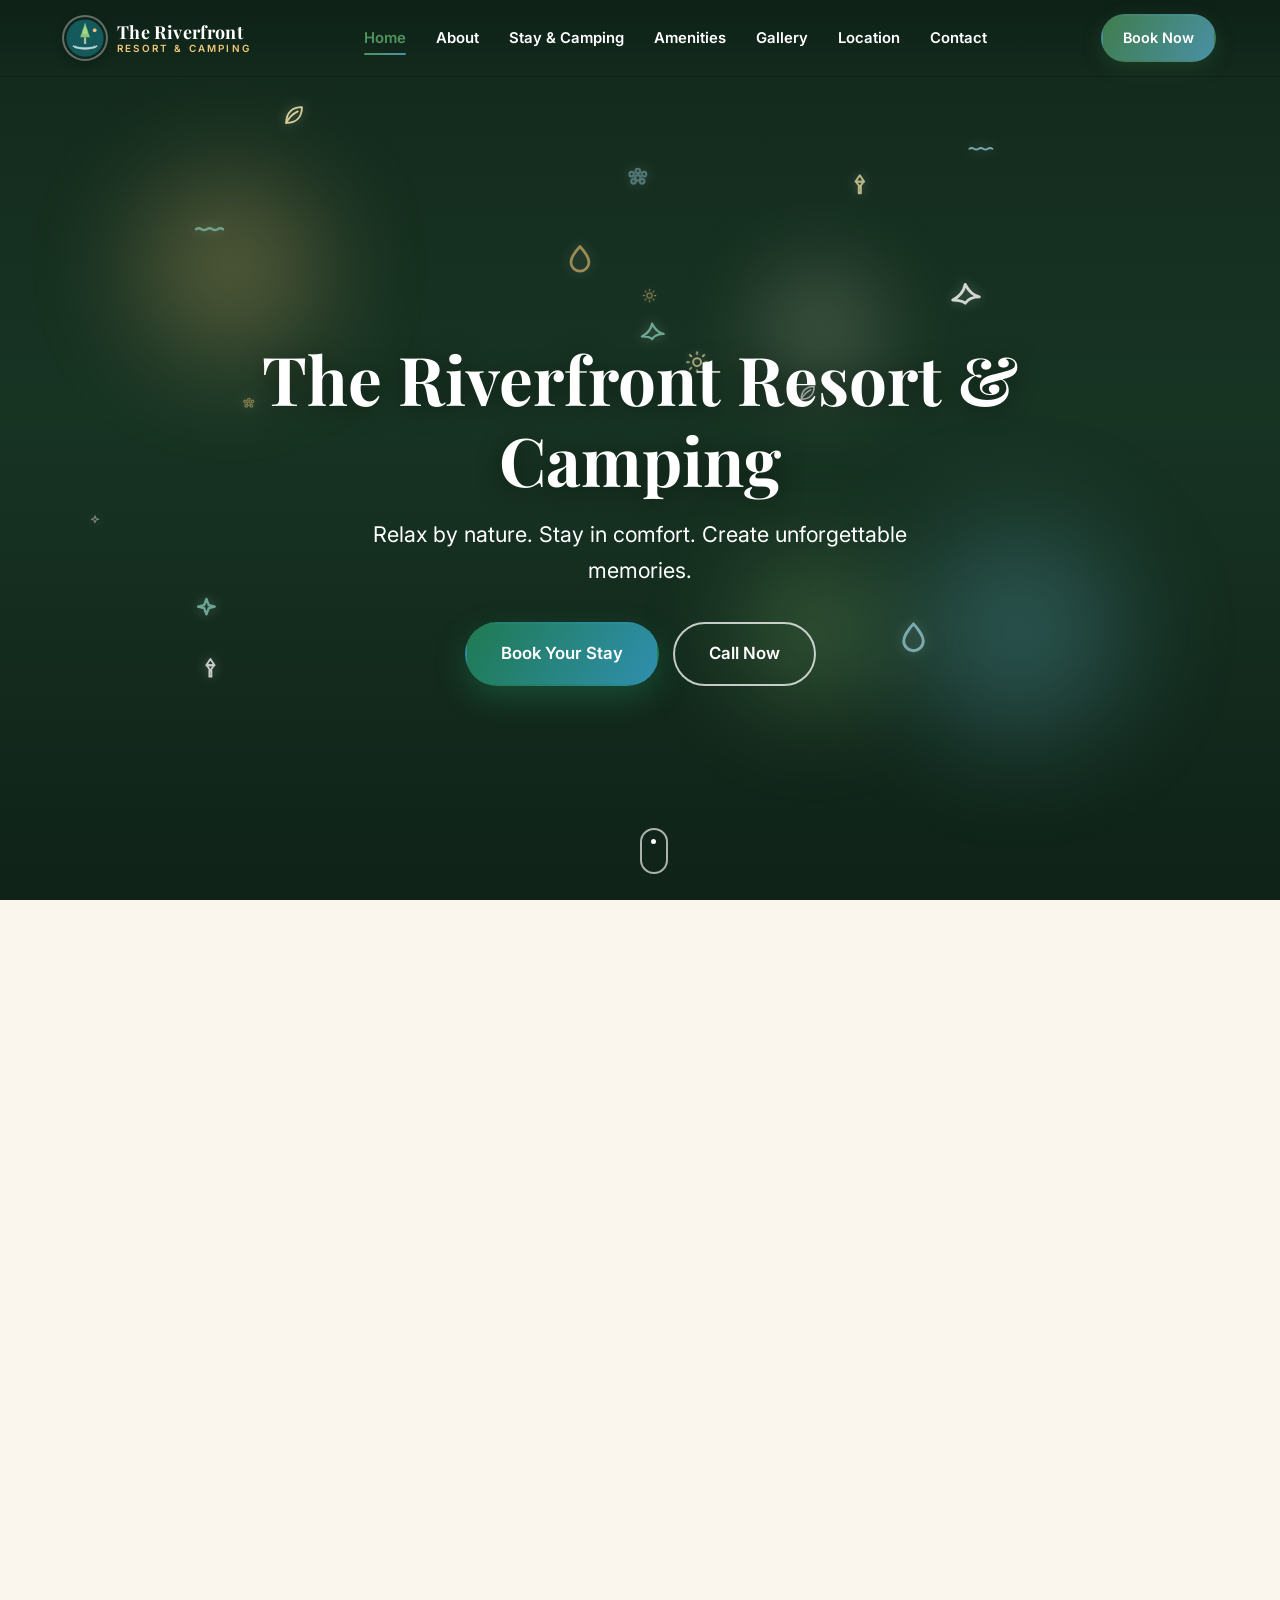
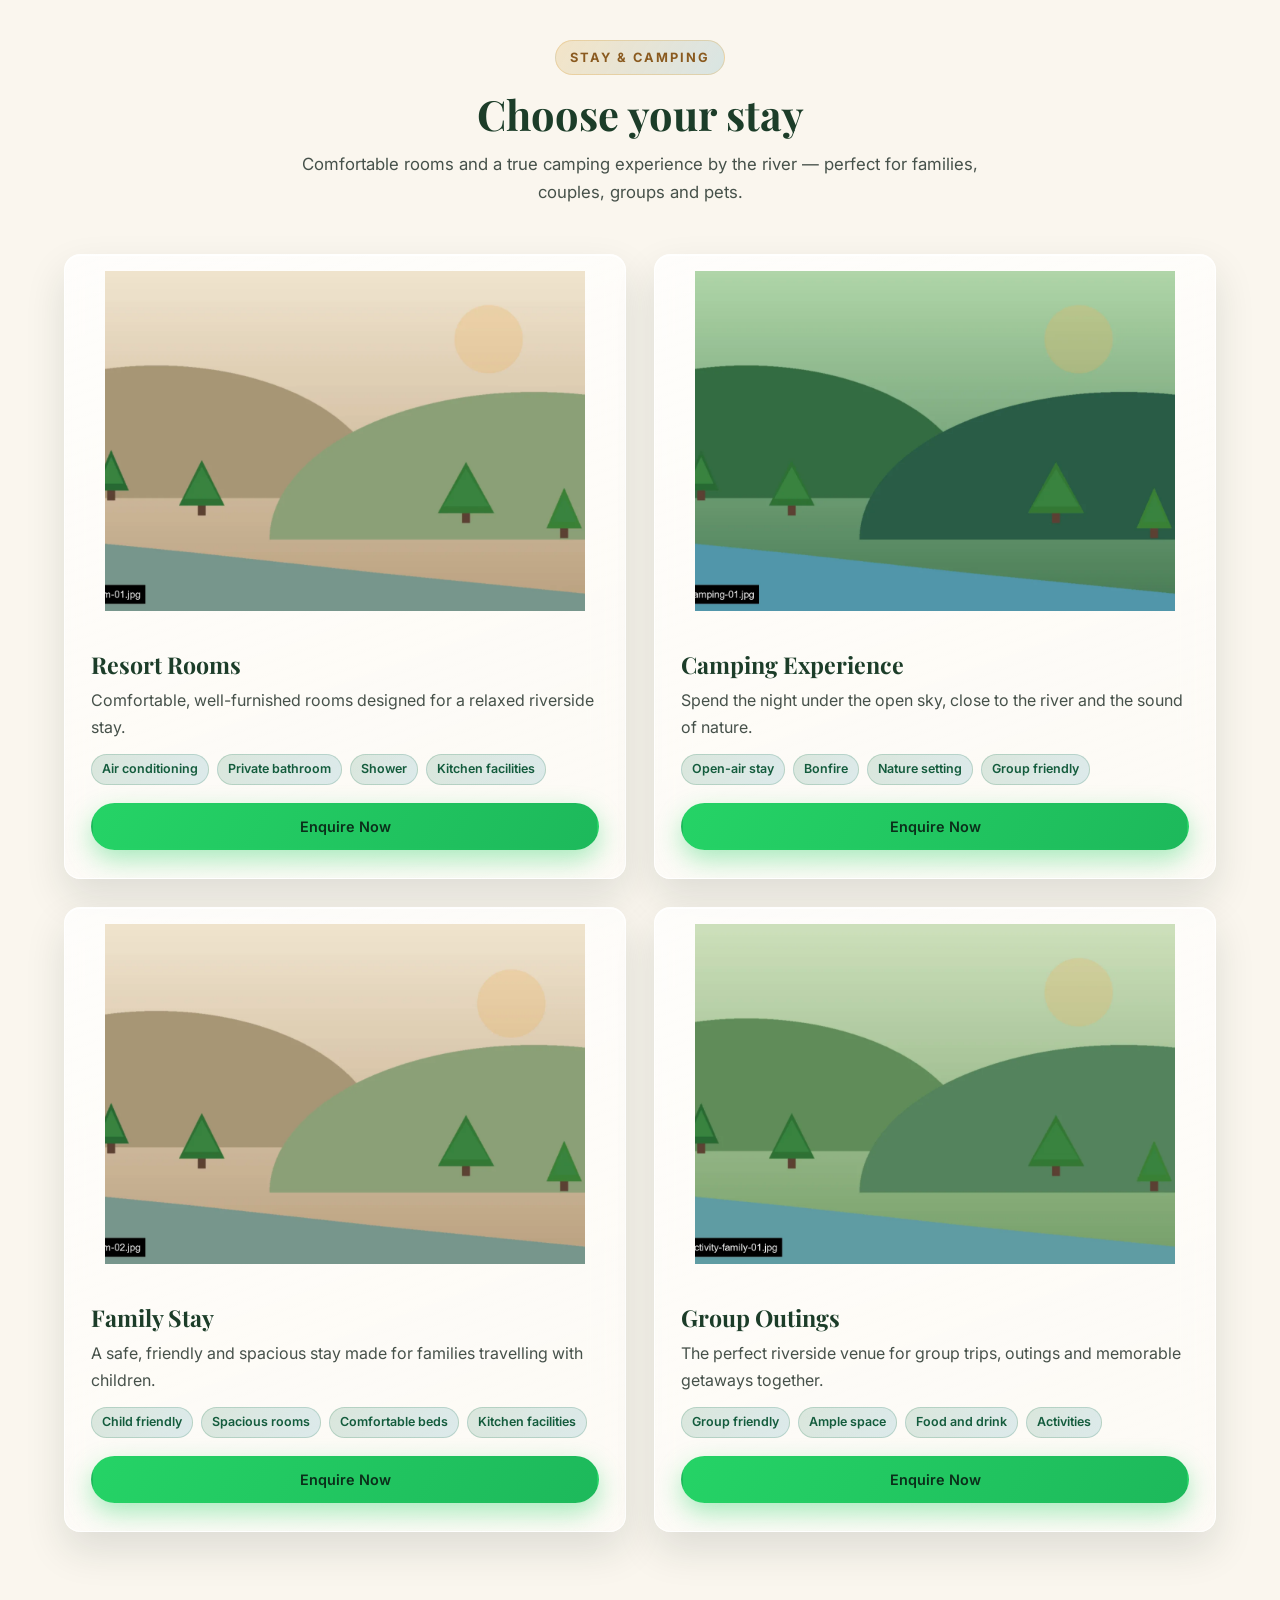
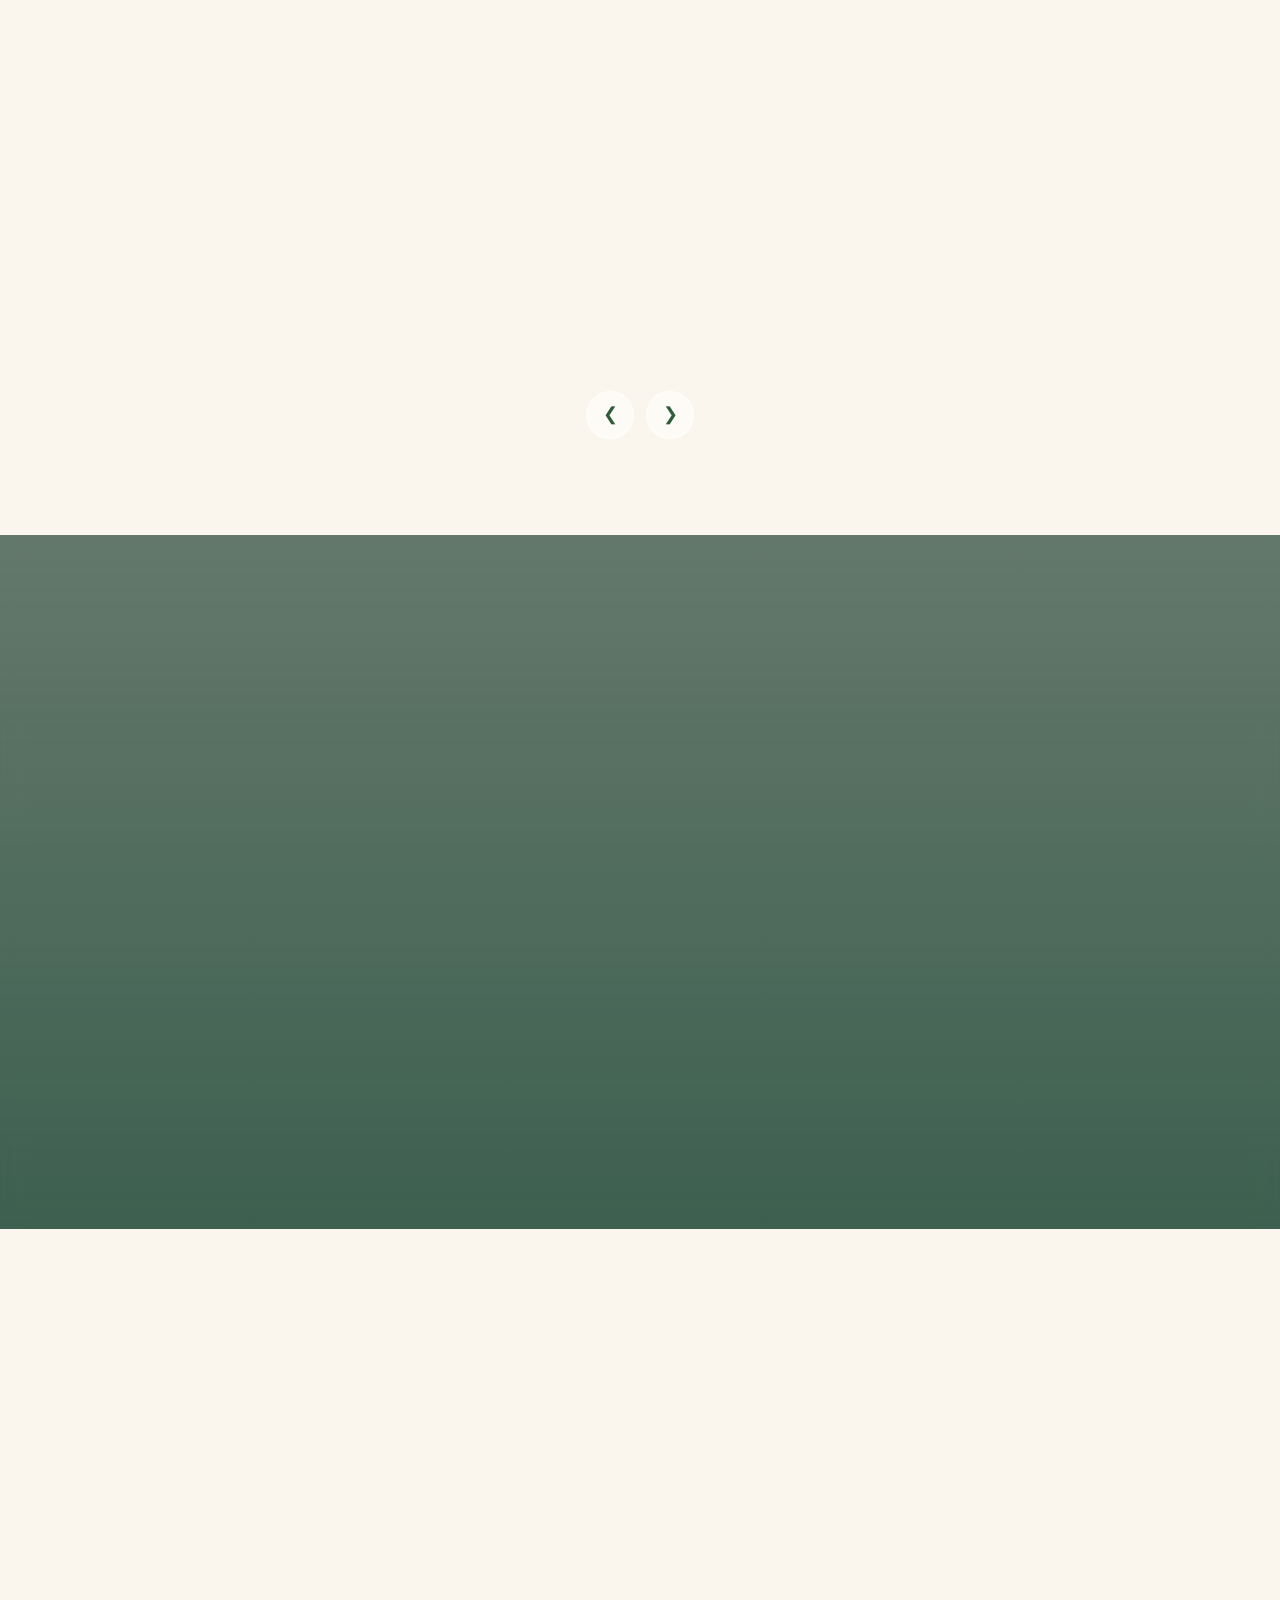
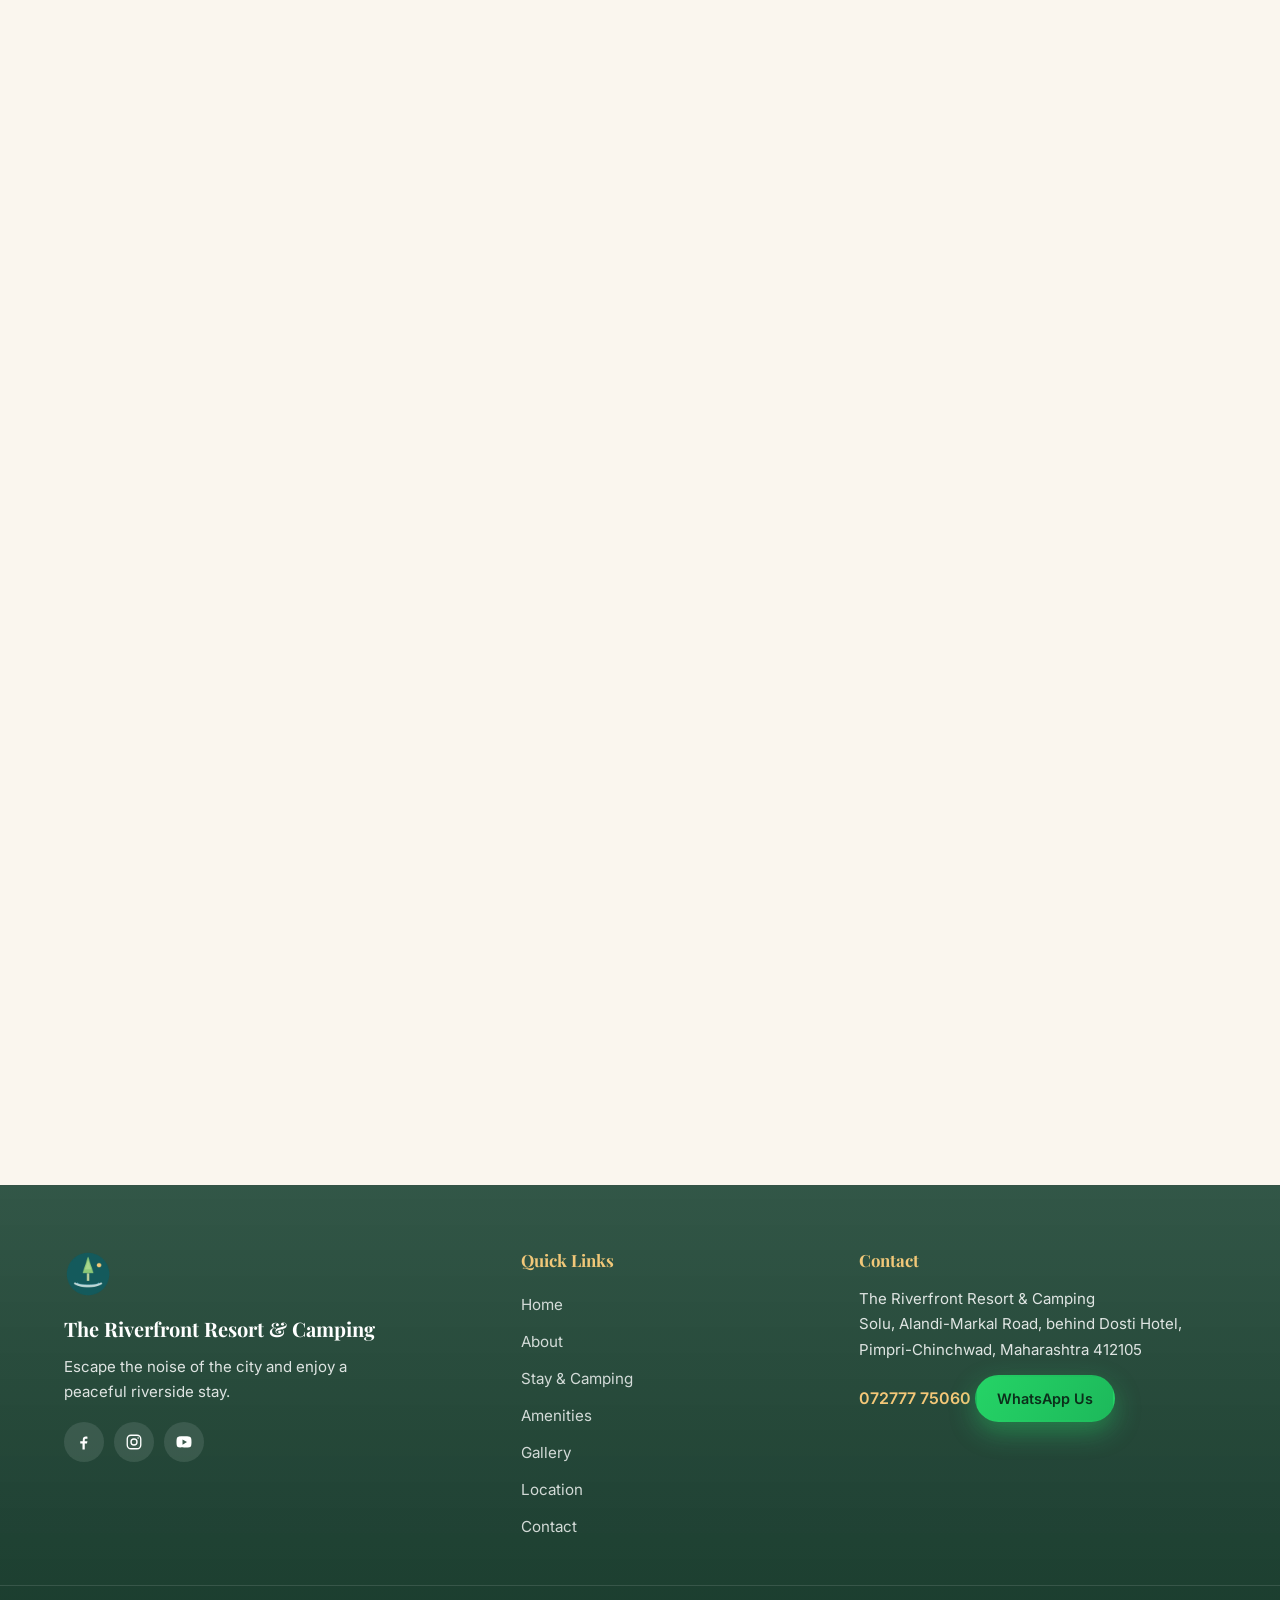
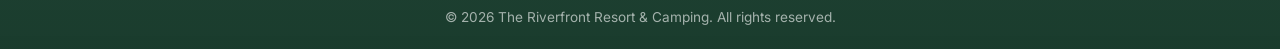
==== index.html @ 0e3be8d1 "Add The Riverfront Resort & Camping website with auto image loading" ====
<!DOCTYPE html>
<html lang="en">
<head>
  <meta charset="UTF-8" />
  <meta name="viewport" content="width=device-width, initial-scale=1.0" />
  <meta name="description" id="metaDescription" content="The Riverfront Resort & Camping — a peaceful riverside resort in Pimpri-Chinchwad for families, couples, groups and pet owners. Rooms, camping, amenities and a welcoming atmosphere." />
  <title>The Riverfront Resort & Camping | Relax by nature</title>

  <!-- Social share preview (values updated from js/data.js) -->
  <meta property="og:type" content="website" />
  <meta property="og:title" id="ogTitle" content="The Riverfront Resort & Camping | Relax by nature" />
  <meta property="og:description" id="ogDescription" content="The Riverfront Resort & Camping — a peaceful riverside resort in Pimpri-Chinchwad." />
  <meta property="og:image" id="ogImage" content="assets/images/hero/hero-main.jpg" />
  <meta name="twitter:card" content="summary_large_image" />

  <!-- Favicon (assets/images/branding/resort-favicon.png) -->
  <link rel="icon" type="image/png" href="assets/images/branding/resort-favicon.png" />

  <link rel="preconnect" href="https://fonts.googleapis.com" />
  <link rel="preconnect" href="https://fonts.gstatic.com" crossorigin />
  <link href="https://fonts.googleapis.com/css2?family=Inter:wght@400;500;600;700&family=Playfair+Display:wght@500;600;700&display=swap" rel="stylesheet" />

  <link rel="stylesheet" href="css/styles.css" />
</head>
<body>
  <!-- Full-page animated gradient background -->
  <div class="bg-anim" aria-hidden="true">
    <div class="bg-blob bg-blob-1"></div>
    <div class="bg-blob bg-blob-2"></div>
    <div class="bg-blob bg-blob-3"></div>
    <div class="bg-mouse"></div>
  </div>

  <!-- Scroll progress bar -->
  <div class="scroll-progress" id="scrollProgress" aria-hidden="true"></div>

  <!-- ============================ HEADER ============================ -->
  <header class="site-header" id="siteHeader">
    <nav class="nav container" aria-label="Main navigation">
      <a href="#home" class="brand">
        <img id="navLogo" src="assets/images/branding/resort-logo.png" alt="The Riverfront Resort & Camping logo" width="42" height="42" />
        <span class="brand-name">
          <span class="brand-name-text" id="brandName">The Riverfront</span>
          <em id="brandSub">Resort &amp; Camping</em>
        </span>
      </a>

      <ul class="nav-links" id="navLinks"><!-- populated from data.js --></ul>

      <div class="nav-actions">
        <a id="navBookBtn" class="btn btn-primary btn-sm" target="_blank" rel="noopener">Book Now</a>
        <button class="nav-toggle" id="navToggle" aria-label="Open menu" aria-expanded="false" aria-controls="mobileMenu">
          <span></span><span></span><span></span>
        </button>
      </div>
    </nav>
  </header>

  <!-- Mobile menu -->
  <nav class="mobile-menu" id="mobileMenu" aria-label="Mobile navigation">
    <ul id="mobileLinks"><!-- populated from data.js --></ul>
    <a id="mobileBookBtn" class="btn btn-primary" target="_blank" rel="noopener">Book Now</a>
  </nav>

  <main>
    <!-- ============================ HERO ============================ -->
    <section class="hero" id="home">
      <div class="hero-media" id="heroMedia"><!-- skeleton shown until image loads --></div>
      <div class="hero-overlay"></div>
      <div class="hero-orb hero-orb-1" aria-hidden="true"></div>
      <div class="hero-orb hero-orb-2" aria-hidden="true"></div>
      <div class="hero-orb hero-orb-3" aria-hidden="true"></div>
      <div class="hero-orb hero-orb-4" aria-hidden="true"></div>
      <div class="hero-content container">
        <h1 class="hero-title" id="heroHeading">The Riverfront Resort &amp; Camping</h1>
        <p class="hero-subtitle" id="heroSubtitle">Relax by nature. Stay in comfort. Create unforgettable memories.</p>
        <div class="hero-actions">
          <a id="heroBookBtn" class="btn btn-primary btn-lg" target="_blank" rel="noopener">Book Your Stay</a>
          <a id="heroCallBtn" class="btn btn-outline-light btn-lg" href="tel:+917277775060">Call Now</a>
        </div>
      </div>
      <a class="hero-scroll" href="#about" aria-label="Scroll down to the about section">
        <span class="hero-scroll-dot"></span>
      </a>
    </section>

    <!-- ============================ ABOUT ============================ -->
    <section class="section" id="about">
      <div class="container about-grid">
        <div class="about-media reveal" id="aboutMedia"><!-- populated from data.js --></div>
        <div class="about-text reveal">
          <p class="eyebrow" id="aboutEyebrow">About the Resort</p>
          <h2 class="section-title" id="aboutHeading">A peaceful escape on the riverfront</h2>
          <p id="aboutText"></p>
          <div class="about-actions">
            <a href="#stay" class="btn btn-secondary" id="aboutExploreBtn">Explore Stays</a>
            <a id="aboutWaBtn" class="btn btn-whatsapp" target="_blank" rel="noopener">Enquire on WhatsApp</a>
          </div>
        </div>
      </div>
    </section>

    <!-- ============================ STAY & CAMPING ============================ -->
    <section class="section section-tinted" id="stay">
      <div class="container">
        <header class="section-head reveal">
          <p class="eyebrow" id="stayEyebrow">Stay &amp; Camping</p>
          <h2 class="section-title" id="stayTitle">Choose your stay</h2>
          <p class="section-sub" id="staySub">Comfortable rooms and a true camping experience by the river — perfect for families, couples, groups and pets.</p>
        </header>
        <div class="stay-grid" id="stayGrid"><!-- cards populated from data.js --></div>
        <p class="stay-note reveal" id="stayNote"></p>
      </div>
    </section>

    <!-- ============================ AMENITIES ============================ -->
    <section class="section" id="amenities">
      <div class="container">
        <header class="section-head reveal">
          <p class="eyebrow" id="amenEyebrow">Amenities</p>
          <h2 class="section-title" id="amenTitle">Everything you need for a comfortable stay</h2>
          <p class="section-sub" id="amenSub">From the swimming pool to pet-friendly facilities — enjoy a relaxed, easy getaway.</p>
        </header>
        <div class="amenity-cats" id="amenityCats"><!-- populated from data.js --></div>
      </div>
    </section>

    <!-- ============================ GALLERY ============================ -->
    <section class="section section-tinted" id="gallery">
      <div class="container">
        <header class="section-head reveal">
          <p class="eyebrow" id="galEyebrow">Gallery</p>
          <h2 class="section-title" id="galTitle">Moments at The Riverfront</h2>
          <p class="section-sub" id="galSub">A glimpse of the resort, rooms, camping, pool, food and surroundings.</p>
        </header>
        <div class="gallery-filters reveal" id="galleryFilters"><!-- populated from data.js --></div>
        <div class="gallery-grid" id="galleryGrid"><!-- populated from data.js --></div>
        <div class="gallery-nav" id="galleryNav" aria-label="Gallery scroll controls">
          <button type="button" class="gs-btn" id="gsPrev" aria-label="Scroll gallery left">&#10094;</button>
          <button type="button" class="gs-btn" id="gsNext" aria-label="Scroll gallery right">&#10095;</button>
        </div>
      </div>
    </section>

    <!-- ============================ IMPORTANT INFO ============================ -->
    <section class="section info-section" id="info">
      <div class="container">
        <header class="section-head reveal">
          <p class="eyebrow" id="infoEyebrow">Good to Know</p>
          <h2 class="section-title" id="infoTitle">Important information</h2>
        </header>
        <div class="info-card reveal" id="infoCard"><!-- populated from data.js --></div>
      </div>
    </section>

    <!-- ============================ LOCATION ============================ -->
    <section class="section" id="location">
      <div class="container location-grid">
        <div class="location-text reveal">
          <p class="eyebrow" id="locEyebrow">Location</p>
          <h2 class="section-title" id="locHeading">Find Us</h2>
          <address class="location-address" id="locAddress"></address>
          <div class="location-actions">
            <a id="directionsBtn" class="btn btn-primary" target="_blank" rel="noopener">Get Directions</a>
            <a id="locCallBtn" class="btn btn-outline" href="tel:+917277775060">Call Resort</a>
            <a id="locWaBtn" class="btn btn-whatsapp" target="_blank" rel="noopener">WhatsApp</a>
          </div>
        </div>
        <div class="location-map reveal" id="locationMap">
          <!-- iframe populated from data.js -->
        </div>
      </div>
    </section>

    <!-- ============================ CONTACT ============================ -->
    <section class="section section-tinted" id="contact">
      <div class="container contact-grid">
        <div class="contact-info reveal">
          <p class="eyebrow" id="conEyebrow">Contact</p>
          <h2 class="section-title" id="conTitle">Send us an enquiry</h2>
          <p id="conIntro">Tell us about your stay and we will get back to you on WhatsApp with availability.</p>
          <ul class="contact-list">
            <li>
              <span class="ci-icon" aria-hidden="true"></span>
              <div><strong>Phone</strong><a id="contactPhone" href="tel:+917277775060"></a></div>
            </li>
            <li>
              <span class="ci-icon" aria-hidden="true"></span>
              <div><strong>WhatsApp</strong><a id="contactWa" href="#" target="_blank" rel="noopener"></a></div>
            </li>
            <li>
              <span class="ci-icon" aria-hidden="true"></span>
              <div><strong>Address</strong><span id="contactAddress"></span></div>
            </li>
          </ul>
        </div>

        <form class="enquiry-form reveal" id="enquiryForm" novalidate>
          <h3 class="form-title" id="formTitle">Enquiry Form</h3>

          <div class="form-row">
            <div class="form-field">
              <label for="fName">Full name <span class="req">*</span></label>
              <input type="text" id="fName" name="name" autocomplete="name" placeholder="Your full name" />
              <small class="form-error" id="errName"></small>
            </div>
            <div class="form-field">
              <label for="fPhone">Phone number <span class="req">*</span></label>
              <input type="tel" id="fPhone" name="phone" autocomplete="tel" placeholder="e.g. 98200 00000" />
              <small class="form-error" id="errPhone"></small>
            </div>
          </div>

          <div class="form-row">
            <div class="form-field">
              <label for="fCheckIn">Check-in date</label>
              <input type="date" id="fCheckIn" name="checkin" />
              <small class="form-error" id="errCheckIn"></small>
            </div>
            <div class="form-field">
              <label for="fCheckOut">Check-out date</label>
              <input type="date" id="fCheckOut" name="checkout" />
              <small class="form-error" id="errCheckOut"></small>
            </div>
          </div>

          <div class="form-row">
            <div class="form-field">
              <label for="fAdults">Number of adults</label>
              <input type="number" id="fAdults" name="adults" min="1" max="50" value="2" />
            </div>
            <div class="form-field">
              <label for="fChildren">Number of children</label>
              <input type="number" id="fChildren" name="children" min="0" max="50" value="0" />
            </div>
            <div class="form-field">
              <label for="fPref">Stay preference</label>
              <select id="fPref" name="preference">
                <option value="Room">Room</option>
                <option value="Camping">Camping</option>
                <option value="Group Outing">Group Outing</option>
              </select>
            </div>
          </div>

          <div class="form-field">
            <label for="fMessage">Message</label>
            <textarea id="fMessage" name="message" rows="4" placeholder="Tell us about your planned stay…"></textarea>
          </div>

          <button type="submit" class="btn btn-primary btn-lg btn-block" id="sendBtn">Send Enquiry</button>
          <p class="form-hint" id="formHint">Your enquiry opens in WhatsApp — no account or backend needed.</p>
        </form>
      </div>
    </section>
  </main>

  <!-- ============================ FOOTER ============================ -->
  <footer class="site-footer" id="siteFooter">
    <div class="container footer-grid">
      <div class="footer-brand">
        <img id="footerLogo" src="assets/images/branding/resort-logo.png" alt="The Riverfront Resort & Camping logo" width="48" height="48" />
        <p class="footer-name" id="footerName"></p>
        <p class="footer-note" id="footerNote"></p>
        <div class="footer-social" id="footerSocial"><!-- populated from data.js --></div>
      </div>
      <div class="footer-col">
        <h4 id="footerQuickTitle">Quick Links</h4>
        <ul class="footer-links" id="footerLinks"><!-- populated from data.js --></ul>
      </div>
      <div class="footer-col">
        <h4 id="footerContactTitle">Contact</h4>
        <address class="footer-address" id="footerAddress"></address>
        <a class="footer-phone" id="footerPhone" href="tel:+917277775060"></a>
        <a id="footerWaBtn" class="btn btn-whatsapp btn-sm" target="_blank" rel="noopener">WhatsApp Us</a>
      </div>
    </div>
    <div class="footer-bottom">
      <div class="container">
        <p id="copyright"></p>
      </div>
    </div>
  </footer>

  <!-- ============================ LIGHTBOX ============================ -->
  <div class="lightbox" id="lightbox" aria-hidden="true" role="dialog" aria-label="Image viewer">
    <button class="lb-btn lb-close" id="lbClose" aria-label="Close">&#10005;</button>
    <button class="lb-btn lb-prev" id="lbPrev" aria-label="Previous image">&#10094;</button>
    <figure class="lb-media">
      <img id="lbImage" src="" alt="" />
      <figcaption class="lb-caption" id="lbCaption"></figcaption>
      <span class="lb-counter" id="lbCounter"></span>
    </figure>
    <button class="lb-btn lb-next" id="lbNext" aria-label="Next image">&#10095;</button>
  </div>

  <!-- Back to top -->
  <button class="back-to-top" id="backToTop" aria-label="Back to top">&#8593;</button>

  <script src="js/images.js"></script>
  <script src="js/data.js"></script>
  <script src="js/main.js"></script>
</body>
</html>
---- css/styles.css ----
/* ============================================================================
   THE RIVERFRONT RESORT & CAMPING — STYLES
   Palette: forest green, river blue, warm beige, white, earthy accents.
   ========================================================================== */

:root {
  --forest-900: #1c3d29;
  --forest-700: #2f5d3a;
  --forest-600: #3f7d4e;
  --forest-500: #4f945f;
  --forest-100: #e8f1e5;
  --river-700: #2c6e8f;
  --river-500: #4a90a4;
  --river-100: #e7f2f6;
  --beige-100: #faf6ee;
  --beige-200: #f3ead9;
  --beige-300: #e6d7bd;
  --sand: #d6c19b;
  --earth: #a9713f;
  --ink: #28302a;
  --muted: #5d655b;
  --white: #ffffff;
  --wa-green: #25d366;

  --shadow-sm: 0 2px 10px rgba(40, 48, 42, 0.08);
  --shadow-md: 0 10px 30px rgba(40, 48, 42, 0.12);
  --shadow-lg: 0 18px 50px rgba(28, 61, 41, 0.18);

  --radius-sm: 8px;
  --radius: 16px;
  --radius-lg: 24px;

  --font-head: "Playfair Display", Georgia, "Times New Roman", serif;
  --font-body: "Inter", "Segoe UI", system-ui, -apple-system, Roboto, "Helvetica Neue", Arial, sans-serif;

  --header-h: 76px;
  --ease: cubic-bezier(0.22, 0.61, 0.36, 1);
}

/* ------------------------------ reset/base ------------------------------ */
*,
*::before,
*::after { box-sizing: border-box; }

html {
  scroll-behavior: smooth;
  scroll-padding-top: var(--header-h);
}

body {
  margin: 0;
  position: relative;
  z-index: 0;
  font-family: var(--font-body);
  color: var(--ink);
  background: var(--beige-100);
  line-height: 1.65;
  -webkit-font-smoothing: antialiased;
}

/* ============ full-page animated gradient background ============ */
:root { --mx: 50%; --my: 50%; }

.bg-anim {
  position: fixed;
  inset: 0;
  z-index: -1;
  overflow: hidden;
  pointer-events: none;
  background:
    radial-gradient(50% 40% at 12% 18%, rgba(63, 125, 78, 0.20), transparent 62%),
    radial-gradient(45% 40% at 88% 22%, rgba(74, 144, 164, 0.22), transparent 62%),
    radial-gradient(50% 45% at 70% 90%, rgba(169, 113, 63, 0.16), transparent 64%),
    radial-gradient(40% 40% at 45% 55%, rgba(214, 193, 155, 0.16), transparent 60%),
    var(--beige-100);
  background-size: 180% 180%;
  animation:
    bgDrift 32s ease-in-out infinite,
    bgHue 30s ease-in-out infinite;
}
@keyframes bgDrift {
  0%, 100% { background-position: 0% 0%; }
  50% { background-position: 100% 100%; }
}
@keyframes bgHue {
  0%, 100% { filter: hue-rotate(-12deg); }
  50% { filter: hue-rotate(12deg); }
}

/* large spinning conic-gradient "aurora" blobs */
.bg-blob {
  position: absolute;
  border-radius: 50%;
  filter: blur(90px);
  mix-blend-mode: multiply;
  opacity: 0.8;
  will-change: transform;
}
.bg-blob-1 {
  width: 62vmax;
  height: 62vmax;
  left: -22vmax;
  top: -20vmax;
  background: conic-gradient(from 0deg, transparent 0deg, rgba(63, 125, 78, 0.55) 90deg, rgba(74, 144, 164, 0.55) 180deg, rgba(169, 113, 63, 0.45) 270deg, transparent 360deg);
  animation: blobSpin 40s linear infinite;
}
.bg-blob-2 {
  width: 54vmax;
  height: 54vmax;
  right: -20vmax;
  bottom: -16vmax;
  background: conic-gradient(from 0deg, transparent 0deg, rgba(74, 144, 164, 0.55) 100deg, rgba(214, 193, 155, 0.5) 200deg, transparent 300deg);
  animation: blobSpin 56s linear infinite reverse;
}
.bg-blob-3 {
  width: 46vmax;
  height: 46vmax;
  left: 34vw;
  top: 28vh;
  background: conic-gradient(from 0deg, transparent 0deg, rgba(245, 200, 120, 0.5) 120deg, rgba(63, 125, 78, 0.5) 240deg, transparent 360deg);
  animation: blobSpin 48s linear infinite;
}
@keyframes blobSpin { to { transform: rotate(360deg); } }

/* warm light that follows the user's cursor */
.bg-mouse {
  position: absolute;
  inset: 0;
  background:
    radial-gradient(720px at var(--mx, 50%) var(--my, 50%), rgba(245, 200, 120, 0.22), transparent 66%),
    radial-gradient(420px at var(--mx, 50%) var(--my, 50%), rgba(74, 144, 164, 0.2), transparent 60%);
}

img { max-width: 100%; display: block; object-fit: cover; object-position: center; }
a { color: var(--forest-600); text-decoration: none; }
ul { margin: 0; padding: 0; list-style: none; }
h1, h2, h3, h4 { font-family: var(--font-head); line-height: 1.2; margin: 0; color: var(--forest-900); }
p { margin: 0; }

section[id] { scroll-margin-top: var(--header-h); }

.container {
  width: 100%;
  max-width: 1200px;
  margin: 0 auto;
  padding: 0 24px;
}

.section { padding: 96px 0; }
.section-tinted { background: transparent; }

.section-head {
  text-align: center;
  max-width: 720px;
  margin: 0 auto 48px;
}
.section-head .section-title { font-size: clamp(1.8rem, 3.4vw, 2.6rem); }
.section-sub { color: var(--muted); margin-top: 12px; font-size: 1.05rem; }

.eyebrow {
  display: inline-block;
  font-family: var(--font-body);
  font-size: 0.8rem;
  font-weight: 700;
  letter-spacing: 0.16em;
  text-transform: uppercase;
  color: var(--earth);
  background: rgba(169, 113, 63, 0.12);
  padding: 6px 14px;
  border-radius: 999px;
  margin-bottom: 14px;
}

.section-title { font-size: clamp(1.8rem, 3.4vw, 2.6rem); }

/* ------------------------------ buttons ------------------------------ */
.btn {
  display: inline-flex;
  align-items: center;
  justify-content: center;
  gap: 8px;
  font-family: var(--font-body);
  font-weight: 600;
  font-size: 0.98rem;
  padding: 13px 26px;
  border-radius: 999px;
  border: 2px solid transparent;
  cursor: pointer;
  transition: transform 0.25s var(--ease), box-shadow 0.25s var(--ease),
    background-color 0.25s var(--ease), color 0.25s var(--ease), border-color 0.25s var(--ease);
  text-align: center;
}
.btn:hover { transform: translateY(-2px); }
.btn:active { transform: translateY(0); }

.btn-primary { background: var(--forest-600); color: var(--white); box-shadow: var(--shadow-sm); }
.btn-primary:hover { background: var(--forest-700); box-shadow: var(--shadow-md); }

.btn-secondary { background: var(--river-500); color: var(--white); }
.btn-secondary:hover { background: var(--river-700); }

.btn-whatsapp { background: var(--wa-green); color: #0b2e1a; }
.btn-whatsapp:hover { background: #1db75b; box-shadow: 0 8px 20px rgba(37, 211, 102, 0.35); }

.btn-outline { background: transparent; border-color: var(--forest-600); color: var(--forest-700); }
.btn-outline:hover { background: var(--forest-100); }

.btn-outline-light { background: transparent; border-color: rgba(255, 255, 255, 0.75); color: var(--white); }
.btn-outline-light:hover { background: rgba(255, 255, 255, 0.15); }

.btn-lg { padding: 16px 34px; font-size: 1.05rem; }
.btn-sm { padding: 10px 20px; font-size: 0.9rem; }
.btn-block { width: 100%; }

/* ------------------------------ scroll progress bar ------------------------------ */
.scroll-progress {
  position: fixed;
  top: 0; left: 0;
  z-index: 140;
  height: 3px;
  width: 0;
  background: linear-gradient(90deg, var(--forest-500), var(--river-500), var(--earth));
  box-shadow: 0 0 12px rgba(79, 148, 95, 0.6);
  transition: width 0.1s linear;
}

/* ------------------------------ header ------------------------------ */
.site-header {
  position: fixed;
  top: 0; left: 0; right: 0;
  z-index: 120;
  background: linear-gradient(180deg, rgba(12, 28, 20, 0.55), rgba(12, 28, 20, 0));
  border-bottom: 1px solid transparent;
  transition: background 0.4s var(--ease), box-shadow 0.4s var(--ease), border-color 0.4s var(--ease);
}
.site-header.scrolled {
  background: rgba(250, 246, 238, 0.78);
  -webkit-backdrop-filter: blur(16px) saturate(150%);
  backdrop-filter: blur(16px) saturate(150%);
  box-shadow: 0 8px 30px rgba(28, 61, 41, 0.1);
  border-bottom: 1px solid rgba(63, 125, 78, 0.14);
}
.site-header.scrolled .brand-name { color: var(--forest-900); }
.site-header.scrolled .nav-links a { color: var(--ink); }
.site-header.scrolled .nav-links a:hover { color: var(--forest-600); }

.nav {
  display: flex;
  align-items: center;
  justify-content: space-between;
  gap: 16px;
  height: var(--header-h);
}

.brand {
  display: inline-flex;
  align-items: center;
  gap: 11px;
  color: var(--white);
}
.brand img {
  border-radius: 50%;
  object-fit: cover;
  box-shadow: 0 0 0 2px rgba(255, 255, 255, 0.35), 0 4px 12px rgba(0, 0, 0, 0.3);
  transition: box-shadow 0.4s var(--ease);
}
.site-header.scrolled .brand img { box-shadow: 0 0 0 2px rgba(63, 125, 78, 0.25), 0 4px 12px rgba(28, 61, 41, 0.18); }
.brand-name {
  font-family: var(--font-head);
  font-size: 1.12rem;
  font-weight: 700;
  color: var(--white);
  letter-spacing: 0.02em;
  transition: color 0.3s;
  line-height: 1.15;
}
.brand-name-text { display: block; }
.brand-name em {
  font-style: normal;
  display: block;
  font-family: var(--font-body);
  font-size: 0.62rem;
  font-weight: 600;
  letter-spacing: 0.22em;
  text-transform: uppercase;
  color: var(--sand);
}
.site-header.scrolled .brand-name em { color: var(--earth); }

.nav-links {
  display: flex;
  align-items: center;
  gap: 2px;
}
.nav-links a {
  position: relative;
  display: inline-block;
  padding: 10px 14px;
  border-radius: 999px;
  color: var(--white);
  font-size: 0.93rem;
  font-weight: 600;
  transition: color 0.25s, background-color 0.25s;
}
.nav-links a::after {
  content: "";
  position: absolute;
  left: 14px; right: 14px; bottom: 5px;
  height: 2px;
  border-radius: 2px;
  background: linear-gradient(90deg, var(--forest-500), var(--river-500));
  transform: scaleX(0);
  transform-origin: left;
  transition: transform 0.35s var(--ease);
}
.nav-links a:hover::after,
.nav-links a.active::after { transform: scaleX(1); }
.nav-links a.active { color: var(--forest-500); }
.site-header.scrolled .nav-links a:hover,
.site-header.scrolled .nav-links a.active { color: var(--forest-600); }

.nav-actions { display: flex; align-items: center; gap: 12px; }

.btn-gradient {
  background: linear-gradient(120deg, var(--forest-600), var(--river-500));
  color: var(--white);
  position: relative;
  overflow: hidden;
  box-shadow: 0 6px 18px rgba(47, 93, 58, 0.35);
}
.btn-gradient::before {
  content: "";
  position: absolute;
  top: 0; bottom: 0; left: -130%;
  width: 60%;
  background: linear-gradient(100deg, transparent, rgba(255, 255, 255, 0.4), transparent);
  transform: skewX(-20deg);
  transition: left 0.7s var(--ease);
}
.btn-gradient:hover::before { left: 160%; }
.btn-gradient:hover { background: linear-gradient(120deg, var(--forest-700), var(--river-700)); }

.nav-toggle {
  display: none;
  flex-direction: column;
  justify-content: center;
  gap: 5px;
  width: 44px;
  height: 44px;
  padding: 10px;
  border: 1px solid rgba(255, 255, 255, 0.25);
  border-radius: 12px;
  background: rgba(255, 255, 255, 0.1);
  cursor: pointer;
  transition: background-color 0.3s, border-color 0.3s;
}
.nav-toggle:hover { background: rgba(255, 255, 255, 0.2); }
.nav-toggle span {
  display: block;
  height: 2px;
  width: 100%;
  background: var(--white);
  border-radius: 2px;
  transition: transform 0.3s var(--ease), opacity 0.3s var(--ease);
}
.site-header.scrolled .nav-toggle { background: rgba(63, 125, 78, 0.1); border-color: rgba(63, 125, 78, 0.2); }
.site-header.scrolled .nav-toggle span { background: var(--forest-700); }
.nav-toggle[aria-expanded="true"] span:nth-child(1) { transform: translateY(7px) rotate(45deg); }
.nav-toggle[aria-expanded="true"] span:nth-child(2) { opacity: 0; }
.nav-toggle[aria-expanded="true"] span:nth-child(3) { transform: translateY(-7px) rotate(-45deg); }

/* mobile menu (frosted glass) */
.mobile-menu {
  position: fixed;
  top: var(--header-h);
  left: 0; right: 0;
  z-index: 119;
  background: rgba(250, 246, 238, 0.92);
  -webkit-backdrop-filter: blur(18px) saturate(150%);
  backdrop-filter: blur(18px) saturate(150%);
  box-shadow: var(--shadow-lg);
  padding: 12px 24px 24px;
  transform: translateY(-16px);
  opacity: 0;
  pointer-events: none;
  transition: opacity 0.35s var(--ease), transform 0.35s var(--ease);
}
.mobile-menu.open { opacity: 1; transform: none; pointer-events: auto; }
.mobile-menu a {
  display: block;
  padding: 13px 14px;
  color: var(--ink);
  font-weight: 600;
  border-left: 3px solid transparent;
  border-radius: 10px;
  transition: color 0.25s, background-color 0.25s, border-color 0.25s, padding-left 0.25s;
}
.mobile-menu a:hover {
  color: var(--forest-600);
  background: var(--forest-100);
  border-left-color: var(--forest-500);
  padding-left: 20px;
}
.mobile-menu .btn { border: none; margin-top: 16px; width: 100%; }


/* ------------------------------ hero ------------------------------ */
.hero {
  position: relative;
  min-height: 100vh;
  min-height: 100svh;
  display: flex;
  align-items: center;
  overflow: hidden;
}
.hero-media {
  position: absolute;
  inset: 0;
  background: var(--forest-900);
}
.hero-media picture,
.hero-media img {
  width: 100%;
  height: 100%;
  object-fit: cover;
}
.hero-media img {
  opacity: 0;
  transform: scale(1.1);
  transition: opacity 1.2s var(--ease) 0.1s, transform 7s linear;
}
.hero-media.is-loaded img { opacity: 1; transform: scale(1); }

.hero-overlay {
  position: absolute;
  inset: 0;
  background: linear-gradient(180deg, rgba(10, 24, 17, 0.55) 0%, rgba(10, 24, 17, 0.25) 45%, rgba(10, 24, 17, 0.72) 100%);
}

/* floating glow orbs that drift over the hero */
.hero-orb {
  position: absolute;
  z-index: 1;
  border-radius: 50%;
  filter: blur(46px);
  opacity: 0.5;
  pointer-events: none;
}
.hero-orb-1 {
  width: 280px;
  height: 280px;
  top: 14%;
  left: 7%;
  background: radial-gradient(circle, rgba(245, 200, 120, 0.75), transparent 70%);
  animation: orbFloatA 9s ease-in-out infinite;
}
.hero-orb-2 {
  width: 320px;
  height: 320px;
  bottom: 12%;
  right: 8%;
  background: radial-gradient(circle, rgba(96, 178, 198, 0.8), transparent 70%);
  animation: orbFloatB 11s ease-in-out infinite;
}
.hero-orb-3 {
  width: 220px;
  height: 220px;
  top: 58%;
  left: 55%;
  background: radial-gradient(circle, rgba(140, 200, 120, 0.75), transparent 70%);
  animation: orbFloatC 13s ease-in-out infinite;
}
.hero-orb-4 {
  width: 150px;
  height: 150px;
  top: 28%;
  right: 30%;
  background: radial-gradient(circle, rgba(255, 244, 214, 0.8), transparent 70%);
  animation: orbFloatB 10s ease-in-out infinite reverse;
}
@keyframes orbFloatA {
  0%, 100% { transform: translate(0, 0) scale(1); }
  50% { transform: translate(26px, -34px) scale(1.08); }
}
@keyframes orbFloatB {
  0%, 100% { transform: translate(0, 0) scale(1); }
  50% { transform: translate(-30px, 24px) scale(1.1); }
}
@keyframes orbFloatC {
  0%, 100% { transform: translate(0, 0) scale(1); }
  50% { transform: translate(18px, 30px) scale(0.95); }
}

.hero-content {
  position: relative;
  z-index: 2;
  color: var(--white);
  max-width: 860px;
  margin-top: var(--header-h);
  text-align: center;
  padding-top: 48px;
}
.hero-title {
  color: var(--white);
  font-size: clamp(2.2rem, 5.6vw, 4.2rem);
  text-shadow: 0 2px 24px rgba(0, 0, 0, 0.35);
  margin-bottom: 18px;
}
.hero-subtitle {
  font-size: clamp(1.05rem, 2vw, 1.35rem);
  opacity: 0.95;
  max-width: 640px;
  margin: 0 auto 34px;
}
.hero-actions { display: flex; flex-wrap: wrap; gap: 14px; justify-content: center; }

/* entrance (in) animation for hero content — staggered as the page loads */
.hero-title,
.hero-subtitle,
.hero-actions,
.hero-scroll { animation: fadeUp 0.9s var(--ease) both; }
.hero-title { animation-delay: 0.15s; }
.hero-subtitle { animation-delay: 0.35s; }
.hero-actions { animation-delay: 0.55s; }
.hero-scroll { animation-delay: 0.95s; }
@keyframes fadeUp {
  from { opacity: 0; transform: translateY(28px); }
  to { opacity: 1; transform: none; }
}

.hero-scroll {
  position: absolute;
  bottom: 26px;
  left: 50%;
  transform: translateX(-50%);
  z-index: 2;
  width: 28px;
  height: 46px;
  border: 2px solid rgba(255, 255, 255, 0.65);
  border-radius: 20px;
  display: flex;
  justify-content: center;
}

/* ambient floating nature particles (video-like living hero) */
.hero-particles {
  position: absolute;
  inset: 0;
  z-index: 1;
  overflow: hidden;
  pointer-events: none;
  will-change: transform;
}
.hero-particle {
  position: absolute;
  opacity: var(--op, 0.6);
  animation: particleFloat var(--dur, 8s) ease-in-out infinite;
  will-change: transform, opacity;
}
.hero-particle svg {
  width: 100%;
  height: 100%;
  filter: drop-shadow(0 0 6px rgba(255, 255, 255, 0.35));
}
@keyframes particleFloat {
  0% {
    transform: translate(0, 0) rotate(-10deg) scale(1);
    opacity: var(--op, 0.6);
  }
  50% {
    transform: translate(var(--sway, 14px), var(--amp, -30px)) rotate(12deg) scale(1.12);
    opacity: 1;
  }
  100% {
    transform: translate(0, 0) rotate(-10deg) scale(1);
    opacity: var(--op, 0.6);
  }
}
.hero-scroll-dot {
  width: 5px;
  height: 5px;
  border-radius: 50%;
  background: var(--white);
  margin-top: 9px;
  animation: scrollDot 1.8s infinite;
}
@keyframes scrollDot {
  0% { opacity: 1; transform: translateY(0); }
  60% { opacity: 0; transform: translateY(14px); }
  100% { opacity: 0; transform: translateY(14px); }
}

/* ------------------------------ skeleton loading ------------------------------ */
.skeleton {
  position: relative;
  overflow: hidden;
  background: linear-gradient(120deg, #e4ddcc 0%, #efe9d9 40%, #e4ddcc 80%);
}
.skeleton::after {
  content: "";
  position: absolute;
  inset: 0;
  transform: translateX(-100%);
  background: linear-gradient(90deg, transparent, rgba(255, 255, 255, 0.65), transparent);
  animation: shimmer 1.5s infinite;
}
@keyframes shimmer { 100% { transform: translateX(100%); } }

.img-frame { position: relative; overflow: hidden; border-radius: var(--radius); aspect-ratio: 4 / 3; }
/* graceful fallback if a replaced image is missing or fails to load */
.img-frame.img-error { background: linear-gradient(135deg, var(--beige-200), var(--beige-300)); }
.img-frame.img-error img { opacity: 0; }
.img-frame.img-error::after {
  content: "";
  position: absolute;
  inset: 0;
  background:
    radial-gradient(circle at 32% 30%, rgba(255, 255, 255, 0.85), transparent 42%),
    linear-gradient(135deg, rgba(63, 125, 78, 0.28), rgba(47, 143, 174, 0.28));
}
.img-frame img {
  opacity: 0;
  width: 100%;
  height: 100%;
  object-fit: cover;
  transition: opacity 0.7s var(--ease), transform 0.6s var(--ease);
}
/* as an image finishes rendering, zoom + fade it into view */
.img-frame.is-loaded img { opacity: 1; }
.img-frame.is-loaded { animation: imgReveal 0.9s var(--ease) both; }
@keyframes imgReveal {
  from { transform: scale(1.07); }
  to { transform: scale(1); }
}

/* hover "out" zoom on images */
.stay-card:hover .stay-media img,
.about-media:hover .about-main img { transform: scale(1.06); }

/* ------------------------------ about ------------------------------ */
.about-grid {
  display: grid;
  grid-template-columns: 1fr 1fr;
  gap: 64px;
  align-items: center;
}
.about-media { position: relative; }
.about-media .img-frame { width: 100%; height: 420px; }
.about-media .img-frame.about-b {
  position: absolute;
  right: -24px;
  bottom: -36px;
  width: 46%;
  height: 220px;
  border: 6px solid var(--beige-100);
  border-radius: var(--radius);
}
.about-text p { color: var(--muted); font-size: 1.06rem; margin-top: 16px; }
.about-actions { display: flex; flex-wrap: wrap; gap: 12px; margin-top: 28px; }

/* ------------------------------ stay cards ------------------------------ */
.stay-grid {
  display: grid;
  grid-template-columns: repeat(2, 1fr);
  gap: 28px;
}
.stay-card {
  background: rgba(255, 255, 255, 0.55);
  -webkit-backdrop-filter: blur(16px) saturate(140%);
  backdrop-filter: blur(16px) saturate(140%);
  border: 1px solid rgba(255, 255, 255, 0.65);
  border-radius: var(--radius);
  overflow: hidden;
  box-shadow: var(--shadow-sm);
  display: flex;
  flex-direction: column;
  transition: transform 0.35s var(--ease), box-shadow 0.35s var(--ease);
}
.stay-card:hover { transform: translateY(-6px); box-shadow: var(--shadow-md); }
.stay-card .img-frame { border-radius: 0; height: 340px; }
.stay-body { padding: 24px 26px 28px; display: flex; flex-direction: column; flex: 1; }
.stay-card h3 { font-size: 1.45rem; margin-bottom: 8px; }
.stay-card p { color: var(--muted); font-size: 1rem; margin-bottom: 14px; }
.stay-facilities { display: flex; flex-wrap: wrap; gap: 8px; margin-bottom: 18px; }
.stay-facilities li {
  font-size: 0.78rem;
  font-weight: 600;
  color: var(--forest-700);
  background: var(--forest-100);
  padding: 4px 10px;
  border-radius: 999px;
}
.stay-card .btn { margin-top: auto; }
.stay-note {
  margin-top: 32px;
  text-align: center;
  color: var(--muted);
  font-size: 0.95rem;
  max-width: 760px;
  margin-left: auto;
  margin-right: auto;
  background: rgba(255, 255, 255, 0.5);
  -webkit-backdrop-filter: blur(14px) saturate(140%);
  backdrop-filter: blur(14px) saturate(140%);
  border: 1px solid rgba(255, 255, 255, 0.6);
  padding: 16px 24px;
  border-radius: var(--radius);
}

/* ------------------------------ amenities ------------------------------ */
.amenity-cats { display: grid; grid-template-columns: 1fr 1fr; gap: 28px; }
.amenity-cat {
  background: rgba(255, 255, 255, 0.55);
  -webkit-backdrop-filter: blur(16px) saturate(140%);
  backdrop-filter: blur(16px) saturate(140%);
  border: 1px solid rgba(255, 255, 255, 0.65);
  border-radius: var(--radius);
  padding: 28px;
  box-shadow: var(--shadow-sm);
  overflow: hidden;
}
.amenity-cat h3 {
  display: flex;
  align-items: center;
  gap: 10px;
  font-size: 1.2rem;
  margin-bottom: 18px;
  color: var(--forest-800, var(--forest-900));
}
.amenity-grid { display: grid; grid-template-columns: repeat(2, 1fr); gap: 12px 16px; }
.amenity-item { display: flex; align-items: center; gap: 12px; }
.amenity-icon {
  flex: 0 0 38px;
  width: 38px;
  height: 38px;
  display: inline-flex;
  align-items: center;
  justify-content: center;
  border-radius: 12px;
  background: var(--river-100);
  color: var(--river-700);
}
.amenity-item span:last-child { font-size: 0.95rem; color: var(--ink); font-weight: 500; }
.amenity-icon svg { width: 21px; height: 21px; }

/* ------------------------------ gallery ------------------------------ */
.gallery-filters { display: flex; flex-wrap: wrap; gap: 10px; justify-content: center; margin-bottom: 32px; }
.filter-btn {
  font-family: var(--font-body);
  font-weight: 600;
  font-size: 0.9rem;
  color: var(--forest-700);
  background: rgba(255, 255, 255, 0.55);
  -webkit-backdrop-filter: blur(10px) saturate(140%);
  backdrop-filter: blur(10px) saturate(140%);
  border: 1.5px solid rgba(255, 255, 255, 0.7);
  padding: 9px 18px;
  border-radius: 999px;
  cursor: pointer;
  transition: all 0.25s var(--ease);
}
.filter-btn:hover { border-color: var(--forest-500); }
.filter-btn.active { background: var(--forest-600); border-color: var(--forest-600); color: var(--white); }

.gallery-grid {
  display: grid;
  grid-auto-flow: column;
  grid-auto-columns: minmax(320px, 420px);
  grid-auto-rows: 340px;
  gap: 18px;
  overflow-x: auto;
  overflow-y: hidden;
  scroll-snap-type: x mandatory;
  scroll-snap-stop: always;
  scroll-behavior: smooth;
  padding: 26px 10px 26px;
  scrollbar-width: thin;
  scrollbar-color: var(--forest-500) var(--beige-300);
}
.gallery-grid::-webkit-scrollbar { height: 12px; }
.gallery-grid::-webkit-scrollbar-track { background: var(--beige-300); border-radius: 8px; }
.gallery-grid::-webkit-scrollbar-thumb { background: var(--forest-600); border-radius: 8px; }
.gallery-grid::-webkit-scrollbar-thumb:hover { background: var(--forest-700); }

.gallery-item {
  position: relative;
  display: block;
  padding: 0;
  border: none;
  background: none;
  border-radius: var(--radius);
  overflow: hidden;
  cursor: zoom-in;
  font-family: inherit;
  scroll-snap-align: start;
  transition: transform 0.45s var(--ease), box-shadow 0.45s var(--ease), border-radius 0.45s var(--ease);
}
.gallery-item:focus-visible { outline: 3px solid var(--forest-500); outline-offset: 2px; }
.gallery-item .img-frame { border-radius: var(--radius); height: 100%; transition: background 0.4s var(--ease); }
.gallery-item img { transition: transform 0.5s var(--ease); }
.gallery-item:hover {
  transform: scale(1.09) translateY(-8px);
  z-index: 5;
  box-shadow: 0 32px 64px rgba(15, 42, 30, 0.35);
}
/* on hover the tile "pops" and the image reveals the WHOLE photo (uncropped) */
.gallery-item:hover .img-frame { background: linear-gradient(160deg, #062b1c, #0e3a29); }
.gallery-item:hover img {
  object-fit: contain;
  transform: scale(1);
}
.gallery-item.is-hidden { display: none; }
.gallery-item .gallery-label {
  position: absolute;
  inset: auto 0 0 0;
  padding: 26px 14px 12px;
  font-size: 0.82rem;
  font-weight: 600;
  color: var(--white);
  background: linear-gradient(180deg, transparent, rgba(10, 24, 17, 0.75));
  opacity: 0;
  transition: opacity 0.3s var(--ease);
}
.gallery-item:hover .gallery-label { opacity: 1; }

.gallery-nav {
  display: flex;
  justify-content: center;
  gap: 12px;
  margin-top: 22px;
}
.gs-btn {
  width: 48px;
  height: 48px;
  border-radius: 50%;
  border: 1.5px solid rgba(255, 255, 255, 0.7);
  background: rgba(255, 255, 255, 0.55);
  -webkit-backdrop-filter: blur(10px) saturate(140%);
  backdrop-filter: blur(10px) saturate(140%);
  color: var(--forest-700);
  font-size: 1.1rem;
  cursor: pointer;
  display: inline-flex;
  align-items: center;
  justify-content: center;
  transition: background-color 0.25s, color 0.25s, border-color 0.25s, opacity 0.25s;
}
.gs-btn:hover:not(.disabled) { background: var(--forest-600); border-color: var(--forest-600); color: var(--white); }
.gs-btn.disabled { opacity: 0.35; cursor: not-allowed; }

/* ------------------------------ info ------------------------------ */
.info-section {
  background: rgba(28, 61, 41, 0.66);
  -webkit-backdrop-filter: blur(12px) saturate(140%);
  backdrop-filter: blur(12px) saturate(140%);
}
.info-section .eyebrow { background: rgba(245, 200, 120, 0.18); color: #f5c878; }
.info-section .section-title { color: var(--white); }

.info-card {
  max-width: 900px;
  margin: 0 auto;
  background: rgba(255, 255, 255, 0.7);
  -webkit-backdrop-filter: blur(20px) saturate(150%);
  backdrop-filter: blur(20px) saturate(150%);
  border: 1px solid rgba(255, 255, 255, 0.75);
  border-radius: var(--radius-lg);
  padding: 40px;
  box-shadow: var(--shadow-lg);
}
.info-times {
  display: grid;
  grid-template-columns: 1fr 1fr;
  gap: 16px;
  margin-bottom: 28px;
}
.info-time {
  background: rgba(255, 255, 255, 0.5);
  -webkit-backdrop-filter: blur(8px) saturate(140%);
  backdrop-filter: blur(8px) saturate(140%);
  border: 1px solid rgba(255, 255, 255, 0.6);
  border-radius: var(--radius);
  padding: 18px;
  text-align: center;
}
.info-time .it-label { font-size: 0.8rem; font-weight: 700; letter-spacing: 0.12em; text-transform: uppercase; color: var(--earth); }
.info-time .it-value { font-family: var(--font-head); font-size: 1.6rem; color: var(--forest-900); margin-top: 4px; }
.info-list { display: grid; grid-template-columns: repeat(2, 1fr); gap: 12px 24px; }
.info-list li { display: flex; align-items: flex-start; gap: 10px; color: var(--ink); font-size: 0.98rem; }
.info-list li::before {
  content: "";
  flex: 0 0 8px;
  width: 8px;
  height: 8px;
  border-radius: 50%;
  background: var(--river-500);
  margin-top: 8px;
}

/* ------------------------------ location ------------------------------ */
.location-grid {
  display: grid;
  grid-template-columns: 1fr 1.1fr;
  gap: 48px;
  align-items: stretch;
}
.location-address {
  font-style: normal;
  color: var(--muted);
  font-size: 1.06rem;
  line-height: 1.8;
  margin: 18px 0 26px;
  padding-left: 18px;
  border-left: 4px solid var(--sand);
}
.location-actions { display: flex; flex-wrap: wrap; gap: 12px; }
.location-map {
  position: relative;
  border-radius: var(--radius-lg);
  overflow: hidden;
  box-shadow: 0 18px 40px rgba(15, 42, 30, 0.18), inset 0 1px 0 rgba(255, 255, 255, 0.5);
  background: rgba(255, 255, 255, 0.4);
  border: 1px solid rgba(255, 255, 255, 0.6);
  isolation: isolate;
}
.location-map iframe {
  width: 100%;
  height: 100%;
  min-height: 380px;
  border: 0;
  display: block;
  filter: grayscale(0.95) sepia(0.32) hue-rotate(125deg) saturate(2.1) contrast(0.92) brightness(1.05);
  transition: filter 0.55s var(--ease);
}
.location-map:hover iframe { filter: grayscale(0.35) sepia(0.1) saturate(1.4) contrast(1) brightness(1); }

/* central location pin */
.location-map::before {
  content: "";
  position: absolute;
  top: 50%;
  left: 50%;
  width: 30px;
  height: 30px;
  transform: translate(-50%, -50%);
  background: var(--forest-600);
  border: 4px solid #fff;
  border-radius: 50%;
  box-shadow: 0 0 0 0 rgba(31, 122, 82, 0.35);
  z-index: 2;
  pointer-events: none;
  animation: mapPulse 2.2s var(--ease) infinite;
}
@keyframes mapPulse {
  0% { box-shadow: 0 0 0 0 rgba(31, 122, 82, 0.35), 0 10px 22px rgba(15, 42, 30, 0.45); }
  70% { box-shadow: 0 0 0 18px rgba(31, 122, 82, 0), 0 10px 22px rgba(15, 42, 30, 0.45); }
  100% { box-shadow: 0 0 0 0 rgba(31, 122, 82, 0), 0 10px 22px rgba(15, 42, 30, 0.45); }
}

/* "The Riverfront Resort" overlay chip */
.location-map::after {
  content: "The Riverfront Resort";
  position: absolute;
  top: 14px;
  left: 50%;
  transform: translateX(-50%);
  width: auto;
  height: auto;
  padding: 7px 16px;
  border-radius: 999px;
  border: none;
  background: rgba(255, 255, 255, 0.9);
  -webkit-backdrop-filter: blur(8px);
  backdrop-filter: blur(8px);
  color: var(--forest-800, var(--forest-900));
  font-size: 0.8rem;
  font-weight: 600;
  letter-spacing: 0.02em;
  box-shadow: 0 8px 22px rgba(15, 42, 30, 0.25);
  z-index: 3;
  pointer-events: none;
}

/* ------------------------------ contact ------------------------------ */
.contact-grid { display: grid; grid-template-columns: 0.9fr 1.3fr; gap: 56px; align-items: start; }
.contact-info p { color: var(--muted); margin: 14px 0 24px; }
.contact-list li { display: flex; gap: 14px; margin-bottom: 20px; align-items: flex-start; }
.contact-list li > div { display: flex; flex-direction: column; }
.contact-list strong { font-size: 0.8rem; letter-spacing: 0.1em; text-transform: uppercase; color: var(--earth); }
.contact-list a { font-weight: 600; }

.enquiry-form {
  background: rgba(255, 255, 255, 0.7);
  -webkit-backdrop-filter: blur(20px) saturate(150%);
  backdrop-filter: blur(20px) saturate(150%);
  border: 1px solid rgba(255, 255, 255, 0.75);
  border-radius: var(--radius-lg);
  padding: 36px;
  box-shadow: var(--shadow-md);
}
.form-title { font-size: 1.45rem; margin-bottom: 22px; }
.form-row { display: grid; grid-template-columns: 1fr 1fr; gap: 18px; }
.form-field { margin-bottom: 18px; display: flex; flex-direction: column; }
.form-field label { font-size: 0.88rem; font-weight: 600; color: var(--forest-900); margin-bottom: 6px; }
.form-field .req { color: var(--earth); }
.form-field input,
.form-field select,
.form-field textarea {
  font-family: var(--font-body);
  font-size: 0.98rem;
  color: var(--ink);
  background: rgba(255, 255, 255, 0.6);
  border: 1.5px solid rgba(255, 255, 255, 0.8);
  border-radius: 10px;
  padding: 12px 14px;
  transition: border-color 0.25s, box-shadow 0.25s;
}
.form-field input:focus,
.form-field select:focus,
.form-field textarea:focus {
  outline: none;
  border-color: var(--forest-500);
  box-shadow: 0 0 0 3px rgba(79, 148, 95, 0.18);
}
.form-field textarea { resize: vertical; }
.form-error { color: #b3261e; font-size: 0.8rem; margin-top: 4px; min-height: 1em; }
.form-field.invalid input,
.form-field.invalid select,
.form-field.invalid textarea { border-color: #b3261e; }
.form-hint { margin-top: 14px; text-align: center; font-size: 0.85rem; color: var(--muted); }

/* ------------------------------ footer ------------------------------ */
.site-footer {
  background: rgba(28, 61, 41, 0.72);
  border-top: 1px solid rgba(255, 255, 255, 0.12);
  color: rgba(255, 255, 255, 0.85);
}
.footer-grid {
  display: grid;
  grid-template-columns: 1.4fr 1fr 1.2fr;
  gap: 40px;
  padding: 64px 24px 40px;
}
.footer-brand img { border-radius: 50%; margin-bottom: 14px; }
.footer-name { font-family: var(--font-head); font-size: 1.25rem; color: var(--white); font-weight: 700; }
.footer-note { font-size: 0.94rem; margin-top: 10px; max-width: 320px; }
.footer-social { display: flex; gap: 10px; margin-top: 18px; }
.footer-social a {
  width: 40px; height: 40px;
  display: inline-flex; align-items: center; justify-content: center;
  border-radius: 50%;
  background: rgba(255, 255, 255, 0.1);
  color: var(--white);
  transition: background-color 0.25s, transform 0.25s;
}
.footer-social a:hover { background: var(--forest-500); transform: translateY(-3px); }
.footer-social svg { width: 18px; height: 18px; }
.footer-col h4 { color: var(--white); font-size: 1.05rem; margin-bottom: 16px; }
.footer-links a { display: block; padding: 6px 0; color: rgba(255, 255, 255, 0.8); font-size: 0.95rem; transition: color 0.2s, padding-left 0.2s; }
.footer-links a:hover { color: #f5c878; padding-left: 6px; }
.footer-address { font-style: normal; font-size: 0.94rem; line-height: 1.7; margin-bottom: 12px; }
.footer-phone { display: inline-block; color: #f5c878; font-weight: 600; margin-bottom: 22px; }
.footer-bottom { border-top: 1px solid rgba(255, 255, 255, 0.12); padding: 20px 0; }
.footer-bottom p { font-size: 0.85rem; color: rgba(255, 255, 255, 0.6); text-align: center; }

/* ------------------------------ lightbox ------------------------------ */
.lightbox {
  position: fixed;
  inset: 0;
  z-index: 300;
  background: rgba(8, 14, 11, 0.94);
  display: flex;
  align-items: center;
  justify-content: center;
  opacity: 0;
  pointer-events: none;
  transition: opacity 0.35s var(--ease);
}
.lightbox.open { opacity: 1; pointer-events: auto; }
.lb-media { position: relative; max-width: 88vw; max-height: 84vh; margin: 0; text-align: center; }
.lb-media img {
  max-width: 88vw;
  max-height: 74vh;
  border-radius: 10px;
  box-shadow: var(--shadow-lg);
  margin: 0 auto;
}
.lb-caption { color: var(--white); margin-top: 12px; font-size: 0.98rem; }
.lb-counter { display: block; color: rgba(255, 255, 255, 0.6); font-size: 0.85rem; margin-top: 4px; }
.lb-btn {
  position: absolute;
  top: 50%;
  transform: translateY(-50%);
  width: 50px;
  height: 50px;
  border-radius: 50%;
  border: none;
  background: rgba(255, 255, 255, 0.12);
  color: var(--white);
  font-size: 1.3rem;
  cursor: pointer;
  display: flex;
  align-items: center;
  justify-content: center;
  transition: background-color 0.25s;
  z-index: 2;
}
.lb-btn:hover { background: rgba(255, 255, 255, 0.28); }
.lb-close { top: 22px; right: 22px; transform: none; }
.lb-prev { left: 18px; }
.lb-next { right: 18px; }
body.lb-open { overflow: hidden; }

/* ------------------------------ back to top ------------------------------ */
.back-to-top {
  position: fixed;
  right: 22px;
  bottom: 22px;
  z-index: 90;
  width: 48px;
  height: 48px;
  border: none;
  border-radius: 50%;
  background: var(--forest-600);
  color: var(--white);
  font-size: 1.15rem;
  cursor: pointer;
  box-shadow: var(--shadow-md);
  opacity: 0;
  transform: translateY(14px);
  pointer-events: none;
  transition: opacity 0.3s, transform 0.3s, background-color 0.3s;
}
.back-to-top.show { opacity: 1; transform: none; pointer-events: auto; }
.back-to-top:hover { background: var(--forest-700); }

/* ------------------------------ reveal animations ------------------------------ */
.reveal { opacity: 0; transform: translateY(26px); transition: opacity 0.75s var(--ease), transform 0.75s var(--ease); }
.reveal.in { opacity: 1; transform: none; }
.reveal-d1 { transition-delay: 0.08s; }
.reveal-d2 { transition-delay: 0.16s; }
.reveal-d3 { transition-delay: 0.24s; }

@media (prefers-reduced-motion: reduce) {
  html { scroll-behavior: auto; }
  .reveal { opacity: 1; transform: none; transition: none; }
  .hero-scroll-dot, .skeleton::after { animation: none; }
  * { transition-duration: 0.01ms !important; animation-duration: 0.01ms !important; }
}

/* ============================== RICH THEME UPGRADE ============================== */
:root {
  --emerald: #062b1c;
  --gold: #d9a441;
  --gold-soft: #f2c879;
  --muted: #46514a;
  --ink: #1c2a23;
  --grad-brand: linear-gradient(120deg, #1f7a52, #2f8fae);
  --grad-head: linear-gradient(115deg, #1c5c3e, #2f8fae 45%, #d9a441);
  --grad-gold: linear-gradient(120deg, #d9a441, #f2c879);
  --glow-green: 0 12px 30px rgba(31, 122, 82, 0.42);
  --glow-gold: 0 10px 28px rgba(217, 164, 65, 0.4);
}

/* ---------- headings: solid, high-contrast ---------- */
.section-title,
.stay-card h3,
.amenity-cat h3,
.form-title { color: var(--forest-900); }
.eyebrow {
  color: #8a5a1f;
  background: linear-gradient(120deg, rgba(217, 164, 65, 0.22), rgba(47, 143, 174, 0.16));
  border: 1px solid rgba(217, 164, 65, 0.3);
}
.section-sub { color: var(--muted); }

.hero-title {
  color: #ffffff;
  -webkit-text-fill-color: #ffffff;
  text-shadow: 0 3px 26px rgba(0, 0, 0, 0.45);
  filter: none;
}

.info-section .section-title { color: #ffffff; -webkit-text-fill-color: #ffffff; }
.site-footer h4 { color: var(--gold-soft); -webkit-text-fill-color: var(--gold-soft); }

/* ---------- richer buttons ---------- */
.btn-primary { background: linear-gradient(120deg, #1f7a52, #2f8fae); box-shadow: var(--glow-green); }
.btn-primary:hover { box-shadow: 0 16px 38px rgba(31, 122, 82, 0.5); }
.btn-secondary { background: linear-gradient(120deg, #2f8fae, #5fb8d6); }
.btn-whatsapp { background: linear-gradient(120deg, #25d366, #1db95b); box-shadow: 0 10px 26px rgba(37, 211, 102, 0.4); }
.filter-btn.active { background: linear-gradient(120deg, #1f7a52, #2f8fae); }

/* ---------- richer aurora background ---------- */
.bg-blob-1 {
  background: conic-gradient(from 0deg, transparent, rgba(26, 122, 84, 0.8), rgba(47, 143, 174, 0.8), rgba(217, 164, 65, 0.65), transparent);
  opacity: 0.9;
  filter: blur(70px);
}
.bg-blob-2 {
  background: conic-gradient(from 0deg, transparent, rgba(47, 143, 174, 0.78), rgba(217, 164, 65, 0.7), transparent);
  opacity: 0.9;
  filter: blur(70px);
}
.bg-blob-3 {
  background: conic-gradient(from 0deg, transparent, rgba(217, 164, 65, 0.75), rgba(26, 122, 84, 0.75), transparent);
  opacity: 0.9;
  filter: blur(70px);
}
.bg-mouse {
  background:
    radial-gradient(780px at var(--mx, 50%) var(--my, 50%), rgba(217, 164, 65, 0.3), transparent 66%),
    radial-gradient(460px at var(--mx, 50%) var(--my, 50%), rgba(47, 143, 174, 0.26), transparent 60%);
}

/* ---------- richer glass cards ---------- */
.stay-card,
.amenity-cat,
.info-card,
.enquiry-form {
  position: relative;
  border: 1px solid rgba(255, 255, 255, 0.85);
  background: linear-gradient(160deg, rgba(255, 255, 255, 0.78), rgba(255, 255, 255, 0.5));
  box-shadow: 0 18px 40px rgba(15, 42, 30, 0.12), inset 0 1px 0 rgba(255, 255, 255, 0.9);
}
.stay-card::before,
.amenity-cat::before {
  content: "";
  position: absolute;
  top: 0; left: 0; right: 0;
  height: 3px;
  background: linear-gradient(90deg, #1f7a52, #2f8fae, var(--gold));
  transform: scaleX(0);
  transform-origin: left;
  transition: transform 0.45s var(--ease);
  z-index: 2;
}
.stay-card:hover::before,
.amenity-cat:hover::before { transform: scaleX(1); }
.stay-card:hover { transform: translateY(-8px); box-shadow: 0 26px 50px rgba(15, 42, 30, 0.18); }

.amenity-icon {
  background: linear-gradient(135deg, #1f7a52, #2f8fae);
  color: #fff;
  box-shadow: 0 8px 16px rgba(31, 122, 82, 0.35);
}
.stay-facilities li {
  background: linear-gradient(120deg, rgba(31, 122, 82, 0.16), rgba(47, 143, 174, 0.16));
  color: #145c3d;
  border: 1px solid rgba(31, 122, 82, 0.2);
}
.info-time {
  background: linear-gradient(160deg, rgba(255, 255, 255, 0.7), rgba(255, 255, 255, 0.45));
  border-color: rgba(255, 255, 255, 0.75);
}
.info-time .it-label { color: var(--gold); }
.info-time .it-value { color: var(--forest-900); }
.contact-list strong { color: #8a5a1f; }

/* ---------- richer dark sections ---------- */
.info-section { background: linear-gradient(180deg, rgba(6, 43, 28, 0.62), rgba(14, 58, 41, 0.8)); }
.site-footer { background: linear-gradient(180deg, rgba(14, 58, 41, 0.85), rgba(6, 43, 28, 0.92)); }
.site-header.scrolled { background: rgba(248, 243, 231, 0.7); box-shadow: 0 8px 30px rgba(15, 42, 30, 0.12); }
.brand-name em { color: #f2c879; -webkit-text-fill-color: #f2c879; }
.site-header.scrolled .brand-name em { color: #a97c26; -webkit-text-fill-color: #a97c26; }

.back-to-top { background: linear-gradient(135deg, #1f7a52, #2f8fae); box-shadow: var(--glow-green); }

/* ------------------------------ responsive ------------------------------ */
@media (max-width: 1024px) {
  .stay-grid { grid-template-columns: repeat(2, 1fr); }
}

@media (max-width: 900px) {
  .about-grid { grid-template-columns: 1fr; gap: 40px; }
  .about-media { max-width: 640px; }
  .location-grid { grid-template-columns: 1fr; }
  .location-map iframe { min-height: 320px; }
  .contact-grid { grid-template-columns: 1fr; gap: 40px; }
  .amenity-cats { grid-template-columns: 1fr; }
  .footer-grid { grid-template-columns: 1fr 1fr; }
}

@media (max-width: 992px) {
  .nav-links { display: none; }
  .nav-toggle { display: flex; }
  .nav-actions .btn { display: none; }
}

@media (max-width: 640px) {
  .section { padding: 72px 0; }
  .stay-grid { grid-template-columns: 1fr; }
  .stay-card .img-frame { height: 280px; }
  .gallery-grid { grid-auto-columns: minmax(300px, 340px); grid-auto-rows: 300px; }
  .info-card { padding: 26px 20px; }
  .info-times, .info-list { grid-template-columns: 1fr; }
  .form-row { grid-template-columns: 1fr; }
  .enquiry-form { padding: 26px 20px; }
  .footer-grid { grid-template-columns: 1fr; padding: 48px 24px 28px; }
  .about-media .img-frame { height: 300px; }
  .about-media .img-frame.about-b { height: 160px; bottom: -24px; right: -10px; }
  .hero-actions .btn { width: 100%; }
}
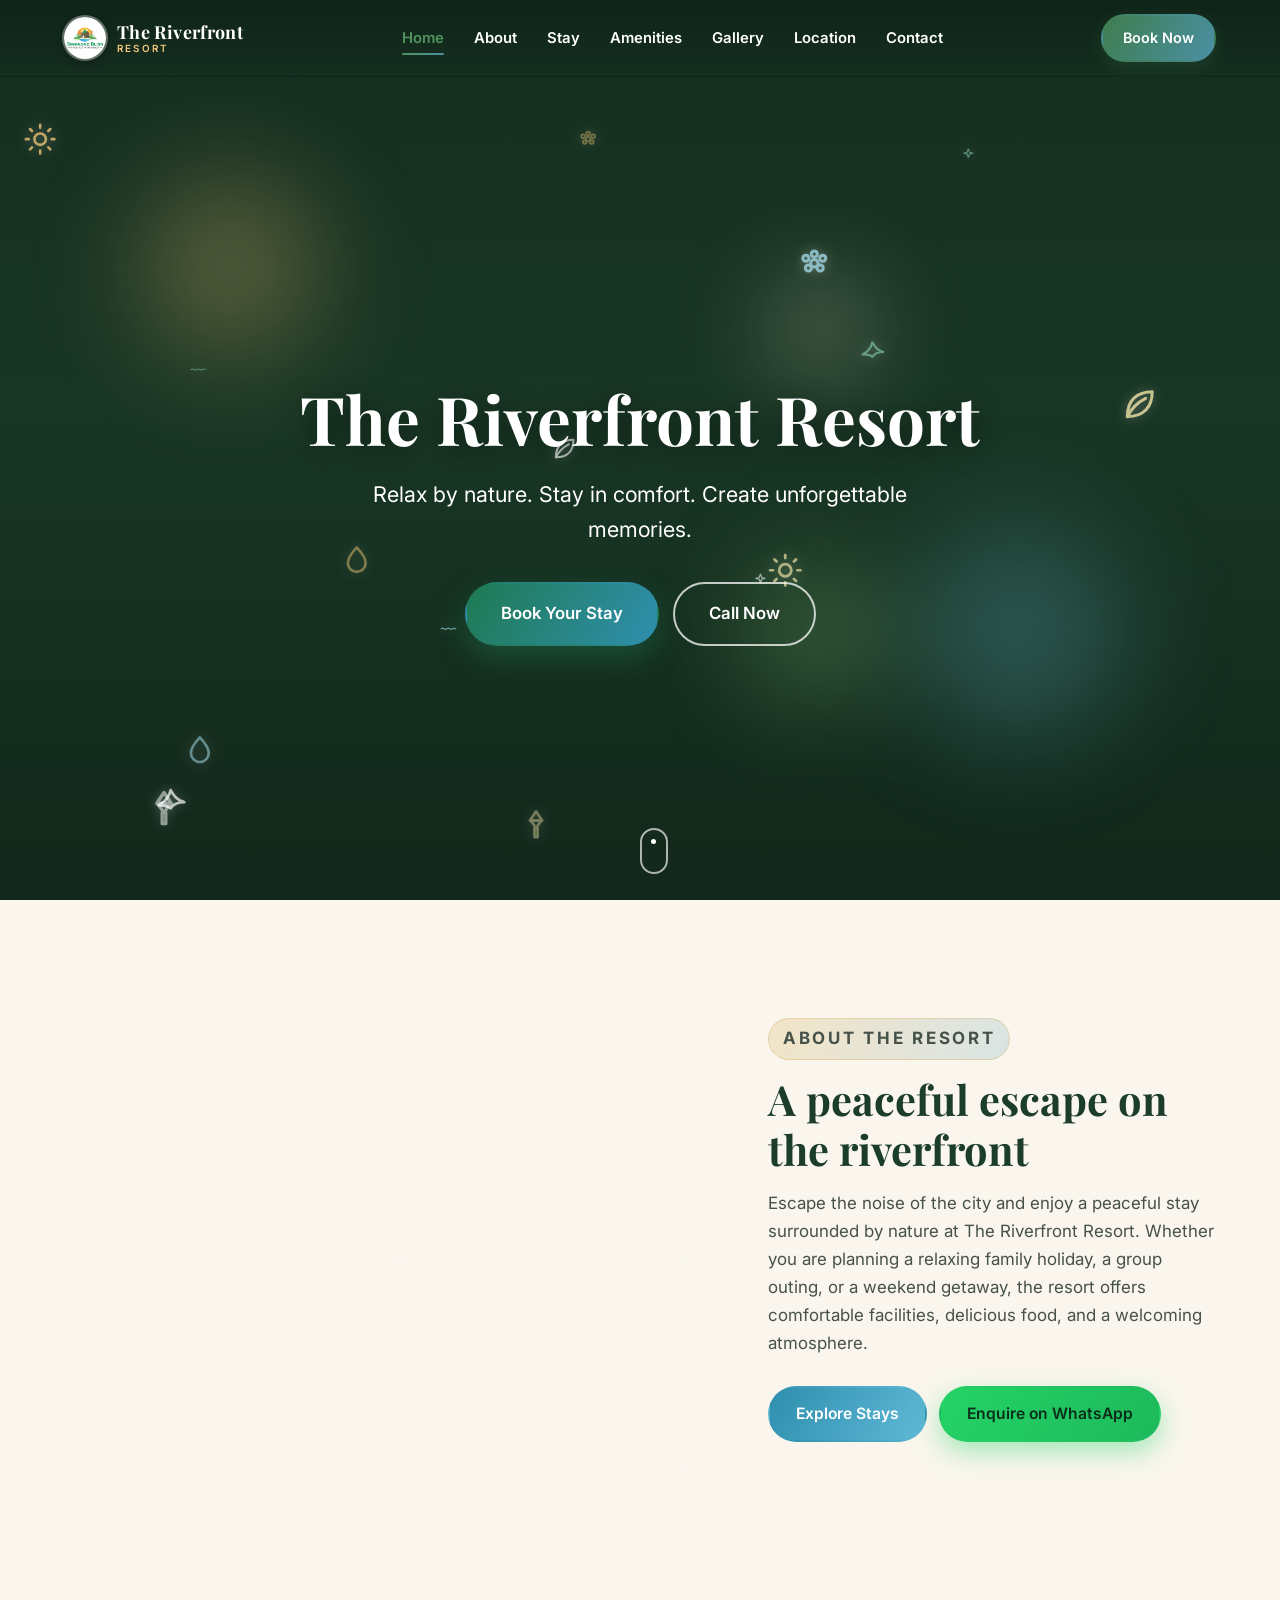
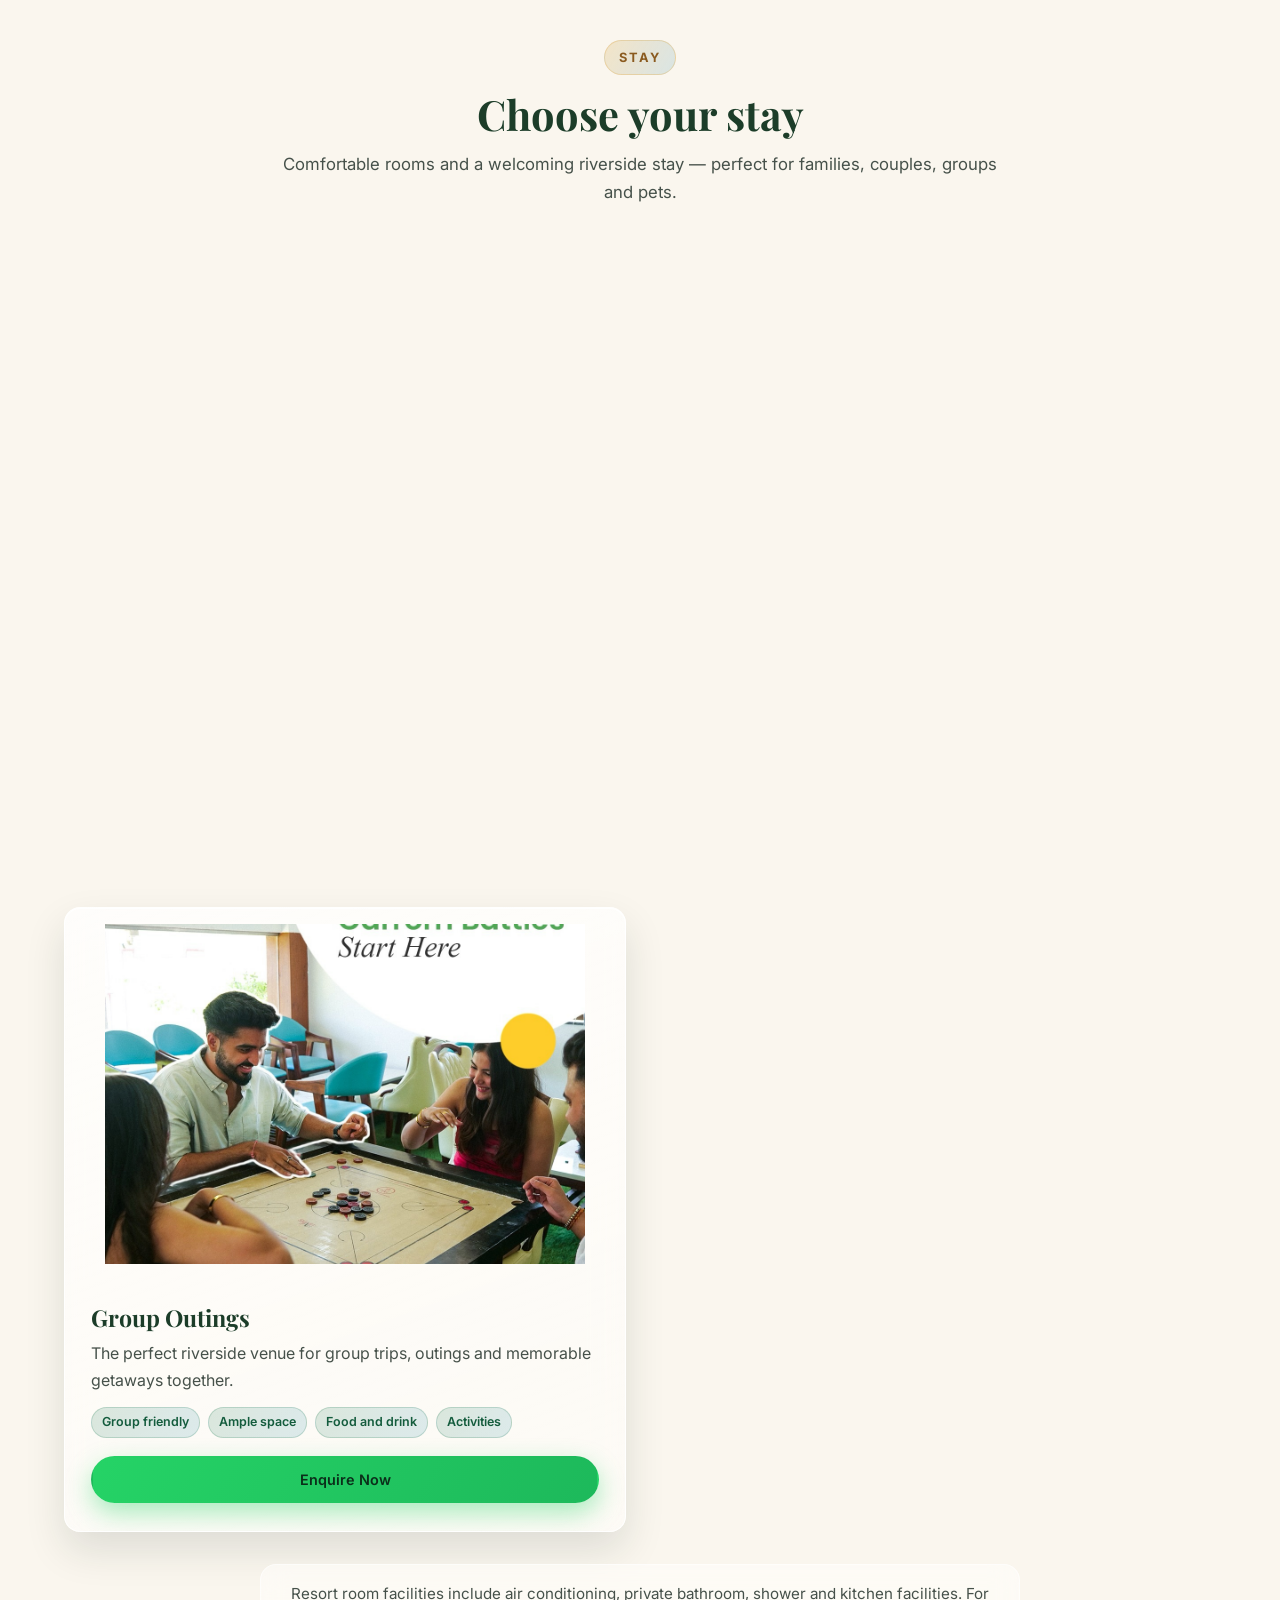
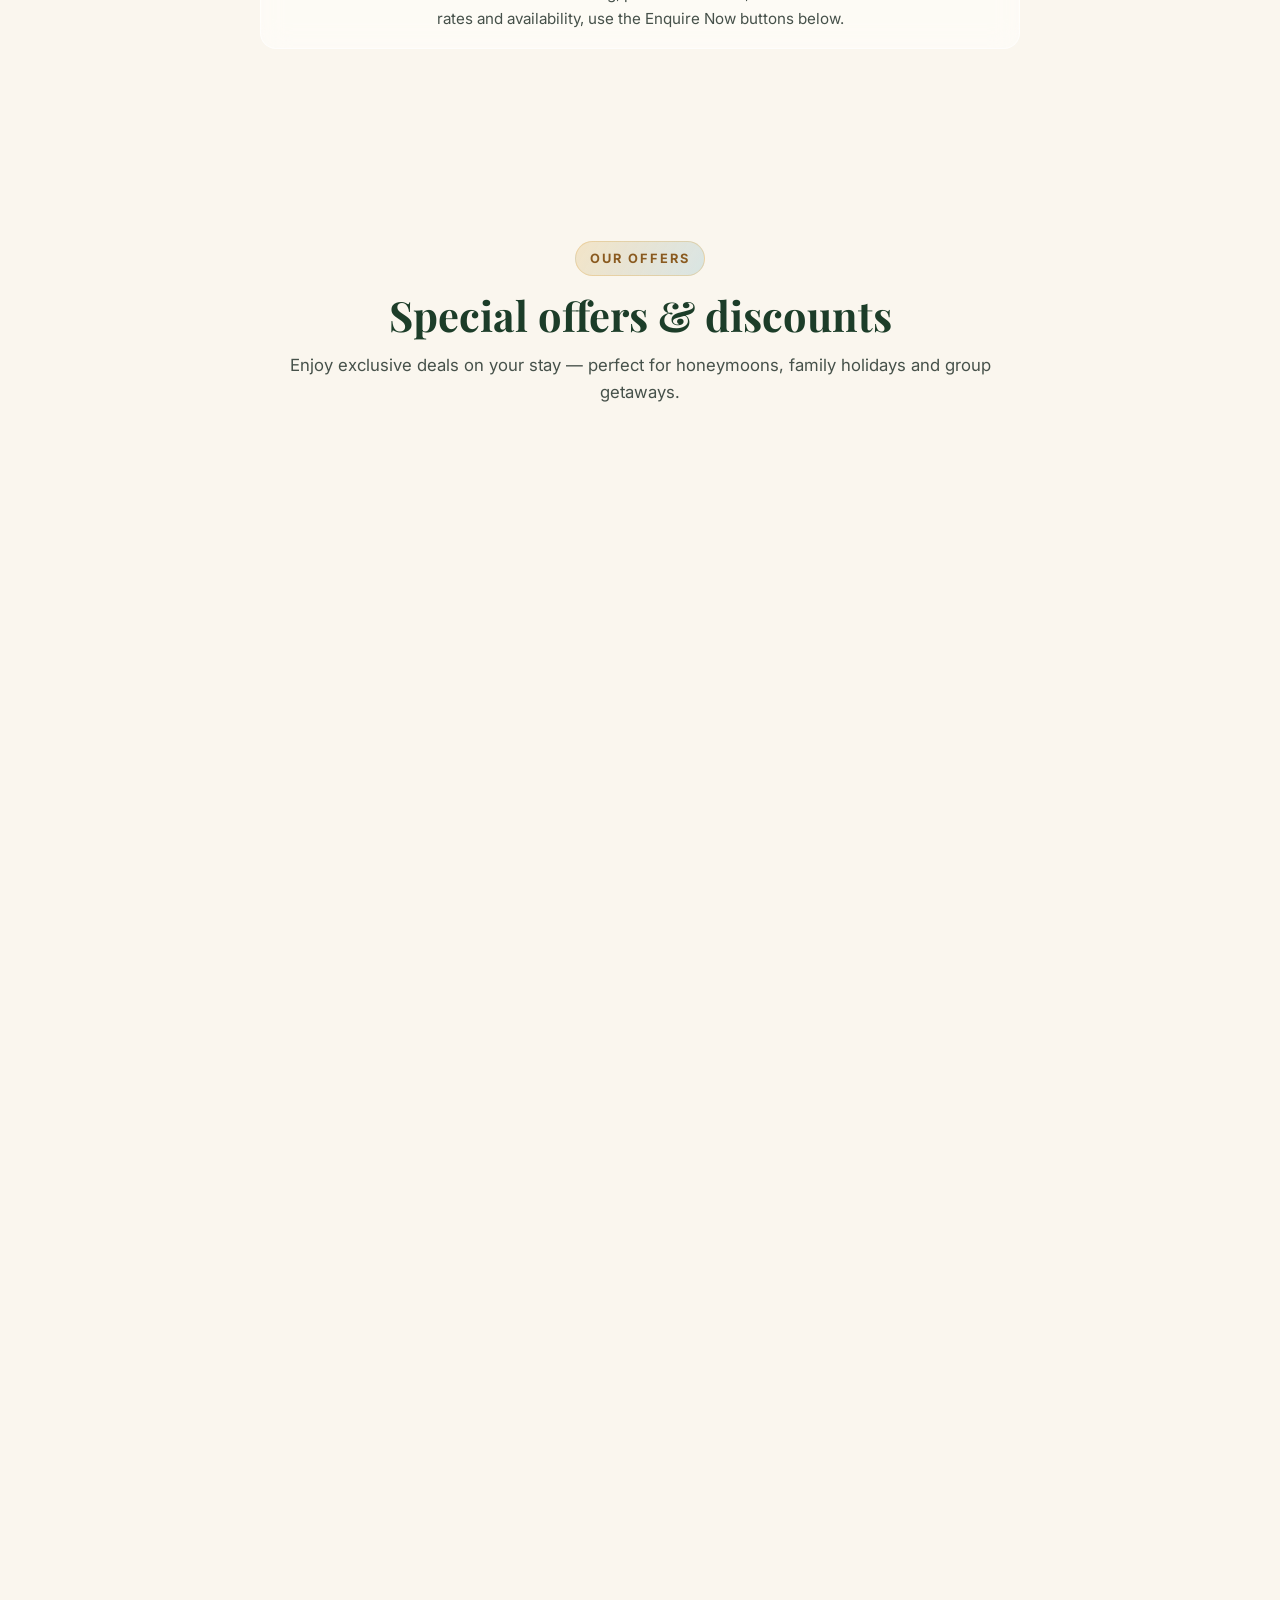
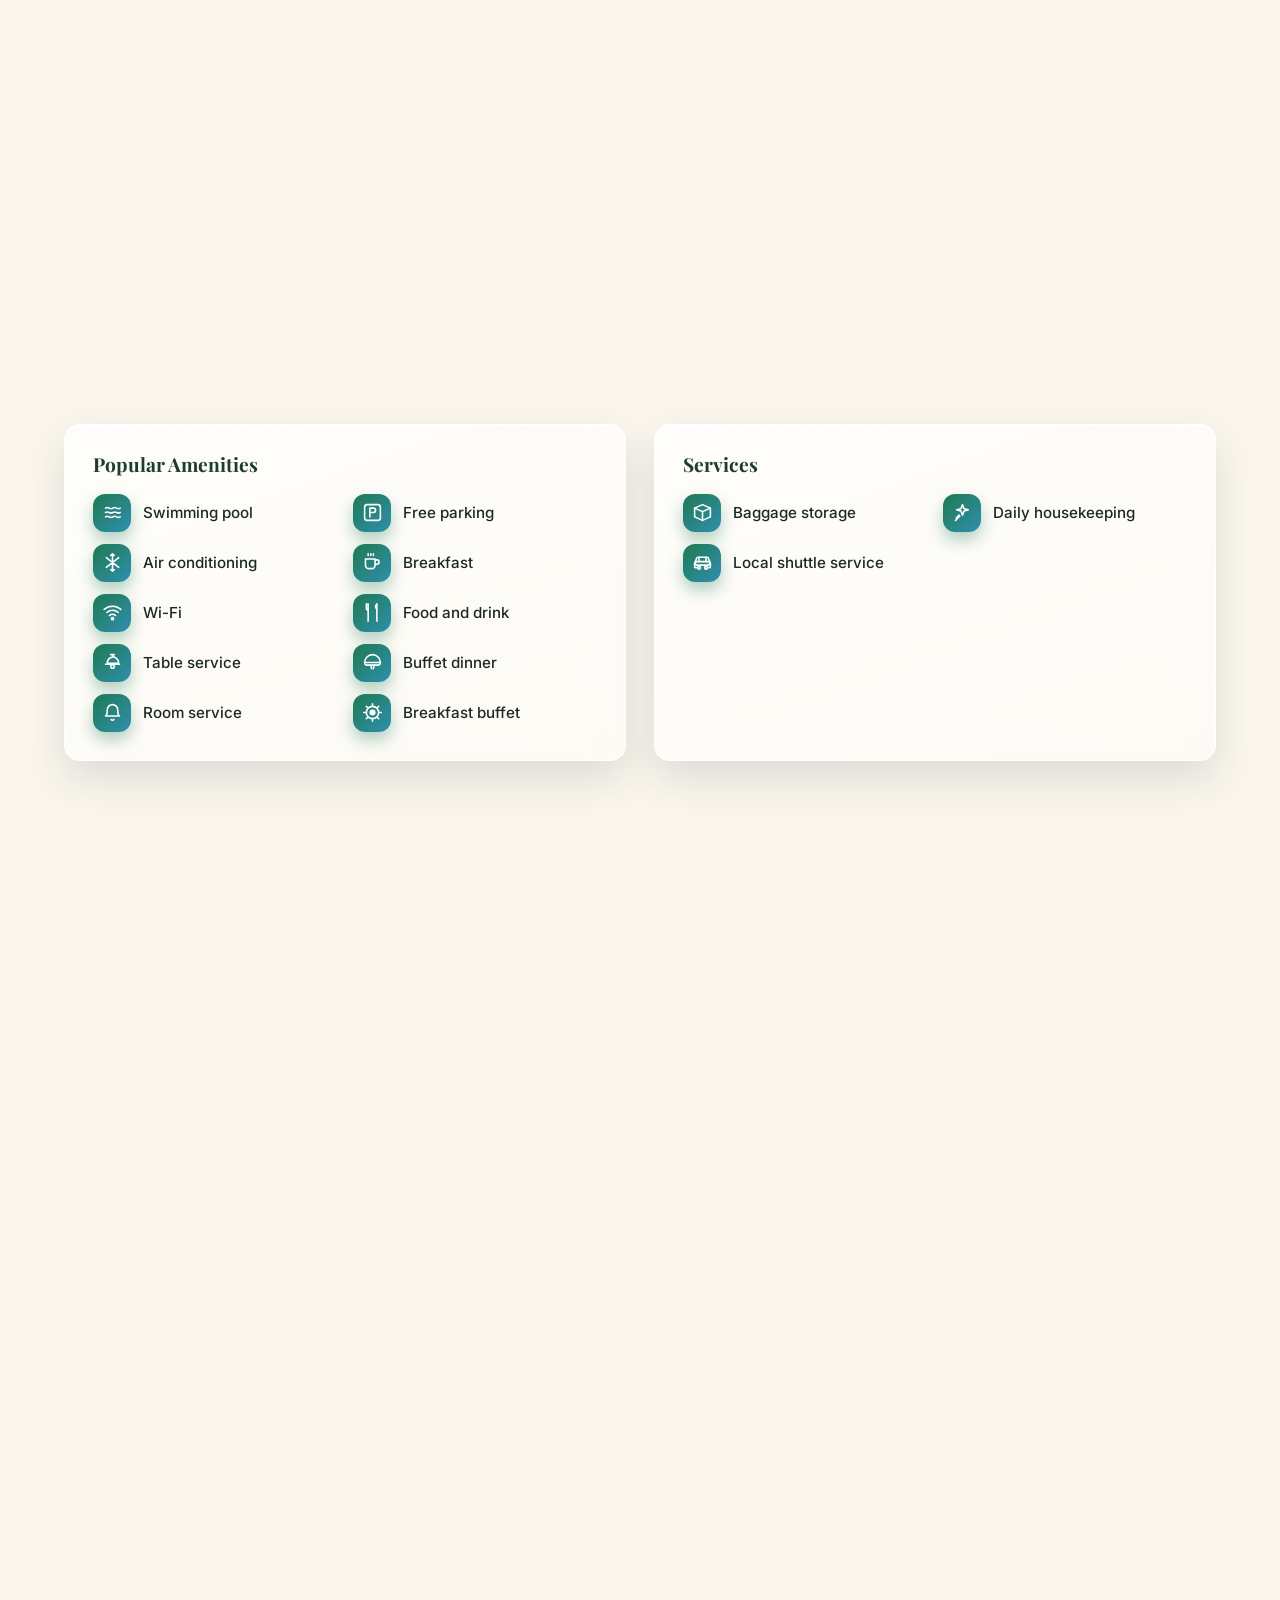
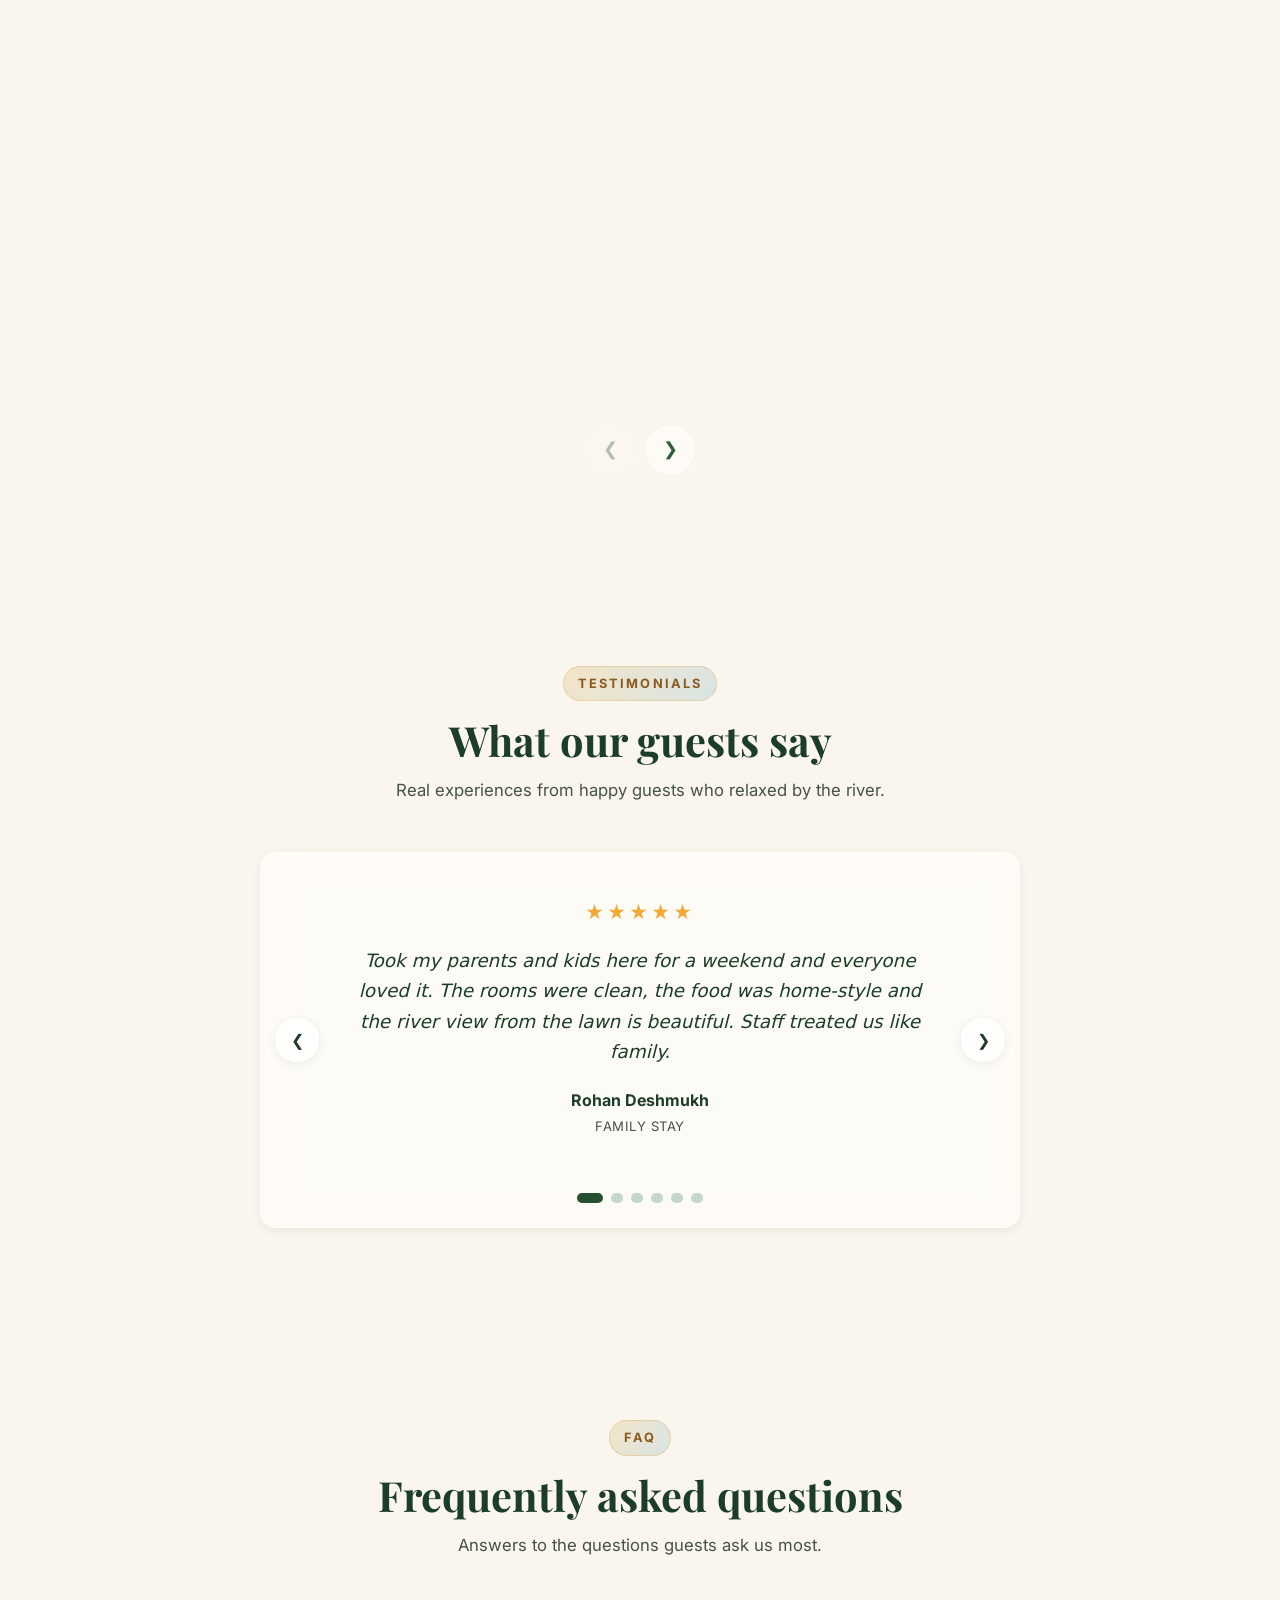
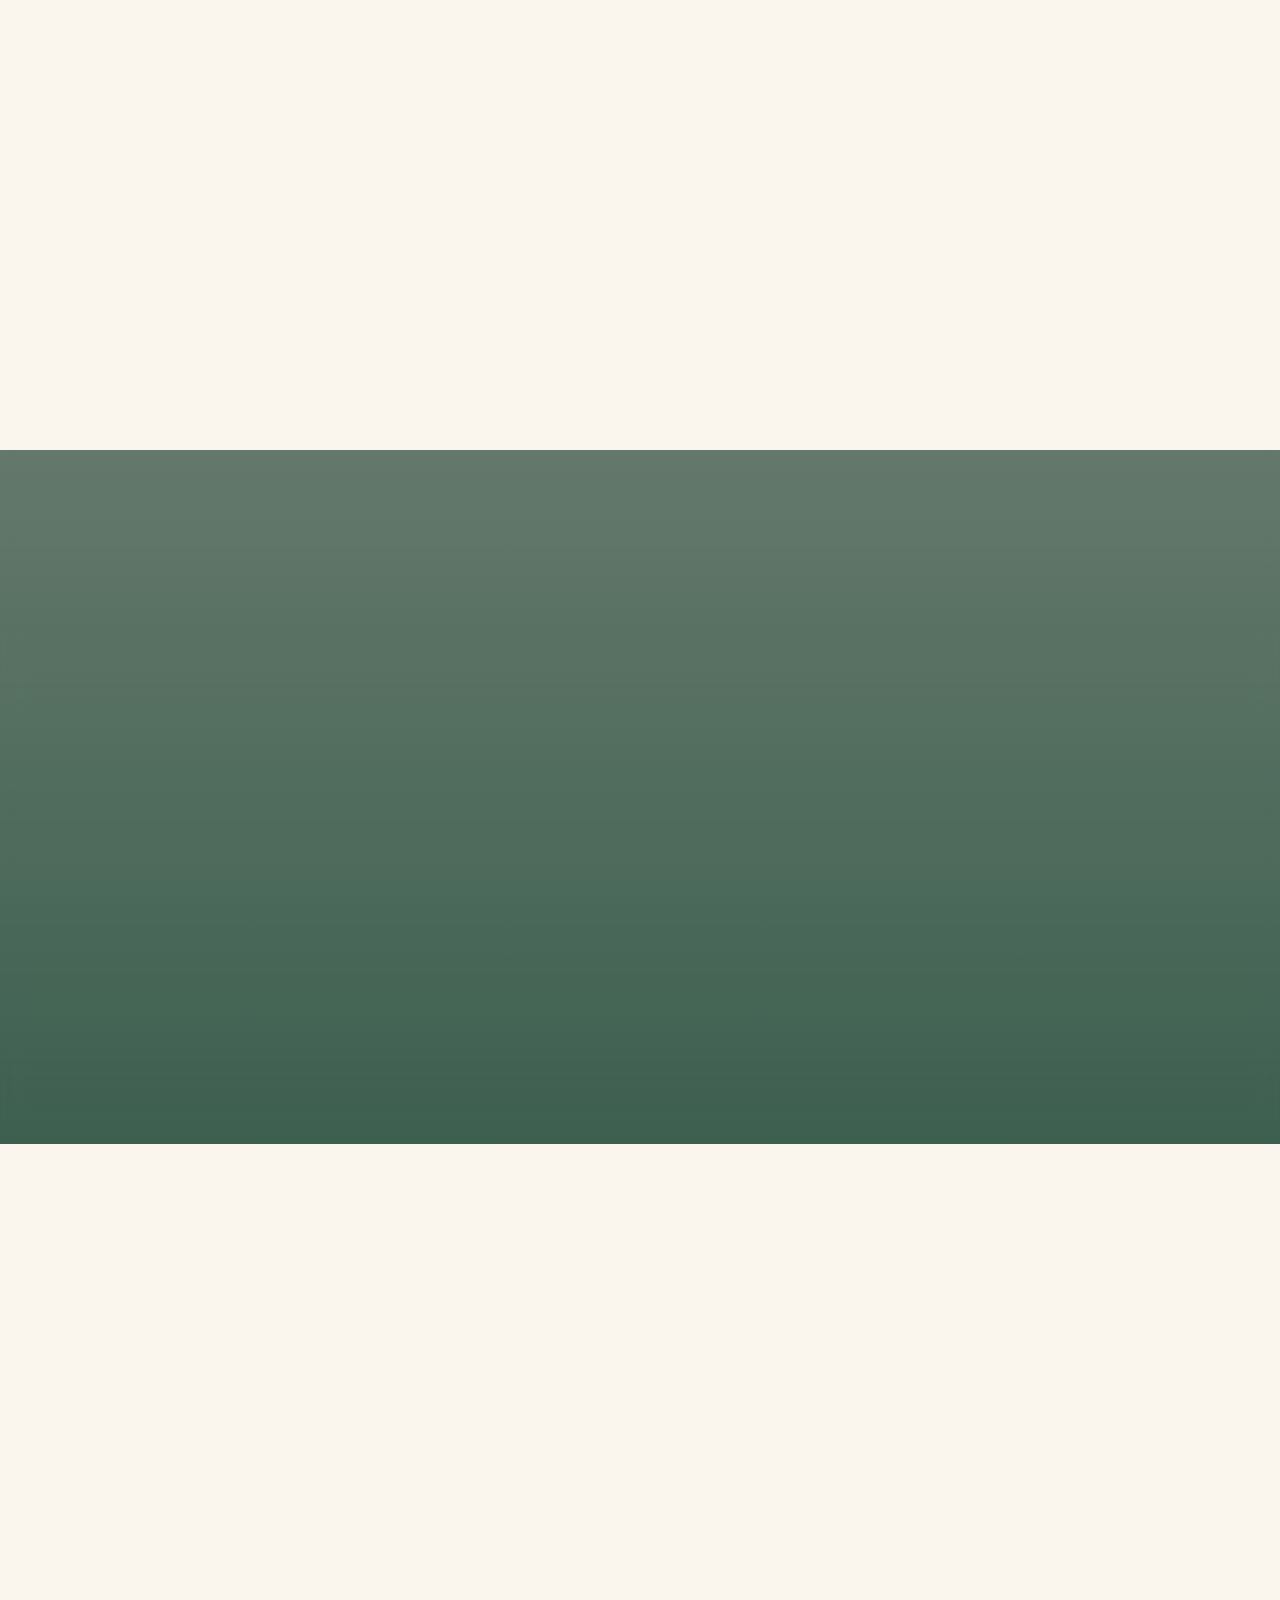
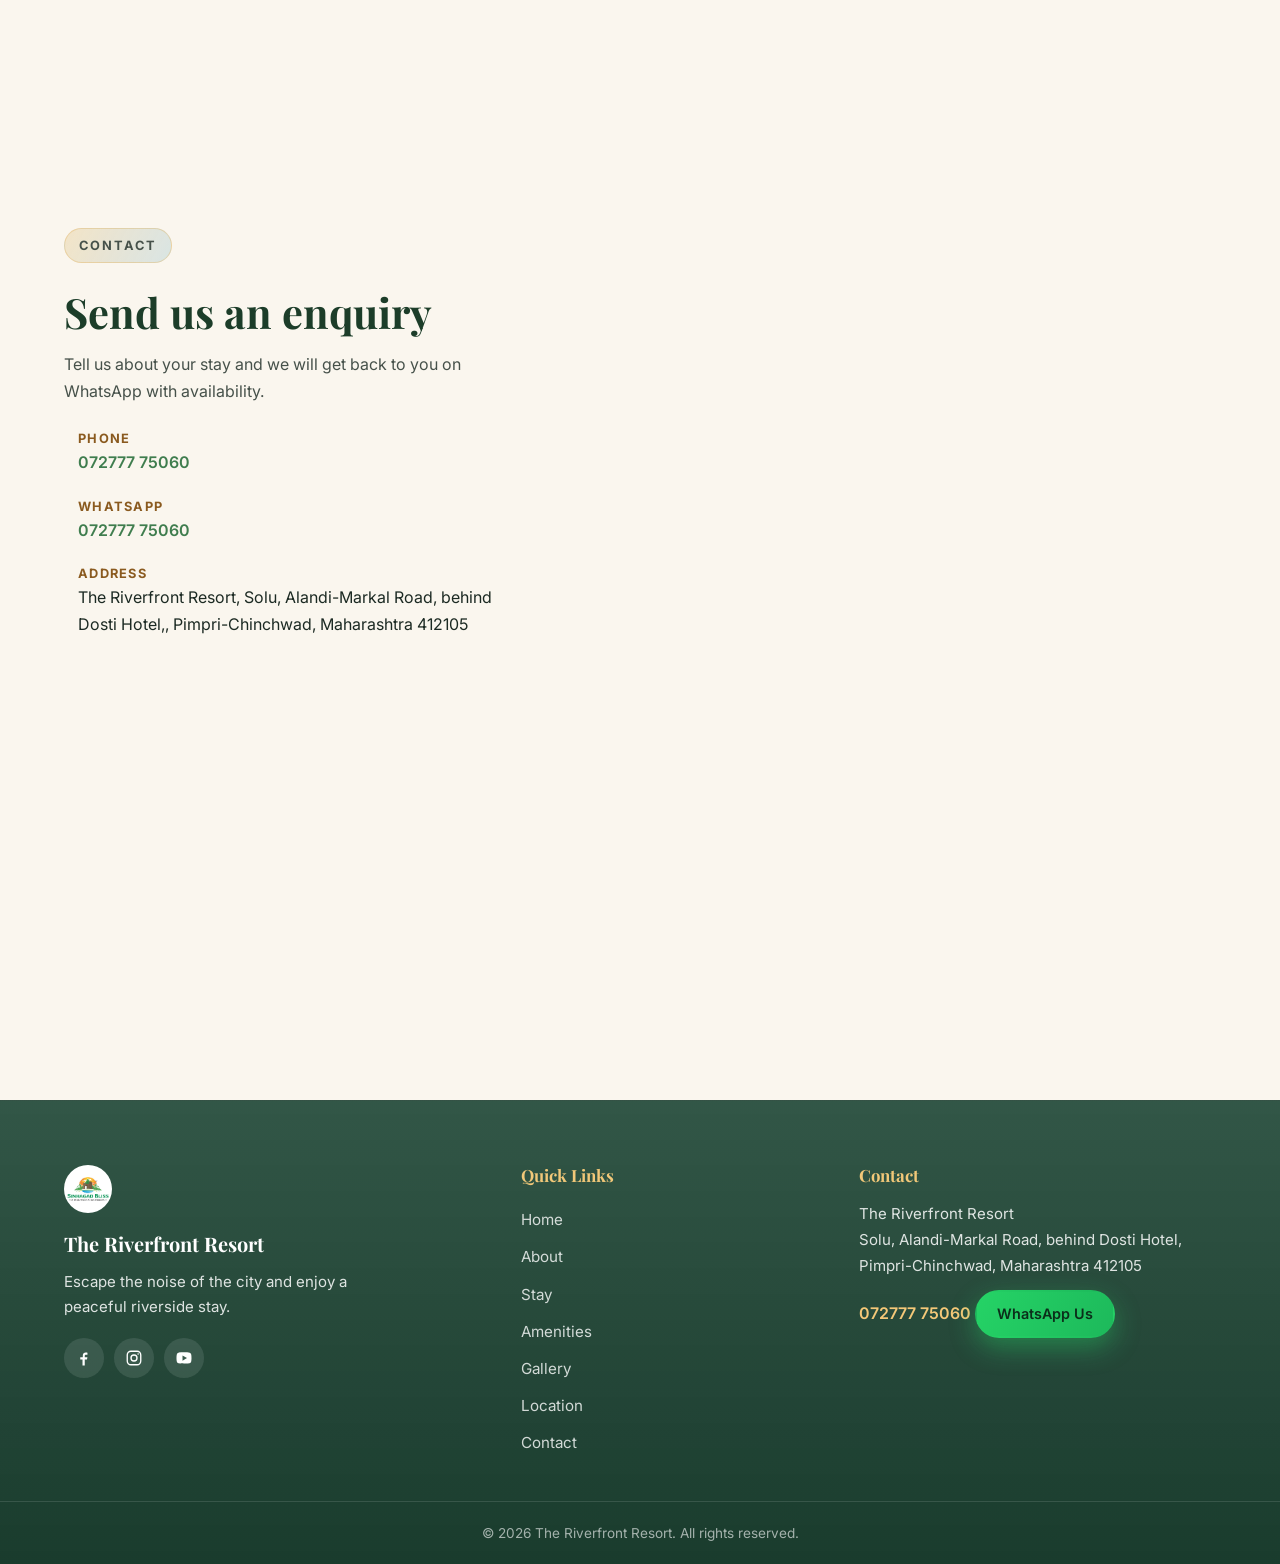
==== commit 24d1066e: "Rebrand to The Riverfront Resort with real photos and new sections - Remove camping references and b" ====
--- a/index.html
+++ b/index.html
@@ -3,18 +3,18 @@
 <head>
   <meta charset="UTF-8" />
   <meta name="viewport" content="width=device-width, initial-scale=1.0" />
-  <meta name="description" id="metaDescription" content="The Riverfront Resort & Camping — a peaceful riverside resort in Pimpri-Chinchwad for families, couples, groups and pet owners. Rooms, camping, amenities and a welcoming atmosphere." />
-  <title>The Riverfront Resort & Camping | Relax by nature</title>
+  <meta name="description" id="metaDescription" content="The Riverfront Resort — a peaceful riverside resort in Pimpri-Chinchwad for families, couples, groups and pet owners. Rooms, amenities and a welcoming atmosphere." />
+  <title>The Riverfront Resort | Relax by nature</title>
 
   <!-- Social share preview (values updated from js/data.js) -->
   <meta property="og:type" content="website" />
-  <meta property="og:title" id="ogTitle" content="The Riverfront Resort & Camping | Relax by nature" />
-  <meta property="og:description" id="ogDescription" content="The Riverfront Resort & Camping — a peaceful riverside resort in Pimpri-Chinchwad." />
-  <meta property="og:image" id="ogImage" content="assets/images/hero/hero-main.jpg" />
+  <meta property="og:title" id="ogTitle" content="The Riverfront Resort | Relax by nature" />
+  <meta property="og:description" id="ogDescription" content="The Riverfront Resort — a peaceful riverside resort in Pimpri-Chinchwad." />
+  <meta property="og:image" id="ogImage" content="assets/images/branding/resort-logo.png" />
   <meta name="twitter:card" content="summary_large_image" />
 
-  <!-- Favicon (assets/images/branding/resort-favicon.png) -->
-  <link rel="icon" type="image/png" href="assets/images/branding/resort-favicon.png" />
+  <!-- Favicon (assets/images/branding/resort-logo.png) -->
+  <link rel="icon" type="image/png" href="assets/images/branding/resort-logo.png" />
 
   <link rel="preconnect" href="https://fonts.googleapis.com" />
   <link rel="preconnect" href="https://fonts.gstatic.com" crossorigin />
@@ -38,10 +38,10 @@
   <header class="site-header" id="siteHeader">
     <nav class="nav container" aria-label="Main navigation">
       <a href="#home" class="brand">
-        <img id="navLogo" src="assets/images/branding/resort-logo.png" alt="The Riverfront Resort & Camping logo" width="42" height="42" />
+        <img id="navLogo" src="assets/images/branding/resort-logo.png" alt="The Riverfront Resort logo" width="42" height="42" />
         <span class="brand-name">
           <span class="brand-name-text" id="brandName">The Riverfront</span>
-          <em id="brandSub">Resort &amp; Camping</em>
+          <em id="brandSub">Resort</em>
         </span>
       </a>
 
@@ -72,7 +72,7 @@
       <div class="hero-orb hero-orb-3" aria-hidden="true"></div>
       <div class="hero-orb hero-orb-4" aria-hidden="true"></div>
       <div class="hero-content container">
-        <h1 class="hero-title" id="heroHeading">The Riverfront Resort &amp; Camping</h1>
+        <h1 class="hero-title" id="heroHeading">The Riverfront Resort</h1>
         <p class="hero-subtitle" id="heroSubtitle">Relax by nature. Stay in comfort. Create unforgettable memories.</p>
         <div class="hero-actions">
           <a id="heroBookBtn" class="btn btn-primary btn-lg" target="_blank" rel="noopener">Book Your Stay</a>
@@ -100,16 +100,40 @@
       </div>
     </section>
 
-    <!-- ============================ STAY & CAMPING ============================ -->
+    <!-- ============================ STAY ============================ -->
     <section class="section section-tinted" id="stay">
       <div class="container">
         <header class="section-head reveal">
-          <p class="eyebrow" id="stayEyebrow">Stay &amp; Camping</p>
+          <p class="eyebrow" id="stayEyebrow">Stay</p>
           <h2 class="section-title" id="stayTitle">Choose your stay</h2>
-          <p class="section-sub" id="staySub">Comfortable rooms and a true camping experience by the river — perfect for families, couples, groups and pets.</p>
+          <p class="section-sub" id="staySub">Comfortable rooms and a welcoming riverside stay — perfect for families, couples, groups and pets.</p>
         </header>
         <div class="stay-grid" id="stayGrid"><!-- cards populated from data.js --></div>
         <p class="stay-note reveal" id="stayNote"></p>
+      </div>
+    </section>
+
+    <!-- ============================ OFFERS & DISCOUNTS ============================ -->
+    <section class="section" id="offers">
+      <div class="container">
+        <header class="section-head reveal">
+          <p class="eyebrow" id="offersEyebrow">Our Offers</p>
+          <h2 class="section-title" id="offersTitle">Special offers &amp; discounts</h2>
+          <p class="section-sub" id="offersSub">Enjoy exclusive deals on your stay — perfect for honeymoons, family holidays and group getaways.</p>
+        </header>
+        <div class="offers-grid" id="offersGrid"><!-- cards populated from data.js --></div>
+      </div>
+    </section>
+
+    <!-- ============================ PACKAGES & PRICING ============================ -->
+    <section class="section section-tinted" id="packages">
+      <div class="container">
+        <header class="section-head reveal">
+          <p class="eyebrow" id="packagesEyebrow">Stay Packages</p>
+          <h2 class="section-title" id="packagesTitle">Pricing plan for the best value</h2>
+          <p class="section-sub" id="packagesSub">Choose a package that fits your stay — every package includes meals and all amenities.</p>
+        </header>
+        <div class="plans-grid" id="plansGrid"><!-- cards populated from data.js --></div>
       </div>
     </section>
 
@@ -131,7 +155,7 @@
         <header class="section-head reveal">
           <p class="eyebrow" id="galEyebrow">Gallery</p>
           <h2 class="section-title" id="galTitle">Moments at The Riverfront</h2>
-          <p class="section-sub" id="galSub">A glimpse of the resort, rooms, camping, pool, food and surroundings.</p>
+          <p class="section-sub" id="galSub">A glimpse of the resort, rooms, pool and food.</p>
         </header>
         <div class="gallery-filters reveal" id="galleryFilters"><!-- populated from data.js --></div>
         <div class="gallery-grid" id="galleryGrid"><!-- populated from data.js --></div>
@@ -139,6 +163,37 @@
           <button type="button" class="gs-btn" id="gsPrev" aria-label="Scroll gallery left">&#10094;</button>
           <button type="button" class="gs-btn" id="gsNext" aria-label="Scroll gallery right">&#10095;</button>
         </div>
+      </div>
+    </section>
+
+    <!-- ============================ TESTIMONIALS ============================ -->
+    <section class="section" id="testimonials">
+      <div class="container">
+        <header class="section-head reveal">
+          <p class="eyebrow" id="testimEyebrow">Testimonials</p>
+          <h2 class="section-title" id="testimTitle">What our guests say</h2>
+          <p class="section-sub" id="testimSub">Real experiences from happy guests who relaxed by the river.</p>
+        </header>
+        <div class="testim-slider reveal" id="testimSlider" aria-live="polite">
+          <div class="testim-track" id="testimTrack"><!-- slides populated from data.js --></div>
+          <div class="testim-nav" id="testimNav" aria-label="Testimonial controls">
+            <button type="button" class="ts-btn" id="tsPrev" aria-label="Previous testimonial">&#10094;</button>
+            <button type="button" class="ts-btn" id="tsNext" aria-label="Next testimonial">&#10095;</button>
+          </div>
+          <div class="testim-dots" id="testimDots"></div>
+        </div>
+      </div>
+    </section>
+
+    <!-- ============================ FAQ ============================ -->
+    <section class="section section-tinted" id="faq">
+      <div class="container">
+        <header class="section-head reveal">
+          <p class="eyebrow" id="faqEyebrow">FAQ</p>
+          <h2 class="section-title" id="faqTitle">Frequently asked questions</h2>
+          <p class="section-sub" id="faqSub">Answers to the questions guests ask us most.</p>
+        </header>
+        <div class="faq-list reveal" id="faqList"><!-- items populated from data.js --></div>
       </div>
     </section>
 
@@ -237,7 +292,6 @@
               <label for="fPref">Stay preference</label>
               <select id="fPref" name="preference">
                 <option value="Room">Room</option>
-                <option value="Camping">Camping</option>
                 <option value="Group Outing">Group Outing</option>
               </select>
             </div>
@@ -259,7 +313,7 @@
   <footer class="site-footer" id="siteFooter">
     <div class="container footer-grid">
       <div class="footer-brand">
-        <img id="footerLogo" src="assets/images/branding/resort-logo.png" alt="The Riverfront Resort & Camping logo" width="48" height="48" />
+        <img id="footerLogo" src="assets/images/branding/resort-logo.png" alt="The Riverfront Resort logo" width="48" height="48" />
         <p class="footer-name" id="footerName"></p>
         <p class="footer-note" id="footerNote"></p>
         <div class="footer-social" id="footerSocial"><!-- populated from data.js --></div>
--- a/css/styles.css
+++ b/css/styles.css
@@ -1,10 +1,11 @@
 /* ============================================================================
-   THE RIVERFRONT RESORT & CAMPING — STYLES
+   THE RIVERFRONT RESORT — STYLES
    Palette: forest green, river blue, warm beige, white, earthy accents.
    ========================================================================== */
 
 :root {
   --forest-900: #1c3d29;
+  --forest-800: #245030;
   --forest-700: #2f5d3a;
   --forest-600: #3f7d4e;
   --forest-500: #4f945f;
@@ -427,6 +428,7 @@
 .hero-media img {
   opacity: 0;
   transform: scale(1.1);
+  filter: saturate(1.22) brightness(1.12) contrast(1.06);
   transition: opacity 1.2s var(--ease) 0.1s, transform 7s linear;
 }
 .hero-media.is-loaded img { opacity: 1; transform: scale(1); }
@@ -434,7 +436,7 @@
 .hero-overlay {
   position: absolute;
   inset: 0;
-  background: linear-gradient(180deg, rgba(10, 24, 17, 0.55) 0%, rgba(10, 24, 17, 0.25) 45%, rgba(10, 24, 17, 0.72) 100%);
+  background: linear-gradient(180deg, rgba(10, 24, 17, 0.42) 0%, rgba(10, 24, 17, 0.18) 45%, rgba(10, 24, 17, 0.58) 100%);
 }
 
 /* floating glow orbs that drift over the hero */
@@ -707,6 +709,217 @@
   border-radius: var(--radius);
 }
 
+/* ------------------------------ offers & discounts ------------------------------ */
+.offers-grid { display: grid; grid-template-columns: repeat(3, 1fr); gap: 24px; }
+.offer-card {
+  background: rgba(255, 255, 255, 0.55);
+  -webkit-backdrop-filter: blur(16px) saturate(140%);
+  backdrop-filter: blur(16px) saturate(140%);
+  border: 1px solid rgba(255, 255, 255, 0.65);
+  border-radius: var(--radius);
+  padding: 32px 28px;
+  box-shadow: var(--shadow-sm);
+  text-align: center;
+  transition: transform 0.35s var(--ease), box-shadow 0.35s var(--ease);
+}
+.offer-card:hover { transform: translateY(-6px); box-shadow: var(--shadow-md); }
+.offer-badge {
+  display: inline-block;
+  font-size: 1.35rem;
+  font-weight: 800;
+  color: #fff;
+  background: linear-gradient(120deg, var(--forest-700), var(--forest-900));
+  padding: 8px 20px;
+  border-radius: 999px;
+  margin-bottom: 16px;
+}
+.offer-card h3 { font-size: 1.25rem; margin-bottom: 8px; color: var(--forest-900); }
+.offer-card p { color: var(--muted); font-size: 0.95rem; margin: 0; }
+
+/* ------------------------------ packages & pricing ------------------------------ */
+.plans-grid { display: grid; grid-template-columns: repeat(2, 1fr); gap: 28px; max-width: 880px; margin: 0 auto; }
+.plan-card {
+  position: relative;
+  background: rgba(255, 255, 255, 0.55);
+  -webkit-backdrop-filter: blur(16px) saturate(140%);
+  backdrop-filter: blur(16px) saturate(140%);
+  border: 1px solid rgba(255, 255, 255, 0.65);
+  border-radius: var(--radius);
+  padding: 34px 30px 30px;
+  box-shadow: var(--shadow-sm);
+  text-align: center;
+  display: flex;
+  flex-direction: column;
+  transition: transform 0.35s var(--ease), box-shadow 0.35s var(--ease);
+}
+.plan-card:hover { transform: translateY(-6px); box-shadow: var(--shadow-md); }
+.plan-card.featured { background: var(--forest-800); color: #fff; border-color: transparent; }
+.plan-ribbon {
+  position: absolute;
+  top: -13px;
+  left: 50%;
+  transform: translateX(-50%);
+  background: linear-gradient(120deg, #f4a936, #e08a1e);
+  color: #fff;
+  font-size: 0.75rem;
+  font-weight: 700;
+  letter-spacing: 0.5px;
+  text-transform: uppercase;
+  padding: 6px 16px;
+  border-radius: 999px;
+  box-shadow: 0 6px 16px rgba(224, 138, 30, 0.4);
+  white-space: nowrap;
+}
+.plan-card h3 { font-size: 1.3rem; margin-bottom: 14px; color: var(--forest-900); }
+.plan-card.featured h3 { color: #fff; }
+.plan-price { font-size: 1.9rem; font-weight: 800; color: var(--forest-900); margin-bottom: 4px; }
+.plan-card.featured .plan-price { color: #ffd98a; }
+.plan-note { font-size: 0.85rem; color: var(--muted); margin-bottom: 20px; }
+.plan-card.featured .plan-note { color: rgba(255, 255, 255, 0.75); }
+.plan-features { list-style: none; text-align: left; margin: 0 0 24px; display: grid; gap: 10px; }
+.plan-features li { position: relative; padding-left: 26px; font-size: 0.92rem; color: var(--muted); }
+.plan-card.featured .plan-features li { color: rgba(255, 255, 255, 0.88); }
+.plan-features li::before {
+  content: "";
+  position: absolute;
+  left: 0;
+  top: 4px;
+  width: 16px;
+  height: 16px;
+  border-radius: 50%;
+  background-color: var(--forest-100);
+  background-image: url("data:image/svg+xml;utf8,<svg xmlns='http://www.w3.org/2000/svg' viewBox='0 0 24 24' fill='none' stroke='%231d6b4e' stroke-width='3.2' stroke-linecap='round' stroke-linejoin='round'><polyline points='20 6 9 17 4 12'/></svg>");
+  background-repeat: no-repeat;
+  background-position: center;
+  background-size: 10px;
+}
+.plan-card.featured .plan-features li::before {
+  background-color: rgba(255, 255, 255, 0.18);
+  background-image: url("data:image/svg+xml;utf8,<svg xmlns='http://www.w3.org/2000/svg' viewBox='0 0 24 24' fill='none' stroke='%23ffd98a' stroke-width='3.2' stroke-linecap='round' stroke-linejoin='round'><polyline points='20 6 9 17 4 12'/></svg>");
+}
+.plan-card .btn { margin-top: auto; }
+
+/* ------------------------------ testimonials ------------------------------ */
+.testim-slider {
+  position: relative;
+  max-width: 760px;
+  margin: 0 auto;
+  overflow: hidden;
+  border-radius: var(--radius);
+  background: rgba(255, 255, 255, 0.55);
+  -webkit-backdrop-filter: blur(16px) saturate(140%);
+  backdrop-filter: blur(16px) saturate(140%);
+  border: 1px solid rgba(255, 255, 255, 0.65);
+  box-shadow: var(--shadow-sm);
+}
+.testim-track { display: flex; transition: transform 0.55s var(--ease); }
+.testim-slide {
+  flex: 0 0 100%;
+  min-width: 100%;
+  padding: 44px 48px 56px;
+  text-align: center;
+  box-sizing: border-box;
+}
+.testim-stars { color: #f4a936; font-size: 1.15rem; letter-spacing: 3px; margin-bottom: 16px; }
+.testim-text {
+  font-size: 1.15rem;
+  line-height: 1.65;
+  color: var(--forest-900);
+  font-style: italic;
+  margin-bottom: 20px;
+}
+.testim-author { display: flex; flex-direction: column; gap: 2px; }
+.testim-name { font-weight: 700; color: var(--forest-900); font-size: 1rem; }
+.testim-tag { font-size: 0.82rem; color: var(--muted); text-transform: uppercase; letter-spacing: 0.5px; }
+.testim-nav {
+  position: absolute;
+  top: 50%;
+  left: 0;
+  right: 0;
+  transform: translateY(-50%);
+  display: flex;
+  justify-content: space-between;
+  padding: 0 14px;
+  pointer-events: none;
+}
+.ts-btn {
+  pointer-events: auto;
+  width: 44px;
+  height: 44px;
+  border-radius: 50%;
+  border: 1px solid rgba(255, 255, 255, 0.7);
+  background: rgba(255, 255, 255, 0.75);
+  -webkit-backdrop-filter: blur(8px);
+  backdrop-filter: blur(8px);
+  color: var(--forest-900);
+  font-size: 1rem;
+  cursor: pointer;
+  display: grid;
+  place-items: center;
+  box-shadow: var(--shadow-sm);
+  transition: background 0.25s var(--ease), color 0.25s var(--ease);
+}
+.ts-btn:hover { background: var(--forest-800); color: #fff; }
+.testim-dots { display: flex; justify-content: center; gap: 8px; padding: 0 0 24px; }
+.ts-dot {
+  width: 10px;
+  height: 10px;
+  border-radius: 999px;
+  border: 0;
+  background: rgba(29, 107, 78, 0.25);
+  cursor: pointer;
+  transition: background 0.25s var(--ease), width 0.25s var(--ease);
+}
+.ts-dot.active { background: var(--forest-800); width: 26px; }
+
+/* ------------------------------ faq ------------------------------ */
+.faq-list { max-width: 780px; margin: 0 auto; display: grid; gap: 14px; }
+.faq-item {
+  background: rgba(255, 255, 255, 0.55);
+  -webkit-backdrop-filter: blur(16px) saturate(140%);
+  backdrop-filter: blur(16px) saturate(140%);
+  border: 1px solid rgba(255, 255, 255, 0.65);
+  border-radius: 14px;
+  box-shadow: var(--shadow-sm);
+  overflow: hidden;
+  transition: box-shadow 0.3s var(--ease);
+}
+.faq-item[open] { box-shadow: var(--shadow-md); }
+.faq-item summary {
+  list-style: none;
+  cursor: pointer;
+  display: flex;
+  align-items: center;
+  justify-content: space-between;
+  gap: 14px;
+  padding: 18px 22px;
+  font-weight: 600;
+  font-size: 1.02rem;
+  color: var(--forest-900);
+  user-select: none;
+}
+.faq-item summary::-webkit-details-marker { display: none; }
+.faq-item summary::marker { display: none; content: ""; }
+.faq-icon {
+  flex: 0 0 20px;
+  width: 20px;
+  height: 20px;
+  position: relative;
+  transition: transform 0.3s var(--ease);
+}
+.faq-icon::before,
+.faq-icon::after {
+  content: "";
+  position: absolute;
+  background: var(--forest-700);
+  border-radius: 2px;
+  transition: transform 0.3s var(--ease);
+}
+.faq-icon::before { left: 3px; right: 3px; top: 9px; height: 2px; }
+.faq-icon::after { top: 3px; bottom: 3px; left: 9px; width: 2px; }
+.faq-item[open] .faq-icon { transform: rotate(45deg); }
+.faq-item p { padding: 0 22px 20px; color: var(--muted); line-height: 1.6; }
+
 /* ------------------------------ amenities ------------------------------ */
 .amenity-cats { display: grid; grid-template-columns: 1fr 1fr; gap: 28px; }
 .amenity-cat {
@@ -765,17 +978,16 @@
 .gallery-grid {
   display: grid;
   grid-auto-flow: column;
-  grid-auto-columns: minmax(320px, 420px);
-  grid-auto-rows: 340px;
+  grid-auto-columns: minmax(400px, 560px);
+  grid-auto-rows: 460px;
   gap: 18px;
   overflow-x: auto;
   overflow-y: hidden;
-  scroll-snap-type: x mandatory;
-  scroll-snap-stop: always;
-  scroll-behavior: smooth;
-  padding: 26px 10px 26px;
+  scroll-snap-type: x proximity;
+  padding: 4px 4px 16px;
   scrollbar-width: thin;
   scrollbar-color: var(--forest-500) var(--beige-300);
+  will-change: scroll-position;
 }
 .gallery-grid::-webkit-scrollbar { height: 12px; }
 .gallery-grid::-webkit-scrollbar-track { background: var(--beige-300); border-radius: 8px; }
@@ -793,22 +1005,15 @@
   cursor: zoom-in;
   font-family: inherit;
   scroll-snap-align: start;
-  transition: transform 0.45s var(--ease), box-shadow 0.45s var(--ease), border-radius 0.45s var(--ease);
+  transform: translateZ(0);
 }
 .gallery-item:focus-visible { outline: 3px solid var(--forest-500); outline-offset: 2px; }
-.gallery-item .img-frame { border-radius: var(--radius); height: 100%; transition: background 0.4s var(--ease); }
-.gallery-item img { transition: transform 0.5s var(--ease); }
-.gallery-item:hover {
-  transform: scale(1.09) translateY(-8px);
-  z-index: 5;
-  box-shadow: 0 32px 64px rgba(15, 42, 30, 0.35);
-}
-/* on hover the tile "pops" and the image reveals the WHOLE photo (uncropped) */
-.gallery-item:hover .img-frame { background: linear-gradient(160deg, #062b1c, #0e3a29); }
-.gallery-item:hover img {
-  object-fit: contain;
-  transform: scale(1);
-}
+.gallery-item .img-frame { border-radius: var(--radius); height: 100%; }
+.gallery-item img {
+  transform: translateZ(0);
+  transition: transform 0.5s var(--ease);
+}
+.gallery-item:hover img { transform: scale(1.07); }
 .gallery-item.is-hidden { display: none; }
 .gallery-item .gallery-label {
   position: absolute;
@@ -1278,6 +1483,7 @@
   .location-map iframe { min-height: 320px; }
   .contact-grid { grid-template-columns: 1fr; gap: 40px; }
   .amenity-cats { grid-template-columns: 1fr; }
+  .offers-grid { grid-template-columns: 1fr; }
   .footer-grid { grid-template-columns: 1fr 1fr; }
 }
 
@@ -1291,7 +1497,10 @@
   .section { padding: 72px 0; }
   .stay-grid { grid-template-columns: 1fr; }
   .stay-card .img-frame { height: 280px; }
-  .gallery-grid { grid-auto-columns: minmax(300px, 340px); grid-auto-rows: 300px; }
+  .plans-grid { grid-template-columns: 1fr; max-width: 420px; }
+  .testim-slide { padding: 36px 24px 52px; }
+  .ts-btn { width: 38px; height: 38px; }
+  .gallery-grid { grid-auto-columns: minmax(300px, 380px); grid-auto-rows: 340px; }
   .info-card { padding: 26px 20px; }
   .info-times, .info-list { grid-template-columns: 1fr; }
   .form-row { grid-template-columns: 1fr; }
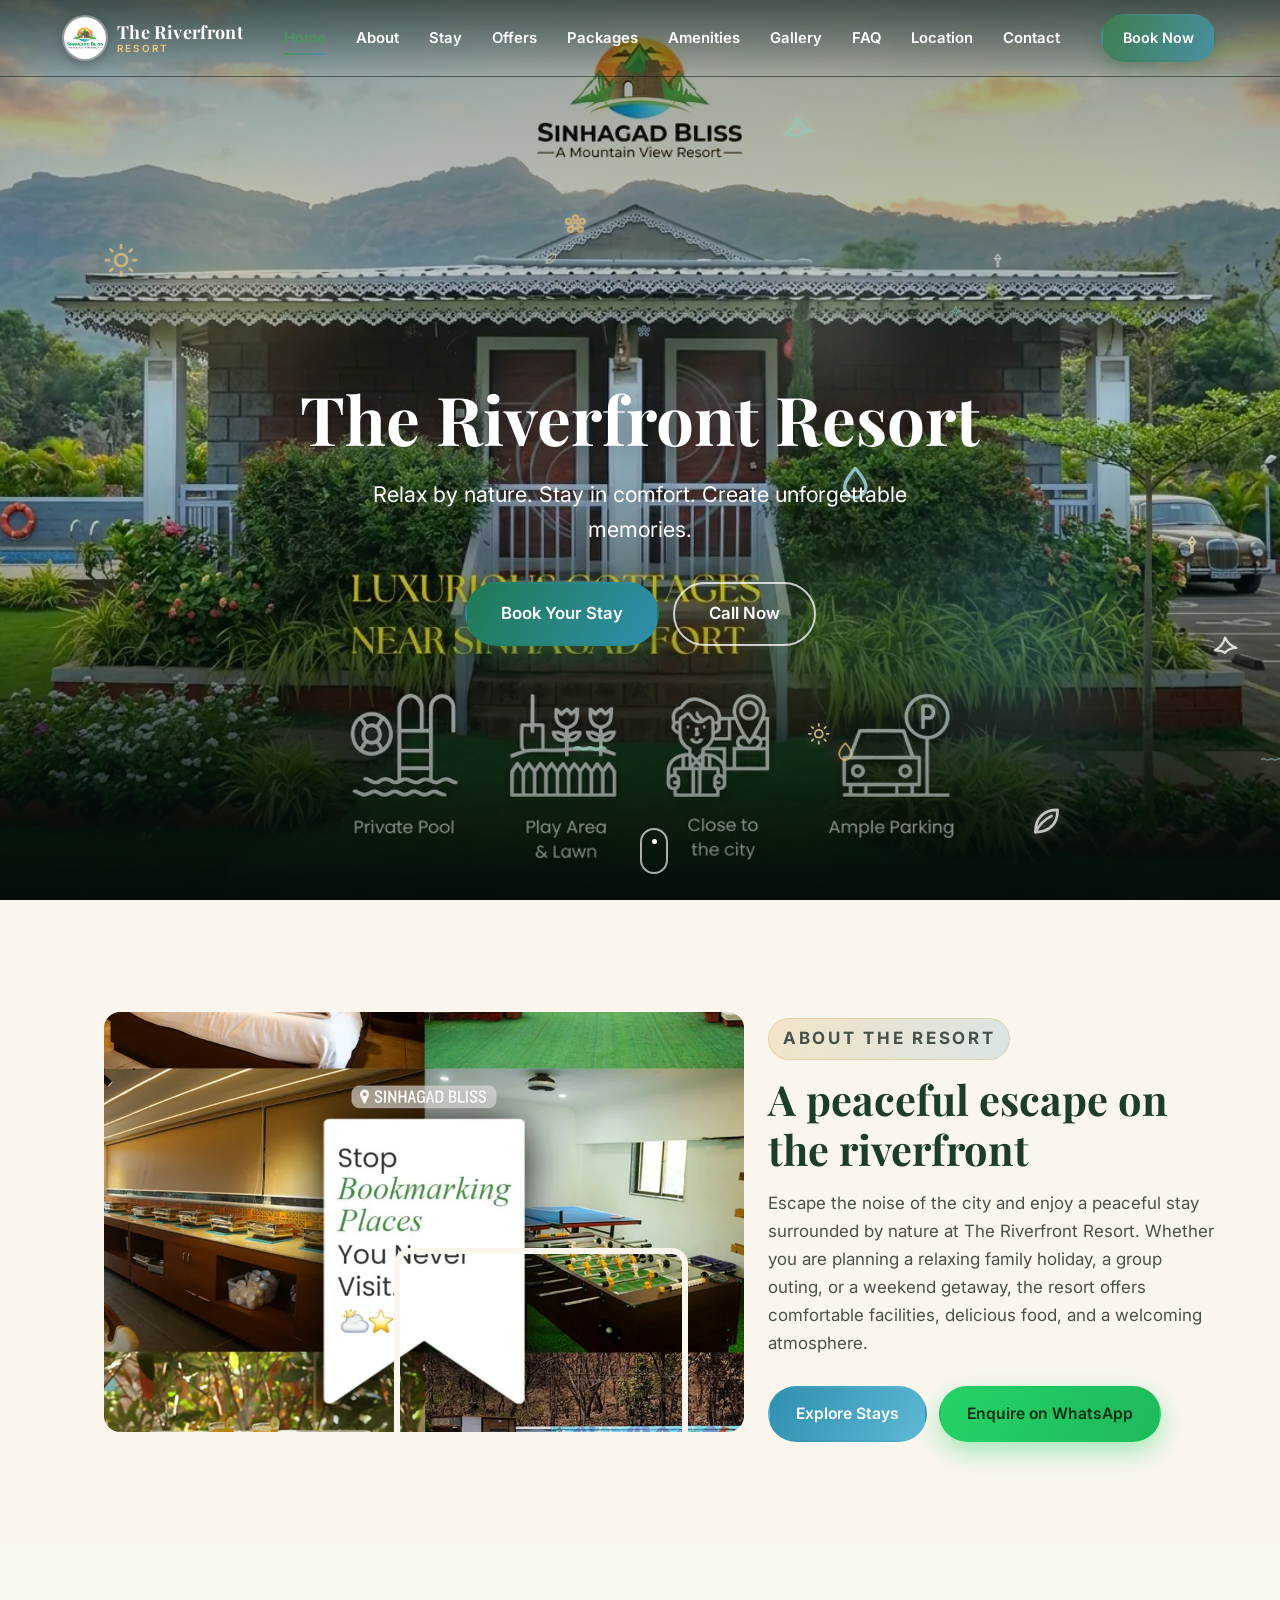
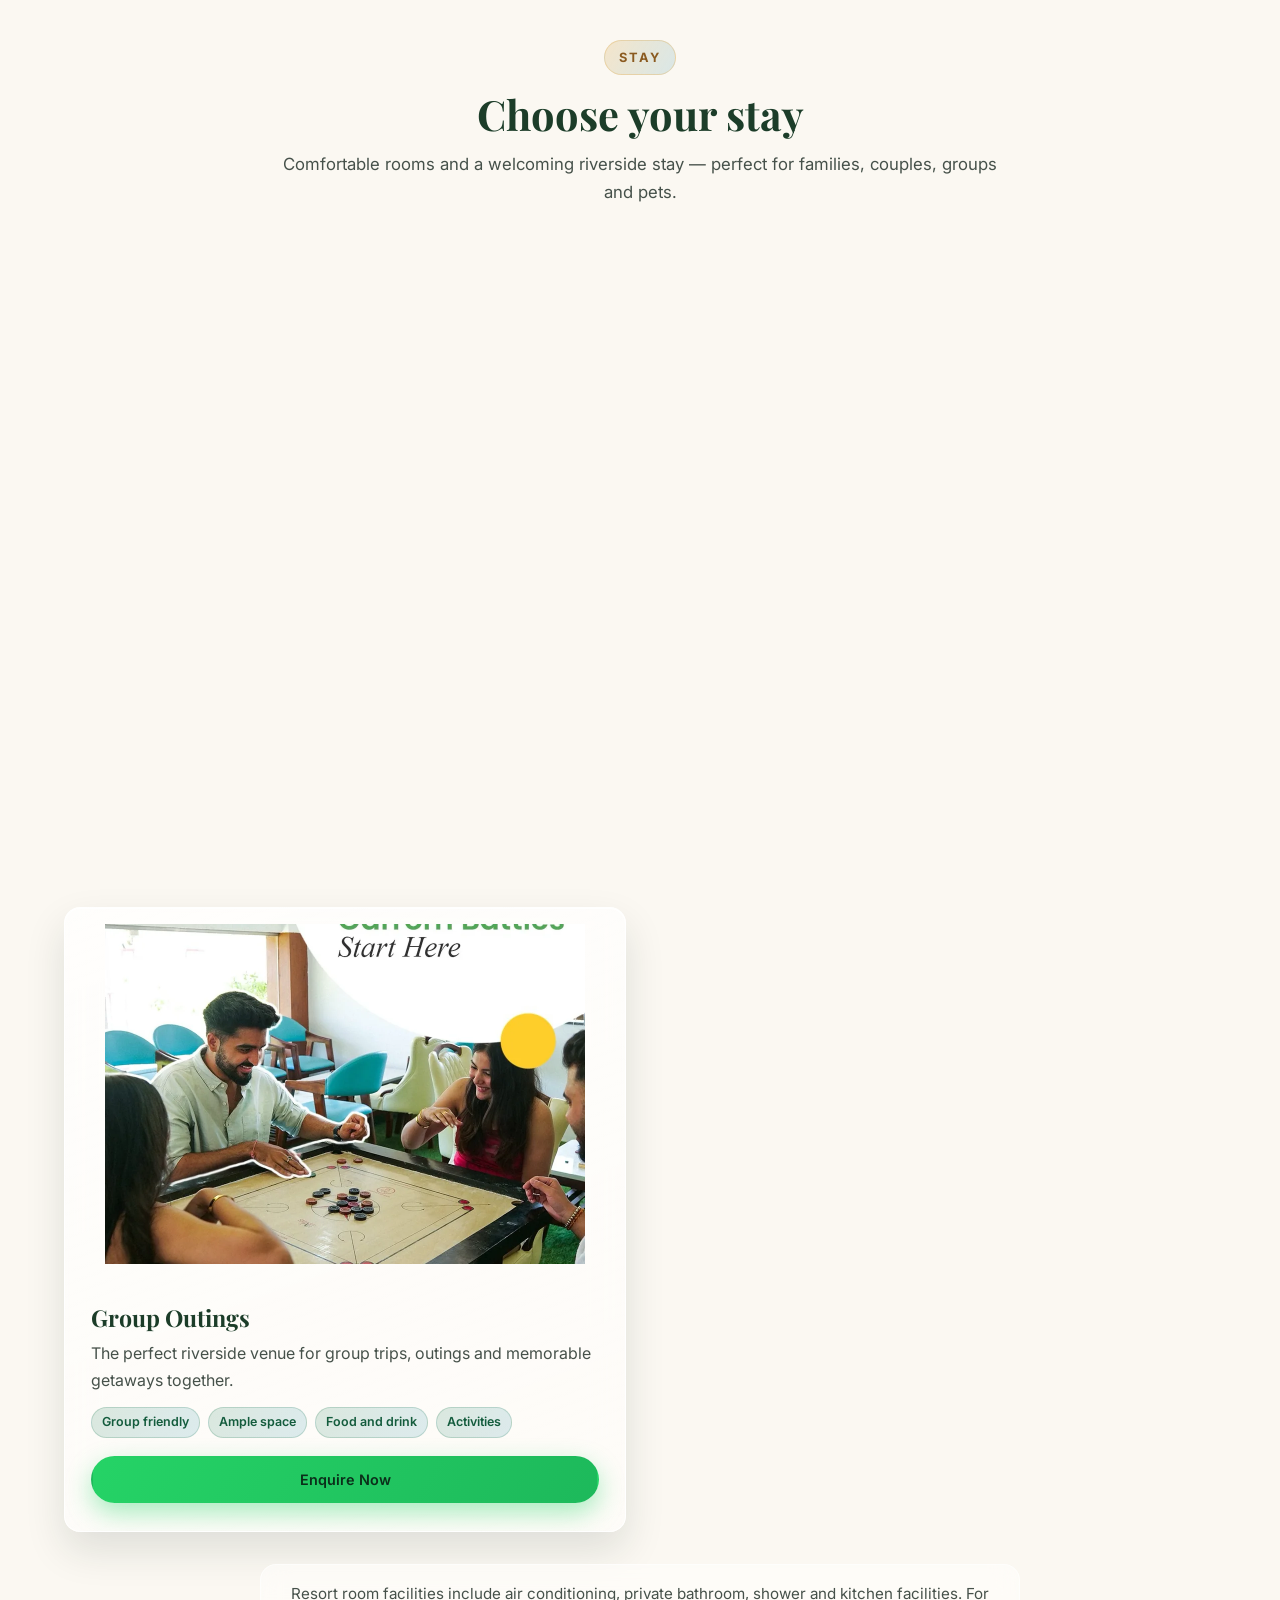
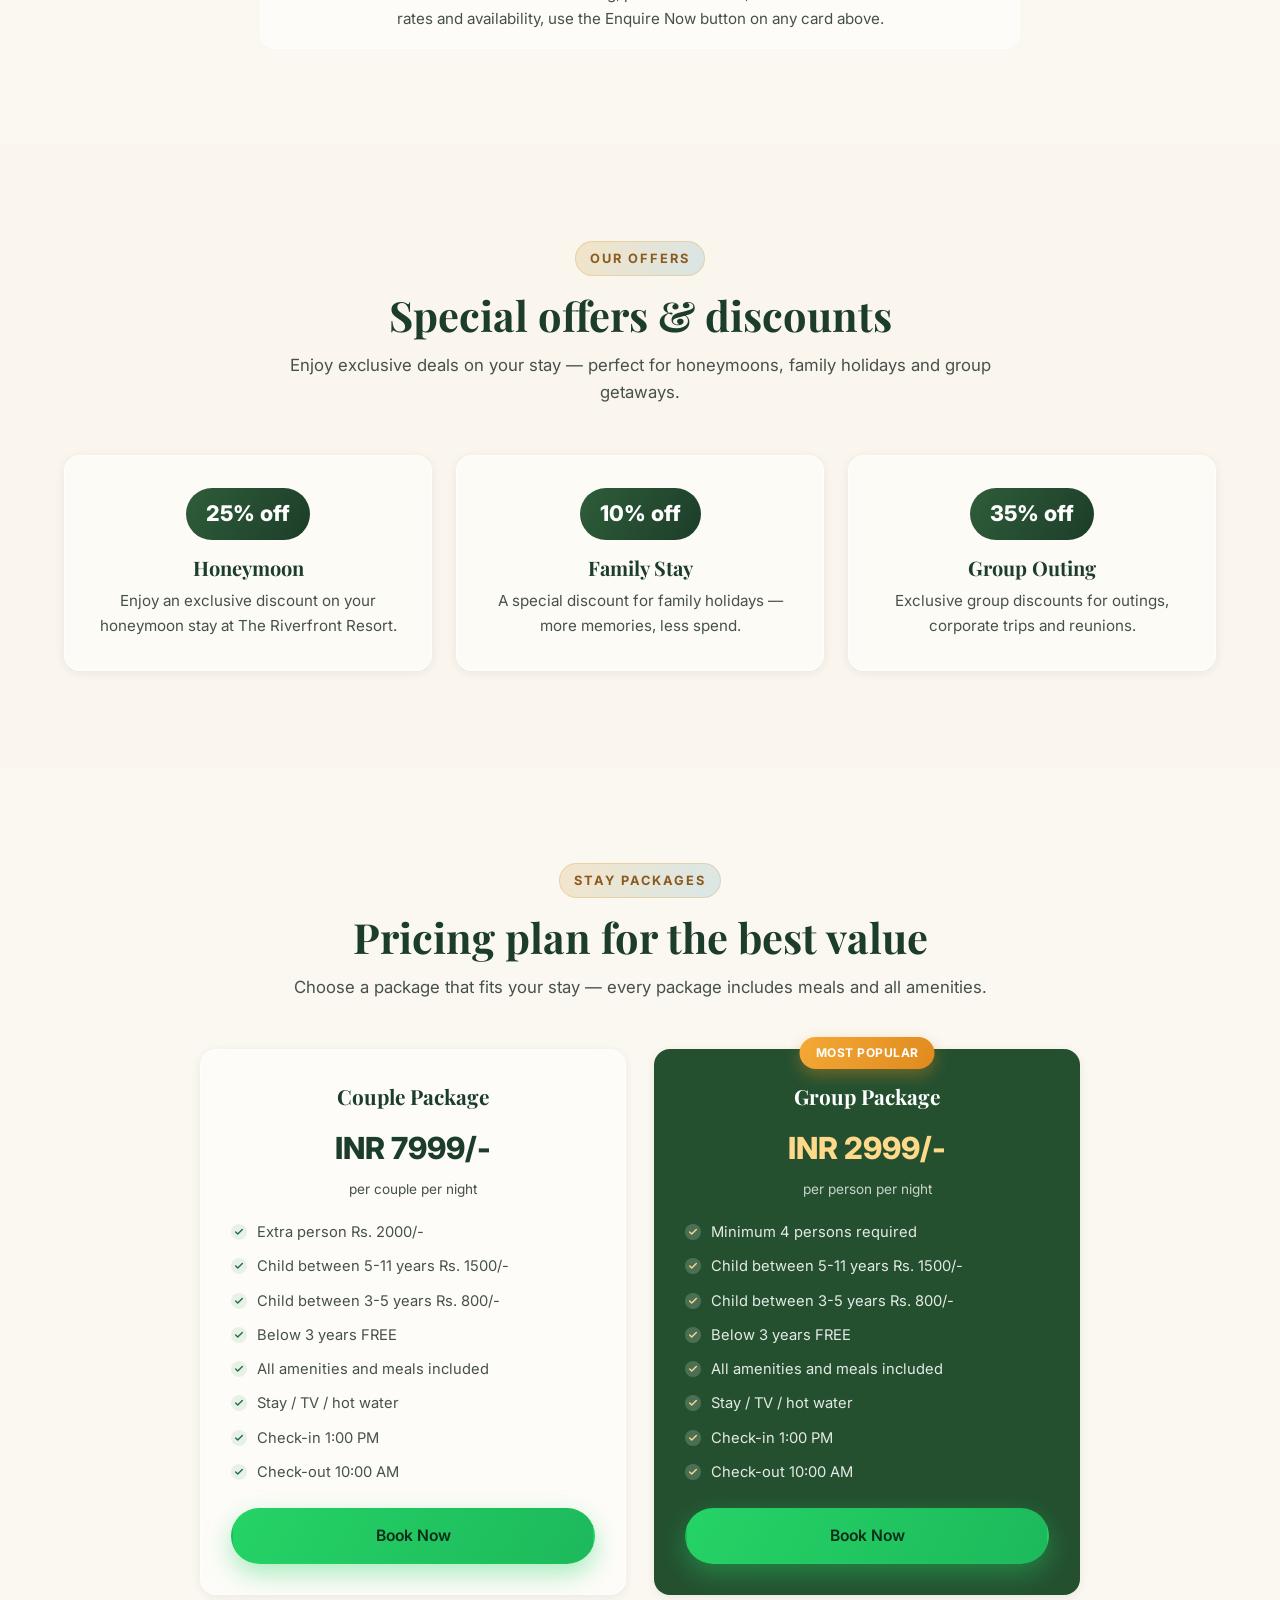
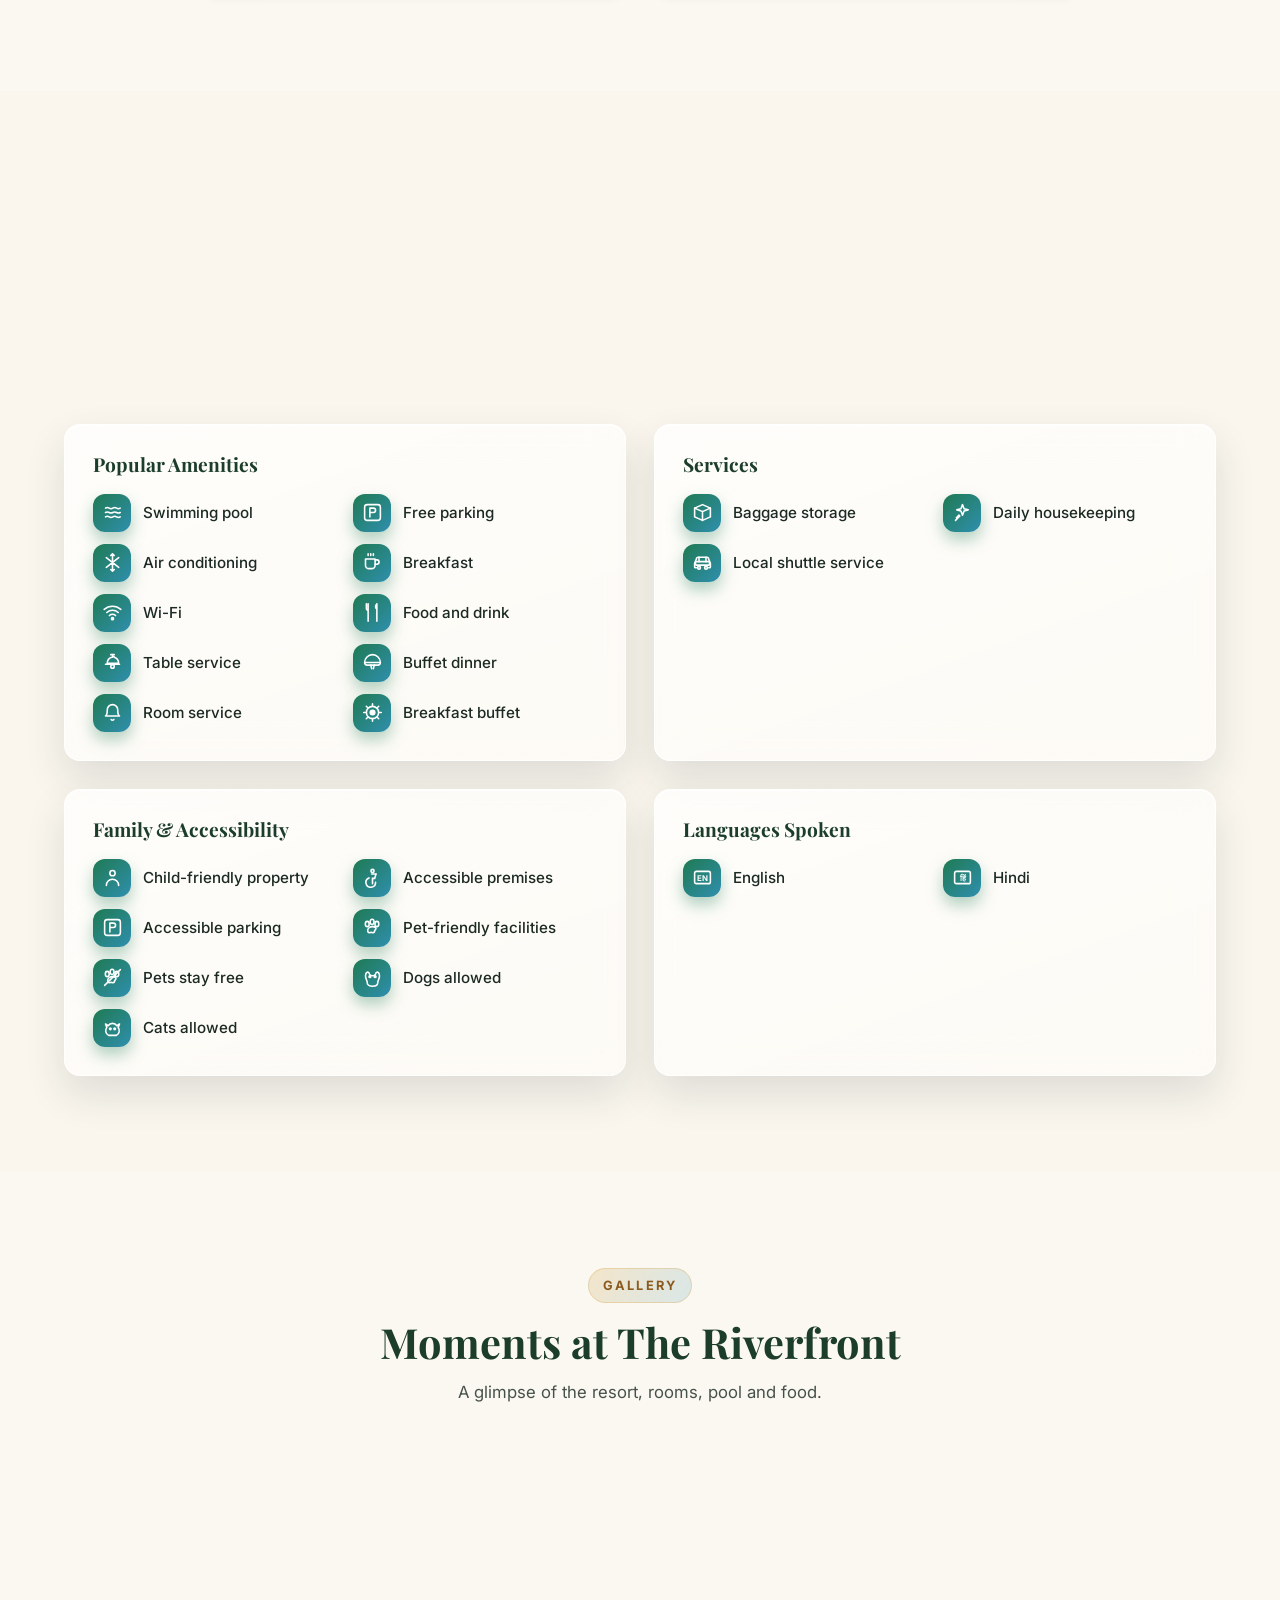
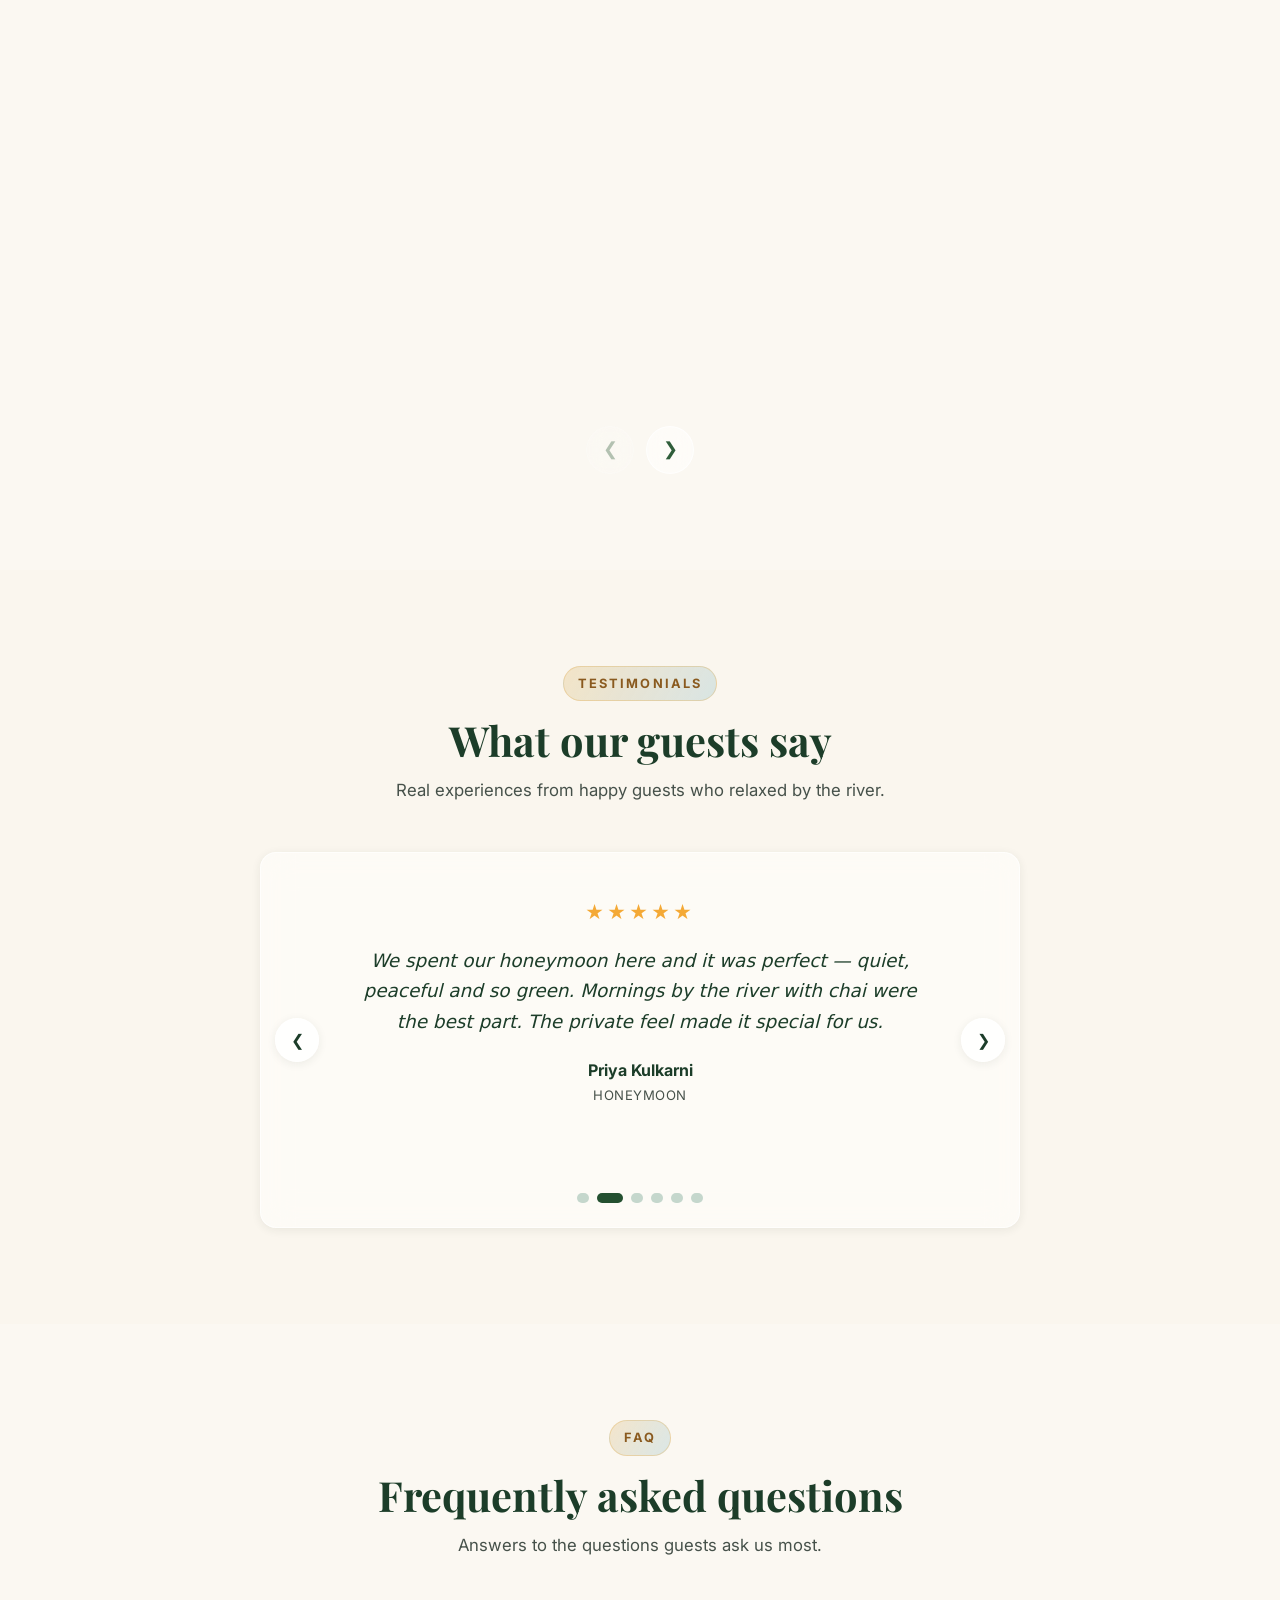
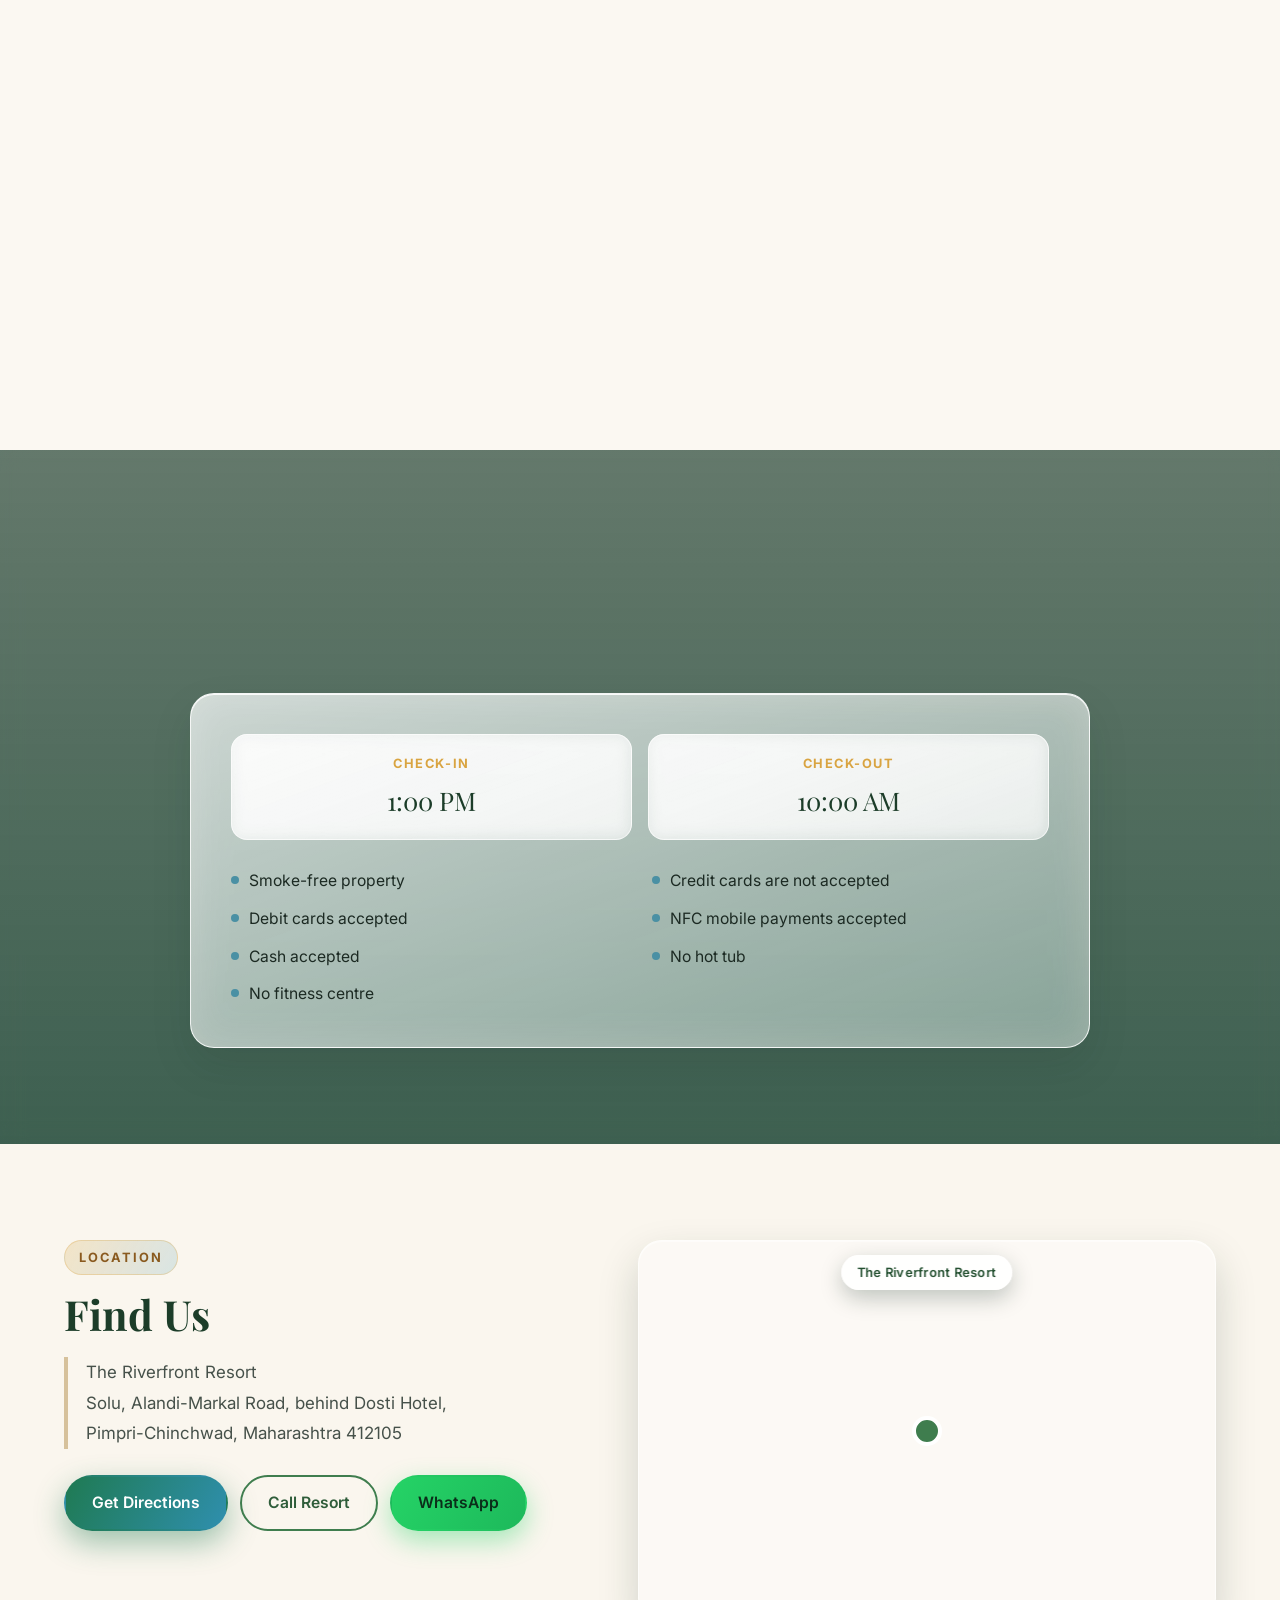
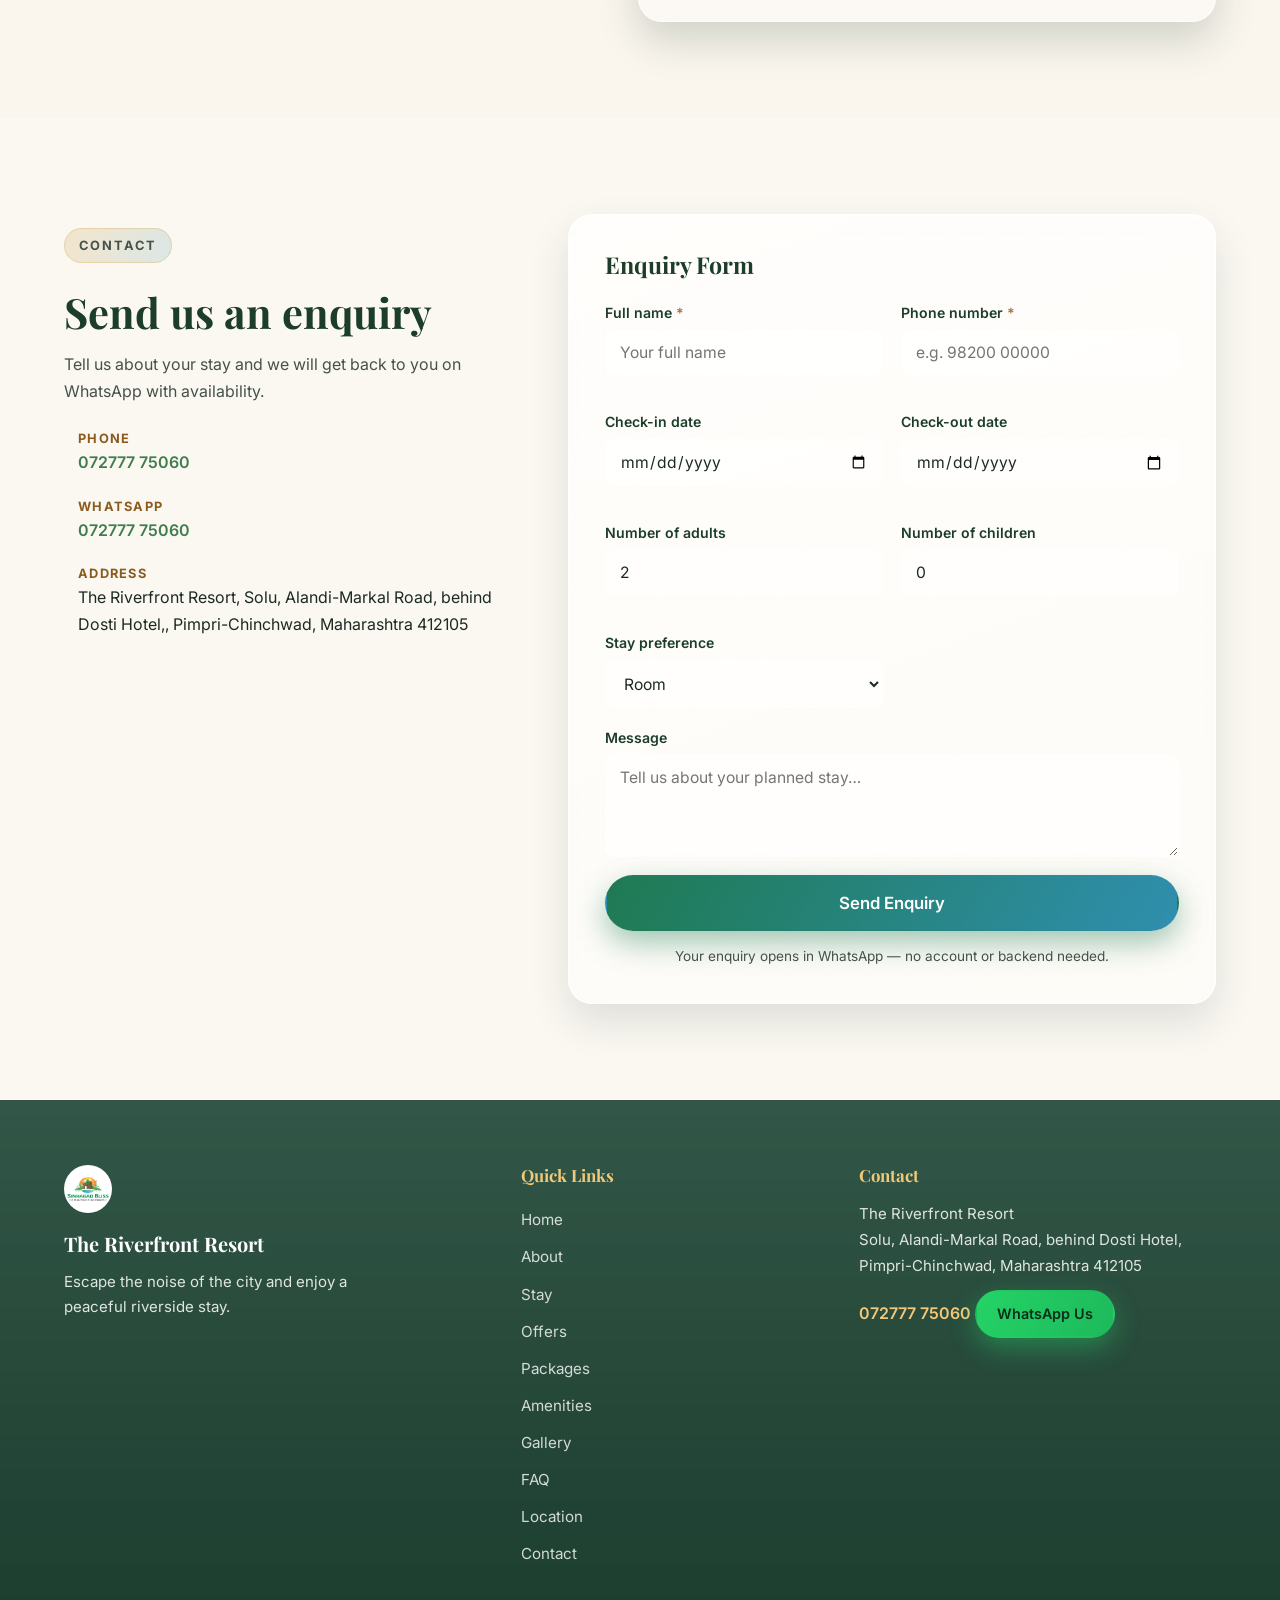
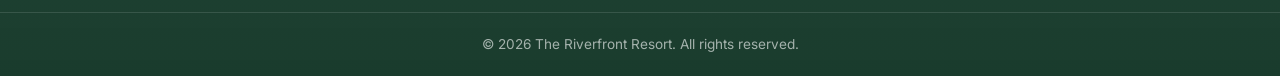
==== commit 1a56411e: "Make photo folders drive the UI; fix a11y, SEO and performance Adding photos to assets/images/ did n" ====
--- a/index.html
+++ b/index.html
@@ -6,15 +6,30 @@
   <meta name="description" id="metaDescription" content="The Riverfront Resort — a peaceful riverside resort in Pimpri-Chinchwad for families, couples, groups and pet owners. Rooms, amenities and a welcoming atmosphere." />
   <title>The Riverfront Resort | Relax by nature</title>
 
-  <!-- Social share preview (values updated from js/data.js) -->
+  <meta name="theme-color" content="#1c3d29" />
+  <link rel="canonical" id="canonicalLink" href="https://www.theriverfrontresort.in/" />
+
+  <!--
+    Social share preview. These values are refreshed from js/data.js at run
+    time, but they are written out here too so that link-preview bots which do
+    not run JavaScript still get a title, description and image.
+    The image must be a FULL https:// address — set `seo.siteUrl` in js/data.js.
+  -->
   <meta property="og:type" content="website" />
+  <meta property="og:site_name" id="ogSiteName" content="The Riverfront Resort" />
+  <meta property="og:url" id="ogUrl" content="https://www.theriverfrontresort.in/" />
   <meta property="og:title" id="ogTitle" content="The Riverfront Resort | Relax by nature" />
-  <meta property="og:description" id="ogDescription" content="The Riverfront Resort — a peaceful riverside resort in Pimpri-Chinchwad." />
-  <meta property="og:image" id="ogImage" content="assets/images/branding/resort-logo.png" />
+  <meta property="og:description" id="ogDescription" content="The Riverfront Resort — a peaceful riverside resort in Pimpri-Chinchwad for families, couples, groups and pet owners." />
+  <meta property="og:image" id="ogImage" content="https://www.theriverfrontresort.in/assets/images/hero/Gemini_Generated_Image_fxf8qvfxf8qvfxf8.png" />
+  <meta property="og:image:alt" id="ogImageAlt" content="Riverside view of The Riverfront Resort" />
   <meta name="twitter:card" content="summary_large_image" />
+  <meta name="twitter:title" id="twitterTitle" content="The Riverfront Resort | Relax by nature" />
+  <meta name="twitter:description" id="twitterDescription" content="A peaceful riverside resort in Pimpri-Chinchwad for families, couples, groups and pet owners." />
+  <meta name="twitter:image" id="twitterImage" content="https://www.theriverfrontresort.in/assets/images/hero/Gemini_Generated_Image_fxf8qvfxf8qvfxf8.png" />
 
   <!-- Favicon (assets/images/branding/resort-logo.png) -->
   <link rel="icon" type="image/png" href="assets/images/branding/resort-logo.png" />
+  <link rel="apple-touch-icon" href="assets/images/branding/resort-logo.png" />
 
   <link rel="preconnect" href="https://fonts.googleapis.com" />
   <link rel="preconnect" href="https://fonts.gstatic.com" crossorigin />
@@ -33,6 +48,30 @@
 
   <!-- Scroll progress bar -->
   <div class="scroll-progress" id="scrollProgress" aria-hidden="true"></div>
+
+  <!--
+    Most of this page is built by js/main.js. If scripts are blocked, show the
+    details a visitor actually needs rather than a page of empty sections.
+  -->
+  <noscript>
+    <div class="noscript-banner">
+      <h2>The Riverfront Resort</h2>
+      <p>
+        A peaceful riverside resort in Pimpri-Chinchwad for families, couples,
+        groups and pet owners. This page needs JavaScript for photos and the
+        enquiry form — please get in touch directly:
+      </p>
+      <ul>
+        <li><strong>Phone:</strong> <a href="tel:+917277775060">072777 75060</a></li>
+        <li><strong>WhatsApp:</strong> <a href="https://wa.me/917277775060">072777 75060</a></li>
+        <li>
+          <strong>Address:</strong> Solu, Alandi-Markal Road, behind Dosti Hotel,
+          Pimpri-Chinchwad, Maharashtra 412105
+        </li>
+        <li><strong>Check-in:</strong> 1:00 PM &nbsp;·&nbsp; <strong>Check-out:</strong> 10:00 AM</li>
+      </ul>
+    </div>
+  </noscript>
 
   <!-- ============================ HEADER ============================ -->
   <header class="site-header" id="siteHeader">
@@ -174,7 +213,11 @@
           <h2 class="section-title" id="testimTitle">What our guests say</h2>
           <p class="section-sub" id="testimSub">Real experiences from happy guests who relaxed by the river.</p>
         </header>
-        <div class="testim-slider reveal" id="testimSlider" aria-live="polite">
+        <!--
+          No aria-live here: the slider advances on a timer, and a live region
+          would make screen readers read out a new review every few seconds.
+        -->
+        <div class="testim-slider reveal" id="testimSlider" aria-roledescription="carousel" aria-label="Guest reviews">
           <div class="testim-track" id="testimTrack"><!-- slides populated from data.js --></div>
           <div class="testim-nav" id="testimNav" aria-label="Testimonial controls">
             <button type="button" class="ts-btn" id="tsPrev" aria-label="Previous testimonial">&#10094;</button>
--- a/css/styles.css
+++ b/css/styles.css
@@ -18,16 +18,19 @@
   --beige-300: #e6d7bd;
   --sand: #d6c19b;
   --earth: #a9713f;
-  --ink: #28302a;
-  --muted: #5d655b;
+  --ink: #1c2a23;
+  --muted: #46514a;
   --white: #ffffff;
   --wa-green: #25d366;
+
+  --gold: #d9a441;
+  --gold-soft: #f2c879;
 
   --shadow-sm: 0 2px 10px rgba(40, 48, 42, 0.08);
   --shadow-md: 0 10px 30px rgba(40, 48, 42, 0.12);
   --shadow-lg: 0 18px 50px rgba(28, 61, 41, 0.18);
-
-  --radius-sm: 8px;
+  --glow-green: 0 12px 30px rgba(31, 122, 82, 0.42);
+
   --radius: 16px;
   --radius-lg: 24px;
 
@@ -36,7 +39,15 @@
 
   --header-h: 76px;
   --ease: cubic-bezier(0.22, 0.61, 0.36, 1);
-}
+
+  /* Position of the cursor, used by the warm light in .bg-mouse */
+  --mx: 50%;
+  --my: 50%;
+}
+
+/* The `hidden` attribute must win over the display rules further down, so a
+   section with no content to show (e.g. no photos yet) really disappears. */
+[hidden] { display: none !important; }
 
 /* ------------------------------ reset/base ------------------------------ */
 *,
@@ -59,9 +70,27 @@
   -webkit-font-smoothing: antialiased;
 }
 
+/* ------------------------------ no-JS / boot failure ------------------------------ */
+.noscript-banner,
+.boot-error {
+  position: relative;
+  z-index: 200;
+  max-width: 720px;
+  margin: 96px auto 24px;
+  padding: 28px 32px;
+  background: var(--white);
+  border: 1px solid rgba(63, 125, 78, 0.25);
+  border-left: 5px solid var(--forest-600);
+  border-radius: var(--radius);
+  box-shadow: var(--shadow-md);
+}
+.noscript-banner h2 { font-size: 1.5rem; margin-bottom: 10px; }
+.noscript-banner p { color: var(--muted); margin-bottom: 16px; }
+.noscript-banner li { padding: 5px 0; font-size: 0.98rem; }
+.noscript-banner a { font-weight: 600; }
+.boot-error { font-weight: 600; }
+
 /* ============ full-page animated gradient background ============ */
-:root { --mx: 50%; --my: 50%; }
-
 .bg-anim {
   position: fixed;
   inset: 0;
@@ -148,7 +177,9 @@
 }
 
 .section { padding: 96px 0; }
-.section-tinted { background: transparent; }
+/* Alternating sections get a faint wash so they read as separate bands over
+   the animated background. */
+.section-tinted { background: rgba(255, 255, 255, 0.24); }
 
 .section-head {
   text-align: center;
@@ -383,10 +414,20 @@
   padding: 12px 24px 24px;
   transform: translateY(-16px);
   opacity: 0;
+  /* visibility (not just opacity) keeps the closed menu's links out of the
+     keyboard tab order. js/main.js also sets `inert` for good measure. */
+  visibility: hidden;
   pointer-events: none;
-  transition: opacity 0.35s var(--ease), transform 0.35s var(--ease);
-}
-.mobile-menu.open { opacity: 1; transform: none; pointer-events: auto; }
+  transition: opacity 0.35s var(--ease), transform 0.35s var(--ease),
+    visibility 0s linear 0.35s;
+}
+.mobile-menu.open {
+  opacity: 1;
+  transform: none;
+  visibility: visible;
+  pointer-events: auto;
+  transition-delay: 0s;
+}
 .mobile-menu a {
   display: block;
   padding: 13px 14px;
@@ -419,6 +460,15 @@
   inset: 0;
   background: var(--forest-900);
 }
+/* Shown when assets/images/hero/ is empty or the photo fails to load, so the
+   headline always sits on a designed backdrop rather than a flat slab. */
+.hero-media.no-photo {
+  background:
+    radial-gradient(60% 60% at 25% 20%, rgba(63, 125, 78, 0.9), transparent 70%),
+    radial-gradient(55% 55% at 80% 70%, rgba(47, 143, 174, 0.85), transparent 70%),
+    linear-gradient(160deg, #0d2b1d, #123f37);
+}
+.hero-media.no-photo picture { display: none; }
 .hero-media picture,
 .hero-media img {
   width: 100%;
@@ -1339,6 +1389,26 @@
 .back-to-top.show { opacity: 1; transform: none; pointer-events: auto; }
 .back-to-top:hover { background: var(--forest-700); }
 
+/* ------------------------------ keyboard focus ------------------------------ */
+/* Every interactive element needs a visible focus ring for keyboard users.
+   :focus-visible keeps it away from mouse clicks. */
+a:focus-visible,
+button:focus-visible,
+summary:focus-visible,
+input:focus-visible,
+select:focus-visible,
+textarea:focus-visible {
+  outline: 3px solid var(--forest-500);
+  outline-offset: 2px;
+  border-radius: 6px;
+}
+.site-header a:focus-visible,
+.hero a:focus-visible,
+.lightbox button:focus-visible,
+.site-footer a:focus-visible {
+  outline-color: var(--gold-soft);
+}
+
 /* ------------------------------ reveal animations ------------------------------ */
 .reveal { opacity: 0; transform: translateY(26px); transition: opacity 0.75s var(--ease), transform 0.75s var(--ease); }
 .reveal.in { opacity: 1; transform: none; }
@@ -1346,26 +1416,31 @@
 .reveal-d2 { transition-delay: 0.16s; }
 .reveal-d3 { transition-delay: 0.24s; }
 
+/* About section with no photos yet: let the text use the full width. */
+.about-grid.no-media { grid-template-columns: 1fr; }
+
 @media (prefers-reduced-motion: reduce) {
   html { scroll-behavior: auto; }
   .reveal { opacity: 1; transform: none; transition: none; }
+  * { transition-duration: 0.01ms !important; animation-duration: 0.01ms !important; }
+
+  /* Collapsing the durations is not enough on its own: the spinning blurred
+     blobs and the hue-rotate filter stay expensive to composite even when
+     frozen. Drop the decoration entirely and keep a plain background. */
+  .bg-anim { animation: none; filter: none; background-size: auto; }
+  .bg-blob,
+  .bg-mouse,
+  .hero-particles,
+  .hero-orb { display: none; }
   .hero-scroll-dot, .skeleton::after { animation: none; }
-  * { transition-duration: 0.01ms !important; animation-duration: 0.01ms !important; }
-}
-
-/* ============================== RICH THEME UPGRADE ============================== */
-:root {
-  --emerald: #062b1c;
-  --gold: #d9a441;
-  --gold-soft: #f2c879;
-  --muted: #46514a;
-  --ink: #1c2a23;
-  --grad-brand: linear-gradient(120deg, #1f7a52, #2f8fae);
-  --grad-head: linear-gradient(115deg, #1c5c3e, #2f8fae 45%, #d9a441);
-  --grad-gold: linear-gradient(120deg, #d9a441, #f2c879);
-  --glow-green: 0 12px 30px rgba(31, 122, 82, 0.42);
-  --glow-gold: 0 10px 28px rgba(217, 164, 65, 0.4);
-}
+  .hero-media img { transform: none; }
+}
+
+/* ============================== RICH THEME LAYER ==============================
+   Colour and depth refinements applied on top of the base rules above. The
+   custom properties these use are declared once, in the :root block at the
+   top of this file.
+   ============================================================================ */
 
 /* ---------- headings: solid, high-contrast ---------- */
 .section-title,
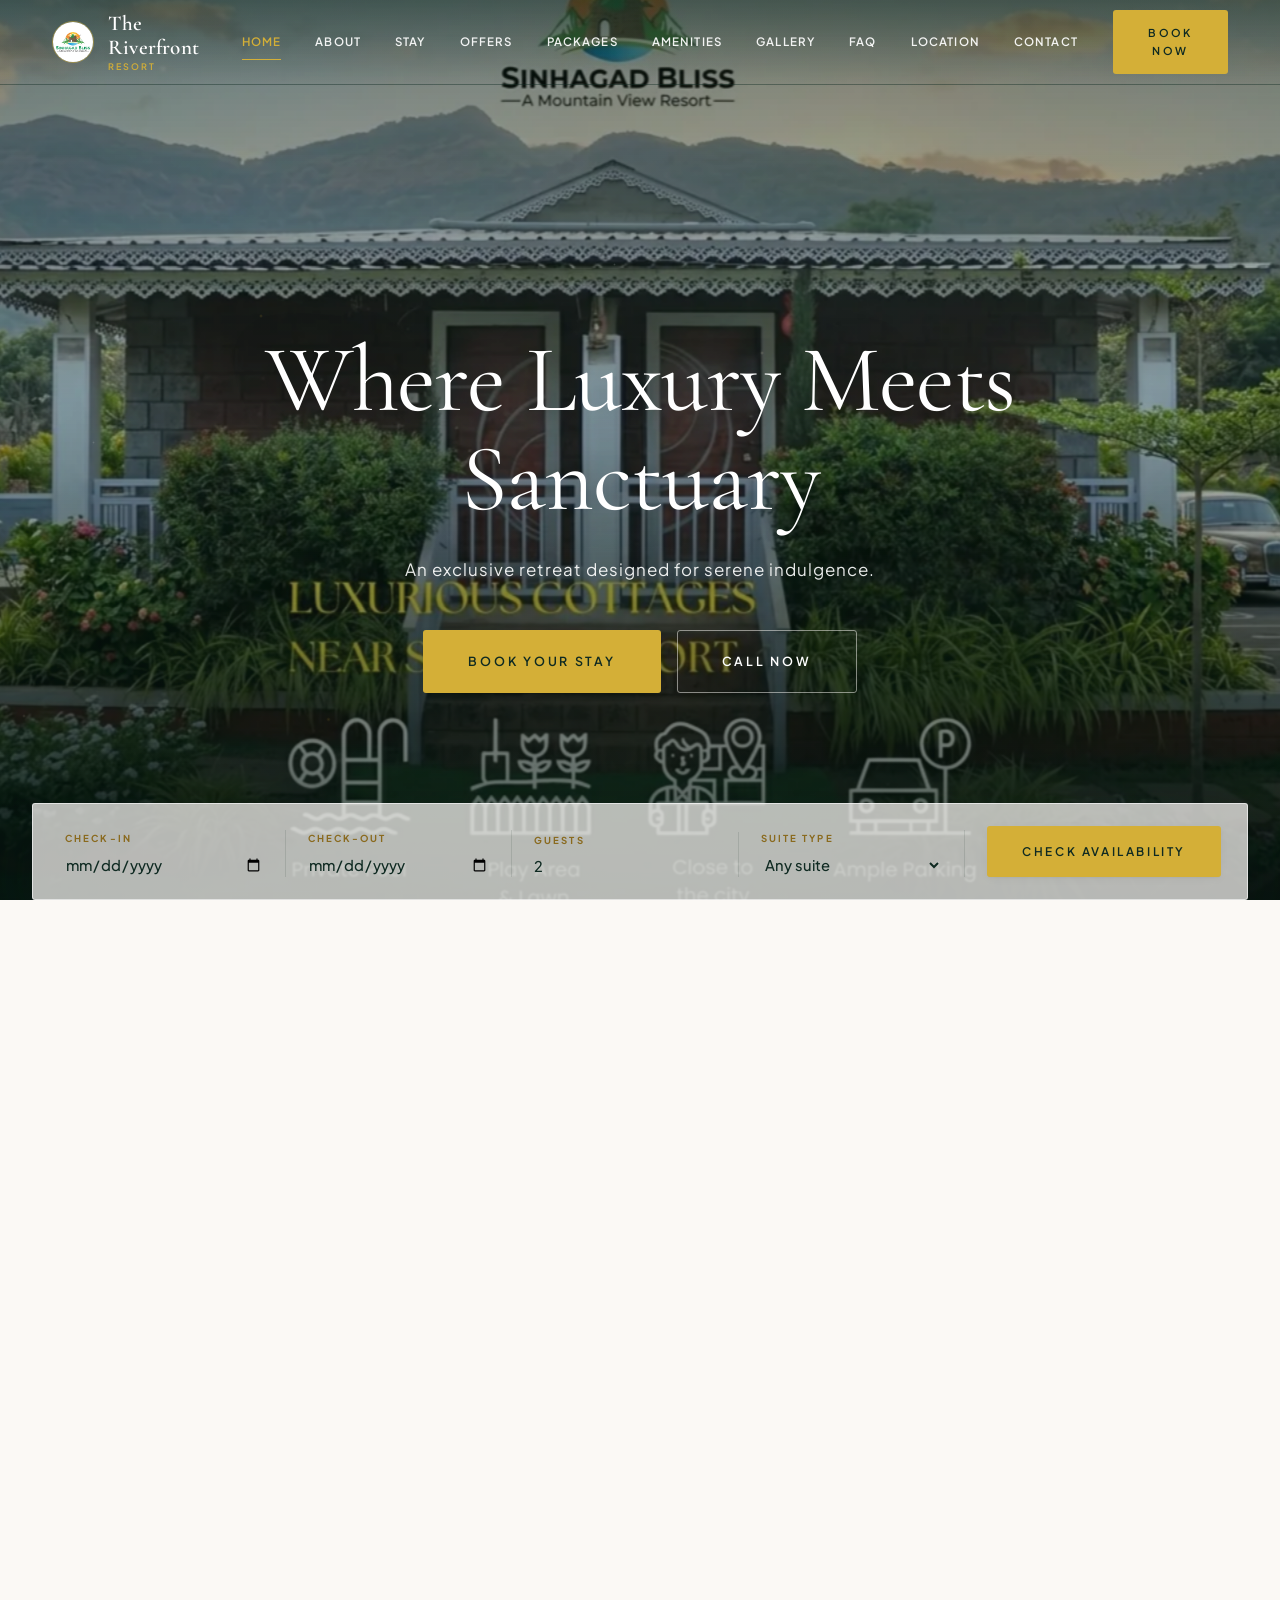
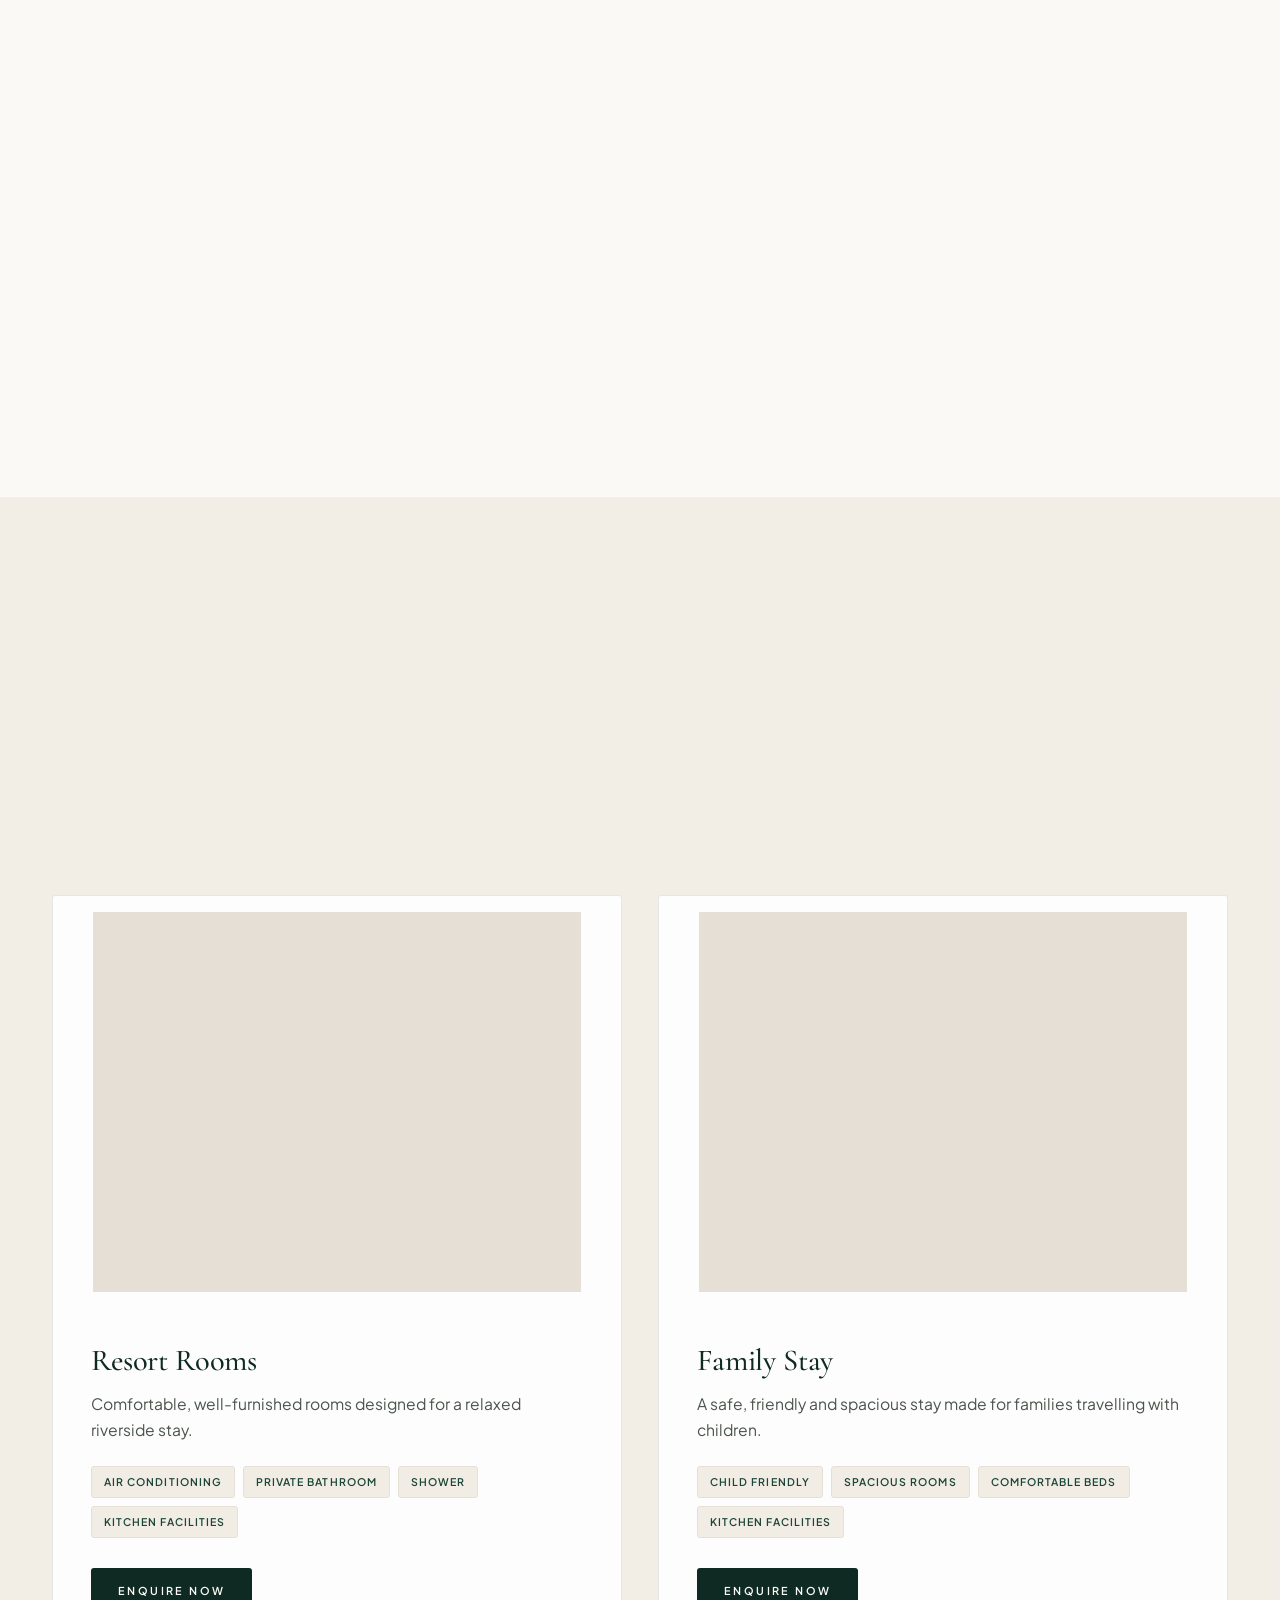
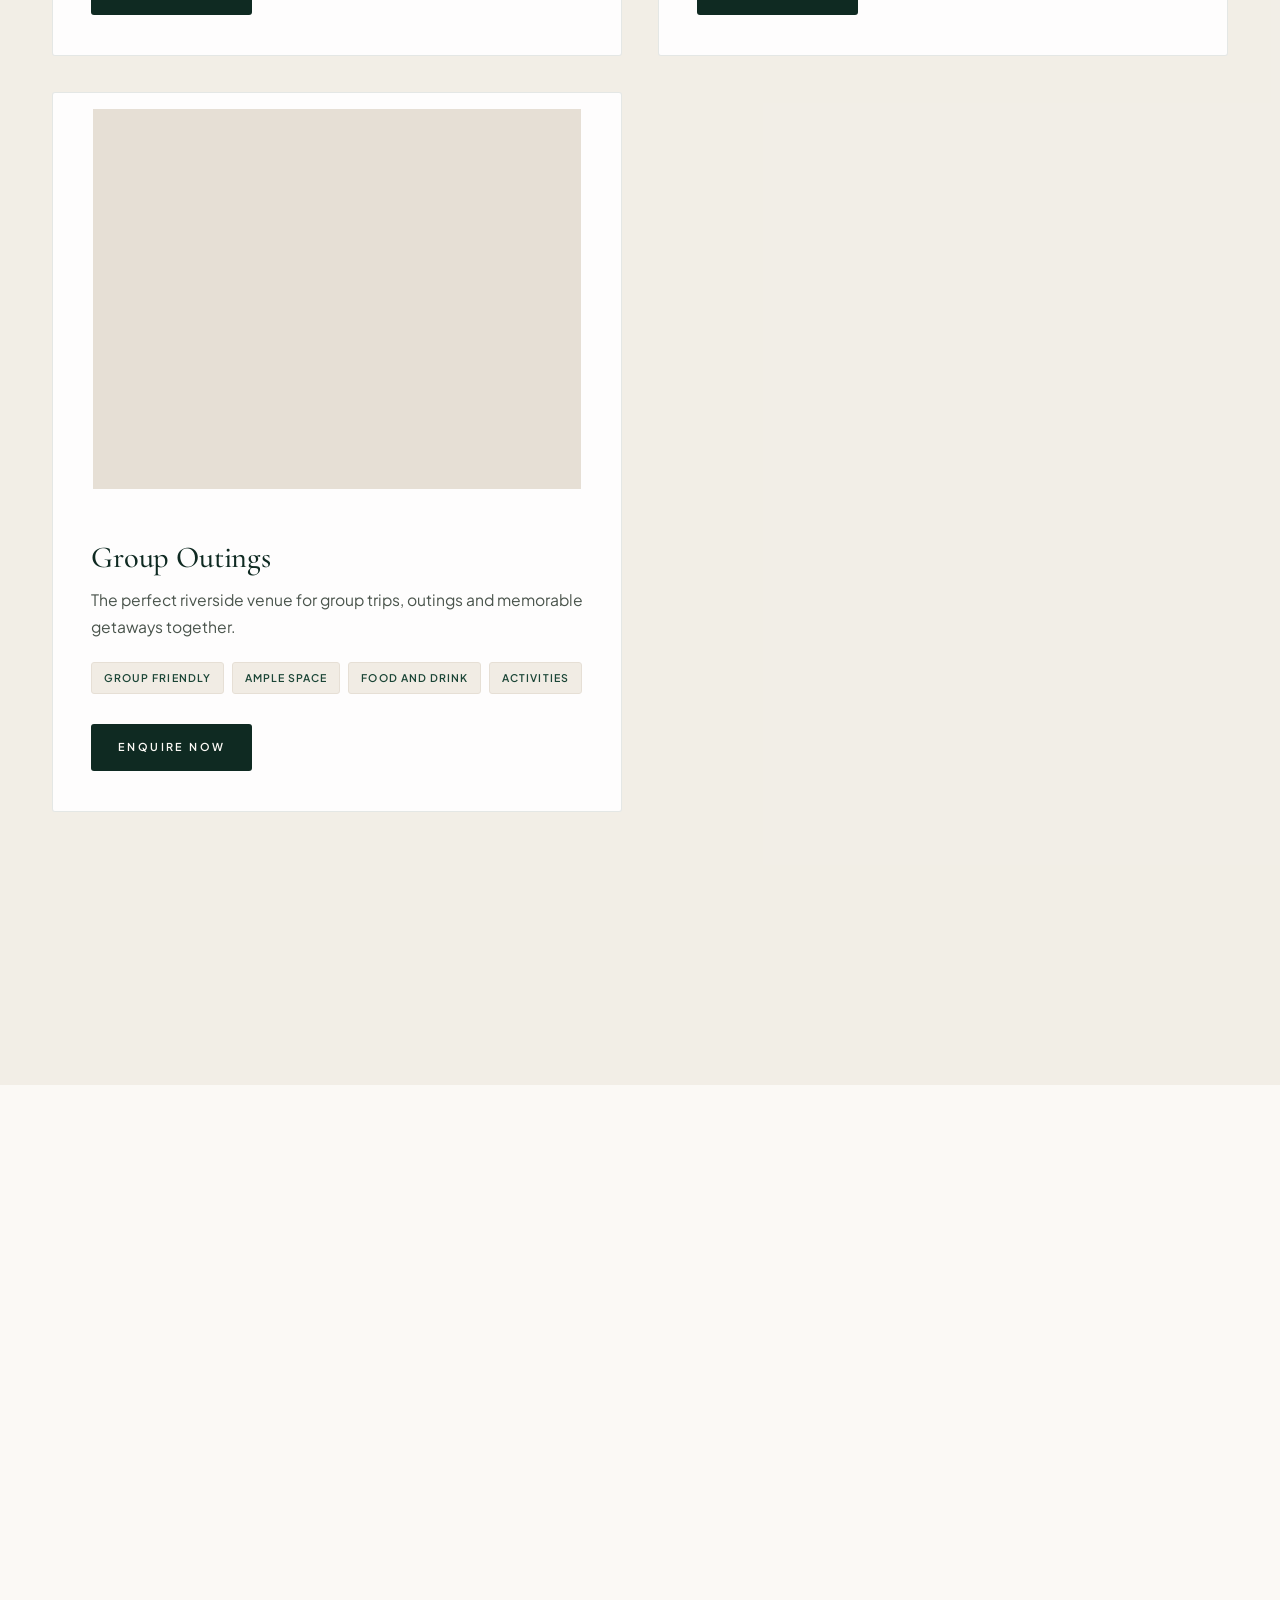
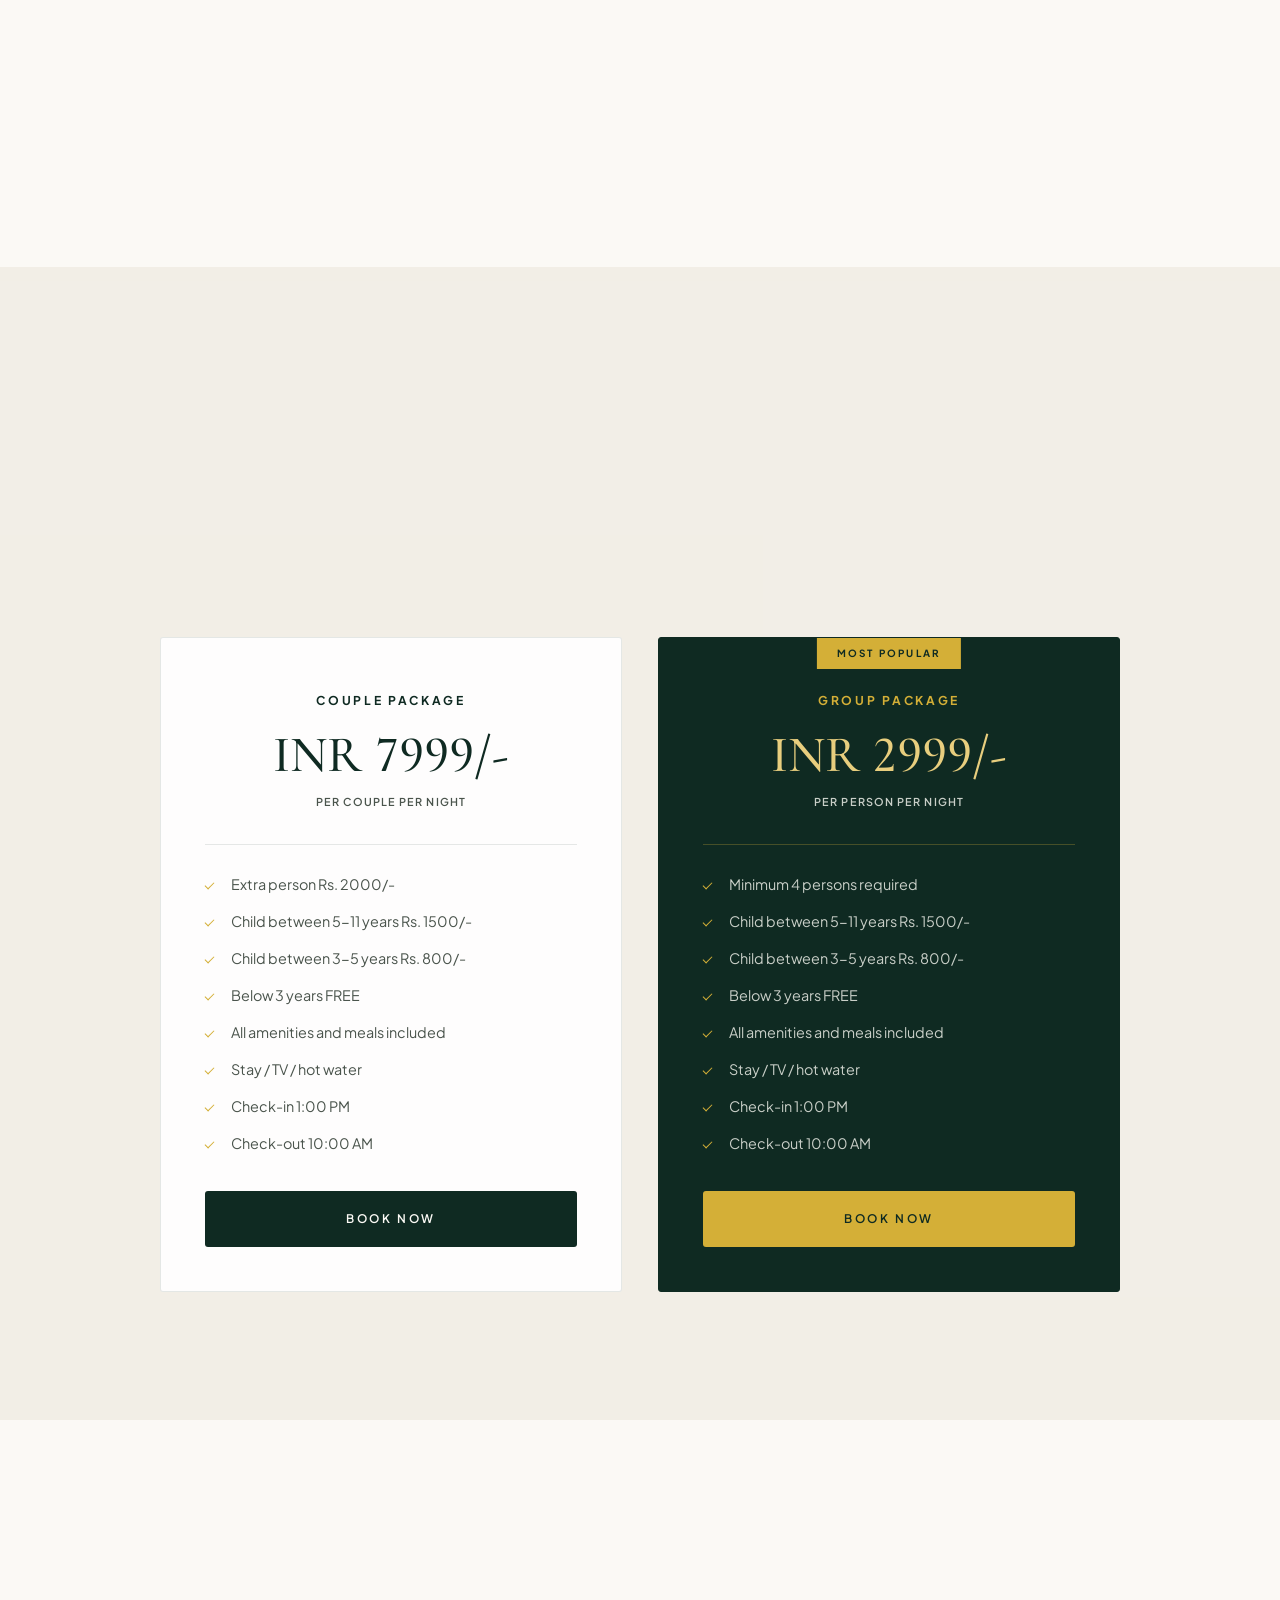
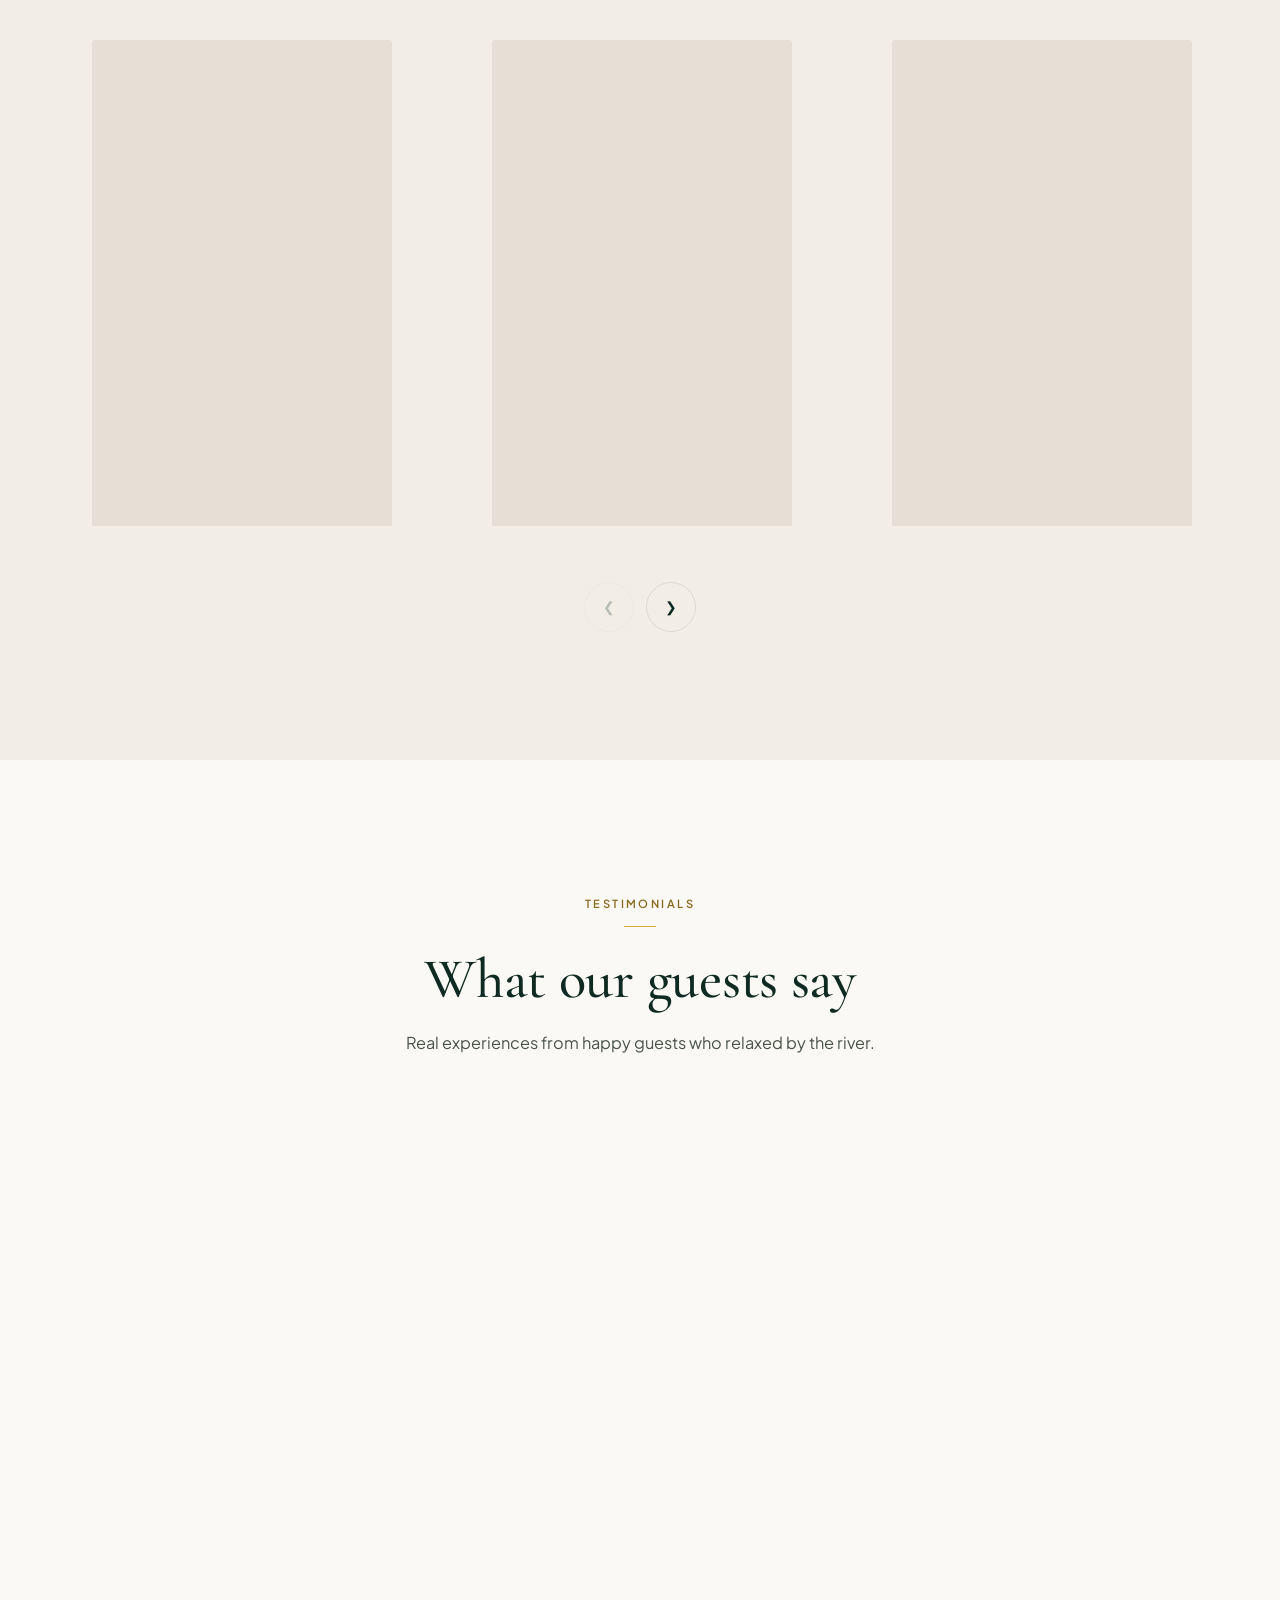
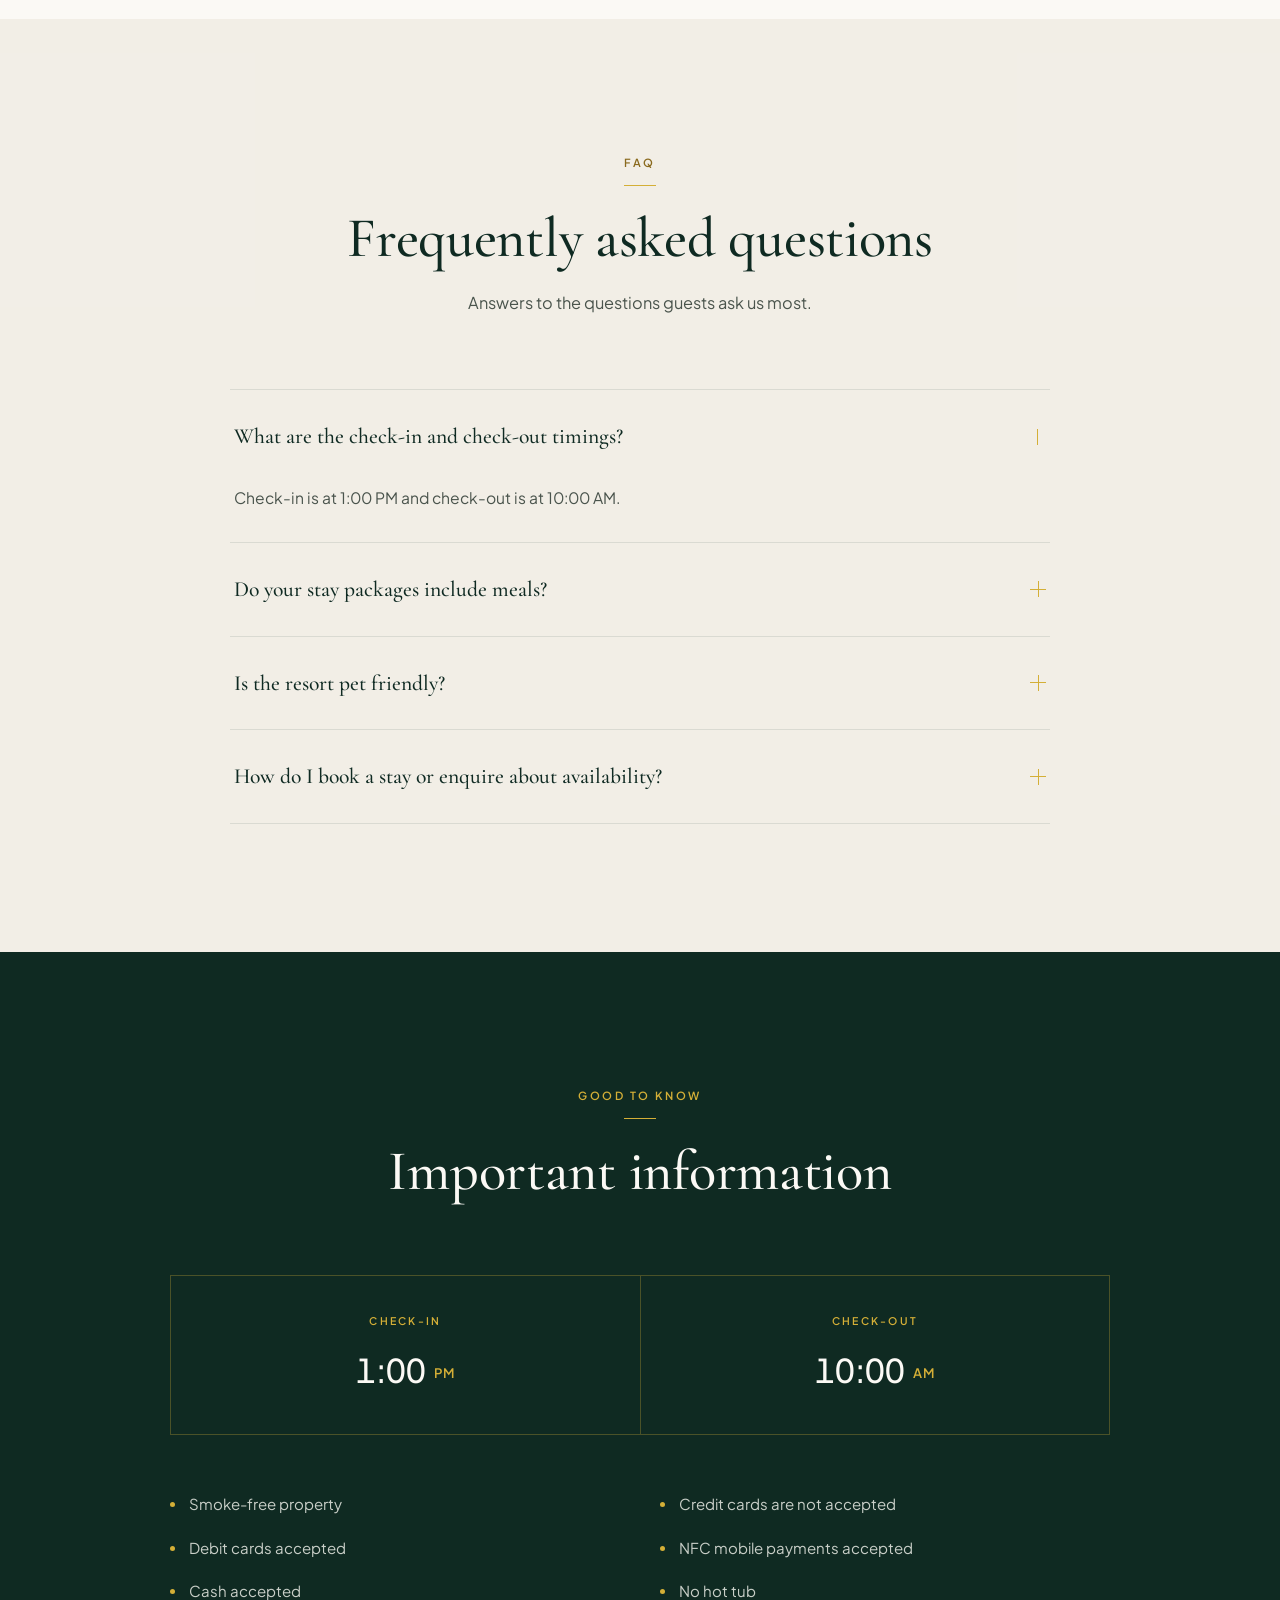
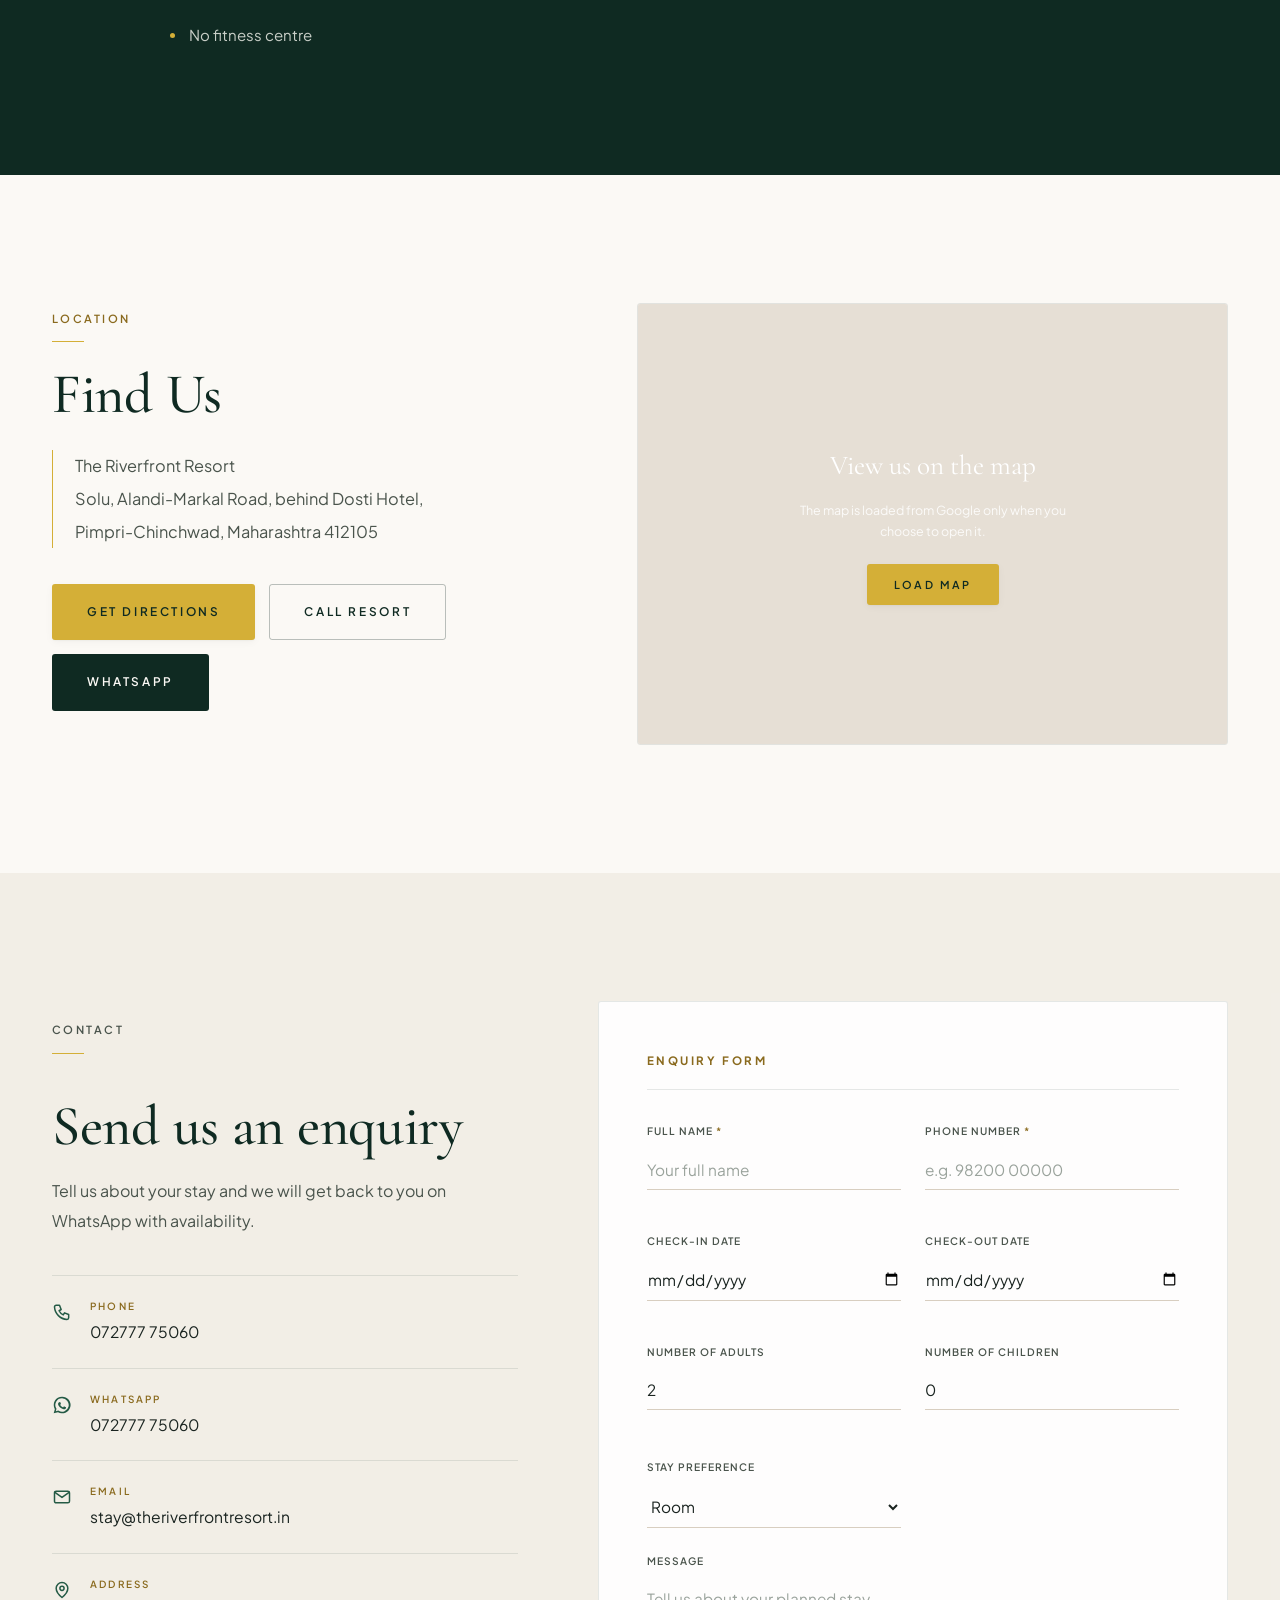
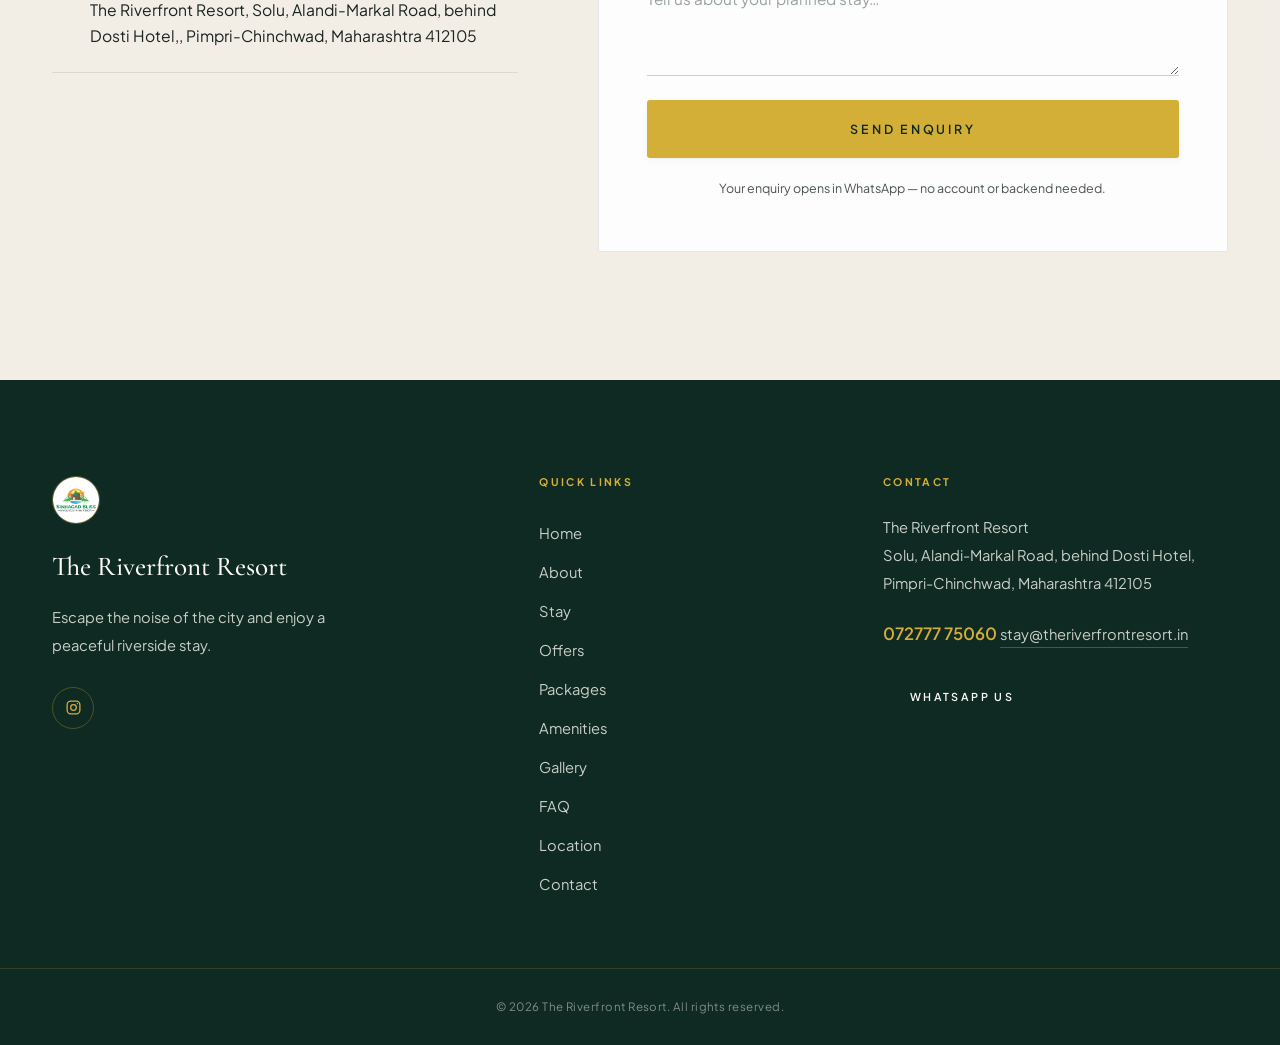
==== commit 999ec24d: "Premium redesign, live photo scanning, and hero availability bar PHOTOS WITHOUT A BUILD STEP js/auto" ====
--- a/index.html
+++ b/index.html
@@ -6,7 +6,7 @@
   <meta name="description" id="metaDescription" content="The Riverfront Resort — a peaceful riverside resort in Pimpri-Chinchwad for families, couples, groups and pet owners. Rooms, amenities and a welcoming atmosphere." />
   <title>The Riverfront Resort | Relax by nature</title>
 
-  <meta name="theme-color" content="#1c3d29" />
+  <meta name="theme-color" content="#0f2a22" />
   <link rel="canonical" id="canonicalLink" href="https://www.theriverfrontresort.in/" />
 
   <!--
@@ -31,13 +31,20 @@
   <link rel="icon" type="image/png" href="assets/images/branding/resort-logo.png" />
   <link rel="apple-touch-icon" href="assets/images/branding/resort-logo.png" />
 
-  <link rel="preconnect" href="https://fonts.googleapis.com" />
-  <link rel="preconnect" href="https://fonts.gstatic.com" crossorigin />
-  <link href="https://fonts.googleapis.com/css2?family=Inter:wght@400;500;600;700&family=Playfair+Display:wght@500;600;700&display=swap" rel="stylesheet" />
-
+  <!--
+    Fonts are self-hosted (see scripts/fetch-fonts.py), so the page contacts
+    no third party before the visitor interacts with it and text paints
+    without an extra DNS + TLS round trip.
+    Headings: Cormorant Garamond. UI: Plus Jakarta Sans.
+  -->
+  <link rel="preload" href="assets/fonts/plus-jakarta-sans-400-latin.woff2" as="font" type="font/woff2" crossorigin />
+  <link rel="preload" href="assets/fonts/cormorant-garamond-500-latin.woff2" as="font" type="font/woff2" crossorigin />
+  <link rel="stylesheet" href="css/fonts.css" />
   <link rel="stylesheet" href="css/styles.css" />
 </head>
 <body>
+  <!-- Lets keyboard and screen-reader users jump past the navigation. -->
+  <a class="skip-link" href="#main">Skip to content</a>
   <!-- Full-page animated gradient background -->
   <div class="bg-anim" aria-hidden="true">
     <div class="bg-blob bg-blob-1"></div>
@@ -101,26 +108,49 @@
     <a id="mobileBookBtn" class="btn btn-primary" target="_blank" rel="noopener">Book Now</a>
   </nav>
 
-  <main>
+  <main id="main">
     <!-- ============================ HERO ============================ -->
     <section class="hero" id="home">
-      <div class="hero-media" id="heroMedia"><!-- skeleton shown until image loads --></div>
+      <!--
+        Background is built by js/main.js. It uses an ambient video loop when
+        one exists at the path in `hero.video` (js/data.js); otherwise it
+        cross-fades the photos in assets/images/hero/ with a slow zoom.
+      -->
+      <div class="hero-media" id="heroMedia"></div>
       <div class="hero-overlay"></div>
-      <div class="hero-orb hero-orb-1" aria-hidden="true"></div>
-      <div class="hero-orb hero-orb-2" aria-hidden="true"></div>
-      <div class="hero-orb hero-orb-3" aria-hidden="true"></div>
-      <div class="hero-orb hero-orb-4" aria-hidden="true"></div>
+
       <div class="hero-content container">
-        <h1 class="hero-title" id="heroHeading">The Riverfront Resort</h1>
-        <p class="hero-subtitle" id="heroSubtitle">Relax by nature. Stay in comfort. Create unforgettable memories.</p>
+        <h1 class="hero-title" id="heroHeading">Where Luxury Meets Sanctuary</h1>
+        <p class="hero-subtitle" id="heroSubtitle">An exclusive retreat designed for serene indulgence.</p>
         <div class="hero-actions">
           <a id="heroBookBtn" class="btn btn-primary btn-lg" target="_blank" rel="noopener">Book Your Stay</a>
           <a id="heroCallBtn" class="btn btn-outline-light btn-lg" href="tel:+917277775060">Call Now</a>
         </div>
       </div>
-      <a class="hero-scroll" href="#about" aria-label="Scroll down to the about section">
-        <span class="hero-scroll-dot"></span>
-      </a>
+
+      <!-- Floating availability bar -->
+      <form class="avail-bar" id="availBar" novalidate>
+        <div class="avail-inner container">
+          <div class="avail-field">
+            <label for="aCheckIn" id="aCheckInLabel">Check-in</label>
+            <input type="date" id="aCheckIn" name="checkin" />
+          </div>
+          <div class="avail-field">
+            <label for="aCheckOut" id="aCheckOutLabel">Check-out</label>
+            <input type="date" id="aCheckOut" name="checkout" />
+          </div>
+          <div class="avail-field">
+            <label for="aGuests" id="aGuestsLabel">Guests</label>
+            <input type="number" id="aGuests" name="guests" min="1" max="60" value="2" inputmode="numeric" />
+          </div>
+          <div class="avail-field">
+            <label for="aSuite" id="aSuiteLabel">Suite type</label>
+            <select id="aSuite" name="suite"><!-- populated from data.js --></select>
+          </div>
+          <button type="submit" class="btn btn-primary avail-submit" id="availSubmit">Check Availability</button>
+        </div>
+        <p class="avail-error" id="availError" role="alert"></p>
+      </form>
     </section>
 
     <!-- ============================ ABOUT ============================ -->
@@ -264,8 +294,20 @@
             <a id="locWaBtn" class="btn btn-whatsapp" target="_blank" rel="noopener">WhatsApp</a>
           </div>
         </div>
+        <!--
+          The Google Maps embed is not loaded until the visitor asks for it.
+          Until then this shows a photo of the surroundings, so no visitor
+          data reaches Google on page load and the map costs nothing.
+        -->
         <div class="location-map reveal" id="locationMap">
-          <!-- iframe populated from data.js -->
+          <div class="map-facade" id="mapFacade">
+            <div class="map-facade-media" id="mapFacadeMedia"></div>
+            <div class="map-facade-body">
+              <p class="map-facade-title" id="mapFacadeTitle">View us on the map</p>
+              <p class="map-facade-note" id="mapFacadeNote">The map is loaded from Google only when you choose to open it.</p>
+              <button type="button" class="btn btn-primary btn-sm" id="mapLoadBtn">Load map</button>
+            </div>
+          </div>
         </div>
       </div>
     </section>
@@ -277,17 +319,22 @@
           <p class="eyebrow" id="conEyebrow">Contact</p>
           <h2 class="section-title" id="conTitle">Send us an enquiry</h2>
           <p id="conIntro">Tell us about your stay and we will get back to you on WhatsApp with availability.</p>
+          <!-- data-icon names map to the ICONS table in js/main.js. -->
           <ul class="contact-list">
             <li>
-              <span class="ci-icon" aria-hidden="true"></span>
+              <span class="ci-icon" data-icon="phone" aria-hidden="true"></span>
               <div><strong>Phone</strong><a id="contactPhone" href="tel:+917277775060"></a></div>
             </li>
             <li>
-              <span class="ci-icon" aria-hidden="true"></span>
+              <span class="ci-icon" data-icon="whatsapp" aria-hidden="true"></span>
               <div><strong>WhatsApp</strong><a id="contactWa" href="#" target="_blank" rel="noopener"></a></div>
             </li>
+            <li id="contactEmailRow">
+              <span class="ci-icon" data-icon="mail" aria-hidden="true"></span>
+              <div><strong>Email</strong><a id="contactEmail" href="#"></a></div>
+            </li>
             <li>
-              <span class="ci-icon" aria-hidden="true"></span>
+              <span class="ci-icon" data-icon="pin" aria-hidden="true"></span>
               <div><strong>Address</strong><span id="contactAddress"></span></div>
             </li>
           </ul>
@@ -369,6 +416,7 @@
         <h4 id="footerContactTitle">Contact</h4>
         <address class="footer-address" id="footerAddress"></address>
         <a class="footer-phone" id="footerPhone" href="tel:+917277775060"></a>
+        <a class="footer-email" id="footerEmail" href="#"></a>
         <a id="footerWaBtn" class="btn btn-whatsapp btn-sm" target="_blank" rel="noopener">WhatsApp Us</a>
       </div>
     </div>
@@ -394,7 +442,16 @@
   <!-- Back to top -->
   <button class="back-to-top" id="backToTop" aria-label="Back to top">&#8593;</button>
 
+  <!--
+    images.js  - photo list written by scripts/generate-images.py (optimised)
+    autoscan.js- reads assets/images/ live at page load, so photos you drop in
+                 show up without running anything. Falls back to images.js on
+                 hosts that do not list folders.
+    data.js    - all the site's text and settings
+    main.js    - builds the page
+  -->
   <script src="js/images.js"></script>
+  <script src="js/autoscan.js"></script>
   <script src="js/data.js"></script>
   <script src="js/main.js"></script>
 </body>
--- a/css/fonts.css
+++ b/css/fonts.css
@@ -0,0 +1,204 @@
+/* AUTO-GENERATED from Google Fonts — latin + latin-ext subsets only.
+   Self-hosted so the page makes no request to Google before the
+   visitor has interacted, and so text paints without a third-party
+   round trip. Regenerate with scripts/fetch-fonts.py. */
+
+/* latin-ext */
+@font-face {
+  font-family: 'Cormorant Garamond';
+  font-style: italic;
+  font-weight: 300;
+  font-display: swap;
+  src: url(../assets/fonts/cormorant-garamond-300-italic-latin-ext.woff2) format('woff2');
+  unicode-range: U+0100-02BA, U+02BD-02C5, U+02C7-02CC, U+02CE-02D7, U+02DD-02FF, U+0304, U+0308, U+0329, U+1D00-1DBF, U+1E00-1E9F, U+1EF2-1EFF, U+2020, U+20A0-20AB, U+20AD-20C0, U+2113, U+2C60-2C7F, U+A720-A7FF;
+}
+
+/* latin */
+@font-face {
+  font-family: 'Cormorant Garamond';
+  font-style: italic;
+  font-weight: 300;
+  font-display: swap;
+  src: url(../assets/fonts/cormorant-garamond-300-italic-latin.woff2) format('woff2');
+  unicode-range: U+0000-00FF, U+0131, U+0152-0153, U+02BB-02BC, U+02C6, U+02DA, U+02DC, U+0304, U+0308, U+0329, U+2000-206F, U+20AC, U+2122, U+2191, U+2193, U+2212, U+2215, U+FEFF, U+FFFD;
+}
+
+/* latin-ext */
+@font-face {
+  font-family: 'Cormorant Garamond';
+  font-style: italic;
+  font-weight: 400;
+  font-display: swap;
+  src: url(../assets/fonts/cormorant-garamond-400-italic-latin-ext.woff2) format('woff2');
+  unicode-range: U+0100-02BA, U+02BD-02C5, U+02C7-02CC, U+02CE-02D7, U+02DD-02FF, U+0304, U+0308, U+0329, U+1D00-1DBF, U+1E00-1E9F, U+1EF2-1EFF, U+2020, U+20A0-20AB, U+20AD-20C0, U+2113, U+2C60-2C7F, U+A720-A7FF;
+}
+
+/* latin */
+@font-face {
+  font-family: 'Cormorant Garamond';
+  font-style: italic;
+  font-weight: 400;
+  font-display: swap;
+  src: url(../assets/fonts/cormorant-garamond-400-italic-latin.woff2) format('woff2');
+  unicode-range: U+0000-00FF, U+0131, U+0152-0153, U+02BB-02BC, U+02C6, U+02DA, U+02DC, U+0304, U+0308, U+0329, U+2000-206F, U+20AC, U+2122, U+2191, U+2193, U+2212, U+2215, U+FEFF, U+FFFD;
+}
+
+/* latin-ext */
+@font-face {
+  font-family: 'Cormorant Garamond';
+  font-style: normal;
+  font-weight: 300;
+  font-display: swap;
+  src: url(../assets/fonts/cormorant-garamond-300-latin-ext.woff2) format('woff2');
+  unicode-range: U+0100-02BA, U+02BD-02C5, U+02C7-02CC, U+02CE-02D7, U+02DD-02FF, U+0304, U+0308, U+0329, U+1D00-1DBF, U+1E00-1E9F, U+1EF2-1EFF, U+2020, U+20A0-20AB, U+20AD-20C0, U+2113, U+2C60-2C7F, U+A720-A7FF;
+}
+
+/* latin */
+@font-face {
+  font-family: 'Cormorant Garamond';
+  font-style: normal;
+  font-weight: 300;
+  font-display: swap;
+  src: url(../assets/fonts/cormorant-garamond-300-latin.woff2) format('woff2');
+  unicode-range: U+0000-00FF, U+0131, U+0152-0153, U+02BB-02BC, U+02C6, U+02DA, U+02DC, U+0304, U+0308, U+0329, U+2000-206F, U+20AC, U+2122, U+2191, U+2193, U+2212, U+2215, U+FEFF, U+FFFD;
+}
+
+/* latin-ext */
+@font-face {
+  font-family: 'Cormorant Garamond';
+  font-style: normal;
+  font-weight: 400;
+  font-display: swap;
+  src: url(../assets/fonts/cormorant-garamond-400-latin-ext.woff2) format('woff2');
+  unicode-range: U+0100-02BA, U+02BD-02C5, U+02C7-02CC, U+02CE-02D7, U+02DD-02FF, U+0304, U+0308, U+0329, U+1D00-1DBF, U+1E00-1E9F, U+1EF2-1EFF, U+2020, U+20A0-20AB, U+20AD-20C0, U+2113, U+2C60-2C7F, U+A720-A7FF;
+}
+
+/* latin */
+@font-face {
+  font-family: 'Cormorant Garamond';
+  font-style: normal;
+  font-weight: 400;
+  font-display: swap;
+  src: url(../assets/fonts/cormorant-garamond-400-latin.woff2) format('woff2');
+  unicode-range: U+0000-00FF, U+0131, U+0152-0153, U+02BB-02BC, U+02C6, U+02DA, U+02DC, U+0304, U+0308, U+0329, U+2000-206F, U+20AC, U+2122, U+2191, U+2193, U+2212, U+2215, U+FEFF, U+FFFD;
+}
+
+/* latin-ext */
+@font-face {
+  font-family: 'Cormorant Garamond';
+  font-style: normal;
+  font-weight: 500;
+  font-display: swap;
+  src: url(../assets/fonts/cormorant-garamond-500-latin-ext.woff2) format('woff2');
+  unicode-range: U+0100-02BA, U+02BD-02C5, U+02C7-02CC, U+02CE-02D7, U+02DD-02FF, U+0304, U+0308, U+0329, U+1D00-1DBF, U+1E00-1E9F, U+1EF2-1EFF, U+2020, U+20A0-20AB, U+20AD-20C0, U+2113, U+2C60-2C7F, U+A720-A7FF;
+}
+
+/* latin */
+@font-face {
+  font-family: 'Cormorant Garamond';
+  font-style: normal;
+  font-weight: 500;
+  font-display: swap;
+  src: url(../assets/fonts/cormorant-garamond-500-latin.woff2) format('woff2');
+  unicode-range: U+0000-00FF, U+0131, U+0152-0153, U+02BB-02BC, U+02C6, U+02DA, U+02DC, U+0304, U+0308, U+0329, U+2000-206F, U+20AC, U+2122, U+2191, U+2193, U+2212, U+2215, U+FEFF, U+FFFD;
+}
+
+/* latin-ext */
+@font-face {
+  font-family: 'Cormorant Garamond';
+  font-style: normal;
+  font-weight: 600;
+  font-display: swap;
+  src: url(../assets/fonts/cormorant-garamond-600-latin-ext.woff2) format('woff2');
+  unicode-range: U+0100-02BA, U+02BD-02C5, U+02C7-02CC, U+02CE-02D7, U+02DD-02FF, U+0304, U+0308, U+0329, U+1D00-1DBF, U+1E00-1E9F, U+1EF2-1EFF, U+2020, U+20A0-20AB, U+20AD-20C0, U+2113, U+2C60-2C7F, U+A720-A7FF;
+}
+
+/* latin */
+@font-face {
+  font-family: 'Cormorant Garamond';
+  font-style: normal;
+  font-weight: 600;
+  font-display: swap;
+  src: url(../assets/fonts/cormorant-garamond-600-latin.woff2) format('woff2');
+  unicode-range: U+0000-00FF, U+0131, U+0152-0153, U+02BB-02BC, U+02C6, U+02DA, U+02DC, U+0304, U+0308, U+0329, U+2000-206F, U+20AC, U+2122, U+2191, U+2193, U+2212, U+2215, U+FEFF, U+FFFD;
+}
+
+/* latin-ext */
+@font-face {
+  font-family: 'Plus Jakarta Sans';
+  font-style: normal;
+  font-weight: 400;
+  font-display: swap;
+  src: url(../assets/fonts/plus-jakarta-sans-400-latin-ext.woff2) format('woff2');
+  unicode-range: U+0100-02BA, U+02BD-02C5, U+02C7-02CC, U+02CE-02D7, U+02DD-02FF, U+0304, U+0308, U+0329, U+1D00-1DBF, U+1E00-1E9F, U+1EF2-1EFF, U+2020, U+20A0-20AB, U+20AD-20C0, U+2113, U+2C60-2C7F, U+A720-A7FF;
+}
+
+/* latin */
+@font-face {
+  font-family: 'Plus Jakarta Sans';
+  font-style: normal;
+  font-weight: 400;
+  font-display: swap;
+  src: url(../assets/fonts/plus-jakarta-sans-400-latin.woff2) format('woff2');
+  unicode-range: U+0000-00FF, U+0131, U+0152-0153, U+02BB-02BC, U+02C6, U+02DA, U+02DC, U+0304, U+0308, U+0329, U+2000-206F, U+20AC, U+2122, U+2191, U+2193, U+2212, U+2215, U+FEFF, U+FFFD;
+}
+
+/* latin-ext */
+@font-face {
+  font-family: 'Plus Jakarta Sans';
+  font-style: normal;
+  font-weight: 500;
+  font-display: swap;
+  src: url(../assets/fonts/plus-jakarta-sans-500-latin-ext.woff2) format('woff2');
+  unicode-range: U+0100-02BA, U+02BD-02C5, U+02C7-02CC, U+02CE-02D7, U+02DD-02FF, U+0304, U+0308, U+0329, U+1D00-1DBF, U+1E00-1E9F, U+1EF2-1EFF, U+2020, U+20A0-20AB, U+20AD-20C0, U+2113, U+2C60-2C7F, U+A720-A7FF;
+}
+
+/* latin */
+@font-face {
+  font-family: 'Plus Jakarta Sans';
+  font-style: normal;
+  font-weight: 500;
+  font-display: swap;
+  src: url(../assets/fonts/plus-jakarta-sans-500-latin.woff2) format('woff2');
+  unicode-range: U+0000-00FF, U+0131, U+0152-0153, U+02BB-02BC, U+02C6, U+02DA, U+02DC, U+0304, U+0308, U+0329, U+2000-206F, U+20AC, U+2122, U+2191, U+2193, U+2212, U+2215, U+FEFF, U+FFFD;
+}
+
+/* latin-ext */
+@font-face {
+  font-family: 'Plus Jakarta Sans';
+  font-style: normal;
+  font-weight: 600;
+  font-display: swap;
+  src: url(../assets/fonts/plus-jakarta-sans-600-latin-ext.woff2) format('woff2');
+  unicode-range: U+0100-02BA, U+02BD-02C5, U+02C7-02CC, U+02CE-02D7, U+02DD-02FF, U+0304, U+0308, U+0329, U+1D00-1DBF, U+1E00-1E9F, U+1EF2-1EFF, U+2020, U+20A0-20AB, U+20AD-20C0, U+2113, U+2C60-2C7F, U+A720-A7FF;
+}
+
+/* latin */
+@font-face {
+  font-family: 'Plus Jakarta Sans';
+  font-style: normal;
+  font-weight: 600;
+  font-display: swap;
+  src: url(../assets/fonts/plus-jakarta-sans-600-latin.woff2) format('woff2');
+  unicode-range: U+0000-00FF, U+0131, U+0152-0153, U+02BB-02BC, U+02C6, U+02DA, U+02DC, U+0304, U+0308, U+0329, U+2000-206F, U+20AC, U+2122, U+2191, U+2193, U+2212, U+2215, U+FEFF, U+FFFD;
+}
+
+/* latin-ext */
+@font-face {
+  font-family: 'Plus Jakarta Sans';
+  font-style: normal;
+  font-weight: 700;
+  font-display: swap;
+  src: url(../assets/fonts/plus-jakarta-sans-700-latin-ext.woff2) format('woff2');
+  unicode-range: U+0100-02BA, U+02BD-02C5, U+02C7-02CC, U+02CE-02D7, U+02DD-02FF, U+0304, U+0308, U+0329, U+1D00-1DBF, U+1E00-1E9F, U+1EF2-1EFF, U+2020, U+20A0-20AB, U+20AD-20C0, U+2113, U+2C60-2C7F, U+A720-A7FF;
+}
+
+/* latin */
+@font-face {
+  font-family: 'Plus Jakarta Sans';
+  font-style: normal;
+  font-weight: 700;
+  font-display: swap;
+  src: url(../assets/fonts/plus-jakarta-sans-700-latin.woff2) format('woff2');
+  unicode-range: U+0000-00FF, U+0131, U+0152-0153, U+02BB-02BC, U+02C6, U+02DA, U+02DC, U+0304, U+0308, U+0329, U+2000-206F, U+20AC, U+2122, U+2191, U+2193, U+2212, U+2215, U+FEFF, U+FFFD;
+}
--- a/css/styles.css
+++ b/css/styles.css
@@ -1,53 +1,87 @@
 /* ============================================================================
    THE RIVERFRONT RESORT — STYLES
-   Palette: forest green, river blue, warm beige, white, earthy accents.
+
+   Design language: understated luxury.
+   Deep emerald + champagne gold on warm ivory, high-contrast serif headings,
+   generous whitespace, restrained motion.
+
+   One palette, declared once in :root. There is no second theme layer — if a
+   colour needs changing, change the token.
    ========================================================================== */
 
 :root {
-  --forest-900: #1c3d29;
-  --forest-800: #245030;
-  --forest-700: #2f5d3a;
-  --forest-600: #3f7d4e;
-  --forest-500: #4f945f;
-  --forest-100: #e8f1e5;
-  --river-700: #2c6e8f;
-  --river-500: #4a90a4;
-  --river-100: #e7f2f6;
-  --beige-100: #faf6ee;
-  --beige-200: #f3ead9;
-  --beige-300: #e6d7bd;
-  --sand: #d6c19b;
-  --earth: #a9713f;
-  --ink: #1c2a23;
-  --muted: #46514a;
+  /* ---- base: deep emerald -------------------------------------------- */
+  --emerald-900: #0f2a22;   /* primary. headers, footers, headings         */
+  --emerald-800: #14362b;
+  --emerald-700: #1b4536;
+  --emerald-600: #245a45;
+  --emerald-500: #2f7357;
+
+  /* ---- accent: champagne gold ---------------------------------------- */
+  /* #d4af37 is only 2:1 on ivory, so it is used for FILLS, rules and icons
+     — never for small text on a light background. --gold-text is the
+     text-safe version (4.8:1 on ivory).                                   */
+  --gold: #d4af37;
+  --gold-bright: #e8ce7e;
+  --gold-text: #8a6a1e;
+  --gold-deep: #a8822a;
+
+  /* ---- neutrals: warm sand + ivory ----------------------------------- */
+  --ivory: #fbf9f5;         /* page background                             */
+  --sand-100: #f1ece4;
+  --sand-200: #e6dfd5;      /* card fills, dividers                        */
+  --sand-300: #d8cec0;
   --white: #ffffff;
+
+  --ink: #1a2420;           /* body copy                                   */
+  --muted: #4a544c;         /* secondary copy — 7.5:1 on ivory             */
+  --muted-light: #c9cfc8;   /* secondary copy on emerald — 9.6:1           */
+
   --wa-green: #25d366;
-
-  --gold: #d9a441;
-  --gold-soft: #f2c879;
-
-  --shadow-sm: 0 2px 10px rgba(40, 48, 42, 0.08);
-  --shadow-md: 0 10px 30px rgba(40, 48, 42, 0.12);
-  --shadow-lg: 0 18px 50px rgba(28, 61, 41, 0.18);
-  --glow-green: 0 12px 30px rgba(31, 122, 82, 0.42);
-
-  --radius: 16px;
-  --radius-lg: 24px;
-
-  --font-head: "Playfair Display", Georgia, "Times New Roman", serif;
-  --font-body: "Inter", "Segoe UI", system-ui, -apple-system, Roboto, "Helvetica Neue", Arial, sans-serif;
-
-  --header-h: 76px;
+  --error: #a3231c;
+
+  /* ---- depth ---------------------------------------------------------- */
+  /* Soft, low-spread shadows. Luxury reads as flat and precise, not floaty. */
+  --shadow-sm: 0 1px 2px rgba(15, 42, 34, 0.04), 0 2px 8px rgba(15, 42, 34, 0.04);
+  --shadow-md: 0 2px 4px rgba(15, 42, 34, 0.04), 0 12px 28px rgba(15, 42, 34, 0.08);
+  --shadow-lg: 0 4px 8px rgba(15, 42, 34, 0.05), 0 24px 56px rgba(15, 42, 34, 0.12);
+
+  --hairline: 1px solid rgba(15, 42, 34, 0.10);
+  --hairline-gold: 1px solid rgba(212, 175, 55, 0.32);
+
+  --radius: 3px;            /* near-square edges read as more premium       */
+  --radius-lg: 4px;
+  --radius-pill: 999px;
+
+  /* ---- type ----------------------------------------------------------- */
+  --font-head: "Cormorant Garamond", Garamond, Georgia, "Times New Roman", serif;
+  --font-body: "Plus Jakarta Sans", "Segoe UI", system-ui, -apple-system, Roboto,
+    "Helvetica Neue", Arial, sans-serif;
+
+  /* Cormorant runs small and light, so headings need more size and tighter
+     leading than a typical serif. */
+  --tracking-wide: 0.22em;  /* eyebrows, button labels, small caps          */
+  --tracking-mid: 0.10em;
+
+  /* Cormorant's figures are narrow and very light — its 1 reads almost like
+     an I at display size. Anything numeric uses the sans with tabular lining
+     figures so times, prices and counts stay unambiguous. */
+  --font-num: var(--font-body);
+
+  --header-h: 84px;
   --ease: cubic-bezier(0.22, 0.61, 0.36, 1);
-
-  /* Position of the cursor, used by the warm light in .bg-mouse */
+  --ease-soft: cubic-bezier(0.33, 0, 0.2, 1);
+
   --mx: 50%;
   --my: 50%;
 }
 
-/* The `hidden` attribute must win over the display rules further down, so a
-   section with no content to show (e.g. no photos yet) really disappears. */
+/* `hidden` must beat the display rules below, so an empty section really
+   disappears. */
 [hidden] { display: none !important; }
+
+/* Lining (not old-style) figures everywhere, so numbers sit on one baseline. */
+body { font-variant-numeric: lining-nums; }
 
 /* ------------------------------ reset/base ------------------------------ */
 *,
@@ -64,33 +98,92 @@
   position: relative;
   z-index: 0;
   font-family: var(--font-body);
+  font-size: 1rem;
   color: var(--ink);
-  background: var(--beige-100);
-  line-height: 1.65;
+  background: var(--ivory);
+  line-height: 1.7;
   -webkit-font-smoothing: antialiased;
-}
-
-/* ------------------------------ no-JS / boot failure ------------------------------ */
-.noscript-banner,
-.boot-error {
+  -moz-osx-font-smoothing: grayscale;
+}
+
+img { max-width: 100%; display: block; object-fit: cover; object-position: center; }
+a { color: var(--emerald-600); text-decoration: none; }
+ul { margin: 0; padding: 0; list-style: none; }
+p { margin: 0; }
+
+h1, h2, h3, h4 {
+  font-family: var(--font-head);
+  font-weight: 500;
+  line-height: 1.14;
+  letter-spacing: -0.005em;
+  margin: 0;
+  color: var(--emerald-900);
+}
+
+section[id] { scroll-margin-top: var(--header-h); }
+
+.container {
+  width: 100%;
+  max-width: 1240px;
+  margin: 0 auto;
+  padding: 0 32px;
+}
+
+.section { padding: 128px 0; }
+/* Alternating bands. Translucent, so the grain and washes behind carry
+   through instead of being covered by a flat panel. */
+.section-tinted { background: rgba(230, 223, 213, 0.45); }
+
+.section-head {
+  text-align: center;
+  max-width: 760px;
+  margin: 0 auto 72px;
+}
+.section-title { font-size: clamp(2.2rem, 4.4vw, 3.6rem); }
+.section-sub {
+  color: var(--muted);
+  margin-top: 18px;
+  font-size: 1.02rem;
+  line-height: 1.75;
+}
+
+/* Eyebrow: letterspaced small caps over a short gold rule. */
+.eyebrow {
+  display: inline-block;
   position: relative;
-  z-index: 200;
-  max-width: 720px;
-  margin: 96px auto 24px;
-  padding: 28px 32px;
-  background: var(--white);
-  border: 1px solid rgba(63, 125, 78, 0.25);
-  border-left: 5px solid var(--forest-600);
-  border-radius: var(--radius);
-  box-shadow: var(--shadow-md);
-}
-.noscript-banner h2 { font-size: 1.5rem; margin-bottom: 10px; }
-.noscript-banner p { color: var(--muted); margin-bottom: 16px; }
-.noscript-banner li { padding: 5px 0; font-size: 0.98rem; }
-.noscript-banner a { font-weight: 600; }
-.boot-error { font-weight: 600; }
-
-/* ============ full-page animated gradient background ============ */
+  font-family: var(--font-body);
+  font-size: 0.7rem;
+  font-weight: 600;
+  letter-spacing: var(--tracking-wide);
+  text-transform: uppercase;
+  color: var(--gold-text);
+  padding-bottom: 14px;
+  margin-bottom: 20px;
+}
+.eyebrow::after {
+  content: "";
+  position: absolute;
+  left: 50%;
+  bottom: 0;
+  transform: translateX(-50%);
+  width: 32px;
+  height: 1px;
+  background: var(--gold);
+}
+/* Left-aligned blocks get a left-aligned rule. */
+.about-text .eyebrow::after,
+.location-text .eyebrow::after,
+.contact-info .eyebrow::after { left: 0; transform: none; }
+
+/* ------------------------------ background ------------------------------ */
+/*
+  Layered like fine paper stock rather than a flat fill:
+    1. a warm ivory-to-parchment vertical gradient
+    2. slow emerald and gold washes drifting across it
+    3. a fine grain overlay so it never reads as a solid block
+    4. a soft vignette to frame the content
+  All static or very slow, so it stays quiet and costs almost nothing.
+*/
 .bg-anim {
   position: fixed;
   inset: 0;
@@ -98,161 +191,177 @@
   overflow: hidden;
   pointer-events: none;
   background:
-    radial-gradient(50% 40% at 12% 18%, rgba(63, 125, 78, 0.20), transparent 62%),
-    radial-gradient(45% 40% at 88% 22%, rgba(74, 144, 164, 0.22), transparent 62%),
-    radial-gradient(50% 45% at 70% 90%, rgba(169, 113, 63, 0.16), transparent 64%),
-    radial-gradient(40% 40% at 45% 55%, rgba(214, 193, 155, 0.16), transparent 60%),
-    var(--beige-100);
-  background-size: 180% 180%;
-  animation:
-    bgDrift 32s ease-in-out infinite,
-    bgHue 30s ease-in-out infinite;
-}
-@keyframes bgDrift {
-  0%, 100% { background-position: 0% 0%; }
-  50% { background-position: 100% 100%; }
-}
-@keyframes bgHue {
-  0%, 100% { filter: hue-rotate(-12deg); }
-  50% { filter: hue-rotate(12deg); }
-}
-
-/* large spinning conic-gradient "aurora" blobs */
+    radial-gradient(130% 80% at 50% -10%, #ffffff 0%, rgba(255, 255, 255, 0) 55%),
+    linear-gradient(176deg, #fdfcf9 0%, var(--ivory) 38%, #f4efe5 100%);
+}
+
+/* Grain. An inline SVG turbulence, so there is no image to download. */
+.bg-anim::before {
+  content: "";
+  position: absolute;
+  inset: -50%;
+  background-image: url("data:image/svg+xml,%3Csvg xmlns='http://www.w3.org/2000/svg' width='180' height='180'%3E%3Cfilter id='n'%3E%3CfeTurbulence type='fractalNoise' baseFrequency='0.8' numOctaves='4' stitchTiles='stitch'/%3E%3C/filter%3E%3Crect width='180' height='180' filter='url(%23n)'/%3E%3C/svg%3E");
+  opacity: 0.055;
+  mix-blend-mode: multiply;
+  pointer-events: none;
+}
+
+/* Vignette: edges settle slightly darker so the page feels bound. */
+.bg-anim::after {
+  content: "";
+  position: absolute;
+  inset: 0;
+  background: radial-gradient(125% 105% at 50% 45%,
+    transparent 52%, rgba(15, 42, 34, 0.055) 82%, rgba(15, 42, 34, 0.10) 100%);
+  pointer-events: none;
+}
+
 .bg-blob {
   position: absolute;
   border-radius: 50%;
-  filter: blur(90px);
-  mix-blend-mode: multiply;
-  opacity: 0.8;
+  filter: blur(100px);
+  opacity: 1;
   will-change: transform;
 }
 .bg-blob-1 {
-  width: 62vmax;
-  height: 62vmax;
-  left: -22vmax;
-  top: -20vmax;
-  background: conic-gradient(from 0deg, transparent 0deg, rgba(63, 125, 78, 0.55) 90deg, rgba(74, 144, 164, 0.55) 180deg, rgba(169, 113, 63, 0.45) 270deg, transparent 360deg);
-  animation: blobSpin 40s linear infinite;
+  width: 62vmax; height: 62vmax; left: -22vmax; top: -24vmax;
+  background: radial-gradient(circle,
+    rgba(36, 90, 69, 0.30) 0%, rgba(36, 90, 69, 0.13) 45%, transparent 70%);
+  animation: blobDrift 46s var(--ease-soft) infinite alternate;
 }
 .bg-blob-2 {
-  width: 54vmax;
-  height: 54vmax;
-  right: -20vmax;
-  bottom: -16vmax;
-  background: conic-gradient(from 0deg, transparent 0deg, rgba(74, 144, 164, 0.55) 100deg, rgba(214, 193, 155, 0.5) 200deg, transparent 300deg);
-  animation: blobSpin 56s linear infinite reverse;
+  width: 56vmax; height: 56vmax; right: -20vmax; bottom: -20vmax;
+  background: radial-gradient(circle,
+    rgba(212, 175, 55, 0.30) 0%, rgba(212, 175, 55, 0.13) 45%, transparent 70%);
+  animation: blobDrift 62s var(--ease-soft) infinite alternate-reverse;
 }
 .bg-blob-3 {
-  width: 46vmax;
-  height: 46vmax;
-  left: 34vw;
-  top: 28vh;
-  background: conic-gradient(from 0deg, transparent 0deg, rgba(245, 200, 120, 0.5) 120deg, rgba(63, 125, 78, 0.5) 240deg, transparent 360deg);
-  animation: blobSpin 48s linear infinite;
-}
-@keyframes blobSpin { to { transform: rotate(360deg); } }
-
-/* warm light that follows the user's cursor */
+  width: 48vmax; height: 48vmax; left: 38vw; top: 30vh;
+  background: radial-gradient(circle,
+    rgba(216, 206, 192, 0.55) 0%, rgba(216, 206, 192, 0.22) 45%, transparent 72%);
+  animation: blobDrift 54s var(--ease-soft) infinite alternate;
+}
+@keyframes blobDrift {
+  from { transform: translate3d(0, 0, 0) scale(1); }
+  to { transform: translate3d(5vw, 4vh, 0) scale(1.12); }
+}
+/* A warm pool of light that follows the cursor. */
 .bg-mouse {
   position: absolute;
   inset: 0;
-  background:
-    radial-gradient(720px at var(--mx, 50%) var(--my, 50%), rgba(245, 200, 120, 0.22), transparent 66%),
-    radial-gradient(420px at var(--mx, 50%) var(--my, 50%), rgba(74, 144, 164, 0.2), transparent 60%);
-}
-
-img { max-width: 100%; display: block; object-fit: cover; object-position: center; }
-a { color: var(--forest-600); text-decoration: none; }
-ul { margin: 0; padding: 0; list-style: none; }
-h1, h2, h3, h4 { font-family: var(--font-head); line-height: 1.2; margin: 0; color: var(--forest-900); }
-p { margin: 0; }
-
-section[id] { scroll-margin-top: var(--header-h); }
-
-.container {
-  width: 100%;
-  max-width: 1200px;
-  margin: 0 auto;
-  padding: 0 24px;
-}
-
-.section { padding: 96px 0; }
-/* Alternating sections get a faint wash so they read as separate bands over
-   the animated background. */
-.section-tinted { background: rgba(255, 255, 255, 0.24); }
-
-.section-head {
-  text-align: center;
-  max-width: 720px;
-  margin: 0 auto 48px;
-}
-.section-head .section-title { font-size: clamp(1.8rem, 3.4vw, 2.6rem); }
-.section-sub { color: var(--muted); margin-top: 12px; font-size: 1.05rem; }
-
-.eyebrow {
-  display: inline-block;
-  font-family: var(--font-body);
-  font-size: 0.8rem;
-  font-weight: 700;
-  letter-spacing: 0.16em;
-  text-transform: uppercase;
-  color: var(--earth);
-  background: rgba(169, 113, 63, 0.12);
-  padding: 6px 14px;
-  border-radius: 999px;
-  margin-bottom: 14px;
-}
-
-.section-title { font-size: clamp(1.8rem, 3.4vw, 2.6rem); }
+  background: radial-gradient(680px at var(--mx, 50%) var(--my, 50%),
+    rgba(212, 175, 55, 0.16), transparent 66%);
+}
+
+/* ------------------------------ skip link ------------------------------ */
+/* Off-screen until focused, then drops into view as the first tab stop. */
+.skip-link {
+  position: fixed;
+  top: 0;
+  left: 50%;
+  z-index: 500;
+  transform: translate(-50%, -140%);
+  padding: 14px 28px;
+  background: var(--emerald-900);
+  color: var(--gold);
+  font-size: 0.72rem;
+  font-weight: 600;
+  letter-spacing: var(--tracking-wide);
+  text-transform: uppercase;
+  border-radius: 0 0 var(--radius) var(--radius);
+  transition: transform 0.3s var(--ease);
+}
+.skip-link:focus { transform: translate(-50%, 0); outline: none; }
+
+/* ------------------------------ no-JS / boot failure ------------------------------ */
+.noscript-banner,
+.boot-error {
+  position: relative;
+  z-index: 200;
+  max-width: 760px;
+  margin: 120px auto 24px;
+  padding: 40px 44px;
+  background: var(--white);
+  border: var(--hairline);
+  border-top: 3px solid var(--gold);
+  box-shadow: var(--shadow-md);
+}
+.noscript-banner h2 { font-size: 2rem; margin-bottom: 14px; }
+.noscript-banner p { color: var(--muted); margin-bottom: 20px; }
+.noscript-banner li { padding: 6px 0; font-size: 0.96rem; }
+.noscript-banner a { font-weight: 600; color: var(--emerald-700); }
+.boot-error { font-weight: 600; }
 
 /* ------------------------------ buttons ------------------------------ */
+/* Squared, letterspaced small caps. The magnetic pull is applied by
+   js/main.js through --mag-x / --mag-y. */
 .btn {
+  --mag-x: 0px;
+  --mag-y: 0px;
+  position: relative;
   display: inline-flex;
   align-items: center;
   justify-content: center;
-  gap: 8px;
+  gap: 10px;
   font-family: var(--font-body);
+  font-size: 0.74rem;
   font-weight: 600;
-  font-size: 0.98rem;
-  padding: 13px 26px;
-  border-radius: 999px;
-  border: 2px solid transparent;
+  letter-spacing: var(--tracking-wide);
+  text-transform: uppercase;
+  padding: 17px 34px;
+  border-radius: var(--radius);
+  border: 1px solid transparent;
   cursor: pointer;
-  transition: transform 0.25s var(--ease), box-shadow 0.25s var(--ease),
-    background-color 0.25s var(--ease), color 0.25s var(--ease), border-color 0.25s var(--ease);
+  overflow: hidden;
   text-align: center;
-}
-.btn:hover { transform: translateY(-2px); }
-.btn:active { transform: translateY(0); }
-
-.btn-primary { background: var(--forest-600); color: var(--white); box-shadow: var(--shadow-sm); }
-.btn-primary:hover { background: var(--forest-700); box-shadow: var(--shadow-md); }
-
-.btn-secondary { background: var(--river-500); color: var(--white); }
-.btn-secondary:hover { background: var(--river-700); }
-
-.btn-whatsapp { background: var(--wa-green); color: #0b2e1a; }
-.btn-whatsapp:hover { background: #1db75b; box-shadow: 0 8px 20px rgba(37, 211, 102, 0.35); }
-
-.btn-outline { background: transparent; border-color: var(--forest-600); color: var(--forest-700); }
-.btn-outline:hover { background: var(--forest-100); }
-
-.btn-outline-light { background: transparent; border-color: rgba(255, 255, 255, 0.75); color: var(--white); }
-.btn-outline-light:hover { background: rgba(255, 255, 255, 0.15); }
-
-.btn-lg { padding: 16px 34px; font-size: 1.05rem; }
-.btn-sm { padding: 10px 20px; font-size: 0.9rem; }
+  transform: translate3d(var(--mag-x), var(--mag-y), 0);
+  transition: transform 0.35s var(--ease-soft), background-color 0.45s var(--ease),
+    color 0.45s var(--ease), border-color 0.45s var(--ease), box-shadow 0.45s var(--ease);
+}
+/* A slow sheen that crosses the button on hover. */
+.btn::after {
+  content: "";
+  position: absolute;
+  top: 0; bottom: 0; left: -140%;
+  width: 55%;
+  background: linear-gradient(100deg, transparent, rgba(255, 255, 255, 0.28), transparent);
+  transform: skewX(-18deg);
+  transition: left 0.9s var(--ease-soft);
+  pointer-events: none;
+}
+.btn:hover::after { left: 170%; }
+
+.btn-primary { background: var(--gold); color: var(--emerald-900); box-shadow: var(--shadow-sm); }
+.btn-primary:hover { background: var(--gold-bright); box-shadow: 0 10px 26px rgba(212, 175, 55, 0.30); }
+
+.btn-gradient { background: var(--gold); color: var(--emerald-900); }
+.btn-gradient:hover { background: var(--gold-bright); box-shadow: 0 10px 26px rgba(212, 175, 55, 0.30); }
+
+.btn-secondary { background: var(--emerald-900); color: var(--ivory); }
+.btn-secondary:hover { background: var(--emerald-700); }
+
+.btn-whatsapp { background: var(--emerald-900); color: var(--ivory); }
+.btn-whatsapp:hover { background: var(--emerald-700); box-shadow: 0 10px 26px rgba(15, 42, 34, 0.24); }
+
+.btn-outline { background: transparent; border-color: rgba(15, 42, 34, 0.28); color: var(--emerald-900); }
+.btn-outline:hover { background: var(--emerald-900); border-color: var(--emerald-900); color: var(--ivory); }
+
+.btn-outline-light { background: transparent; border-color: rgba(251, 249, 245, 0.5); color: var(--white); }
+.btn-outline-light:hover { background: var(--white); border-color: var(--white); color: var(--emerald-900); }
+
+.btn-lg { padding: 20px 44px; font-size: 0.78rem; }
+.btn-sm { padding: 13px 26px; font-size: 0.68rem; }
 .btn-block { width: 100%; }
-
-/* ------------------------------ scroll progress bar ------------------------------ */
+.btn:disabled { opacity: 0.55; cursor: not-allowed; }
+
+/* ------------------------------ scroll progress ------------------------------ */
 .scroll-progress {
   position: fixed;
   top: 0; left: 0;
   z-index: 140;
-  height: 3px;
+  height: 2px;
   width: 0;
-  background: linear-gradient(90deg, var(--forest-500), var(--river-500), var(--earth));
-  box-shadow: 0 0 12px rgba(79, 148, 95, 0.6);
+  background: var(--gold);
   transition: width 0.1s linear;
 }
 
@@ -261,190 +370,153 @@
   position: fixed;
   top: 0; left: 0; right: 0;
   z-index: 120;
-  background: linear-gradient(180deg, rgba(12, 28, 20, 0.55), rgba(12, 28, 20, 0));
+  background: linear-gradient(180deg, rgba(15, 42, 34, 0.42), rgba(15, 42, 34, 0));
   border-bottom: 1px solid transparent;
-  transition: background 0.4s var(--ease), box-shadow 0.4s var(--ease), border-color 0.4s var(--ease);
+  transition: background 0.5s var(--ease), box-shadow 0.5s var(--ease),
+    border-color 0.5s var(--ease);
 }
 .site-header.scrolled {
-  background: rgba(250, 246, 238, 0.78);
-  -webkit-backdrop-filter: blur(16px) saturate(150%);
-  backdrop-filter: blur(16px) saturate(150%);
-  box-shadow: 0 8px 30px rgba(28, 61, 41, 0.1);
-  border-bottom: 1px solid rgba(63, 125, 78, 0.14);
-}
-.site-header.scrolled .brand-name { color: var(--forest-900); }
+  background: rgba(251, 249, 245, 0.94);
+  -webkit-backdrop-filter: blur(14px);
+  backdrop-filter: blur(14px);
+  border-bottom: var(--hairline);
+  box-shadow: 0 1px 24px rgba(15, 42, 34, 0.06);
+}
+.site-header.scrolled .brand-name { color: var(--emerald-900); }
 .site-header.scrolled .nav-links a { color: var(--ink); }
-.site-header.scrolled .nav-links a:hover { color: var(--forest-600); }
 
 .nav {
   display: flex;
   align-items: center;
   justify-content: space-between;
-  gap: 16px;
+  gap: 20px;
   height: var(--header-h);
 }
 
-.brand {
-  display: inline-flex;
-  align-items: center;
-  gap: 11px;
-  color: var(--white);
-}
+.brand { display: inline-flex; align-items: center; gap: 14px; color: var(--white); }
 .brand img {
   border-radius: 50%;
   object-fit: cover;
-  box-shadow: 0 0 0 2px rgba(255, 255, 255, 0.35), 0 4px 12px rgba(0, 0, 0, 0.3);
-  transition: box-shadow 0.4s var(--ease);
-}
-.site-header.scrolled .brand img { box-shadow: 0 0 0 2px rgba(63, 125, 78, 0.25), 0 4px 12px rgba(28, 61, 41, 0.18); }
+  border: 1px solid rgba(212, 175, 55, 0.5);
+  transition: border-color 0.5s var(--ease);
+}
 .brand-name {
   font-family: var(--font-head);
-  font-size: 1.12rem;
-  font-weight: 700;
+  font-size: 1.32rem;
+  font-weight: 600;
   color: var(--white);
-  letter-spacing: 0.02em;
-  transition: color 0.3s;
-  line-height: 1.15;
+  letter-spacing: 0.01em;
+  line-height: 1.1;
+  transition: color 0.4s var(--ease);
 }
 .brand-name-text { display: block; }
 .brand-name em {
   font-style: normal;
   display: block;
   font-family: var(--font-body);
-  font-size: 0.62rem;
+  font-size: 0.56rem;
   font-weight: 600;
-  letter-spacing: 0.22em;
-  text-transform: uppercase;
-  color: var(--sand);
-}
-.site-header.scrolled .brand-name em { color: var(--earth); }
-
-.nav-links {
-  display: flex;
-  align-items: center;
-  gap: 2px;
-}
+  letter-spacing: var(--tracking-wide);
+  text-transform: uppercase;
+  color: var(--gold);
+  margin-top: 3px;
+}
+.site-header.scrolled .brand-name em { color: var(--gold-text); }
+
+.nav-links { display: flex; align-items: center; gap: 4px; }
 .nav-links a {
   position: relative;
   display: inline-block;
-  padding: 10px 14px;
-  border-radius: 999px;
-  color: var(--white);
-  font-size: 0.93rem;
+  padding: 10px 15px;
+  color: rgba(255, 255, 255, 0.92);
+  font-size: 0.72rem;
   font-weight: 600;
-  transition: color 0.25s, background-color 0.25s;
+  letter-spacing: var(--tracking-mid);
+  text-transform: uppercase;
+  transition: color 0.3s var(--ease);
 }
 .nav-links a::after {
   content: "";
   position: absolute;
-  left: 14px; right: 14px; bottom: 5px;
-  height: 2px;
-  border-radius: 2px;
-  background: linear-gradient(90deg, var(--forest-500), var(--river-500));
+  left: 15px; right: 15px; bottom: 2px;
+  height: 1px;
+  background: var(--gold);
   transform: scaleX(0);
   transform-origin: left;
-  transition: transform 0.35s var(--ease);
+  transition: transform 0.45s var(--ease-soft);
 }
 .nav-links a:hover::after,
 .nav-links a.active::after { transform: scaleX(1); }
-.nav-links a.active { color: var(--forest-500); }
+.nav-links a:hover,
+.nav-links a.active { color: var(--gold); }
 .site-header.scrolled .nav-links a:hover,
-.site-header.scrolled .nav-links a.active { color: var(--forest-600); }
-
-.nav-actions { display: flex; align-items: center; gap: 12px; }
-
-.btn-gradient {
-  background: linear-gradient(120deg, var(--forest-600), var(--river-500));
-  color: var(--white);
-  position: relative;
-  overflow: hidden;
-  box-shadow: 0 6px 18px rgba(47, 93, 58, 0.35);
-}
-.btn-gradient::before {
-  content: "";
-  position: absolute;
-  top: 0; bottom: 0; left: -130%;
-  width: 60%;
-  background: linear-gradient(100deg, transparent, rgba(255, 255, 255, 0.4), transparent);
-  transform: skewX(-20deg);
-  transition: left 0.7s var(--ease);
-}
-.btn-gradient:hover::before { left: 160%; }
-.btn-gradient:hover { background: linear-gradient(120deg, var(--forest-700), var(--river-700)); }
+.site-header.scrolled .nav-links a.active { color: var(--gold-text); }
+
+.nav-actions { display: flex; align-items: center; gap: 14px; }
 
 .nav-toggle {
   display: none;
   flex-direction: column;
   justify-content: center;
   gap: 5px;
-  width: 44px;
-  height: 44px;
-  padding: 10px;
-  border: 1px solid rgba(255, 255, 255, 0.25);
-  border-radius: 12px;
-  background: rgba(255, 255, 255, 0.1);
+  width: 46px;
+  height: 46px;
+  padding: 12px;
+  border: 1px solid rgba(255, 255, 255, 0.3);
+  border-radius: var(--radius);
+  background: transparent;
   cursor: pointer;
   transition: background-color 0.3s, border-color 0.3s;
 }
-.nav-toggle:hover { background: rgba(255, 255, 255, 0.2); }
 .nav-toggle span {
   display: block;
-  height: 2px;
+  height: 1px;
   width: 100%;
   background: var(--white);
-  border-radius: 2px;
-  transition: transform 0.3s var(--ease), opacity 0.3s var(--ease);
-}
-.site-header.scrolled .nav-toggle { background: rgba(63, 125, 78, 0.1); border-color: rgba(63, 125, 78, 0.2); }
-.site-header.scrolled .nav-toggle span { background: var(--forest-700); }
-.nav-toggle[aria-expanded="true"] span:nth-child(1) { transform: translateY(7px) rotate(45deg); }
+  transition: transform 0.35s var(--ease), opacity 0.35s var(--ease);
+}
+.site-header.scrolled .nav-toggle { border-color: rgba(15, 42, 34, 0.24); }
+.site-header.scrolled .nav-toggle span { background: var(--emerald-900); }
+.nav-toggle[aria-expanded="true"] span:nth-child(1) { transform: translateY(6px) rotate(45deg); }
 .nav-toggle[aria-expanded="true"] span:nth-child(2) { opacity: 0; }
-.nav-toggle[aria-expanded="true"] span:nth-child(3) { transform: translateY(-7px) rotate(-45deg); }
-
-/* mobile menu (frosted glass) */
+.nav-toggle[aria-expanded="true"] span:nth-child(3) { transform: translateY(-6px) rotate(-45deg); }
+
+/* mobile menu */
 .mobile-menu {
   position: fixed;
   top: var(--header-h);
   left: 0; right: 0;
   z-index: 119;
-  background: rgba(250, 246, 238, 0.92);
-  -webkit-backdrop-filter: blur(18px) saturate(150%);
-  backdrop-filter: blur(18px) saturate(150%);
+  background: var(--ivory);
+  border-bottom: var(--hairline);
   box-shadow: var(--shadow-lg);
-  padding: 12px 24px 24px;
-  transform: translateY(-16px);
+  padding: 16px 32px 32px;
+  transform: translateY(-12px);
   opacity: 0;
-  /* visibility (not just opacity) keeps the closed menu's links out of the
-     keyboard tab order. js/main.js also sets `inert` for good measure. */
+  /* visibility, not just opacity, keeps closed links out of the tab order.
+     js/main.js also sets `inert`. */
   visibility: hidden;
   pointer-events: none;
-  transition: opacity 0.35s var(--ease), transform 0.35s var(--ease),
-    visibility 0s linear 0.35s;
+  transition: opacity 0.4s var(--ease), transform 0.4s var(--ease),
+    visibility 0s linear 0.4s;
 }
 .mobile-menu.open {
-  opacity: 1;
-  transform: none;
-  visibility: visible;
-  pointer-events: auto;
+  opacity: 1; transform: none; visibility: visible; pointer-events: auto;
   transition-delay: 0s;
 }
 .mobile-menu a {
   display: block;
-  padding: 13px 14px;
-  color: var(--ink);
+  padding: 15px 4px;
+  color: var(--emerald-900);
+  font-size: 0.78rem;
   font-weight: 600;
-  border-left: 3px solid transparent;
-  border-radius: 10px;
-  transition: color 0.25s, background-color 0.25s, border-color 0.25s, padding-left 0.25s;
-}
-.mobile-menu a:hover {
-  color: var(--forest-600);
-  background: var(--forest-100);
-  border-left-color: var(--forest-500);
-  padding-left: 20px;
-}
-.mobile-menu .btn { border: none; margin-top: 16px; width: 100%; }
-
+  letter-spacing: var(--tracking-mid);
+  text-transform: uppercase;
+  border-bottom: var(--hairline);
+  transition: color 0.3s, padding-left 0.3s;
+}
+.mobile-menu a:hover { color: var(--gold-text); padding-left: 12px; }
+.mobile-menu .btn { margin-top: 24px; width: 100%; }
 
 /* ------------------------------ hero ------------------------------ */
 .hero {
@@ -458,143 +530,225 @@
 .hero-media {
   position: absolute;
   inset: 0;
-  background: var(--forest-900);
-}
-/* Shown when assets/images/hero/ is empty or the photo fails to load, so the
-   headline always sits on a designed backdrop rather than a flat slab. */
+  background: var(--emerald-900);
+}
 .hero-media.no-photo {
   background:
-    radial-gradient(60% 60% at 25% 20%, rgba(63, 125, 78, 0.9), transparent 70%),
-    radial-gradient(55% 55% at 80% 70%, rgba(47, 143, 174, 0.85), transparent 70%),
-    linear-gradient(160deg, #0d2b1d, #123f37);
-}
-.hero-media.no-photo picture { display: none; }
-.hero-media picture,
-.hero-media img {
+    radial-gradient(60% 60% at 25% 20%, rgba(36, 90, 69, 0.9), transparent 70%),
+    radial-gradient(55% 55% at 80% 70%, rgba(212, 175, 55, 0.22), transparent 70%),
+    var(--emerald-900);
+}
+.hero-media.no-photo picture,
+.hero-media.no-photo .kb-layer { display: none; }
+
+/* --- Ambient video loop ---
+   Laid over the photo slideshow and faded in only once it is genuinely
+   playing, so a missing file or a blocked autoplay never shows a black box. */
+.hero-video {
+  position: absolute;
+  inset: 0;
   width: 100%;
   height: 100%;
   object-fit: cover;
-}
-.hero-media img {
   opacity: 0;
-  transform: scale(1.1);
-  filter: saturate(1.22) brightness(1.12) contrast(1.06);
-  transition: opacity 1.2s var(--ease) 0.1s, transform 7s linear;
-}
-.hero-media.is-loaded img { opacity: 1; transform: scale(1); }
+  transition: opacity 1.8s var(--ease-soft);
+  pointer-events: none;
+}
+.hero-video.is-playing { opacity: 1; }
+/* Once the video is up, stop animating the photos underneath it. */
+.hero-media.has-video .kb-layer.is-active img { animation: none; }
+
+/* --- Ken Burns: slow zoom + drift, cross-fading between hero photos ---
+   Layers are built by js/main.js, one per photo in assets/images/hero/. */
+.kb-layer {
+  position: absolute;
+  inset: 0;
+  opacity: 0;
+  transition: opacity 2.4s var(--ease-soft);
+  will-change: opacity;
+}
+.kb-layer.is-active { opacity: 1; }
+.kb-layer picture,
+.kb-layer img {
+  width: 100%;
+  height: 100%;
+  object-fit: cover;
+}
+.kb-layer img {
+  transform: scale(1.02);
+  filter: saturate(1.04) contrast(1.02);
+}
+/* Alternating directions so consecutive photos do not move identically. */
+.kb-layer.is-active img { animation: kbDriftA 26s var(--ease-soft) forwards; }
+.kb-layer:nth-child(even).is-active img { animation-name: kbDriftB; }
+@keyframes kbDriftA {
+  from { transform: scale(1.02) translate3d(0, 0, 0); }
+  to { transform: scale(1.14) translate3d(-1.5%, -1%, 0); }
+}
+@keyframes kbDriftB {
+  from { transform: scale(1.14) translate3d(1.5%, 1%, 0); }
+  to { transform: scale(1.02) translate3d(0, 0, 0); }
+}
+
+/* Single-image fallback (used when there is only one hero photo). */
+.hero-media > picture,
+.hero-media > picture img {
+  width: 100%;
+  height: 100%;
+  object-fit: cover;
+}
+.hero-media > picture img {
+  opacity: 0;
+  transform: scale(1.06);
+  transition: opacity 1.6s var(--ease-soft), transform 12s linear;
+}
+.hero-media.is-loaded > picture img { opacity: 1; transform: scale(1); }
 
 .hero-overlay {
   position: absolute;
   inset: 0;
-  background: linear-gradient(180deg, rgba(10, 24, 17, 0.42) 0%, rgba(10, 24, 17, 0.18) 45%, rgba(10, 24, 17, 0.58) 100%);
-}
-
-/* floating glow orbs that drift over the hero */
-.hero-orb {
-  position: absolute;
-  z-index: 1;
-  border-radius: 50%;
-  filter: blur(46px);
-  opacity: 0.5;
-  pointer-events: none;
-}
-.hero-orb-1 {
-  width: 280px;
-  height: 280px;
-  top: 14%;
-  left: 7%;
-  background: radial-gradient(circle, rgba(245, 200, 120, 0.75), transparent 70%);
-  animation: orbFloatA 9s ease-in-out infinite;
-}
-.hero-orb-2 {
-  width: 320px;
-  height: 320px;
-  bottom: 12%;
-  right: 8%;
-  background: radial-gradient(circle, rgba(96, 178, 198, 0.8), transparent 70%);
-  animation: orbFloatB 11s ease-in-out infinite;
-}
-.hero-orb-3 {
-  width: 220px;
-  height: 220px;
-  top: 58%;
-  left: 55%;
-  background: radial-gradient(circle, rgba(140, 200, 120, 0.75), transparent 70%);
-  animation: orbFloatC 13s ease-in-out infinite;
-}
-.hero-orb-4 {
-  width: 150px;
-  height: 150px;
-  top: 28%;
-  right: 30%;
-  background: radial-gradient(circle, rgba(255, 244, 214, 0.8), transparent 70%);
-  animation: orbFloatB 10s ease-in-out infinite reverse;
-}
-@keyframes orbFloatA {
-  0%, 100% { transform: translate(0, 0) scale(1); }
-  50% { transform: translate(26px, -34px) scale(1.08); }
-}
-@keyframes orbFloatB {
-  0%, 100% { transform: translate(0, 0) scale(1); }
-  50% { transform: translate(-30px, 24px) scale(1.1); }
-}
-@keyframes orbFloatC {
-  0%, 100% { transform: translate(0, 0) scale(1); }
-  50% { transform: translate(18px, 30px) scale(0.95); }
+  background: linear-gradient(180deg,
+    rgba(9, 26, 21, 0.52) 0%,
+    rgba(9, 26, 21, 0.26) 42%,
+    rgba(9, 26, 21, 0.72) 100%);
 }
 
 .hero-content {
   position: relative;
   z-index: 2;
   color: var(--white);
-  max-width: 860px;
+  max-width: 940px;
   margin-top: var(--header-h);
   text-align: center;
-  padding-top: 48px;
+  padding-top: 40px;
 }
 .hero-title {
   color: var(--white);
-  font-size: clamp(2.2rem, 5.6vw, 4.2rem);
-  text-shadow: 0 2px 24px rgba(0, 0, 0, 0.35);
-  margin-bottom: 18px;
+  font-size: clamp(2.9rem, 7.4vw, 6rem);
+  font-weight: 400;
+  line-height: 1.04;
+  letter-spacing: -0.012em;
+  text-shadow: 0 2px 40px rgba(0, 0, 0, 0.38);
+  margin-bottom: 26px;
 }
 .hero-subtitle {
-  font-size: clamp(1.05rem, 2vw, 1.35rem);
-  opacity: 0.95;
-  max-width: 640px;
-  margin: 0 auto 34px;
-}
-.hero-actions { display: flex; flex-wrap: wrap; gap: 14px; justify-content: center; }
-
-/* entrance (in) animation for hero content — staggered as the page loads */
+  font-size: clamp(0.94rem, 1.5vw, 1.06rem);
+  font-weight: 400;
+  letter-spacing: 0.06em;
+  line-height: 1.85;
+  color: rgba(255, 255, 255, 0.9);
+  max-width: 580px;
+  margin: 0 auto 44px;
+}
+.hero-actions { display: flex; flex-wrap: wrap; gap: 16px; justify-content: center; }
+
+/* Staggered entrance */
 .hero-title,
 .hero-subtitle,
 .hero-actions,
-.hero-scroll { animation: fadeUp 0.9s var(--ease) both; }
-.hero-title { animation-delay: 0.15s; }
-.hero-subtitle { animation-delay: 0.35s; }
-.hero-actions { animation-delay: 0.55s; }
-.hero-scroll { animation-delay: 0.95s; }
+.hero-scroll { animation: fadeUp 1.4s var(--ease-soft) both; }
+.hero-title { animation-delay: 0.25s; }
+.hero-subtitle { animation-delay: 0.5s; }
+.hero-actions { animation-delay: 0.72s; }
+.hero-scroll { animation-delay: 1.2s; }
 @keyframes fadeUp {
-  from { opacity: 0; transform: translateY(28px); }
+  from { opacity: 0; transform: translateY(22px); }
   to { opacity: 1; transform: none; }
 }
 
-.hero-scroll {
-  position: absolute;
-  bottom: 26px;
-  left: 50%;
-  transform: translateX(-50%);
-  z-index: 2;
-  width: 28px;
-  height: 46px;
-  border: 2px solid rgba(255, 255, 255, 0.65);
-  border-radius: 20px;
+/* ---------------- floating availability bar ----------------
+   Sits across the bottom of the hero and overlaps the section below, so it
+   reads as a card resting on the page rather than part of the photo. */
+.avail-bar {
+  position: absolute;
+  left: 0;
+  right: 0;
+  bottom: 0;
+  z-index: 3;
+  transform: translateY(50%);
+  padding: 0 32px;
+  animation: fadeUp 1.4s var(--ease-soft) both;
+  animation-delay: 0.95s;
+}
+.avail-inner {
+  display: grid;
+  grid-template-columns: repeat(4, 1fr) auto;
+  align-items: end;
+  gap: 0;
+  padding: 22px 26px;
+  background: rgba(251, 249, 245, 0.72);
+  -webkit-backdrop-filter: blur(22px) saturate(140%);
+  backdrop-filter: blur(22px) saturate(140%);
+  border: 1px solid rgba(255, 255, 255, 0.6);
+  border-radius: var(--radius);
+  box-shadow: 0 24px 60px rgba(9, 26, 21, 0.28);
+}
+.avail-field {
   display: flex;
-  justify-content: center;
-}
-
-/* ambient floating nature particles (video-like living hero) */
+  flex-direction: column;
+  padding: 0 22px;
+  border-right: 1px solid rgba(15, 42, 34, 0.12);
+  min-width: 0;
+}
+.avail-field:first-child { padding-left: 6px; }
+.avail-field label {
+  font-size: 0.6rem;
+  font-weight: 700;
+  letter-spacing: var(--tracking-wide);
+  text-transform: uppercase;
+  color: var(--gold-text);
+  margin-bottom: 7px;
+}
+.avail-field input,
+.avail-field select {
+  font-family: var(--font-body);
+  font-size: 0.92rem;
+  font-weight: 500;
+  font-variant-numeric: lining-nums tabular-nums;
+  color: var(--emerald-900);
+  background: transparent;
+  border: 0;
+  padding: 2px 0;
+  width: 100%;
+  min-width: 0;
+  cursor: pointer;
+}
+.avail-field input:focus,
+.avail-field select:focus { outline: none; color: var(--emerald-700); }
+.avail-field input:focus-visible,
+.avail-field select:focus-visible { outline: 2px solid var(--gold); outline-offset: 4px; }
+.avail-submit { margin-left: 22px; white-space: nowrap; }
+.avail-error {
+  margin: 10px auto 0;
+  max-width: 1240px;
+  padding: 0 26px;
+  color: var(--white);
+  background: rgba(163, 35, 28, 0.92);
+  border-radius: var(--radius);
+  font-size: 0.78rem;
+  text-align: center;
+}
+.avail-error:empty { display: none; }
+
+/* The bar overlaps the section below it, so that section needs headroom. */
+.hero + .section { padding-top: 200px; }
+
+.hero-scroll { display: none; }
+.hero-scroll-dot {
+  width: 3px;
+  height: 3px;
+  border-radius: 50%;
+  background: var(--gold);
+  margin-top: 9px;
+  animation: scrollDot 2.4s var(--ease-soft) infinite;
+}
+@keyframes scrollDot {
+  0% { opacity: 1; transform: translateY(0); }
+  60% { opacity: 0; transform: translateY(16px); }
+  100% { opacity: 0; transform: translateY(16px); }
+}
+
+/* Ambient motes — soft points of light, not illustrations. */
 .hero-particles {
   position: absolute;
   inset: 0;
@@ -605,444 +759,475 @@
 }
 .hero-particle {
   position: absolute;
-  opacity: var(--op, 0.6);
-  animation: particleFloat var(--dur, 8s) ease-in-out infinite;
+  border-radius: 50%;
+  background: radial-gradient(circle, currentColor 0%, transparent 70%);
+  opacity: var(--op, 0.2);
+  animation: moteFloat var(--dur, 14s) var(--ease-soft) infinite;
   will-change: transform, opacity;
 }
-.hero-particle svg {
-  width: 100%;
-  height: 100%;
-  filter: drop-shadow(0 0 6px rgba(255, 255, 255, 0.35));
-}
-@keyframes particleFloat {
-  0% {
-    transform: translate(0, 0) rotate(-10deg) scale(1);
-    opacity: var(--op, 0.6);
-  }
-  50% {
-    transform: translate(var(--sway, 14px), var(--amp, -30px)) rotate(12deg) scale(1.12);
-    opacity: 1;
-  }
-  100% {
-    transform: translate(0, 0) rotate(-10deg) scale(1);
-    opacity: var(--op, 0.6);
-  }
-}
-.hero-scroll-dot {
-  width: 5px;
-  height: 5px;
-  border-radius: 50%;
-  background: var(--white);
-  margin-top: 9px;
-  animation: scrollDot 1.8s infinite;
-}
-@keyframes scrollDot {
-  0% { opacity: 1; transform: translateY(0); }
-  60% { opacity: 0; transform: translateY(14px); }
-  100% { opacity: 0; transform: translateY(14px); }
-}
-
-/* ------------------------------ skeleton loading ------------------------------ */
+@keyframes moteFloat {
+  0%, 100% { transform: translate(0, 0); opacity: var(--op, 0.2); }
+  50% { transform: translate(var(--sway, 10px), var(--amp, -40px)); opacity: calc(var(--op, 0.2) * 2); }
+}
+
+/* ------------------------------ image frames ------------------------------ */
 .skeleton {
   position: relative;
   overflow: hidden;
-  background: linear-gradient(120deg, #e4ddcc 0%, #efe9d9 40%, #e4ddcc 80%);
+  background: var(--sand-200);
 }
 .skeleton::after {
   content: "";
   position: absolute;
   inset: 0;
   transform: translateX(-100%);
-  background: linear-gradient(90deg, transparent, rgba(255, 255, 255, 0.65), transparent);
-  animation: shimmer 1.5s infinite;
+  background: linear-gradient(90deg, transparent, rgba(255, 255, 255, 0.5), transparent);
+  animation: shimmer 1.8s var(--ease-soft) infinite;
 }
 @keyframes shimmer { 100% { transform: translateX(100%); } }
 
-.img-frame { position: relative; overflow: hidden; border-radius: var(--radius); aspect-ratio: 4 / 3; }
-/* graceful fallback if a replaced image is missing or fails to load */
-.img-frame.img-error { background: linear-gradient(135deg, var(--beige-200), var(--beige-300)); }
+.img-frame {
+  position: relative;
+  overflow: hidden;
+  border-radius: var(--radius);
+  aspect-ratio: 4 / 3;
+  background: var(--sand-200);
+}
+.img-frame.img-error { background: linear-gradient(135deg, var(--sand-200), var(--sand-300)); }
 .img-frame.img-error img { opacity: 0; }
 .img-frame.img-error::after {
   content: "";
   position: absolute;
   inset: 0;
-  background:
-    radial-gradient(circle at 32% 30%, rgba(255, 255, 255, 0.85), transparent 42%),
-    linear-gradient(135deg, rgba(63, 125, 78, 0.28), rgba(47, 143, 174, 0.28));
+  background: linear-gradient(135deg, rgba(36, 90, 69, 0.14), rgba(212, 175, 55, 0.14));
 }
 .img-frame img {
   opacity: 0;
   width: 100%;
   height: 100%;
   object-fit: cover;
-  transition: opacity 0.7s var(--ease), transform 0.6s var(--ease);
-}
-/* as an image finishes rendering, zoom + fade it into view */
+  transition: opacity 1.1s var(--ease-soft), transform 1.2s var(--ease-soft);
+}
 .img-frame.is-loaded img { opacity: 1; }
-.img-frame.is-loaded { animation: imgReveal 0.9s var(--ease) both; }
-@keyframes imgReveal {
-  from { transform: scale(1.07); }
-  to { transform: scale(1); }
-}
-
-/* hover "out" zoom on images */
+
+/* Slow, small hover zoom. */
 .stay-card:hover .stay-media img,
-.about-media:hover .about-main img { transform: scale(1.06); }
+.about-media:hover .about-main img { transform: scale(1.045); }
 
 /* ------------------------------ about ------------------------------ */
 .about-grid {
   display: grid;
   grid-template-columns: 1fr 1fr;
-  gap: 64px;
+  gap: 96px;
   align-items: center;
 }
+.about-grid.no-media { grid-template-columns: 1fr; }
 .about-media { position: relative; }
-.about-media .img-frame { width: 100%; height: 420px; }
+.about-media .img-frame { width: 100%; height: 560px; }
 .about-media .img-frame.about-b {
   position: absolute;
-  right: -24px;
-  bottom: -36px;
+  right: -40px;
+  bottom: -48px;
   width: 46%;
-  height: 220px;
-  border: 6px solid var(--beige-100);
+  height: 260px;
+  border: 10px solid var(--ivory);
+}
+.section-tinted .about-media .img-frame.about-b { border-color: #f2ece3; }
+.about-text p {
+  color: var(--muted);
+  font-size: 1.04rem;
+  line-height: 1.9;
+  margin-top: 22px;
+}
+.about-actions { display: flex; flex-wrap: wrap; gap: 14px; margin-top: 40px; }
+
+/* ------------------------------ stay cards ------------------------------ */
+.stay-grid { display: grid; grid-template-columns: repeat(2, 1fr); gap: 36px; }
+.stay-card {
+  background: rgba(255, 255, 255, 0.88);
+  border: var(--hairline);
   border-radius: var(--radius);
-}
-.about-text p { color: var(--muted); font-size: 1.06rem; margin-top: 16px; }
-.about-actions { display: flex; flex-wrap: wrap; gap: 12px; margin-top: 28px; }
-
-/* ------------------------------ stay cards ------------------------------ */
-.stay-grid {
+  overflow: hidden;
+  display: flex;
+  flex-direction: column;
+  transition: transform 0.6s var(--ease-soft), box-shadow 0.6s var(--ease-soft),
+    border-color 0.6s var(--ease);
+}
+.stay-card:hover {
+  transform: translateY(-6px);
+  box-shadow: var(--shadow-lg);
+  border-color: rgba(212, 175, 55, 0.4);
+}
+.stay-card .img-frame { border-radius: 0; height: 380px; aspect-ratio: auto; }
+.stay-body { padding: 36px 38px 40px; display: flex; flex-direction: column; flex: 1; }
+.stay-card h3 { font-size: 1.9rem; margin-bottom: 12px; }
+.stay-card p { color: var(--muted); font-size: 0.98rem; margin-bottom: 22px; }
+.stay-facilities { display: flex; flex-wrap: wrap; gap: 8px; margin-bottom: 30px; }
+.stay-facilities li {
+  font-size: 0.66rem;
+  font-weight: 600;
+  letter-spacing: var(--tracking-mid);
+  text-transform: uppercase;
+  color: var(--emerald-700);
+  background: var(--sand-100);
+  border: 1px solid var(--sand-200);
+  padding: 6px 12px;
+  border-radius: var(--radius);
+}
+.stay-card .btn { margin-top: auto; align-self: flex-start; }
+.stay-note {
+  margin: 56px auto 0;
+  text-align: center;
+  color: var(--muted);
+  font-size: 0.94rem;
+  line-height: 1.85;
+  max-width: 720px;
+  padding-top: 32px;
+  border-top: var(--hairline-gold);
+}
+
+/* ------------------------------ offers ------------------------------ */
+.offers-grid { display: grid; grid-template-columns: repeat(3, 1fr); gap: 32px; }
+.offer-card {
+  background: rgba(255, 255, 255, 0.72);
+  border: 1px solid var(--sand-300);
+  border-radius: var(--radius);
+  padding: 56px 36px 48px;
+  text-align: center;
+  transition: transform 0.6s var(--ease-soft), box-shadow 0.6s var(--ease-soft);
+}
+.section-tinted .offer-card { background: rgba(255, 255, 255, 0.88); border-color: rgba(15, 42, 34, 0.1); }
+.offer-card:hover { transform: translateY(-6px); box-shadow: var(--shadow-md); }
+.offer-badge {
+  display: block;
+  font-family: var(--font-head);
+  font-size: 3rem;
+  font-weight: 500;
+  line-height: 1;
+  font-variant-numeric: lining-nums tabular-nums;
+  font-feature-settings: "lnum" 1, "tnum" 1;
+  color: var(--gold-text);
+  margin-bottom: 22px;
+}
+.offer-card h3 {
+  font-family: var(--font-body);
+  font-size: 0.76rem;
+  font-weight: 700;
+  letter-spacing: var(--tracking-wide);
+  text-transform: uppercase;
+  color: var(--emerald-900);
+  margin-bottom: 14px;
+}
+.offer-card p { color: var(--muted); font-size: 0.94rem; line-height: 1.8; }
+
+/* ------------------------------ packages ------------------------------ */
+.plans-grid {
   display: grid;
   grid-template-columns: repeat(2, 1fr);
-  gap: 28px;
-}
-.stay-card {
-  background: rgba(255, 255, 255, 0.55);
-  -webkit-backdrop-filter: blur(16px) saturate(140%);
-  backdrop-filter: blur(16px) saturate(140%);
-  border: 1px solid rgba(255, 255, 255, 0.65);
-  border-radius: var(--radius);
-  overflow: hidden;
-  box-shadow: var(--shadow-sm);
-  display: flex;
-  flex-direction: column;
-  transition: transform 0.35s var(--ease), box-shadow 0.35s var(--ease);
-}
-.stay-card:hover { transform: translateY(-6px); box-shadow: var(--shadow-md); }
-.stay-card .img-frame { border-radius: 0; height: 340px; }
-.stay-body { padding: 24px 26px 28px; display: flex; flex-direction: column; flex: 1; }
-.stay-card h3 { font-size: 1.45rem; margin-bottom: 8px; }
-.stay-card p { color: var(--muted); font-size: 1rem; margin-bottom: 14px; }
-.stay-facilities { display: flex; flex-wrap: wrap; gap: 8px; margin-bottom: 18px; }
-.stay-facilities li {
-  font-size: 0.78rem;
-  font-weight: 600;
-  color: var(--forest-700);
-  background: var(--forest-100);
-  padding: 4px 10px;
-  border-radius: 999px;
-}
-.stay-card .btn { margin-top: auto; }
-.stay-note {
-  margin-top: 32px;
-  text-align: center;
-  color: var(--muted);
-  font-size: 0.95rem;
-  max-width: 760px;
-  margin-left: auto;
-  margin-right: auto;
-  background: rgba(255, 255, 255, 0.5);
-  -webkit-backdrop-filter: blur(14px) saturate(140%);
-  backdrop-filter: blur(14px) saturate(140%);
-  border: 1px solid rgba(255, 255, 255, 0.6);
-  padding: 16px 24px;
-  border-radius: var(--radius);
-}
-
-/* ------------------------------ offers & discounts ------------------------------ */
-.offers-grid { display: grid; grid-template-columns: repeat(3, 1fr); gap: 24px; }
-.offer-card {
-  background: rgba(255, 255, 255, 0.55);
-  -webkit-backdrop-filter: blur(16px) saturate(140%);
-  backdrop-filter: blur(16px) saturate(140%);
-  border: 1px solid rgba(255, 255, 255, 0.65);
-  border-radius: var(--radius);
-  padding: 32px 28px;
-  box-shadow: var(--shadow-sm);
-  text-align: center;
-  transition: transform 0.35s var(--ease), box-shadow 0.35s var(--ease);
-}
-.offer-card:hover { transform: translateY(-6px); box-shadow: var(--shadow-md); }
-.offer-badge {
-  display: inline-block;
-  font-size: 1.35rem;
-  font-weight: 800;
-  color: #fff;
-  background: linear-gradient(120deg, var(--forest-700), var(--forest-900));
-  padding: 8px 20px;
-  border-radius: 999px;
-  margin-bottom: 16px;
-}
-.offer-card h3 { font-size: 1.25rem; margin-bottom: 8px; color: var(--forest-900); }
-.offer-card p { color: var(--muted); font-size: 0.95rem; margin: 0; }
-
-/* ------------------------------ packages & pricing ------------------------------ */
-.plans-grid { display: grid; grid-template-columns: repeat(2, 1fr); gap: 28px; max-width: 880px; margin: 0 auto; }
+  gap: 36px;
+  max-width: 960px;
+  margin: 0 auto;
+}
 .plan-card {
   position: relative;
-  background: rgba(255, 255, 255, 0.55);
-  -webkit-backdrop-filter: blur(16px) saturate(140%);
-  backdrop-filter: blur(16px) saturate(140%);
-  border: 1px solid rgba(255, 255, 255, 0.65);
+  background: rgba(255, 255, 255, 0.88);
+  border: var(--hairline);
   border-radius: var(--radius);
-  padding: 34px 30px 30px;
-  box-shadow: var(--shadow-sm);
+  padding: 56px 44px 44px;
   text-align: center;
   display: flex;
   flex-direction: column;
-  transition: transform 0.35s var(--ease), box-shadow 0.35s var(--ease);
-}
-.plan-card:hover { transform: translateY(-6px); box-shadow: var(--shadow-md); }
-.plan-card.featured { background: var(--forest-800); color: #fff; border-color: transparent; }
+  transition: transform 0.6s var(--ease-soft), box-shadow 0.6s var(--ease-soft);
+}
+.plan-card:hover { transform: translateY(-6px); box-shadow: var(--shadow-lg); }
+.plan-card.featured {
+  background: var(--emerald-900);
+  border-color: var(--emerald-900);
+}
 .plan-ribbon {
   position: absolute;
-  top: -13px;
+  top: 0;
   left: 50%;
   transform: translateX(-50%);
-  background: linear-gradient(120deg, #f4a936, #e08a1e);
-  color: #fff;
-  font-size: 0.75rem;
+  background: var(--gold);
+  color: var(--emerald-900);
+  font-size: 0.62rem;
   font-weight: 700;
-  letter-spacing: 0.5px;
-  text-transform: uppercase;
-  padding: 6px 16px;
-  border-radius: 999px;
-  box-shadow: 0 6px 16px rgba(224, 138, 30, 0.4);
+  letter-spacing: var(--tracking-wide);
+  text-transform: uppercase;
+  padding: 7px 20px;
   white-space: nowrap;
 }
-.plan-card h3 { font-size: 1.3rem; margin-bottom: 14px; color: var(--forest-900); }
-.plan-card.featured h3 { color: #fff; }
-.plan-price { font-size: 1.9rem; font-weight: 800; color: var(--forest-900); margin-bottom: 4px; }
-.plan-card.featured .plan-price { color: #ffd98a; }
-.plan-note { font-size: 0.85rem; color: var(--muted); margin-bottom: 20px; }
-.plan-card.featured .plan-note { color: rgba(255, 255, 255, 0.75); }
-.plan-features { list-style: none; text-align: left; margin: 0 0 24px; display: grid; gap: 10px; }
-.plan-features li { position: relative; padding-left: 26px; font-size: 0.92rem; color: var(--muted); }
-.plan-card.featured .plan-features li { color: rgba(255, 255, 255, 0.88); }
+.plan-card h3 {
+  font-family: var(--font-body);
+  font-size: 0.76rem;
+  font-weight: 700;
+  letter-spacing: var(--tracking-wide);
+  text-transform: uppercase;
+  margin-bottom: 22px;
+}
+.plan-card.featured h3 { color: var(--gold); }
+.plan-price {
+  font-family: var(--font-head);
+  font-size: 3.2rem;
+  font-weight: 500;
+  line-height: 1;
+  /* Serif by choice here — at display size the figures read fine. Lining and
+     tabular features keep them on one baseline and evenly spaced. */
+  font-variant-numeric: lining-nums tabular-nums;
+  font-feature-settings: "lnum" 1, "tnum" 1;
+  color: var(--emerald-900);
+}
+.plan-card.featured .plan-price { color: var(--gold-bright); }
+.plan-note {
+  font-size: 0.68rem;
+  font-weight: 600;
+  letter-spacing: var(--tracking-mid);
+  text-transform: uppercase;
+  color: var(--muted);
+  margin: 12px 0 32px;
+}
+.plan-card.featured .plan-note { color: var(--muted-light); }
+.plan-features {
+  text-align: left;
+  margin: 0 0 36px;
+  display: grid;
+  gap: 14px;
+  padding-top: 28px;
+  border-top: var(--hairline);
+}
+.plan-card.featured .plan-features { border-top-color: rgba(212, 175, 55, 0.28); }
+.plan-features li {
+  position: relative;
+  padding-left: 26px;
+  font-size: 0.9rem;
+  line-height: 1.6;
+  color: var(--muted);
+}
+.plan-card.featured .plan-features li { color: var(--muted-light); }
 .plan-features li::before {
   content: "";
   position: absolute;
   left: 0;
-  top: 4px;
-  width: 16px;
-  height: 16px;
-  border-radius: 50%;
-  background-color: var(--forest-100);
-  background-image: url("data:image/svg+xml;utf8,<svg xmlns='http://www.w3.org/2000/svg' viewBox='0 0 24 24' fill='none' stroke='%231d6b4e' stroke-width='3.2' stroke-linecap='round' stroke-linejoin='round'><polyline points='20 6 9 17 4 12'/></svg>");
-  background-repeat: no-repeat;
-  background-position: center;
-  background-size: 10px;
-}
-.plan-card.featured .plan-features li::before {
-  background-color: rgba(255, 255, 255, 0.18);
-  background-image: url("data:image/svg+xml;utf8,<svg xmlns='http://www.w3.org/2000/svg' viewBox='0 0 24 24' fill='none' stroke='%23ffd98a' stroke-width='3.2' stroke-linecap='round' stroke-linejoin='round'><polyline points='20 6 9 17 4 12'/></svg>");
+  top: 9px;
+  width: 9px;
+  height: 5px;
+  border-left: 1.5px solid var(--gold);
+  border-bottom: 1.5px solid var(--gold);
+  transform: rotate(-45deg);
 }
 .plan-card .btn { margin-top: auto; }
+.plan-card.featured .btn-whatsapp { background: var(--gold); color: var(--emerald-900); }
+.plan-card.featured .btn-whatsapp:hover { background: var(--gold-bright); }
 
 /* ------------------------------ testimonials ------------------------------ */
 .testim-slider {
   position: relative;
-  max-width: 760px;
+  max-width: 880px;
   margin: 0 auto;
   overflow: hidden;
-  border-radius: var(--radius);
-  background: rgba(255, 255, 255, 0.55);
-  -webkit-backdrop-filter: blur(16px) saturate(140%);
-  backdrop-filter: blur(16px) saturate(140%);
-  border: 1px solid rgba(255, 255, 255, 0.65);
-  box-shadow: var(--shadow-sm);
-}
-.testim-track { display: flex; transition: transform 0.55s var(--ease); }
+}
+.testim-track { display: flex; transition: transform 0.9s var(--ease-soft); }
 .testim-slide {
   flex: 0 0 100%;
   min-width: 100%;
-  padding: 44px 48px 56px;
+  padding: 20px 72px 64px;
   text-align: center;
   box-sizing: border-box;
 }
-.testim-stars { color: #f4a936; font-size: 1.15rem; letter-spacing: 3px; margin-bottom: 16px; }
+.testim-stars { color: var(--gold); font-size: 0.9rem; letter-spacing: 6px; margin-bottom: 30px; }
 .testim-text {
-  font-size: 1.15rem;
-  line-height: 1.65;
-  color: var(--forest-900);
+  font-family: var(--font-head);
+  font-size: clamp(1.4rem, 2.6vw, 1.95rem);
+  font-weight: 400;
   font-style: italic;
-  margin-bottom: 20px;
-}
-.testim-author { display: flex; flex-direction: column; gap: 2px; }
-.testim-name { font-weight: 700; color: var(--forest-900); font-size: 1rem; }
-.testim-tag { font-size: 0.82rem; color: var(--muted); text-transform: uppercase; letter-spacing: 0.5px; }
+  line-height: 1.5;
+  color: var(--emerald-900);
+  margin: 0 0 32px;
+}
+.testim-author { display: flex; flex-direction: column; gap: 6px; }
+.testim-name {
+  font-size: 0.76rem;
+  font-weight: 700;
+  letter-spacing: var(--tracking-mid);
+  text-transform: uppercase;
+  color: var(--emerald-900);
+}
+.testim-tag {
+  font-size: 0.66rem;
+  letter-spacing: var(--tracking-wide);
+  text-transform: uppercase;
+  color: var(--gold-text);
+}
 .testim-nav {
   position: absolute;
-  top: 50%;
-  left: 0;
-  right: 0;
-  transform: translateY(-50%);
+  top: 42%;
+  left: 0; right: 0;
   display: flex;
   justify-content: space-between;
-  padding: 0 14px;
   pointer-events: none;
 }
 .ts-btn {
   pointer-events: auto;
-  width: 44px;
-  height: 44px;
+  width: 46px;
+  height: 46px;
   border-radius: 50%;
-  border: 1px solid rgba(255, 255, 255, 0.7);
-  background: rgba(255, 255, 255, 0.75);
-  -webkit-backdrop-filter: blur(8px);
-  backdrop-filter: blur(8px);
-  color: var(--forest-900);
-  font-size: 1rem;
+  border: var(--hairline);
+  background: transparent;
+  color: var(--emerald-900);
+  font-size: 0.85rem;
   cursor: pointer;
   display: grid;
   place-items: center;
-  box-shadow: var(--shadow-sm);
-  transition: background 0.25s var(--ease), color 0.25s var(--ease);
-}
-.ts-btn:hover { background: var(--forest-800); color: #fff; }
-.testim-dots { display: flex; justify-content: center; gap: 8px; padding: 0 0 24px; }
+  transition: background-color 0.4s var(--ease), color 0.4s var(--ease),
+    border-color 0.4s var(--ease);
+}
+.ts-btn:hover { background: var(--emerald-900); border-color: var(--emerald-900); color: var(--ivory); }
+.testim-dots { display: flex; justify-content: center; gap: 10px; }
 .ts-dot {
-  width: 10px;
-  height: 10px;
-  border-radius: 999px;
+  width: 6px;
+  height: 6px;
+  border-radius: 50%;
   border: 0;
-  background: rgba(29, 107, 78, 0.25);
+  padding: 0;
+  background: var(--sand-300);
   cursor: pointer;
-  transition: background 0.25s var(--ease), width 0.25s var(--ease);
-}
-.ts-dot.active { background: var(--forest-800); width: 26px; }
+  transition: background-color 0.4s var(--ease), width 0.4s var(--ease-soft);
+}
+.ts-dot.active { background: var(--gold); width: 28px; border-radius: var(--radius-pill); }
 
 /* ------------------------------ faq ------------------------------ */
-.faq-list { max-width: 780px; margin: 0 auto; display: grid; gap: 14px; }
-.faq-item {
-  background: rgba(255, 255, 255, 0.55);
-  -webkit-backdrop-filter: blur(16px) saturate(140%);
-  backdrop-filter: blur(16px) saturate(140%);
-  border: 1px solid rgba(255, 255, 255, 0.65);
-  border-radius: 14px;
-  box-shadow: var(--shadow-sm);
-  overflow: hidden;
-  transition: box-shadow 0.3s var(--ease);
-}
-.faq-item[open] { box-shadow: var(--shadow-md); }
+.faq-list { max-width: 820px; margin: 0 auto; }
+.faq-item { border-bottom: var(--hairline); }
+.faq-item:first-child { border-top: var(--hairline); }
 .faq-item summary {
   list-style: none;
   cursor: pointer;
   display: flex;
   align-items: center;
   justify-content: space-between;
-  gap: 14px;
-  padding: 18px 22px;
-  font-weight: 600;
-  font-size: 1.02rem;
-  color: var(--forest-900);
+  gap: 20px;
+  padding: 28px 4px;
+  font-family: var(--font-head);
+  font-size: 1.35rem;
+  font-weight: 500;
+  color: var(--emerald-900);
   user-select: none;
-}
+  transition: color 0.3s var(--ease);
+}
+.faq-item summary:hover { color: var(--gold-text); }
 .faq-item summary::-webkit-details-marker { display: none; }
-.faq-item summary::marker { display: none; content: ""; }
+.faq-item summary::marker { content: ""; }
 .faq-icon {
-  flex: 0 0 20px;
-  width: 20px;
-  height: 20px;
+  flex: 0 0 16px;
+  width: 16px;
+  height: 16px;
   position: relative;
-  transition: transform 0.3s var(--ease);
+  transition: transform 0.45s var(--ease-soft);
 }
 .faq-icon::before,
 .faq-icon::after {
   content: "";
   position: absolute;
-  background: var(--forest-700);
-  border-radius: 2px;
-  transition: transform 0.3s var(--ease);
-}
-.faq-icon::before { left: 3px; right: 3px; top: 9px; height: 2px; }
-.faq-icon::after { top: 3px; bottom: 3px; left: 9px; width: 2px; }
-.faq-item[open] .faq-icon { transform: rotate(45deg); }
-.faq-item p { padding: 0 22px 20px; color: var(--muted); line-height: 1.6; }
+  background: var(--gold);
+  transition: opacity 0.3s var(--ease);
+}
+.faq-icon::before { left: 0; right: 0; top: 7.5px; height: 1px; }
+.faq-icon::after { top: 0; bottom: 0; left: 7.5px; width: 1px; }
+.faq-item[open] .faq-icon { transform: rotate(90deg); }
+.faq-item[open] .faq-icon::after { opacity: 0; }
+.faq-item p {
+  padding: 0 60px 30px 4px;
+  color: var(--muted);
+  font-size: 0.98rem;
+  line-height: 1.85;
+}
 
 /* ------------------------------ amenities ------------------------------ */
-.amenity-cats { display: grid; grid-template-columns: 1fr 1fr; gap: 28px; }
+.amenity-cats { display: grid; grid-template-columns: 1fr 1fr; gap: 36px; }
 .amenity-cat {
-  background: rgba(255, 255, 255, 0.55);
-  -webkit-backdrop-filter: blur(16px) saturate(140%);
-  backdrop-filter: blur(16px) saturate(140%);
-  border: 1px solid rgba(255, 255, 255, 0.65);
+  background: rgba(255, 255, 255, 0.88);
+  border: var(--hairline);
   border-radius: var(--radius);
-  padding: 28px;
-  box-shadow: var(--shadow-sm);
-  overflow: hidden;
-}
+  padding: 44px 40px;
+}
+.section-tinted .amenity-cat { background: rgba(255, 255, 255, 0.88); }
 .amenity-cat h3 {
-  display: flex;
-  align-items: center;
-  gap: 10px;
-  font-size: 1.2rem;
-  margin-bottom: 18px;
-  color: var(--forest-800, var(--forest-900));
-}
-.amenity-grid { display: grid; grid-template-columns: repeat(2, 1fr); gap: 12px 16px; }
-.amenity-item { display: flex; align-items: center; gap: 12px; }
+  font-family: var(--font-body);
+  font-size: 0.72rem;
+  font-weight: 700;
+  letter-spacing: var(--tracking-wide);
+  text-transform: uppercase;
+  color: var(--gold-text);
+  padding-bottom: 20px;
+  margin-bottom: 28px;
+  border-bottom: var(--hairline);
+}
+.amenity-grid { display: grid; grid-template-columns: repeat(2, 1fr); gap: 20px 24px; }
+.amenity-item { display: flex; align-items: center; gap: 14px; }
 .amenity-icon {
-  flex: 0 0 38px;
-  width: 38px;
-  height: 38px;
+  flex: 0 0 34px;
+  width: 34px;
+  height: 34px;
   display: inline-flex;
   align-items: center;
   justify-content: center;
-  border-radius: 12px;
-  background: var(--river-100);
-  color: var(--river-700);
-}
-.amenity-item span:last-child { font-size: 0.95rem; color: var(--ink); font-weight: 500; }
+  color: var(--emerald-700);
+}
 .amenity-icon svg { width: 21px; height: 21px; }
+.amenity-item span:last-child { font-size: 0.92rem; color: var(--ink); }
 
 /* ------------------------------ gallery ------------------------------ */
-.gallery-filters { display: flex; flex-wrap: wrap; gap: 10px; justify-content: center; margin-bottom: 32px; }
+.gallery-filters {
+  display: flex;
+  flex-wrap: wrap;
+  gap: 4px;
+  justify-content: center;
+  margin-bottom: 48px;
+}
 .filter-btn {
+  position: relative;
   font-family: var(--font-body);
+  font-size: 0.7rem;
   font-weight: 600;
-  font-size: 0.9rem;
-  color: var(--forest-700);
-  background: rgba(255, 255, 255, 0.55);
-  -webkit-backdrop-filter: blur(10px) saturate(140%);
-  backdrop-filter: blur(10px) saturate(140%);
-  border: 1.5px solid rgba(255, 255, 255, 0.7);
-  padding: 9px 18px;
-  border-radius: 999px;
+  letter-spacing: var(--tracking-mid);
+  text-transform: uppercase;
+  color: var(--muted);
+  background: transparent;
+  border: 0;
+  padding: 12px 20px;
   cursor: pointer;
-  transition: all 0.25s var(--ease);
-}
-.filter-btn:hover { border-color: var(--forest-500); }
-.filter-btn.active { background: var(--forest-600); border-color: var(--forest-600); color: var(--white); }
+  transition: color 0.35s var(--ease);
+}
+.filter-btn::after {
+  content: "";
+  position: absolute;
+  left: 20px; right: 20px; bottom: 6px;
+  height: 1px;
+  background: var(--gold);
+  transform: scaleX(0);
+  transition: transform 0.45s var(--ease-soft);
+}
+.filter-btn:hover { color: var(--emerald-900); }
+.filter-btn.active { color: var(--emerald-900); }
+.filter-btn.active::after { transform: scaleX(1); }
 
 .gallery-grid {
   display: grid;
   grid-auto-flow: column;
-  grid-auto-columns: minmax(400px, 560px);
-  grid-auto-rows: 460px;
-  gap: 18px;
+  grid-auto-columns: minmax(380px, 520px);
+  grid-auto-rows: 500px;
+  gap: 20px;
   overflow-x: auto;
   overflow-y: hidden;
   scroll-snap-type: x proximity;
-  padding: 4px 4px 16px;
+  padding: 2px 2px 20px;
   scrollbar-width: thin;
-  scrollbar-color: var(--forest-500) var(--beige-300);
-  will-change: scroll-position;
-}
-.gallery-grid::-webkit-scrollbar { height: 12px; }
-.gallery-grid::-webkit-scrollbar-track { background: var(--beige-300); border-radius: 8px; }
-.gallery-grid::-webkit-scrollbar-thumb { background: var(--forest-600); border-radius: 8px; }
-.gallery-grid::-webkit-scrollbar-thumb:hover { background: var(--forest-700); }
+  scrollbar-color: var(--sand-300) transparent;
+}
+.gallery-grid::-webkit-scrollbar { height: 3px; }
+.gallery-grid::-webkit-scrollbar-track { background: var(--sand-200); }
+.gallery-grid::-webkit-scrollbar-thumb { background: var(--gold); }
 
 .gallery-item {
   position: relative;
@@ -1052,514 +1237,519 @@
   background: none;
   border-radius: var(--radius);
   overflow: hidden;
-  cursor: zoom-in;
+  cursor: pointer;
   font-family: inherit;
   scroll-snap-align: start;
-  transform: translateZ(0);
-}
-.gallery-item:focus-visible { outline: 3px solid var(--forest-500); outline-offset: 2px; }
-.gallery-item .img-frame { border-radius: var(--radius); height: 100%; }
-.gallery-item img {
-  transform: translateZ(0);
-  transition: transform 0.5s var(--ease);
-}
-.gallery-item:hover img { transform: scale(1.07); }
+}
+.gallery-item .img-frame { border-radius: var(--radius); height: 100%; aspect-ratio: auto; }
+.gallery-item img { transition: transform 1.4s var(--ease-soft); }
+.gallery-item:hover img { transform: scale(1.05); }
 .gallery-item.is-hidden { display: none; }
 .gallery-item .gallery-label {
   position: absolute;
   inset: auto 0 0 0;
-  padding: 26px 14px 12px;
-  font-size: 0.82rem;
+  padding: 60px 24px 22px;
+  font-size: 0.66rem;
   font-weight: 600;
+  letter-spacing: var(--tracking-wide);
+  text-transform: uppercase;
   color: var(--white);
-  background: linear-gradient(180deg, transparent, rgba(10, 24, 17, 0.75));
+  text-align: left;
+  background: linear-gradient(180deg, transparent, rgba(9, 26, 21, 0.8));
   opacity: 0;
-  transition: opacity 0.3s var(--ease);
-}
-.gallery-item:hover .gallery-label { opacity: 1; }
-
-.gallery-nav {
-  display: flex;
-  justify-content: center;
-  gap: 12px;
-  margin-top: 22px;
-}
+  transform: translateY(8px);
+  transition: opacity 0.5s var(--ease), transform 0.5s var(--ease-soft);
+}
+.gallery-item:hover .gallery-label { opacity: 1; transform: none; }
+
+.gallery-nav { display: flex; justify-content: center; gap: 12px; margin-top: 36px; }
 .gs-btn {
-  width: 48px;
-  height: 48px;
+  width: 50px;
+  height: 50px;
   border-radius: 50%;
-  border: 1.5px solid rgba(255, 255, 255, 0.7);
-  background: rgba(255, 255, 255, 0.55);
-  -webkit-backdrop-filter: blur(10px) saturate(140%);
-  backdrop-filter: blur(10px) saturate(140%);
-  color: var(--forest-700);
-  font-size: 1.1rem;
+  border: var(--hairline);
+  background: transparent;
+  color: var(--emerald-900);
+  font-size: 0.85rem;
   cursor: pointer;
   display: inline-flex;
   align-items: center;
   justify-content: center;
-  transition: background-color 0.25s, color 0.25s, border-color 0.25s, opacity 0.25s;
-}
-.gs-btn:hover:not(.disabled) { background: var(--forest-600); border-color: var(--forest-600); color: var(--white); }
-.gs-btn.disabled { opacity: 0.35; cursor: not-allowed; }
+  transition: background-color 0.4s var(--ease), color 0.4s var(--ease),
+    border-color 0.4s var(--ease), opacity 0.4s var(--ease);
+}
+.gs-btn:hover:not(.disabled) {
+  background: var(--emerald-900);
+  border-color: var(--emerald-900);
+  color: var(--ivory);
+}
+.gs-btn.disabled { opacity: 0.25; cursor: not-allowed; }
 
 /* ------------------------------ info ------------------------------ */
-.info-section {
-  background: rgba(28, 61, 41, 0.66);
-  -webkit-backdrop-filter: blur(12px) saturate(140%);
-  backdrop-filter: blur(12px) saturate(140%);
-}
-.info-section .eyebrow { background: rgba(245, 200, 120, 0.18); color: #f5c878; }
-.info-section .section-title { color: var(--white); }
-
-.info-card {
-  max-width: 900px;
-  margin: 0 auto;
-  background: rgba(255, 255, 255, 0.7);
-  -webkit-backdrop-filter: blur(20px) saturate(150%);
-  backdrop-filter: blur(20px) saturate(150%);
-  border: 1px solid rgba(255, 255, 255, 0.75);
-  border-radius: var(--radius-lg);
-  padding: 40px;
-  box-shadow: var(--shadow-lg);
-}
+.info-section { background: var(--emerald-900); }
+.info-section .eyebrow { color: var(--gold); }
+.info-section .eyebrow::after { background: var(--gold); }
+.info-section .section-title { color: var(--ivory); }
+
+.info-card { max-width: 940px; margin: 0 auto; }
 .info-times {
   display: grid;
   grid-template-columns: 1fr 1fr;
-  gap: 16px;
-  margin-bottom: 28px;
-}
-.info-time {
-  background: rgba(255, 255, 255, 0.5);
-  -webkit-backdrop-filter: blur(8px) saturate(140%);
-  backdrop-filter: blur(8px) saturate(140%);
-  border: 1px solid rgba(255, 255, 255, 0.6);
-  border-radius: var(--radius);
-  padding: 18px;
-  text-align: center;
-}
-.info-time .it-label { font-size: 0.8rem; font-weight: 700; letter-spacing: 0.12em; text-transform: uppercase; color: var(--earth); }
-.info-time .it-value { font-family: var(--font-head); font-size: 1.6rem; color: var(--forest-900); margin-top: 4px; }
-.info-list { display: grid; grid-template-columns: repeat(2, 1fr); gap: 12px 24px; }
-.info-list li { display: flex; align-items: flex-start; gap: 10px; color: var(--ink); font-size: 0.98rem; }
+  gap: 0;
+  margin-bottom: 56px;
+  border: 1px solid rgba(212, 175, 55, 0.3);
+}
+.info-time { padding: 36px 24px; text-align: center; }
+.info-time + .info-time { border-left: 1px solid rgba(212, 175, 55, 0.3); }
+.info-time .it-label {
+  font-size: 0.66rem;
+  font-weight: 600;
+  letter-spacing: var(--tracking-wide);
+  text-transform: uppercase;
+  color: var(--gold);
+}
+.info-time .it-value {
+  font-family: var(--font-num);
+  font-size: 2.05rem;
+  font-weight: 500;
+  font-variant-numeric: lining-nums tabular-nums;
+  font-feature-settings: "lnum" 1, "tnum" 1;
+  letter-spacing: 0.005em;
+  color: var(--ivory);
+  margin-top: 12px;
+}
+/* AM/PM set smaller and raised, in gold. */
+.info-time .it-meridiem {
+  font-size: 0.82rem;
+  font-weight: 600;
+  letter-spacing: var(--tracking-mid);
+  color: var(--gold);
+  margin-left: 7px;
+  vertical-align: 0.42em;
+}
+.info-list { display: grid; grid-template-columns: repeat(2, 1fr); gap: 18px 40px; }
+.info-list li {
+  display: flex;
+  align-items: flex-start;
+  gap: 14px;
+  color: var(--muted-light);
+  font-size: 0.94rem;
+}
 .info-list li::before {
   content: "";
-  flex: 0 0 8px;
-  width: 8px;
-  height: 8px;
+  flex: 0 0 5px;
+  width: 5px;
+  height: 5px;
   border-radius: 50%;
-  background: var(--river-500);
-  margin-top: 8px;
+  background: var(--gold);
+  margin-top: 11px;
 }
 
 /* ------------------------------ location ------------------------------ */
 .location-grid {
   display: grid;
-  grid-template-columns: 1fr 1.1fr;
-  gap: 48px;
+  grid-template-columns: 1fr 1.15fr;
+  gap: 72px;
   align-items: stretch;
 }
 .location-address {
   font-style: normal;
   color: var(--muted);
-  font-size: 1.06rem;
-  line-height: 1.8;
-  margin: 18px 0 26px;
-  padding-left: 18px;
-  border-left: 4px solid var(--sand);
-}
-.location-actions { display: flex; flex-wrap: wrap; gap: 12px; }
+  font-size: 1.02rem;
+  line-height: 2;
+  margin: 24px 0 36px;
+  padding-left: 22px;
+  border-left: 1px solid var(--gold);
+}
+.location-actions { display: flex; flex-wrap: wrap; gap: 14px; }
 .location-map {
   position: relative;
-  border-radius: var(--radius-lg);
+  border-radius: var(--radius);
   overflow: hidden;
-  box-shadow: 0 18px 40px rgba(15, 42, 30, 0.18), inset 0 1px 0 rgba(255, 255, 255, 0.5);
-  background: rgba(255, 255, 255, 0.4);
-  border: 1px solid rgba(255, 255, 255, 0.6);
+  border: var(--hairline);
   isolation: isolate;
 }
+/* Click-to-load facade: a photo of the surroundings and a button, shown
+   until the visitor chooses to pull the embed from Google. */
+.map-facade {
+  position: relative;
+  min-height: 440px;
+  height: 100%;
+  display: grid;
+  place-items: center;
+  overflow: hidden;
+  background: var(--sand-200);
+}
+.map-facade-media { position: absolute; inset: 0; }
+.map-facade-media .img-frame {
+  width: 100%;
+  height: 100%;
+  aspect-ratio: auto;
+  border-radius: 0;
+}
+.map-facade-media img { filter: grayscale(0.7) brightness(0.72); }
+.map-facade-body {
+  position: relative;
+  z-index: 2;
+  max-width: 340px;
+  padding: 32px;
+  text-align: center;
+}
+.map-facade-title {
+  font-family: var(--font-head);
+  font-size: 1.7rem;
+  color: var(--white);
+  margin-bottom: 10px;
+}
+.map-facade-note {
+  font-size: 0.78rem;
+  line-height: 1.7;
+  color: rgba(255, 255, 255, 0.85);
+  margin-bottom: 22px;
+}
+.location-map.map-loaded { background: var(--sand-200); }
+
 .location-map iframe {
   width: 100%;
   height: 100%;
-  min-height: 380px;
+  min-height: 440px;
   border: 0;
   display: block;
-  filter: grayscale(0.95) sepia(0.32) hue-rotate(125deg) saturate(2.1) contrast(0.92) brightness(1.05);
-  transition: filter 0.55s var(--ease);
-}
-.location-map:hover iframe { filter: grayscale(0.35) sepia(0.1) saturate(1.4) contrast(1) brightness(1); }
-
-/* central location pin */
-.location-map::before {
+  filter: grayscale(1) contrast(0.9) brightness(1.06);
+  transition: filter 0.8s var(--ease-soft);
+}
+.location-map:hover iframe { filter: grayscale(0.15) contrast(1) brightness(1); }
+.location-map.map-loaded::before {
   content: "";
   position: absolute;
-  top: 50%;
-  left: 50%;
-  width: 30px;
-  height: 30px;
+  top: 50%; left: 50%;
+  width: 14px; height: 14px;
   transform: translate(-50%, -50%);
-  background: var(--forest-600);
-  border: 4px solid #fff;
+  background: var(--gold);
+  border: 3px solid var(--ivory);
   border-radius: 50%;
-  box-shadow: 0 0 0 0 rgba(31, 122, 82, 0.35);
+  box-shadow: 0 0 0 0 rgba(212, 175, 55, 0.5);
   z-index: 2;
   pointer-events: none;
-  animation: mapPulse 2.2s var(--ease) infinite;
+  animation: mapPulse 3s var(--ease-soft) infinite;
 }
 @keyframes mapPulse {
-  0% { box-shadow: 0 0 0 0 rgba(31, 122, 82, 0.35), 0 10px 22px rgba(15, 42, 30, 0.45); }
-  70% { box-shadow: 0 0 0 18px rgba(31, 122, 82, 0), 0 10px 22px rgba(15, 42, 30, 0.45); }
-  100% { box-shadow: 0 0 0 0 rgba(31, 122, 82, 0), 0 10px 22px rgba(15, 42, 30, 0.45); }
-}
-
-/* "The Riverfront Resort" overlay chip */
-.location-map::after {
-  content: "The Riverfront Resort";
-  position: absolute;
-  top: 14px;
-  left: 50%;
+  0% { box-shadow: 0 0 0 0 rgba(212, 175, 55, 0.5); }
+  70% { box-shadow: 0 0 0 22px rgba(212, 175, 55, 0); }
+  100% { box-shadow: 0 0 0 0 rgba(212, 175, 55, 0); }
+}
+.location-map.map-loaded::after {
+  content: attr(data-label);
+  position: absolute;
+  top: 20px; left: 50%;
   transform: translateX(-50%);
-  width: auto;
-  height: auto;
-  padding: 7px 16px;
-  border-radius: 999px;
-  border: none;
-  background: rgba(255, 255, 255, 0.9);
-  -webkit-backdrop-filter: blur(8px);
-  backdrop-filter: blur(8px);
-  color: var(--forest-800, var(--forest-900));
-  font-size: 0.8rem;
+  padding: 9px 20px;
+  background: var(--ivory);
+  color: var(--emerald-900);
+  font-size: 0.64rem;
   font-weight: 600;
-  letter-spacing: 0.02em;
-  box-shadow: 0 8px 22px rgba(15, 42, 30, 0.25);
+  letter-spacing: var(--tracking-wide);
+  text-transform: uppercase;
   z-index: 3;
   pointer-events: none;
 }
 
 /* ------------------------------ contact ------------------------------ */
-.contact-grid { display: grid; grid-template-columns: 0.9fr 1.3fr; gap: 56px; align-items: start; }
-.contact-info p { color: var(--muted); margin: 14px 0 24px; }
-.contact-list li { display: flex; gap: 14px; margin-bottom: 20px; align-items: flex-start; }
-.contact-list li > div { display: flex; flex-direction: column; }
-.contact-list strong { font-size: 0.8rem; letter-spacing: 0.1em; text-transform: uppercase; color: var(--earth); }
-.contact-list a { font-weight: 600; }
+.contact-grid { display: grid; grid-template-columns: 0.85fr 1.15fr; gap: 80px; align-items: start; }
+.contact-info p { color: var(--muted); margin: 18px 0 40px; line-height: 1.85; }
+.contact-list li {
+  display: flex;
+  gap: 18px;
+  padding: 22px 0;
+  align-items: flex-start;
+  border-bottom: var(--hairline);
+}
+.contact-list li:first-child { border-top: var(--hairline); }
+.contact-list li > div { display: flex; flex-direction: column; gap: 4px; }
+.contact-list strong {
+  font-size: 0.62rem;
+  font-weight: 600;
+  letter-spacing: var(--tracking-wide);
+  text-transform: uppercase;
+  color: var(--gold-text);
+}
+.contact-list a, .contact-list span:not(.ci-icon) { font-size: 0.98rem; color: var(--ink); }
+.contact-list a:hover { color: var(--gold-text); }
+.ci-icon {
+  flex: 0 0 20px;
+  width: 20px;
+  height: 20px;
+  color: var(--emerald-600);
+  margin-top: 4px;
+}
+.ci-icon svg { width: 20px; height: 20px; }
 
 .enquiry-form {
-  background: rgba(255, 255, 255, 0.7);
-  -webkit-backdrop-filter: blur(20px) saturate(150%);
-  backdrop-filter: blur(20px) saturate(150%);
-  border: 1px solid rgba(255, 255, 255, 0.75);
-  border-radius: var(--radius-lg);
-  padding: 36px;
-  box-shadow: var(--shadow-md);
-}
-.form-title { font-size: 1.45rem; margin-bottom: 22px; }
-.form-row { display: grid; grid-template-columns: 1fr 1fr; gap: 18px; }
-.form-field { margin-bottom: 18px; display: flex; flex-direction: column; }
-.form-field label { font-size: 0.88rem; font-weight: 600; color: var(--forest-900); margin-bottom: 6px; }
-.form-field .req { color: var(--earth); }
+  background: rgba(255, 255, 255, 0.88);
+  border: var(--hairline);
+  border-radius: var(--radius);
+  padding: 52px 48px;
+}
+.section-tinted .enquiry-form { background: rgba(255, 255, 255, 0.88); }
+.form-title {
+  font-family: var(--font-body);
+  font-size: 0.72rem;
+  font-weight: 700;
+  letter-spacing: var(--tracking-wide);
+  text-transform: uppercase;
+  color: var(--gold-text);
+  padding-bottom: 22px;
+  margin-bottom: 32px;
+  border-bottom: var(--hairline);
+}
+.form-row { display: grid; grid-template-columns: 1fr 1fr; gap: 24px; }
+.form-field { margin-bottom: 24px; display: flex; flex-direction: column; }
+.form-field label {
+  font-size: 0.64rem;
+  font-weight: 600;
+  letter-spacing: var(--tracking-mid);
+  text-transform: uppercase;
+  color: var(--muted);
+  margin-bottom: 10px;
+}
+.form-field .req { color: var(--gold-text); }
 .form-field input,
 .form-field select,
 .form-field textarea {
   font-family: var(--font-body);
-  font-size: 0.98rem;
+  font-size: 0.96rem;
   color: var(--ink);
-  background: rgba(255, 255, 255, 0.6);
-  border: 1.5px solid rgba(255, 255, 255, 0.8);
-  border-radius: 10px;
-  padding: 12px 14px;
-  transition: border-color 0.25s, box-shadow 0.25s;
-}
+  background: transparent;
+  border: 0;
+  border-bottom: 1px solid var(--sand-300);
+  border-radius: 0;
+  padding: 10px 0;
+  transition: border-color 0.4s var(--ease);
+}
+.form-field input::placeholder,
+.form-field textarea::placeholder { color: #9aa39c; }
 .form-field input:focus,
 .form-field select:focus,
 .form-field textarea:focus {
   outline: none;
-  border-color: var(--forest-500);
-  box-shadow: 0 0 0 3px rgba(79, 148, 95, 0.18);
+  border-bottom-color: var(--gold);
 }
 .form-field textarea { resize: vertical; }
-.form-error { color: #b3261e; font-size: 0.8rem; margin-top: 4px; min-height: 1em; }
+.form-error { color: var(--error); font-size: 0.74rem; margin-top: 6px; min-height: 1em; }
 .form-field.invalid input,
 .form-field.invalid select,
-.form-field.invalid textarea { border-color: #b3261e; }
-.form-hint { margin-top: 14px; text-align: center; font-size: 0.85rem; color: var(--muted); }
+.form-field.invalid textarea { border-bottom-color: var(--error); }
+.form-hint {
+  margin-top: 20px;
+  text-align: center;
+  font-size: 0.78rem;
+  color: var(--muted);
+}
 
 /* ------------------------------ footer ------------------------------ */
 .site-footer {
-  background: rgba(28, 61, 41, 0.72);
-  border-top: 1px solid rgba(255, 255, 255, 0.12);
-  color: rgba(255, 255, 255, 0.85);
+  background: var(--emerald-900);
+  color: var(--muted-light);
 }
 .footer-grid {
   display: grid;
-  grid-template-columns: 1.4fr 1fr 1.2fr;
-  gap: 40px;
-  padding: 64px 24px 40px;
-}
-.footer-brand img { border-radius: 50%; margin-bottom: 14px; }
-.footer-name { font-family: var(--font-head); font-size: 1.25rem; color: var(--white); font-weight: 700; }
-.footer-note { font-size: 0.94rem; margin-top: 10px; max-width: 320px; }
-.footer-social { display: flex; gap: 10px; margin-top: 18px; }
+  grid-template-columns: 1.5fr 1fr 1.2fr;
+  gap: 56px;
+  padding: 96px 32px 64px;
+}
+.footer-brand img { border-radius: 50%; margin-bottom: 20px; border: 1px solid rgba(212, 175, 55, 0.4); }
+.footer-name {
+  font-family: var(--font-head);
+  font-size: 1.7rem;
+  font-weight: 500;
+  color: var(--ivory);
+}
+.footer-note { font-size: 0.92rem; line-height: 1.85; margin-top: 14px; max-width: 320px; }
+.footer-social { display: flex; gap: 12px; margin-top: 28px; }
 .footer-social a {
-  width: 40px; height: 40px;
+  width: 42px; height: 42px;
   display: inline-flex; align-items: center; justify-content: center;
+  border: 1px solid rgba(212, 175, 55, 0.3);
   border-radius: 50%;
-  background: rgba(255, 255, 255, 0.1);
-  color: var(--white);
-  transition: background-color 0.25s, transform 0.25s;
-}
-.footer-social a:hover { background: var(--forest-500); transform: translateY(-3px); }
-.footer-social svg { width: 18px; height: 18px; }
-.footer-col h4 { color: var(--white); font-size: 1.05rem; margin-bottom: 16px; }
-.footer-links a { display: block; padding: 6px 0; color: rgba(255, 255, 255, 0.8); font-size: 0.95rem; transition: color 0.2s, padding-left 0.2s; }
-.footer-links a:hover { color: #f5c878; padding-left: 6px; }
-.footer-address { font-style: normal; font-size: 0.94rem; line-height: 1.7; margin-bottom: 12px; }
-.footer-phone { display: inline-block; color: #f5c878; font-weight: 600; margin-bottom: 22px; }
-.footer-bottom { border-top: 1px solid rgba(255, 255, 255, 0.12); padding: 20px 0; }
-.footer-bottom p { font-size: 0.85rem; color: rgba(255, 255, 255, 0.6); text-align: center; }
+  color: var(--gold);
+  transition: background-color 0.4s var(--ease), color 0.4s var(--ease);
+}
+.footer-social a:hover { background: var(--gold); color: var(--emerald-900); }
+.footer-social svg { width: 17px; height: 17px; }
+.footer-col h4 {
+  font-family: var(--font-body);
+  font-size: 0.66rem;
+  font-weight: 700;
+  letter-spacing: var(--tracking-wide);
+  text-transform: uppercase;
+  color: var(--gold);
+  margin-bottom: 26px;
+}
+.footer-links a {
+  display: block;
+  padding: 7px 0;
+  color: var(--muted-light);
+  font-size: 0.92rem;
+  transition: color 0.3s, padding-left 0.3s;
+}
+.footer-links a:hover { color: var(--gold); padding-left: 8px; }
+.footer-address { font-style: normal; font-size: 0.92rem; line-height: 1.9; margin-bottom: 18px; }
+.footer-phone {
+  display: inline-block;
+  color: var(--gold);
+  font-size: 1.05rem;
+  font-weight: 600;
+}
+.footer-email {
+  display: inline-block;
+  color: var(--muted-light);
+  font-size: 0.92rem;
+  margin: 6px 0 26px;
+  border-bottom: 1px solid rgba(212, 175, 55, 0.35);
+  transition: color 0.3s var(--ease), border-color 0.3s var(--ease);
+}
+.footer-email:hover { color: var(--gold); border-color: var(--gold); }
+.footer-bottom { border-top: 1px solid rgba(212, 175, 55, 0.18); padding: 28px 0; }
+.footer-bottom p {
+  font-size: 0.72rem;
+  letter-spacing: 0.04em;
+  color: rgba(201, 207, 200, 0.6);
+  text-align: center;
+}
 
 /* ------------------------------ lightbox ------------------------------ */
 .lightbox {
   position: fixed;
   inset: 0;
   z-index: 300;
-  background: rgba(8, 14, 11, 0.94);
+  background: rgba(9, 20, 16, 0.96);
   display: flex;
   align-items: center;
   justify-content: center;
   opacity: 0;
   pointer-events: none;
-  transition: opacity 0.35s var(--ease);
+  transition: opacity 0.5s var(--ease-soft);
 }
 .lightbox.open { opacity: 1; pointer-events: auto; }
-.lb-media { position: relative; max-width: 88vw; max-height: 84vh; margin: 0; text-align: center; }
+.lb-media { position: relative; max-width: 88vw; max-height: 86vh; margin: 0; text-align: center; }
 .lb-media img {
   max-width: 88vw;
   max-height: 74vh;
-  border-radius: 10px;
-  box-shadow: var(--shadow-lg);
+  border-radius: var(--radius);
   margin: 0 auto;
 }
-.lb-caption { color: var(--white); margin-top: 12px; font-size: 0.98rem; }
-.lb-counter { display: block; color: rgba(255, 255, 255, 0.6); font-size: 0.85rem; margin-top: 4px; }
+.lb-caption {
+  color: var(--ivory);
+  margin-top: 22px;
+  font-size: 0.82rem;
+  letter-spacing: 0.04em;
+}
+.lb-counter {
+  display: block;
+  font-variant-numeric: tabular-nums;
+  color: var(--gold);
+  font-size: 0.66rem;
+  letter-spacing: var(--tracking-wide);
+  margin-top: 8px;
+}
 .lb-btn {
   position: absolute;
   top: 50%;
   transform: translateY(-50%);
-  width: 50px;
-  height: 50px;
+  width: 52px;
+  height: 52px;
   border-radius: 50%;
-  border: none;
-  background: rgba(255, 255, 255, 0.12);
-  color: var(--white);
-  font-size: 1.3rem;
+  border: 1px solid rgba(251, 249, 245, 0.24);
+  background: transparent;
+  color: var(--ivory);
+  font-size: 1rem;
   cursor: pointer;
   display: flex;
   align-items: center;
   justify-content: center;
-  transition: background-color 0.25s;
+  transition: background-color 0.4s var(--ease), color 0.4s var(--ease),
+    border-color 0.4s var(--ease);
   z-index: 2;
 }
-.lb-btn:hover { background: rgba(255, 255, 255, 0.28); }
-.lb-close { top: 22px; right: 22px; transform: none; }
-.lb-prev { left: 18px; }
-.lb-next { right: 18px; }
+.lb-btn:hover { background: var(--gold); border-color: var(--gold); color: var(--emerald-900); }
+.lb-close { top: 28px; right: 28px; transform: none; }
+.lb-prev { left: 24px; }
+.lb-next { right: 24px; }
 body.lb-open { overflow: hidden; }
 
 /* ------------------------------ back to top ------------------------------ */
 .back-to-top {
   position: fixed;
-  right: 22px;
-  bottom: 22px;
+  right: 28px;
+  bottom: 28px;
   z-index: 90;
-  width: 48px;
-  height: 48px;
-  border: none;
+  width: 50px;
+  height: 50px;
+  border: 1px solid rgba(212, 175, 55, 0.4);
   border-radius: 50%;
-  background: var(--forest-600);
-  color: var(--white);
-  font-size: 1.15rem;
+  background: var(--emerald-900);
+  color: var(--gold);
+  font-size: 1rem;
   cursor: pointer;
-  box-shadow: var(--shadow-md);
   opacity: 0;
-  transform: translateY(14px);
+  transform: translateY(12px);
   pointer-events: none;
-  transition: opacity 0.3s, transform 0.3s, background-color 0.3s;
+  transition: opacity 0.5s var(--ease), transform 0.5s var(--ease-soft),
+    background-color 0.4s var(--ease), color 0.4s var(--ease);
 }
 .back-to-top.show { opacity: 1; transform: none; pointer-events: auto; }
-.back-to-top:hover { background: var(--forest-700); }
+.back-to-top:hover { background: var(--gold); color: var(--emerald-900); }
 
 /* ------------------------------ keyboard focus ------------------------------ */
-/* Every interactive element needs a visible focus ring for keyboard users.
-   :focus-visible keeps it away from mouse clicks. */
 a:focus-visible,
 button:focus-visible,
 summary:focus-visible,
 input:focus-visible,
 select:focus-visible,
 textarea:focus-visible {
-  outline: 3px solid var(--forest-500);
-  outline-offset: 2px;
-  border-radius: 6px;
+  outline: 2px solid var(--gold);
+  outline-offset: 3px;
 }
 .site-header a:focus-visible,
 .hero a:focus-visible,
 .lightbox button:focus-visible,
-.site-footer a:focus-visible {
-  outline-color: var(--gold-soft);
-}
+.info-section :focus-visible,
+.site-footer a:focus-visible { outline-color: var(--gold-bright); }
 
 /* ------------------------------ reveal animations ------------------------------ */
-.reveal { opacity: 0; transform: translateY(26px); transition: opacity 0.75s var(--ease), transform 0.75s var(--ease); }
+/* Soft and slow: a long fade with a short rise. */
+.reveal {
+  opacity: 0;
+  transform: translateY(24px);
+  transition: opacity 1.1s var(--ease-soft), transform 1.1s var(--ease-soft);
+}
 .reveal.in { opacity: 1; transform: none; }
-.reveal-d1 { transition-delay: 0.08s; }
-.reveal-d2 { transition-delay: 0.16s; }
-.reveal-d3 { transition-delay: 0.24s; }
-
-/* About section with no photos yet: let the text use the full width. */
-.about-grid.no-media { grid-template-columns: 1fr; }
-
+.reveal-d1 { transition-delay: 0.12s; }
+.reveal-d2 { transition-delay: 0.24s; }
+.reveal-d3 { transition-delay: 0.36s; }
+
+/* ------------------------------ reduced motion ------------------------------ */
 @media (prefers-reduced-motion: reduce) {
   html { scroll-behavior: auto; }
   .reveal { opacity: 1; transform: none; transition: none; }
   * { transition-duration: 0.01ms !important; animation-duration: 0.01ms !important; }
 
-  /* Collapsing the durations is not enough on its own: the spinning blurred
-     blobs and the hue-rotate filter stay expensive to composite even when
-     frozen. Drop the decoration entirely and keep a plain background. */
-  .bg-anim { animation: none; filter: none; background-size: auto; }
-  .bg-blob,
-  .bg-mouse,
-  .hero-particles,
-  .hero-orb { display: none; }
+  /* Freezing durations is not enough — the blurred layers stay expensive to
+     composite. Remove the decoration outright. */
+  .bg-blob, .bg-mouse, .hero-particles { display: none; }
+  .avail-bar { animation: none; }
+  .hero-video { display: none; }
+  .kb-layer.is-active img { animation: none; transform: scale(1.02); }
   .hero-scroll-dot, .skeleton::after { animation: none; }
-  .hero-media img { transform: none; }
-}
-
-/* ============================== RICH THEME LAYER ==============================
-   Colour and depth refinements applied on top of the base rules above. The
-   custom properties these use are declared once, in the :root block at the
-   top of this file.
-   ============================================================================ */
-
-/* ---------- headings: solid, high-contrast ---------- */
-.section-title,
-.stay-card h3,
-.amenity-cat h3,
-.form-title { color: var(--forest-900); }
-.eyebrow {
-  color: #8a5a1f;
-  background: linear-gradient(120deg, rgba(217, 164, 65, 0.22), rgba(47, 143, 174, 0.16));
-  border: 1px solid rgba(217, 164, 65, 0.3);
-}
-.section-sub { color: var(--muted); }
-
-.hero-title {
-  color: #ffffff;
-  -webkit-text-fill-color: #ffffff;
-  text-shadow: 0 3px 26px rgba(0, 0, 0, 0.45);
-  filter: none;
-}
-
-.info-section .section-title { color: #ffffff; -webkit-text-fill-color: #ffffff; }
-.site-footer h4 { color: var(--gold-soft); -webkit-text-fill-color: var(--gold-soft); }
-
-/* ---------- richer buttons ---------- */
-.btn-primary { background: linear-gradient(120deg, #1f7a52, #2f8fae); box-shadow: var(--glow-green); }
-.btn-primary:hover { box-shadow: 0 16px 38px rgba(31, 122, 82, 0.5); }
-.btn-secondary { background: linear-gradient(120deg, #2f8fae, #5fb8d6); }
-.btn-whatsapp { background: linear-gradient(120deg, #25d366, #1db95b); box-shadow: 0 10px 26px rgba(37, 211, 102, 0.4); }
-.filter-btn.active { background: linear-gradient(120deg, #1f7a52, #2f8fae); }
-
-/* ---------- richer aurora background ---------- */
-.bg-blob-1 {
-  background: conic-gradient(from 0deg, transparent, rgba(26, 122, 84, 0.8), rgba(47, 143, 174, 0.8), rgba(217, 164, 65, 0.65), transparent);
-  opacity: 0.9;
-  filter: blur(70px);
-}
-.bg-blob-2 {
-  background: conic-gradient(from 0deg, transparent, rgba(47, 143, 174, 0.78), rgba(217, 164, 65, 0.7), transparent);
-  opacity: 0.9;
-  filter: blur(70px);
-}
-.bg-blob-3 {
-  background: conic-gradient(from 0deg, transparent, rgba(217, 164, 65, 0.75), rgba(26, 122, 84, 0.75), transparent);
-  opacity: 0.9;
-  filter: blur(70px);
-}
-.bg-mouse {
-  background:
-    radial-gradient(780px at var(--mx, 50%) var(--my, 50%), rgba(217, 164, 65, 0.3), transparent 66%),
-    radial-gradient(460px at var(--mx, 50%) var(--my, 50%), rgba(47, 143, 174, 0.26), transparent 60%);
-}
-
-/* ---------- richer glass cards ---------- */
-.stay-card,
-.amenity-cat,
-.info-card,
-.enquiry-form {
-  position: relative;
-  border: 1px solid rgba(255, 255, 255, 0.85);
-  background: linear-gradient(160deg, rgba(255, 255, 255, 0.78), rgba(255, 255, 255, 0.5));
-  box-shadow: 0 18px 40px rgba(15, 42, 30, 0.12), inset 0 1px 0 rgba(255, 255, 255, 0.9);
-}
-.stay-card::before,
-.amenity-cat::before {
-  content: "";
-  position: absolute;
-  top: 0; left: 0; right: 0;
-  height: 3px;
-  background: linear-gradient(90deg, #1f7a52, #2f8fae, var(--gold));
-  transform: scaleX(0);
-  transform-origin: left;
-  transition: transform 0.45s var(--ease);
-  z-index: 2;
-}
-.stay-card:hover::before,
-.amenity-cat:hover::before { transform: scaleX(1); }
-.stay-card:hover { transform: translateY(-8px); box-shadow: 0 26px 50px rgba(15, 42, 30, 0.18); }
-
-.amenity-icon {
-  background: linear-gradient(135deg, #1f7a52, #2f8fae);
-  color: #fff;
-  box-shadow: 0 8px 16px rgba(31, 122, 82, 0.35);
-}
-.stay-facilities li {
-  background: linear-gradient(120deg, rgba(31, 122, 82, 0.16), rgba(47, 143, 174, 0.16));
-  color: #145c3d;
-  border: 1px solid rgba(31, 122, 82, 0.2);
-}
-.info-time {
-  background: linear-gradient(160deg, rgba(255, 255, 255, 0.7), rgba(255, 255, 255, 0.45));
-  border-color: rgba(255, 255, 255, 0.75);
-}
-.info-time .it-label { color: var(--gold); }
-.info-time .it-value { color: var(--forest-900); }
-.contact-list strong { color: #8a5a1f; }
-
-/* ---------- richer dark sections ---------- */
-.info-section { background: linear-gradient(180deg, rgba(6, 43, 28, 0.62), rgba(14, 58, 41, 0.8)); }
-.site-footer { background: linear-gradient(180deg, rgba(14, 58, 41, 0.85), rgba(6, 43, 28, 0.92)); }
-.site-header.scrolled { background: rgba(248, 243, 231, 0.7); box-shadow: 0 8px 30px rgba(15, 42, 30, 0.12); }
-.brand-name em { color: #f2c879; -webkit-text-fill-color: #f2c879; }
-.site-header.scrolled .brand-name em { color: #a97c26; -webkit-text-fill-color: #a97c26; }
-
-.back-to-top { background: linear-gradient(135deg, #1f7a52, #2f8fae); box-shadow: var(--glow-green); }
+  .btn { --mag-x: 0px; --mag-y: 0px; }
+}
 
 /* ------------------------------ responsive ------------------------------ */
-@media (max-width: 1024px) {
-  .stay-grid { grid-template-columns: repeat(2, 1fr); }
-}
-
-@media (max-width: 900px) {
-  .about-grid { grid-template-columns: 1fr; gap: 40px; }
-  .about-media { max-width: 640px; }
-  .location-grid { grid-template-columns: 1fr; }
-  .location-map iframe { min-height: 320px; }
-  .contact-grid { grid-template-columns: 1fr; gap: 40px; }
-  .amenity-cats { grid-template-columns: 1fr; }
-  .offers-grid { grid-template-columns: 1fr; }
-  .footer-grid { grid-template-columns: 1fr 1fr; }
+@media (max-width: 1100px) {
+  .about-grid { gap: 64px; }
+  .location-grid { gap: 48px; }
+  .contact-grid { gap: 56px; }
+  .gallery-grid { grid-auto-columns: minmax(340px, 460px); grid-auto-rows: 440px; }
 }
 
 @media (max-width: 992px) {
@@ -1568,20 +1758,61 @@
   .nav-actions .btn { display: none; }
 }
 
+/* Below ~1100px the five columns get too tight, so the bar wraps to a grid
+   and stops floating over the section boundary. */
+@media (max-width: 1100px) {
+  .avail-bar { position: static; transform: none; padding: 0 32px; margin-top: -70px; }
+  .avail-inner { grid-template-columns: repeat(2, 1fr); gap: 18px 0; }
+  .avail-field:nth-child(2n) { border-right: 0; }
+  .avail-field:first-child { padding-left: 22px; }
+  .avail-submit { grid-column: 1 / -1; margin: 8px 22px 0; }
+  .hero + .section { padding-top: 128px; }
+}
+
+@media (max-width: 900px) {
+  .section { padding: 96px 0; }
+  .section-head { margin-bottom: 56px; }
+  .about-grid { grid-template-columns: 1fr; gap: 72px; }
+  .about-media { max-width: 640px; }
+  .about-media .img-frame { height: 440px; }
+  .location-grid { grid-template-columns: 1fr; }
+  .location-map iframe { min-height: 360px; }
+  .contact-grid { grid-template-columns: 1fr; gap: 56px; }
+  .amenity-cats { grid-template-columns: 1fr; }
+  .offers-grid { grid-template-columns: 1fr; }
+  .stay-grid { gap: 28px; }
+  .footer-grid { grid-template-columns: 1fr 1fr; gap: 40px; }
+}
+
 @media (max-width: 640px) {
-  .section { padding: 72px 0; }
+  .container { padding: 0 22px; }
+  .avail-bar { padding: 0 22px; margin-top: -48px; }
+  .avail-inner { grid-template-columns: 1fr; padding: 20px 18px; gap: 16px 0; }
+  .avail-field { border-right: 0; border-bottom: 1px solid rgba(15, 42, 34, 0.12); padding: 0 4px 14px; }
+  .avail-field:first-child { padding-left: 4px; }
+  .avail-field:last-of-type { border-bottom: 0; padding-bottom: 0; }
+  .avail-submit { grid-column: 1; margin: 12px 0 0; width: 100%; }
+  .map-facade, .location-map iframe { min-height: 300px; }
+  .hero + .section { padding-top: 96px; }
+  .section { padding: 76px 0; }
   .stay-grid { grid-template-columns: 1fr; }
-  .stay-card .img-frame { height: 280px; }
-  .plans-grid { grid-template-columns: 1fr; max-width: 420px; }
-  .testim-slide { padding: 36px 24px 52px; }
-  .ts-btn { width: 38px; height: 38px; }
-  .gallery-grid { grid-auto-columns: minmax(300px, 380px); grid-auto-rows: 340px; }
-  .info-card { padding: 26px 20px; }
-  .info-times, .info-list { grid-template-columns: 1fr; }
-  .form-row { grid-template-columns: 1fr; }
-  .enquiry-form { padding: 26px 20px; }
-  .footer-grid { grid-template-columns: 1fr; padding: 48px 24px 28px; }
-  .about-media .img-frame { height: 300px; }
-  .about-media .img-frame.about-b { height: 160px; bottom: -24px; right: -10px; }
+  .stay-card .img-frame { height: 300px; }
+  .stay-body { padding: 30px 26px 32px; }
+  .plans-grid { grid-template-columns: 1fr; max-width: 440px; }
+  .plan-card { padding: 48px 28px 36px; }
+  .testim-slide { padding: 16px 8px 56px; }
+  .testim-nav { display: none; }
+  .gallery-grid { grid-auto-columns: minmax(260px, 320px); grid-auto-rows: 340px; }
+  .info-times { grid-template-columns: 1fr; }
+  .info-time + .info-time { border-left: 0; border-top: 1px solid rgba(212, 175, 55, 0.3); }
+  .info-list { grid-template-columns: 1fr; }
+  .form-row { grid-template-columns: 1fr; gap: 0; }
+  .enquiry-form { padding: 36px 26px; }
+  .footer-grid { grid-template-columns: 1fr; padding: 64px 22px 40px; }
+  .about-media .img-frame { height: 320px; }
+  .about-media .img-frame.about-b { height: 170px; bottom: -28px; right: -12px; border-width: 6px; }
   .hero-actions .btn { width: 100%; }
-}
+  .faq-item summary { font-size: 1.15rem; padding: 22px 4px; }
+  .faq-item p { padding-right: 20px; }
+  .noscript-banner { margin: 100px 20px 20px; padding: 28px 24px; }
+}
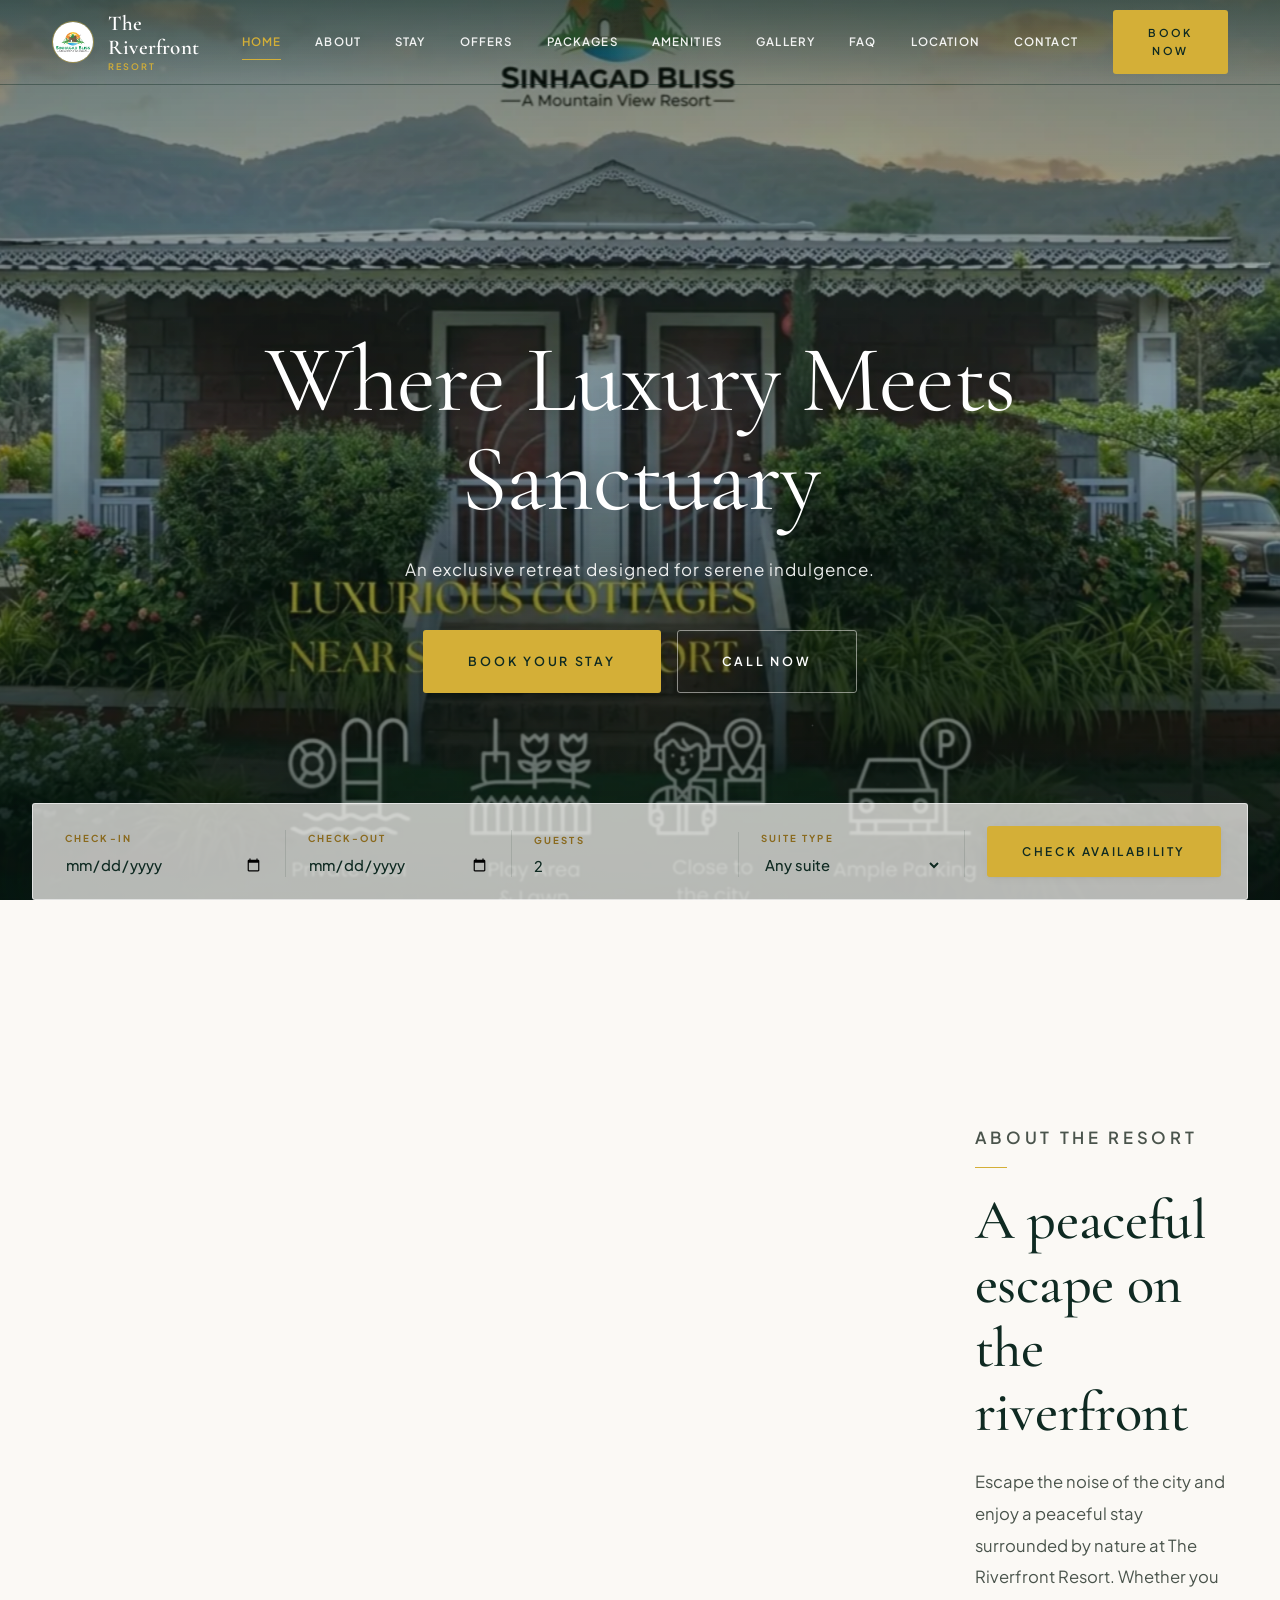
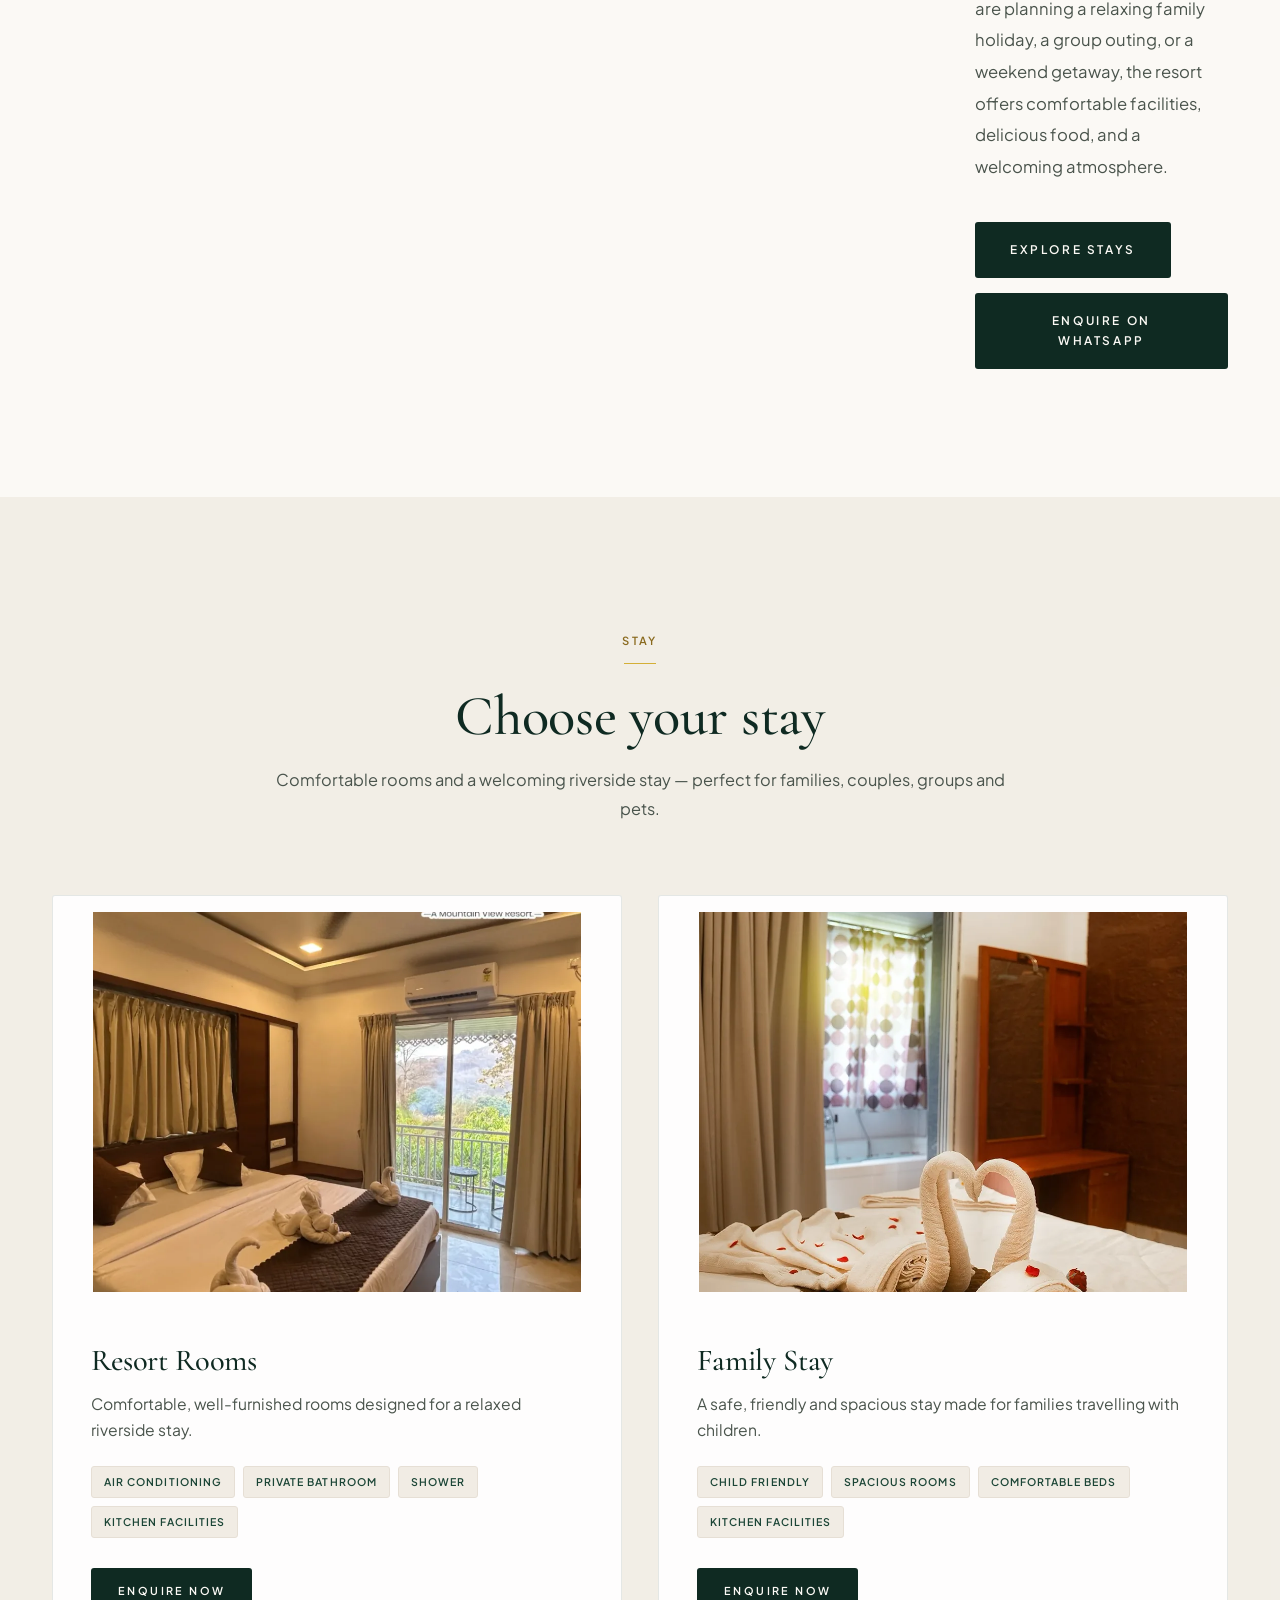
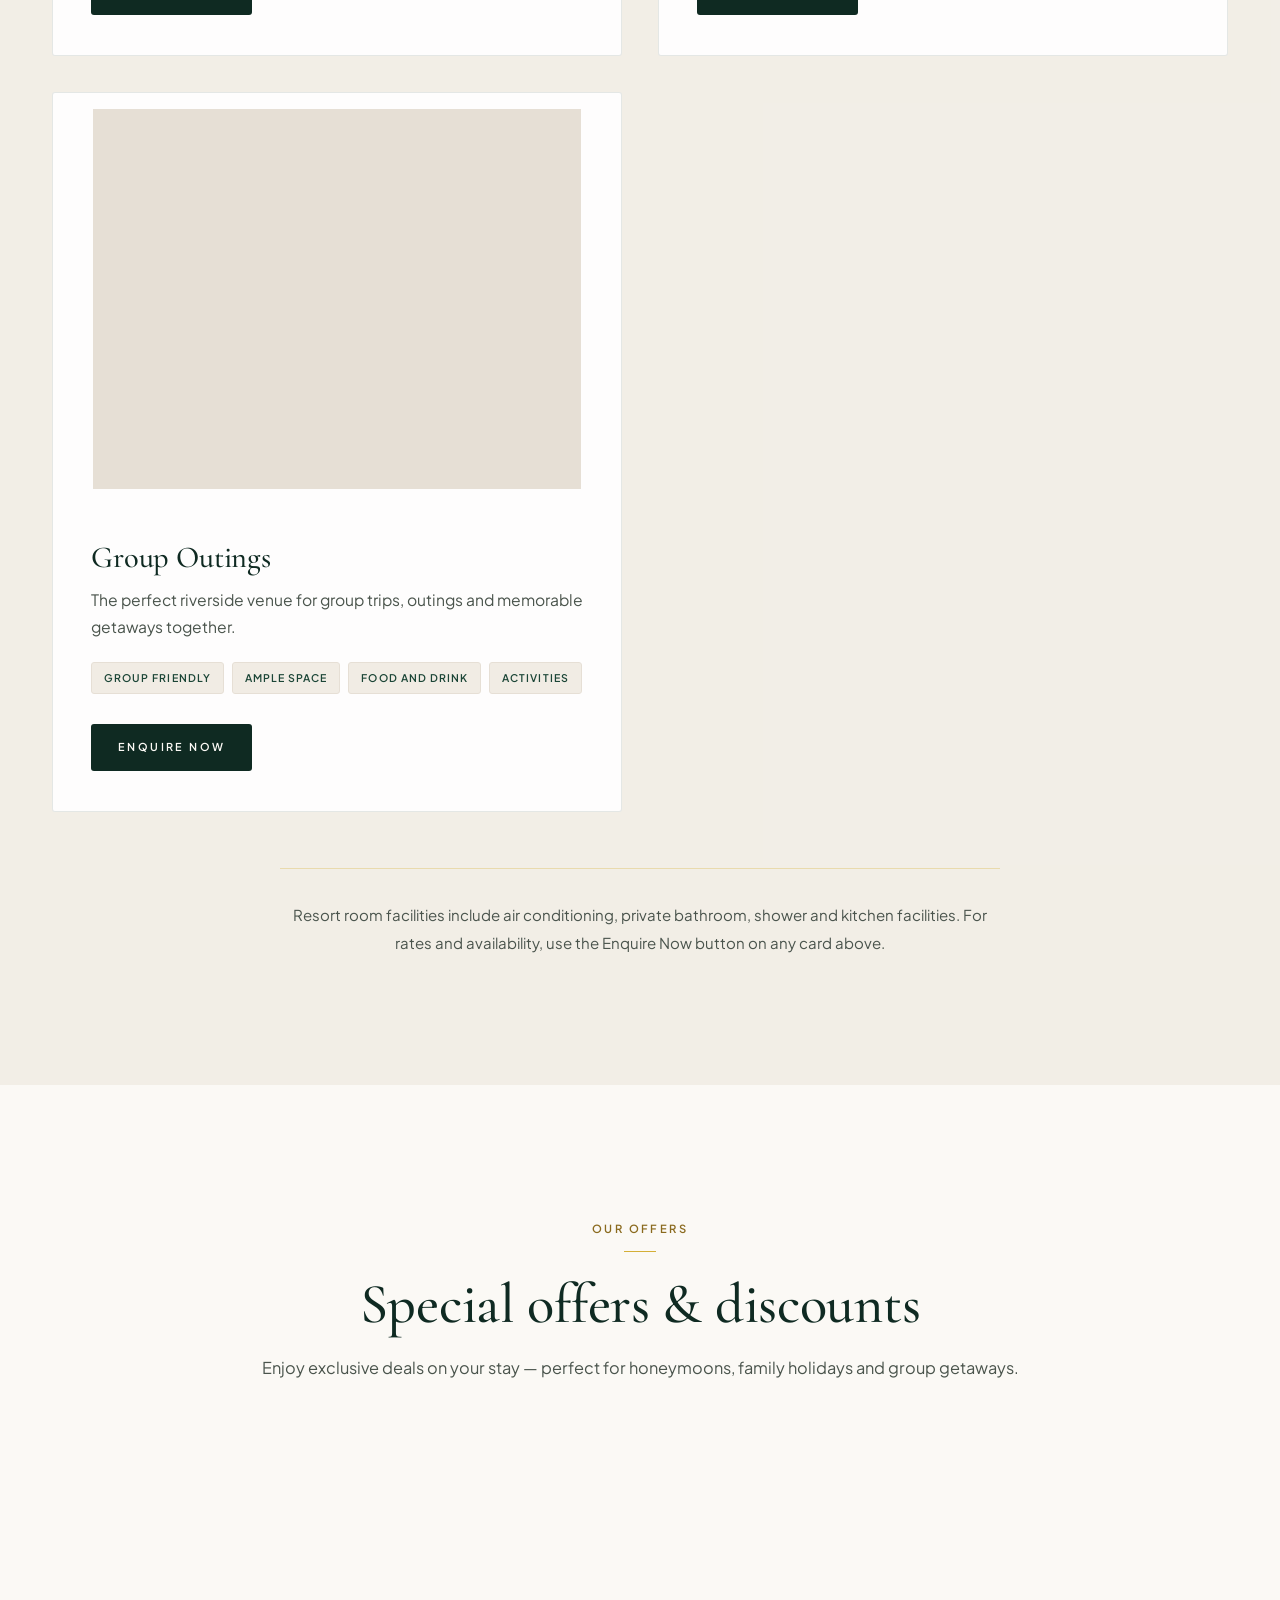
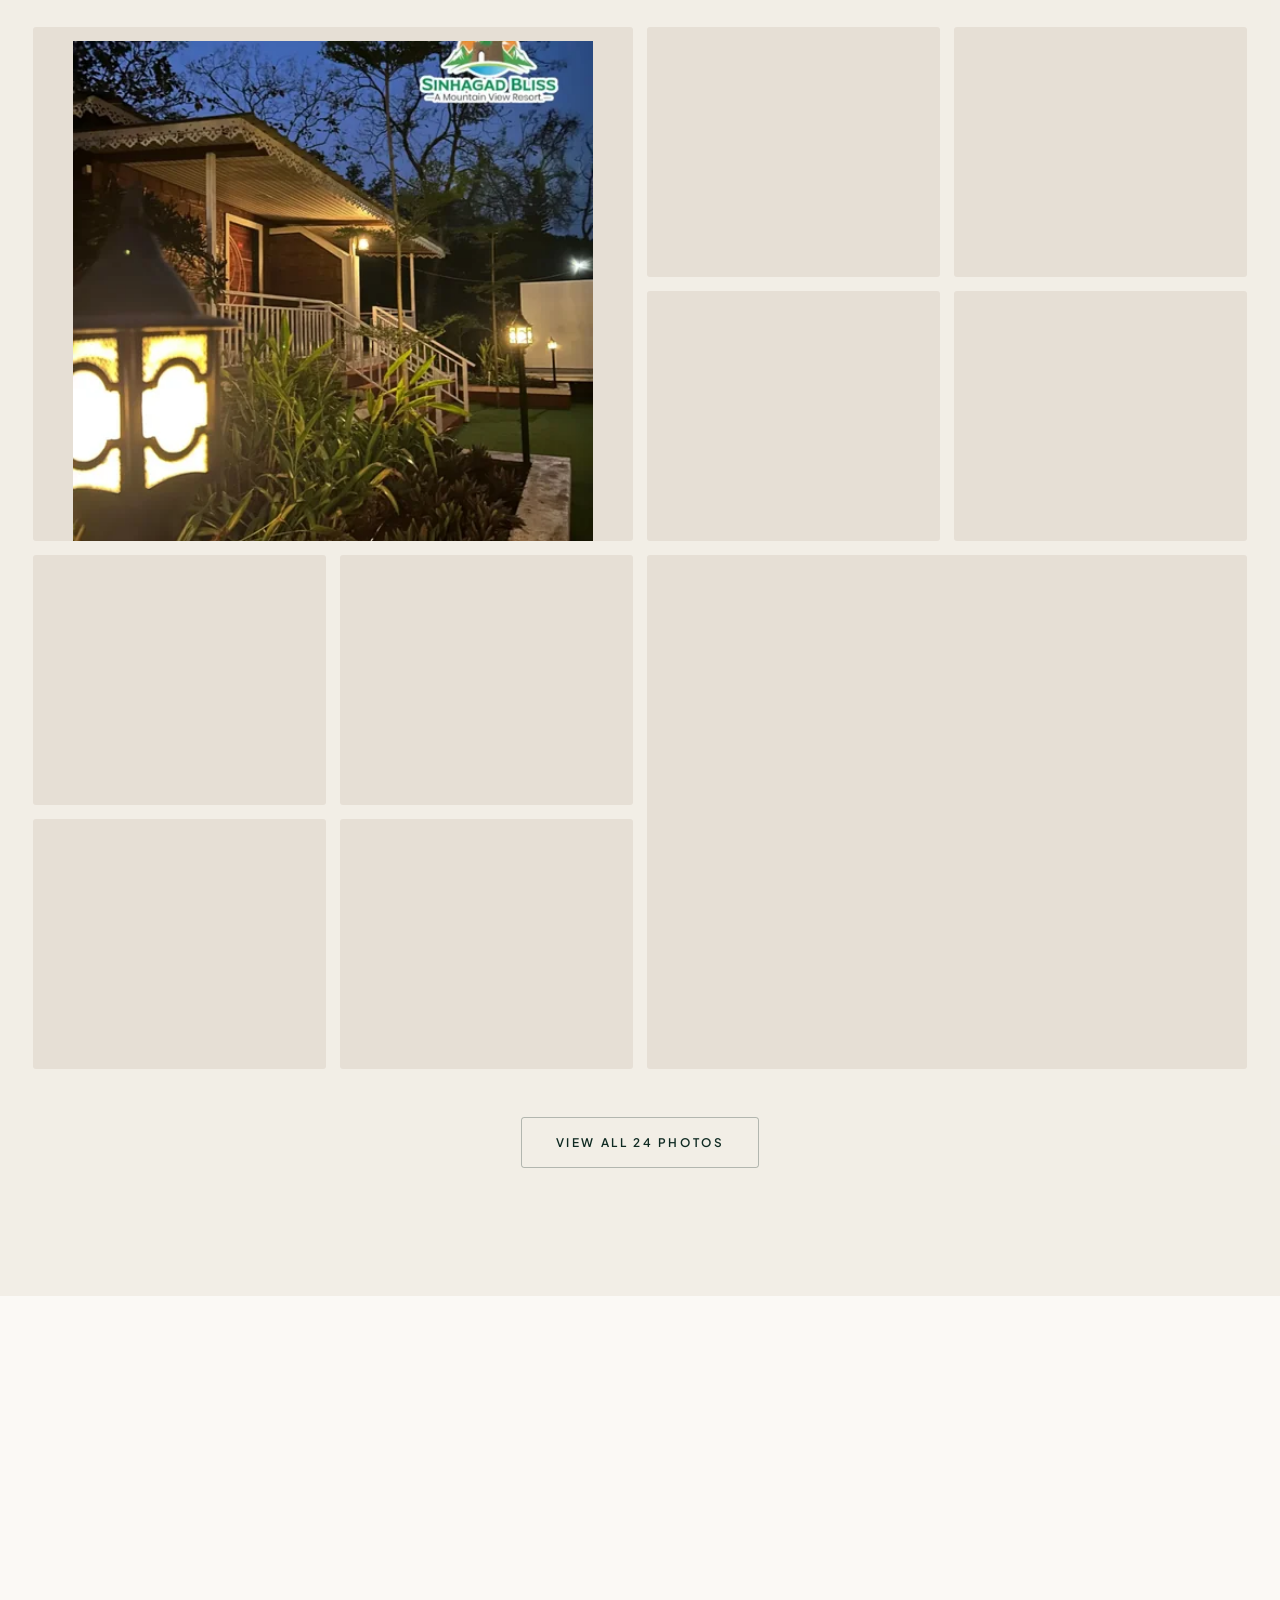
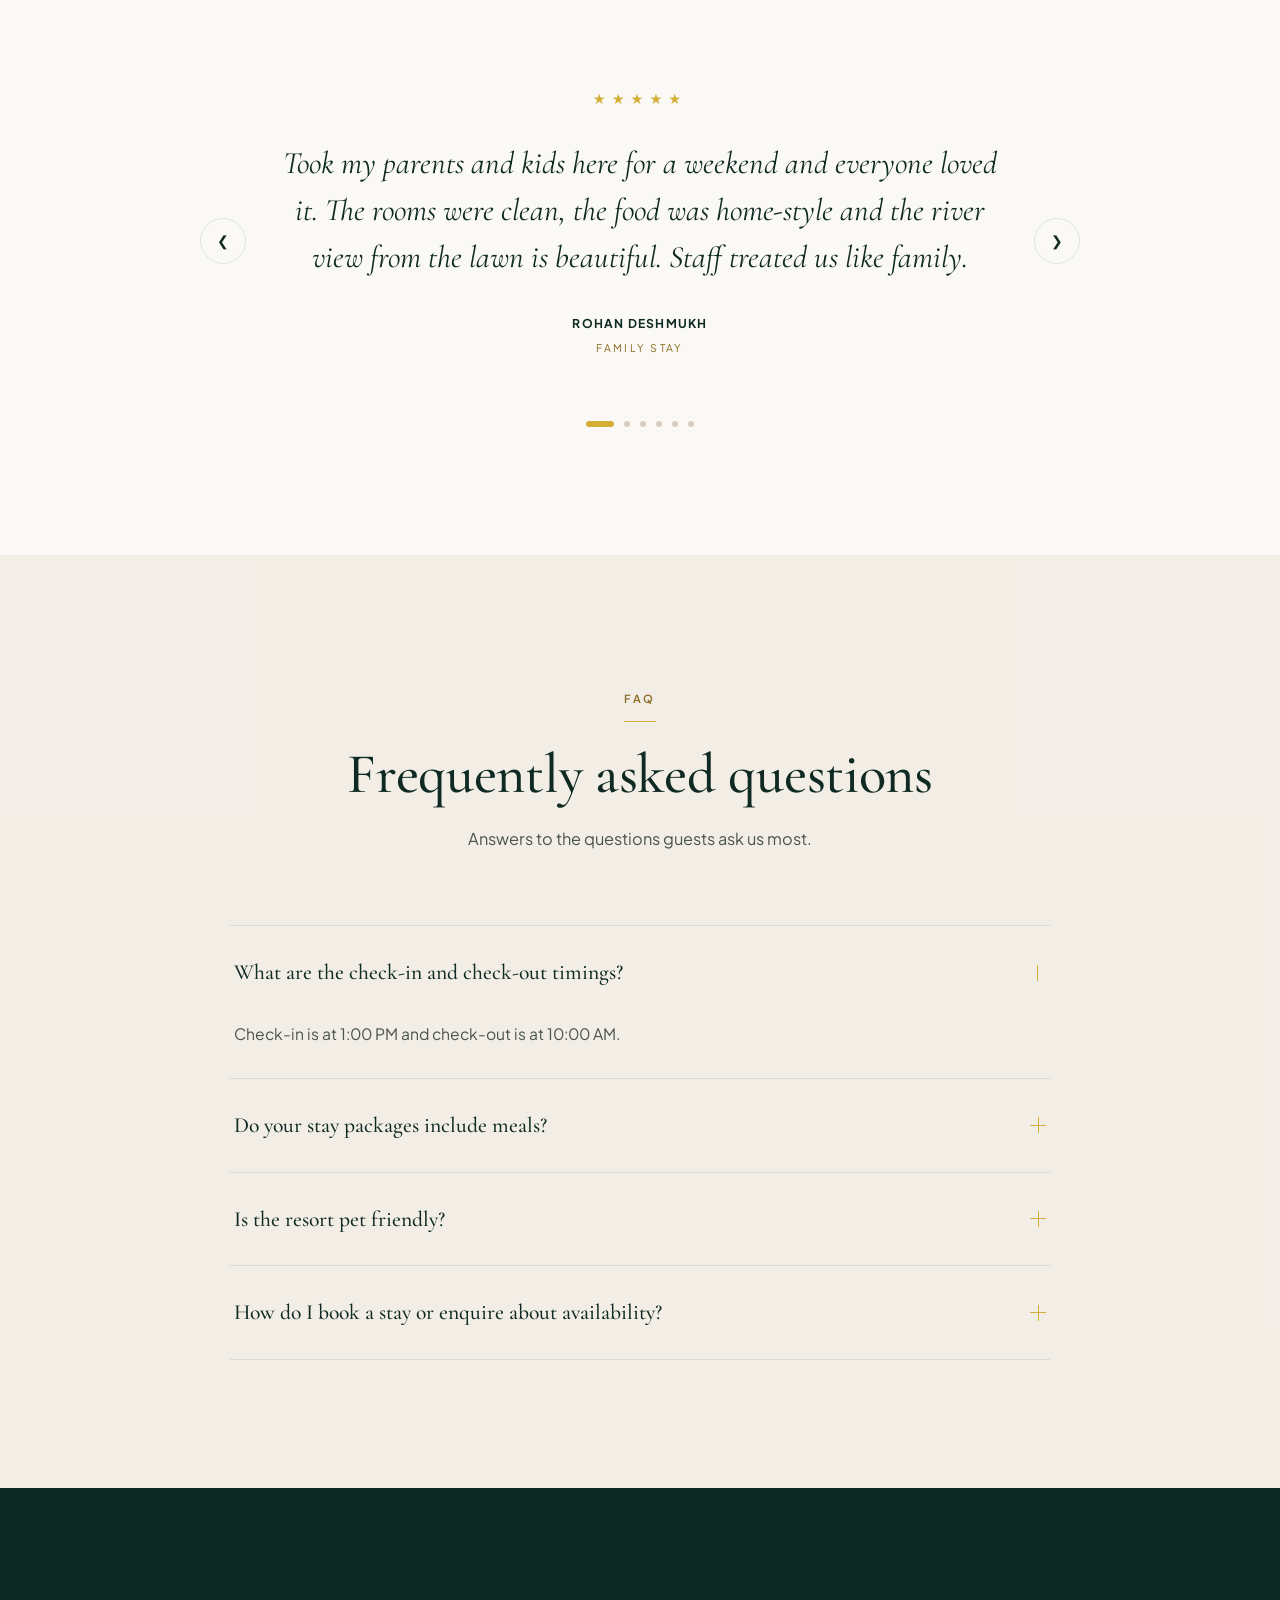
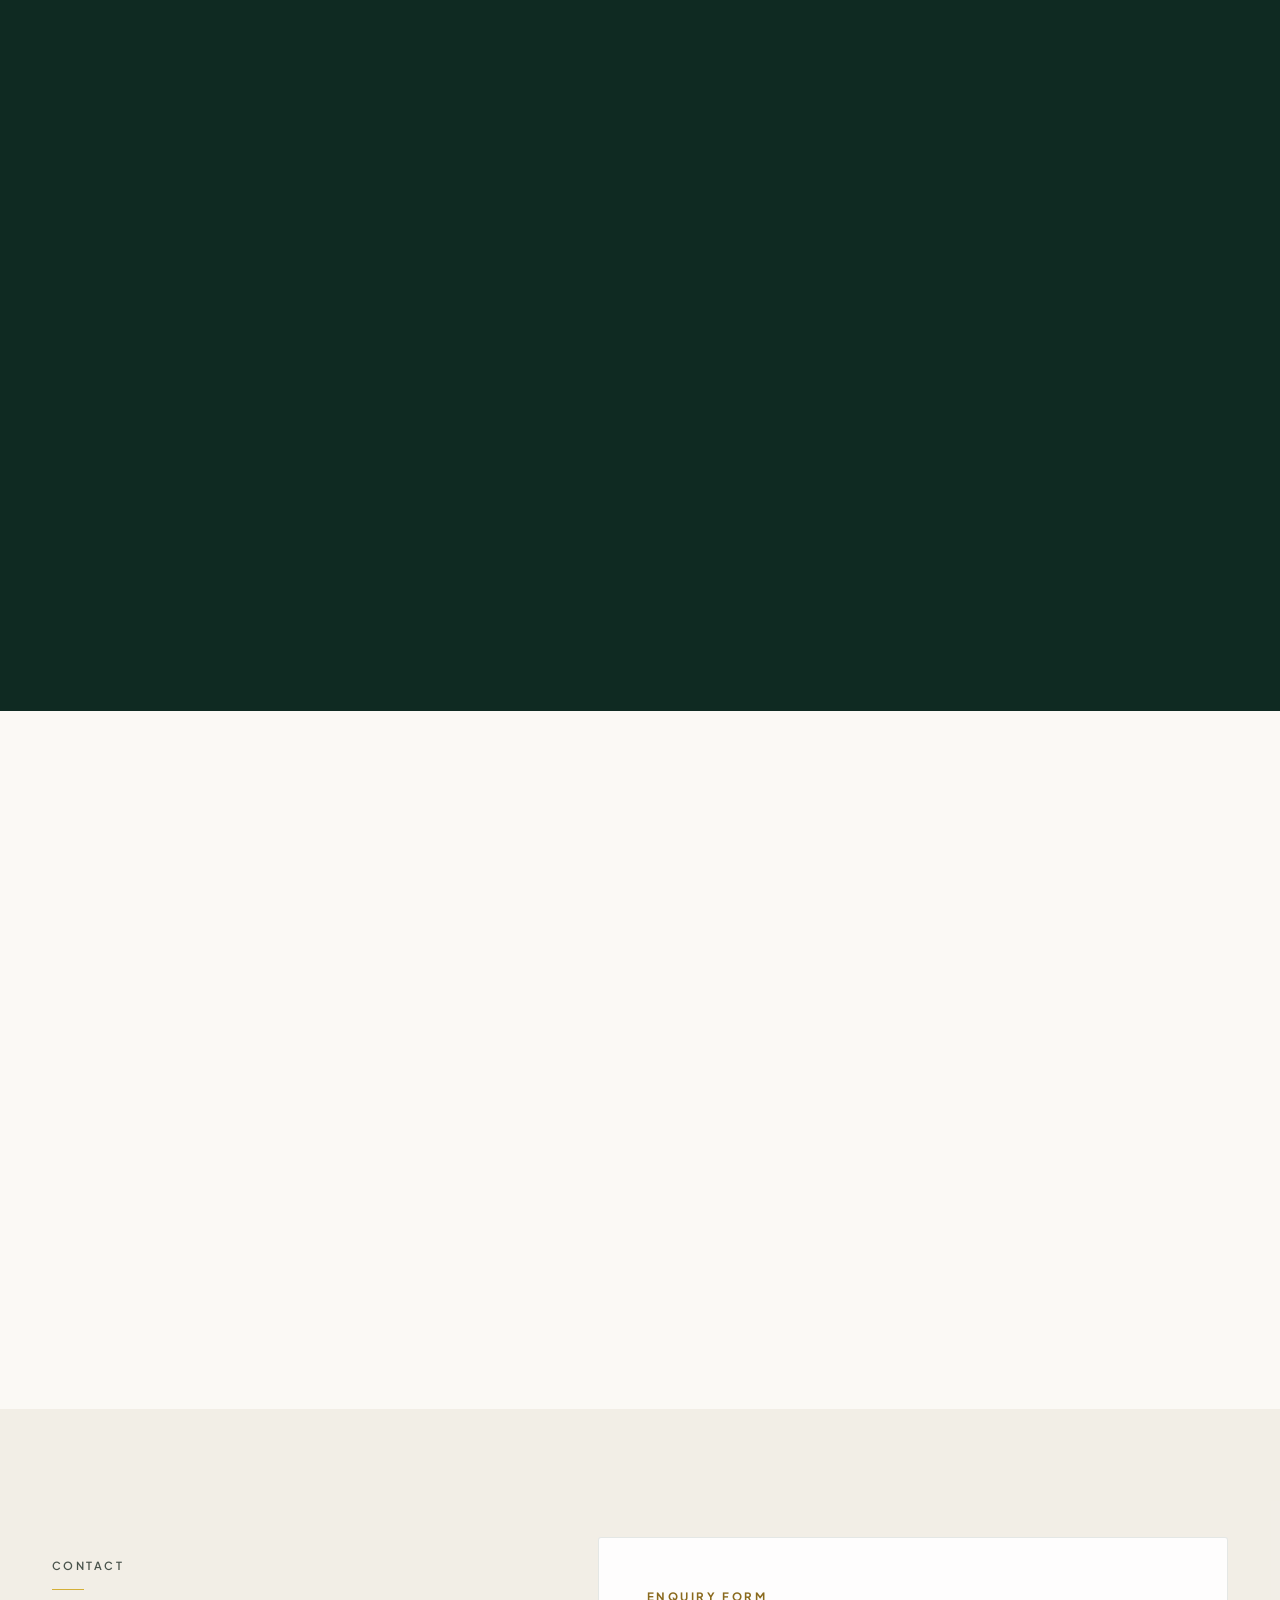
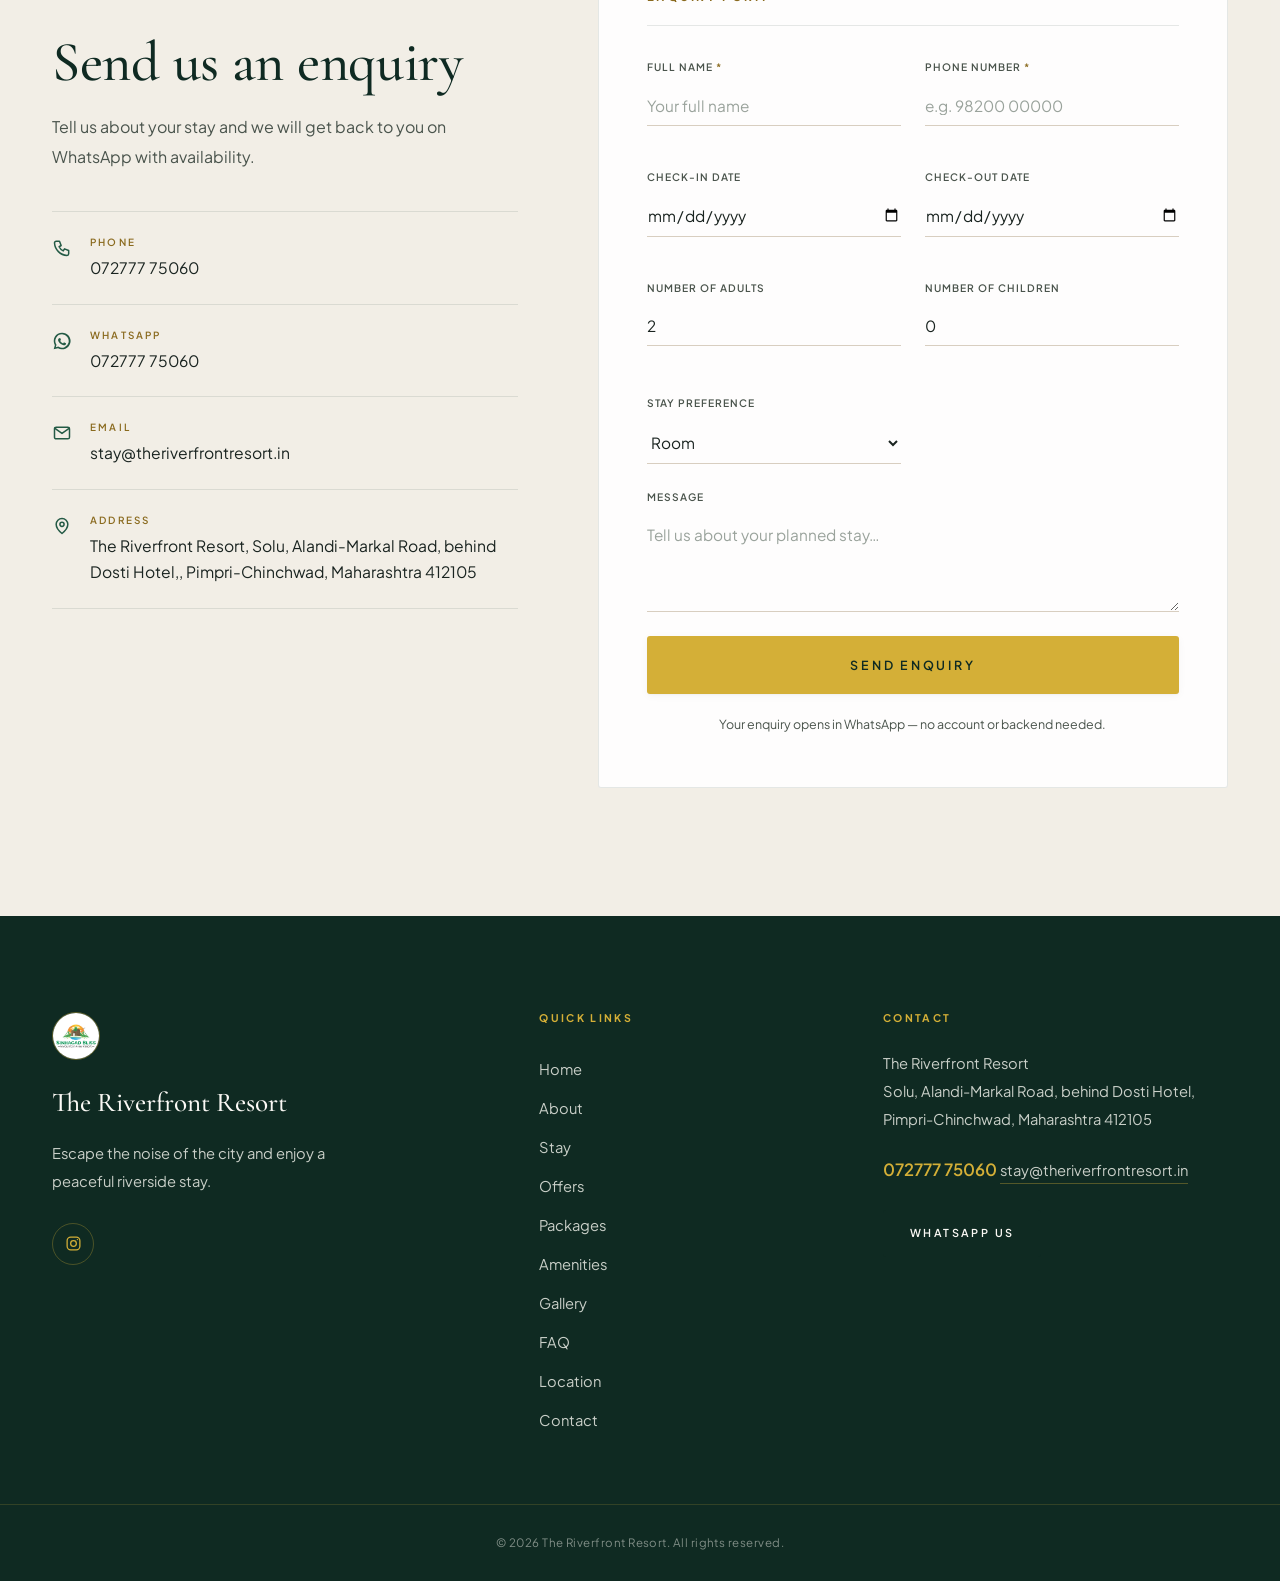
==== commit f52672c9: "Rebuild the gallery as a full-bleed mosaic; add Netlify deploy config GALLERY It was a horizontal fi" ====
--- a/index.html
+++ b/index.html
@@ -227,10 +227,18 @@
           <p class="section-sub" id="galSub">A glimpse of the resort, rooms, pool and food.</p>
         </header>
         <div class="gallery-filters reveal" id="galleryFilters"><!-- populated from data.js --></div>
-        <div class="gallery-grid" id="galleryGrid"><!-- populated from data.js --></div>
-        <div class="gallery-nav" id="galleryNav" aria-label="Gallery scroll controls">
-          <button type="button" class="gs-btn" id="gsPrev" aria-label="Scroll gallery left">&#10094;</button>
-          <button type="button" class="gs-btn" id="gsNext" aria-label="Scroll gallery right">&#10095;</button>
+      </div>
+
+      <!--
+        The mosaic sits OUTSIDE .container so it runs the full width of the
+        window. Tile sizes are assigned by js/main.js, recalculated whenever
+        a filter changes so the rhythm never breaks.
+      -->
+      <div class="gallery-grid" id="galleryGrid"><!-- populated from data.js --></div>
+
+      <div class="container">
+        <div class="gallery-more">
+          <button type="button" class="btn btn-outline" id="galleryMoreBtn" hidden></button>
         </div>
       </div>
     </section>
--- a/css/styles.css
+++ b/css/styles.css
@@ -1181,109 +1181,114 @@
 .gallery-filters {
   display: flex;
   flex-wrap: wrap;
-  gap: 4px;
+  gap: 8px;
   justify-content: center;
   margin-bottom: 48px;
 }
 .filter-btn {
   position: relative;
   font-family: var(--font-body);
-  font-size: 0.7rem;
+  font-size: 0.68rem;
   font-weight: 600;
   letter-spacing: var(--tracking-mid);
   text-transform: uppercase;
   color: var(--muted);
   background: transparent;
-  border: 0;
-  padding: 12px 20px;
+  border: 1px solid rgba(15, 42, 34, 0.14);
+  border-radius: var(--radius);
+  padding: 13px 24px;
   cursor: pointer;
-  transition: color 0.35s var(--ease);
-}
-.filter-btn::after {
-  content: "";
-  position: absolute;
-  left: 20px; right: 20px; bottom: 6px;
-  height: 1px;
+  transition: color 0.35s var(--ease), background-color 0.35s var(--ease),
+    border-color 0.35s var(--ease);
+}
+.filter-btn:hover { color: var(--emerald-900); border-color: rgba(212, 175, 55, 0.6); }
+.filter-btn.active {
+  color: var(--emerald-900);
   background: var(--gold);
-  transform: scaleX(0);
-  transition: transform 0.45s var(--ease-soft);
-}
-.filter-btn:hover { color: var(--emerald-900); }
-.filter-btn.active { color: var(--emerald-900); }
-.filter-btn.active::after { transform: scaleX(1); }
-
+  border-color: var(--gold);
+}
+
+/* --- full-bleed mosaic ---
+   Runs the whole width of the window rather than sitting inside the 1240px
+   column, so the photography gets the room it deserves. Tile spans are put
+   on by js/main.js; see layoutGallery() for how the rhythm is worked out. */
 .gallery-grid {
   display: grid;
-  grid-auto-flow: column;
-  grid-auto-columns: minmax(380px, 520px);
-  grid-auto-rows: 500px;
-  gap: 20px;
-  overflow-x: auto;
-  overflow-y: hidden;
-  scroll-snap-type: x proximity;
-  padding: 2px 2px 20px;
-  scrollbar-width: thin;
-  scrollbar-color: var(--sand-300) transparent;
-}
-.gallery-grid::-webkit-scrollbar { height: 3px; }
-.gallery-grid::-webkit-scrollbar-track { background: var(--sand-200); }
-.gallery-grid::-webkit-scrollbar-thumb { background: var(--gold); }
+  grid-template-columns: repeat(4, 1fr);
+  grid-auto-rows: 250px;
+  grid-auto-flow: dense;
+  gap: 14px;
+  padding: 0 clamp(14px, 2.6vw, 44px);
+}
+/* A filter with only a photo or two would sit in a mostly empty four-column
+   grid, so narrow it and give each photo more room instead. */
+.gallery-grid[data-count="1"] { grid-template-columns: 1fr; grid-auto-rows: 520px; }
+.gallery-grid[data-count="2"] { grid-template-columns: repeat(2, 1fr); grid-auto-rows: 420px; }
+.gallery-grid[data-count="3"] { grid-template-columns: repeat(3, 1fr); grid-auto-rows: 360px; }
 
 .gallery-item {
   position: relative;
   display: block;
   padding: 0;
+  margin: 0;
   border: none;
-  background: none;
+  background: var(--sand-200);
   border-radius: var(--radius);
   overflow: hidden;
   cursor: pointer;
   font-family: inherit;
-  scroll-snap-align: start;
-}
-.gallery-item .img-frame { border-radius: var(--radius); height: 100%; aspect-ratio: auto; }
-.gallery-item img { transition: transform 1.4s var(--ease-soft); }
-.gallery-item:hover img { transform: scale(1.05); }
-.gallery-item.is-hidden { display: none; }
+  transition: box-shadow 0.6s var(--ease-soft);
+}
+/* The 2x2 feature tile. Two per ten-tile block, one left, one right. */
+.gallery-item.g-feature { grid-column: span 2; grid-row: span 2; }
+.gallery-item.is-hidden,
+.gallery-item.is-clipped { display: none; }
+
+.gallery-item .img-frame {
+  border-radius: 0;
+  height: 100%;
+  aspect-ratio: auto;
+  background: none;
+}
+.gallery-item img { transition: transform 1.6s var(--ease-soft); }
+.gallery-item:hover img { transform: scale(1.055); }
+.gallery-item:hover { box-shadow: 0 18px 44px rgba(9, 26, 21, 0.28); }
+
+/* A thin gold frame drawn inside the tile on hover. */
+.gallery-item::after {
+  content: "";
+  position: absolute;
+  inset: 12px;
+  border: 1px solid rgba(212, 175, 55, 0.85);
+  opacity: 0;
+  transform: scale(1.03);
+  transition: opacity 0.5s var(--ease), transform 0.6s var(--ease-soft);
+  pointer-events: none;
+  z-index: 2;
+}
+.gallery-item:hover::after { opacity: 1; transform: none; }
+
 .gallery-item .gallery-label {
   position: absolute;
   inset: auto 0 0 0;
-  padding: 60px 24px 22px;
-  font-size: 0.66rem;
+  z-index: 3;
+  padding: 64px 26px 24px;
+  font-size: 0.62rem;
   font-weight: 600;
   letter-spacing: var(--tracking-wide);
   text-transform: uppercase;
   color: var(--white);
   text-align: left;
-  background: linear-gradient(180deg, transparent, rgba(9, 26, 21, 0.8));
+  background: linear-gradient(180deg, transparent, rgba(9, 26, 21, 0.82));
   opacity: 0;
-  transform: translateY(8px);
-  transition: opacity 0.5s var(--ease), transform 0.5s var(--ease-soft);
+  transform: translateY(10px);
+  transition: opacity 0.5s var(--ease), transform 0.6s var(--ease-soft);
 }
 .gallery-item:hover .gallery-label { opacity: 1; transform: none; }
-
-.gallery-nav { display: flex; justify-content: center; gap: 12px; margin-top: 36px; }
-.gs-btn {
-  width: 50px;
-  height: 50px;
-  border-radius: 50%;
-  border: var(--hairline);
-  background: transparent;
-  color: var(--emerald-900);
-  font-size: 0.85rem;
-  cursor: pointer;
-  display: inline-flex;
-  align-items: center;
-  justify-content: center;
-  transition: background-color 0.4s var(--ease), color 0.4s var(--ease),
-    border-color 0.4s var(--ease), opacity 0.4s var(--ease);
-}
-.gs-btn:hover:not(.disabled) {
-  background: var(--emerald-900);
-  border-color: var(--emerald-900);
-  color: var(--ivory);
-}
-.gs-btn.disabled { opacity: 0.25; cursor: not-allowed; }
+/* The feature tile earns a larger caption. */
+.gallery-item.g-feature .gallery-label { font-size: 0.72rem; padding-bottom: 30px; }
+
+.gallery-more { display: flex; justify-content: center; margin-top: 48px; }
 
 /* ------------------------------ info ------------------------------ */
 .info-section { background: var(--emerald-900); }
@@ -1749,7 +1754,7 @@
   .about-grid { gap: 64px; }
   .location-grid { gap: 48px; }
   .contact-grid { gap: 56px; }
-  .gallery-grid { grid-auto-columns: minmax(340px, 460px); grid-auto-rows: 440px; }
+  .gallery-grid { grid-auto-rows: 220px; }
 }
 
 @media (max-width: 992px) {
@@ -1771,6 +1776,7 @@
 
 @media (max-width: 900px) {
   .section { padding: 96px 0; }
+  .gallery-grid { grid-template-columns: repeat(3, 1fr); grid-auto-rows: 200px; gap: 10px; }
   .section-head { margin-bottom: 56px; }
   .about-grid { grid-template-columns: 1fr; gap: 72px; }
   .about-media { max-width: 640px; }
@@ -1802,7 +1808,11 @@
   .plan-card { padding: 48px 28px 36px; }
   .testim-slide { padding: 16px 8px 56px; }
   .testim-nav { display: none; }
-  .gallery-grid { grid-auto-columns: minmax(260px, 320px); grid-auto-rows: 340px; }
+  .gallery-grid { grid-template-columns: repeat(2, 1fr); grid-auto-rows: 168px; gap: 8px; }
+  .gallery-item::after { inset: 8px; }
+  .gallery-item .gallery-label { padding: 40px 14px 14px; font-size: 0.56rem; }
+  .gallery-item.g-feature .gallery-label { font-size: 0.6rem; padding-bottom: 18px; }
+  .gallery-more { margin-top: 32px; }
   .info-times { grid-template-columns: 1fr; }
   .info-time + .info-time { border-left: 0; border-top: 1px solid rgba(212, 175, 55, 0.3); }
   .info-list { grid-template-columns: 1fr; }
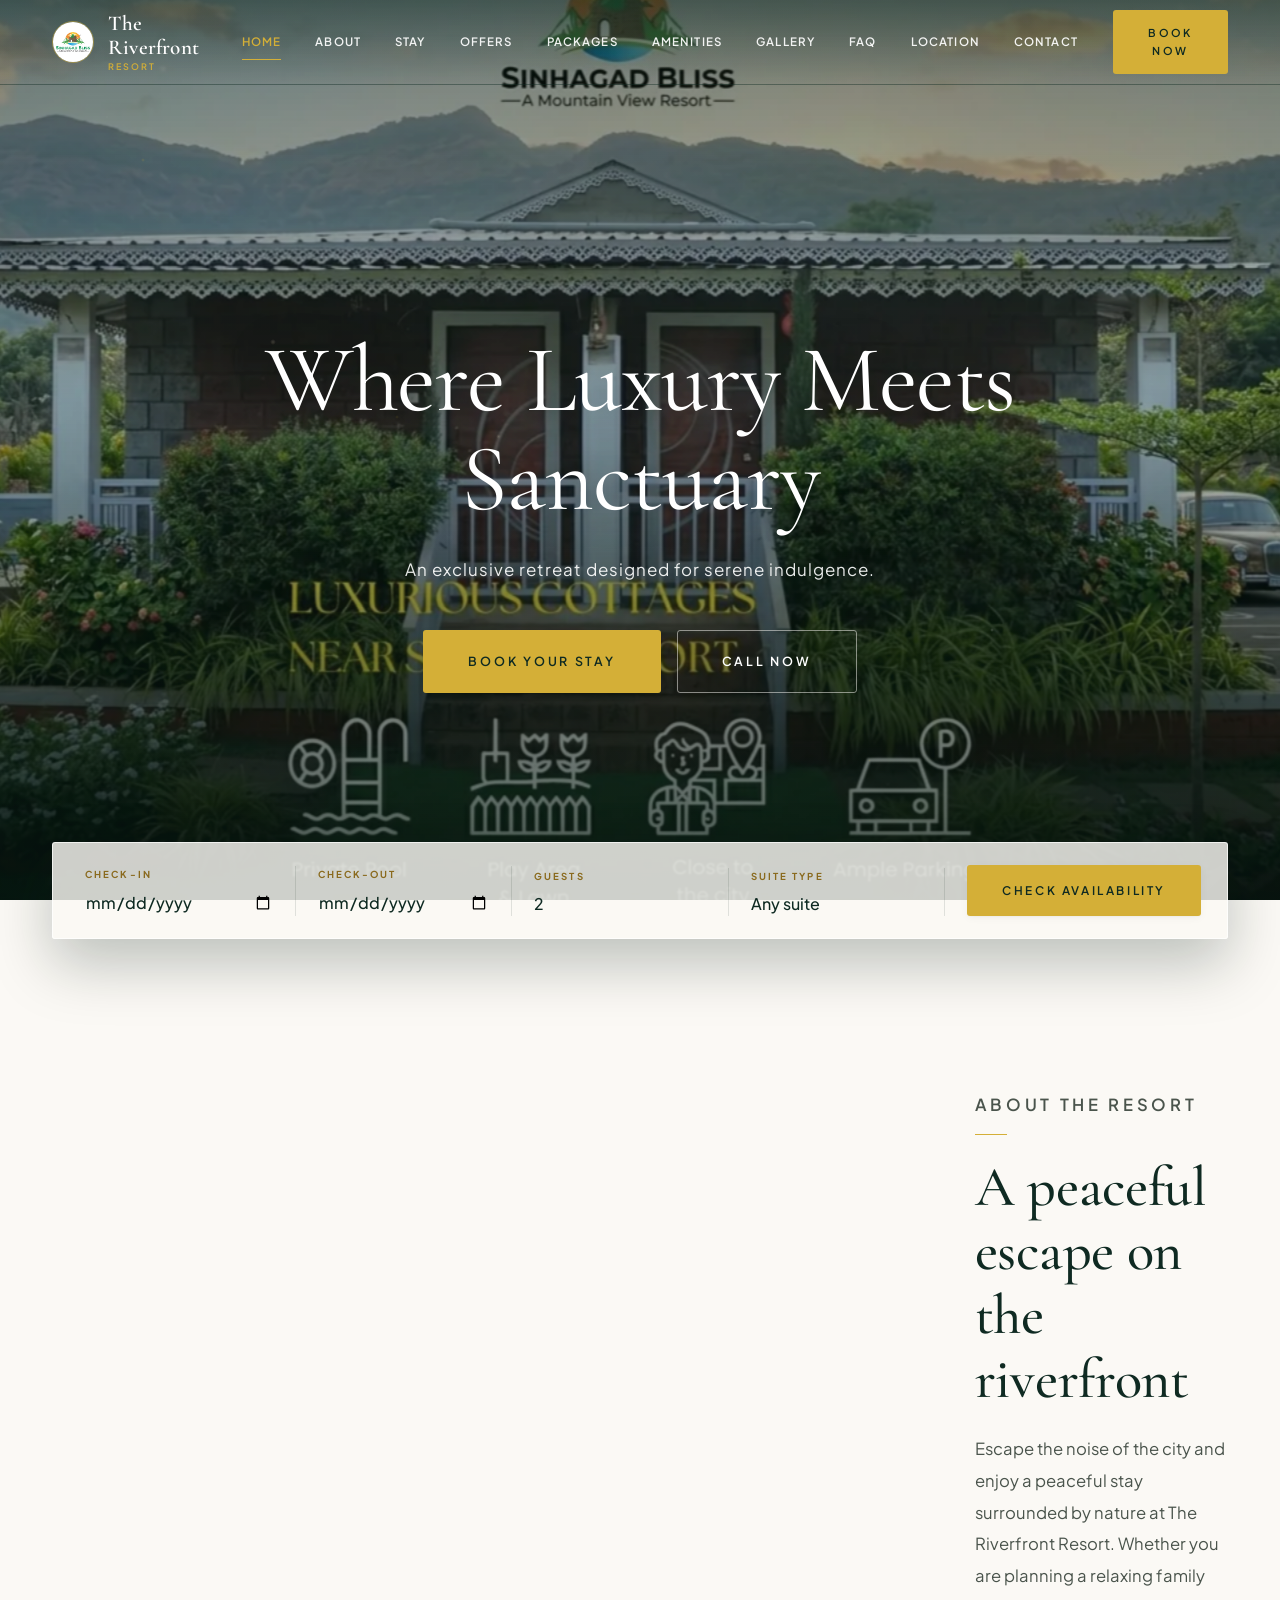
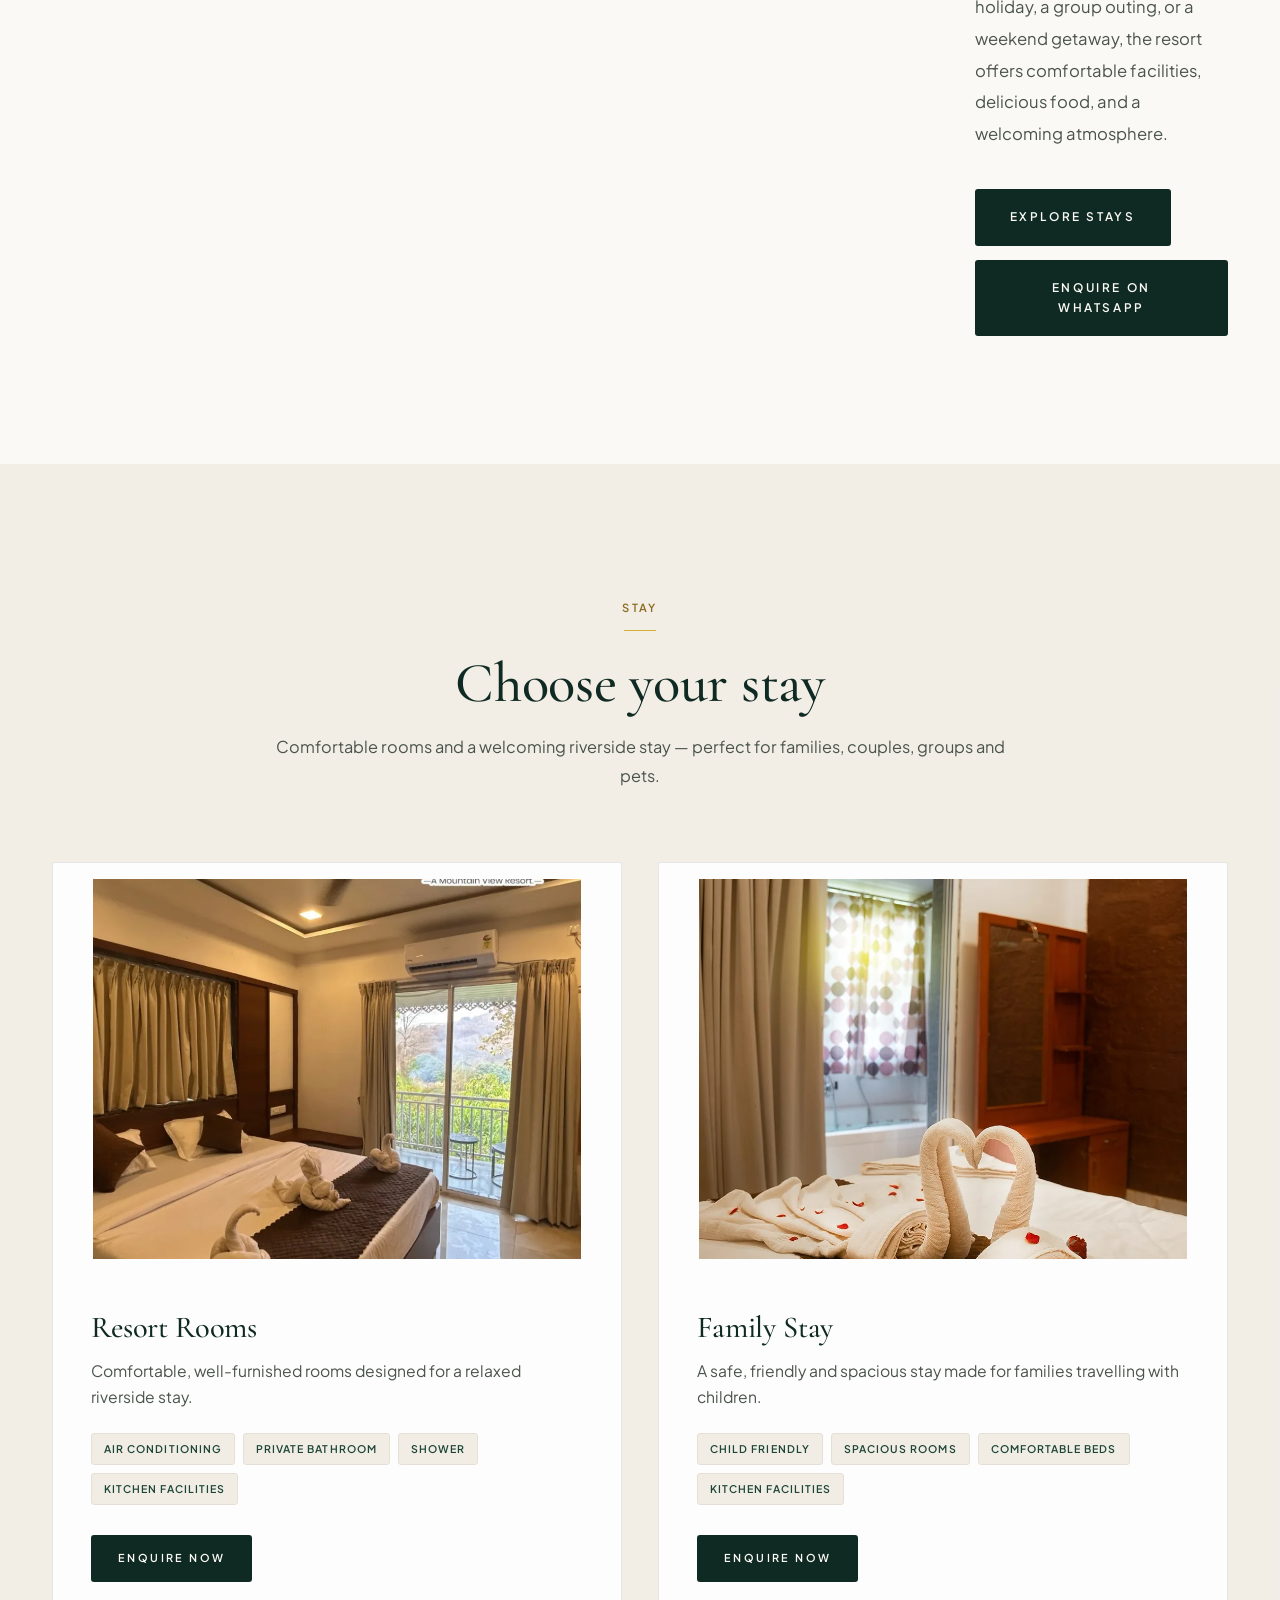
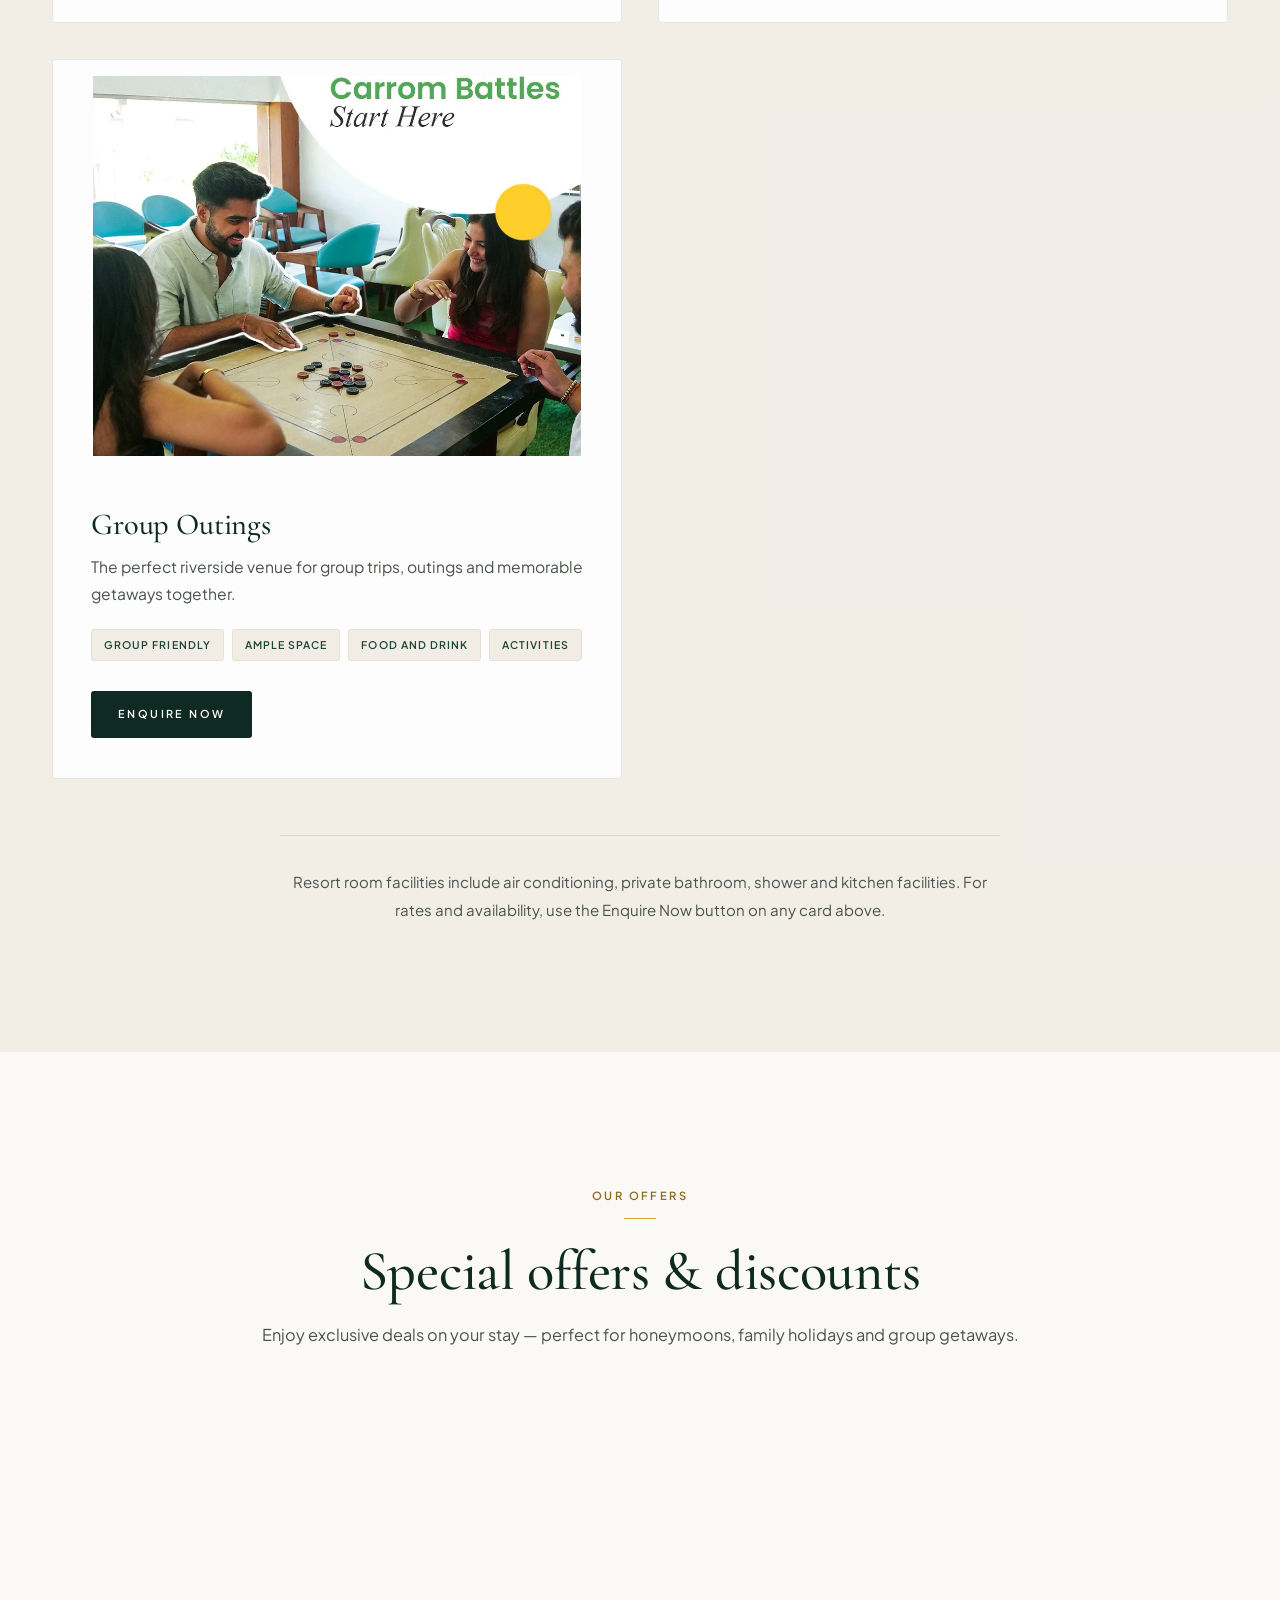
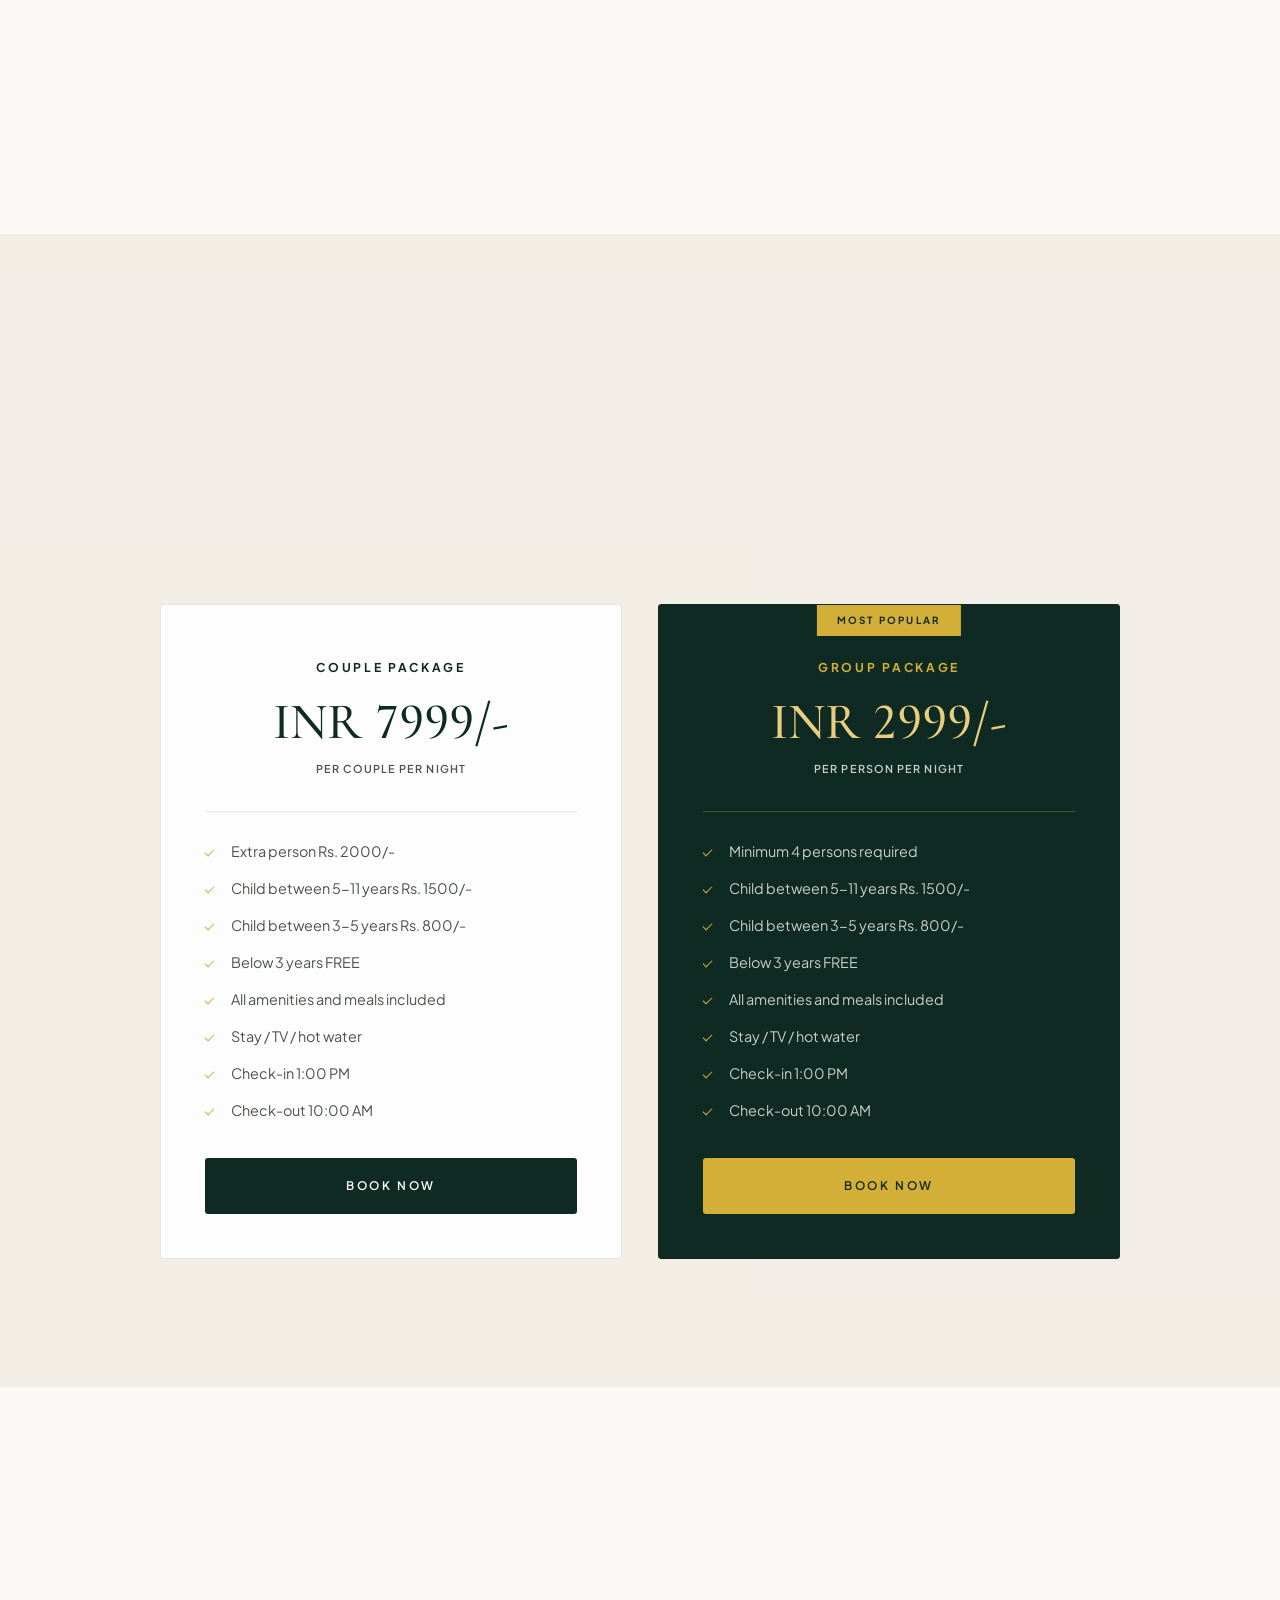
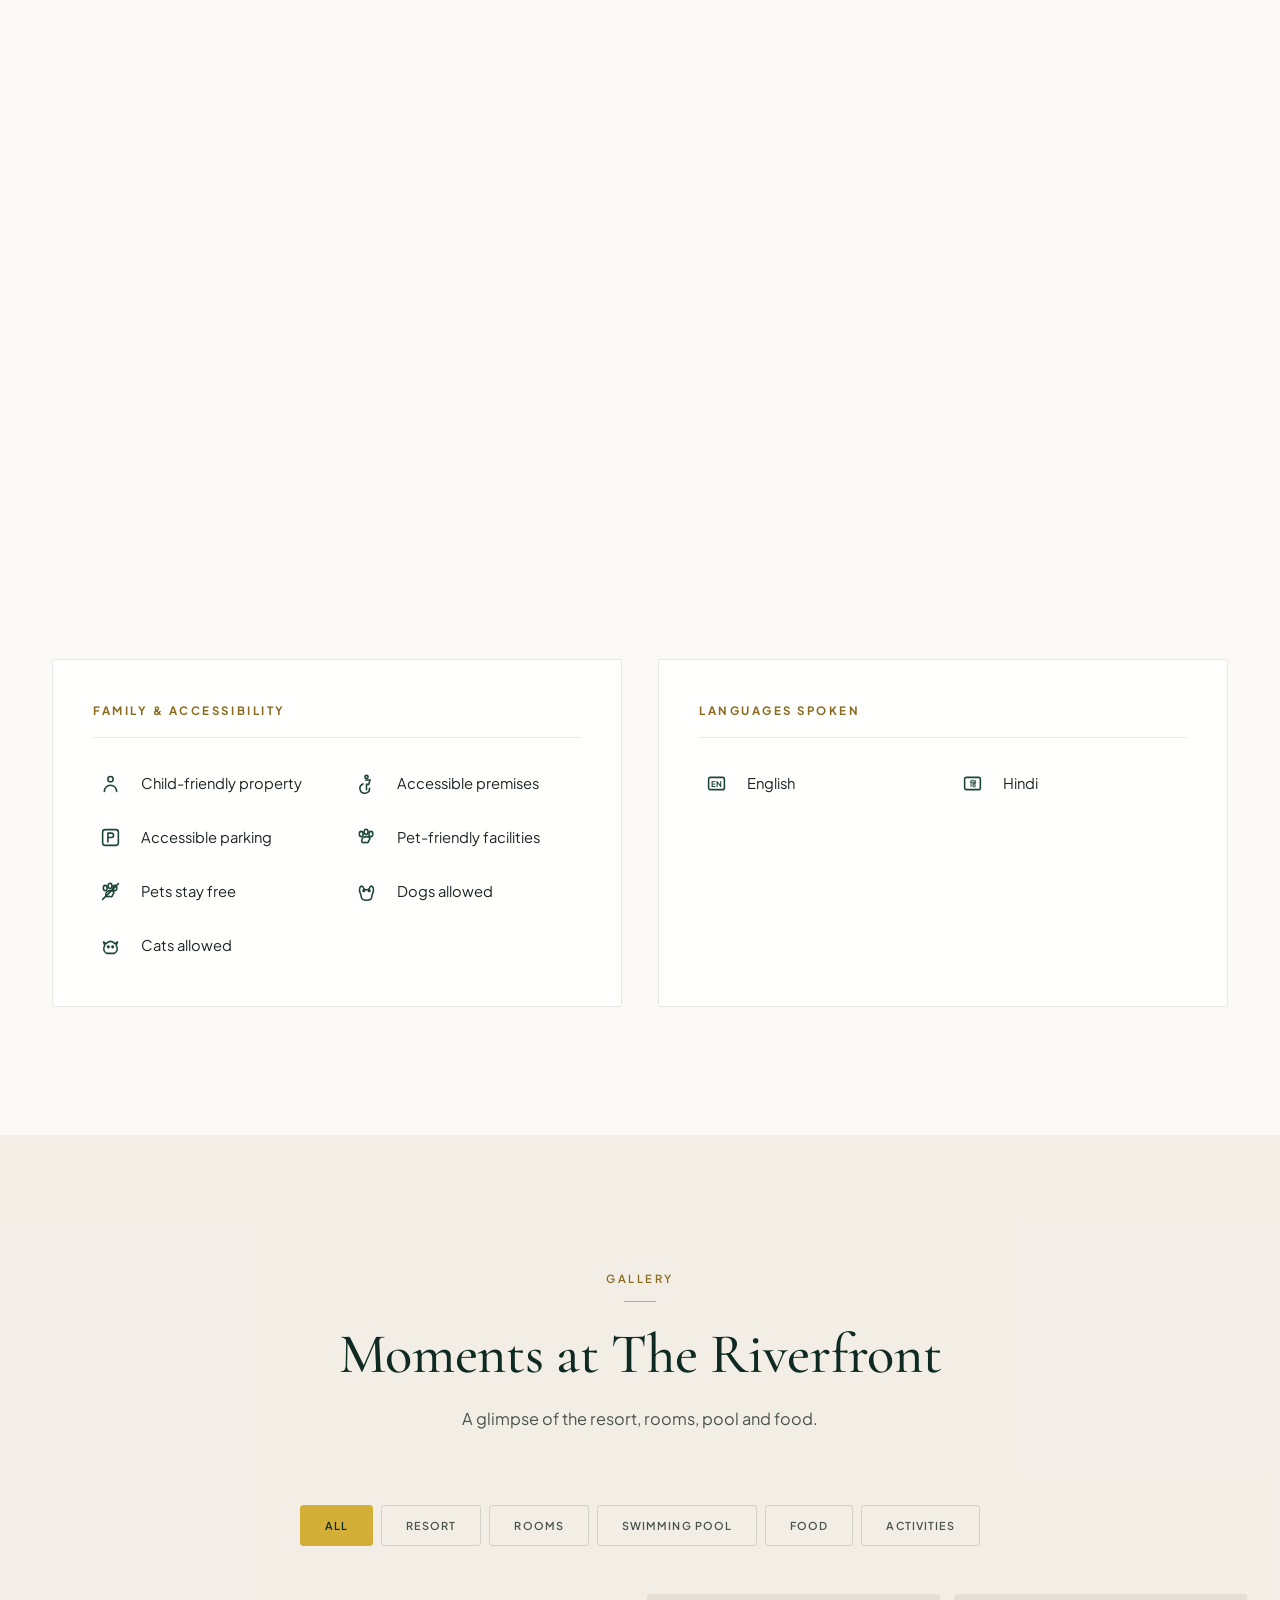
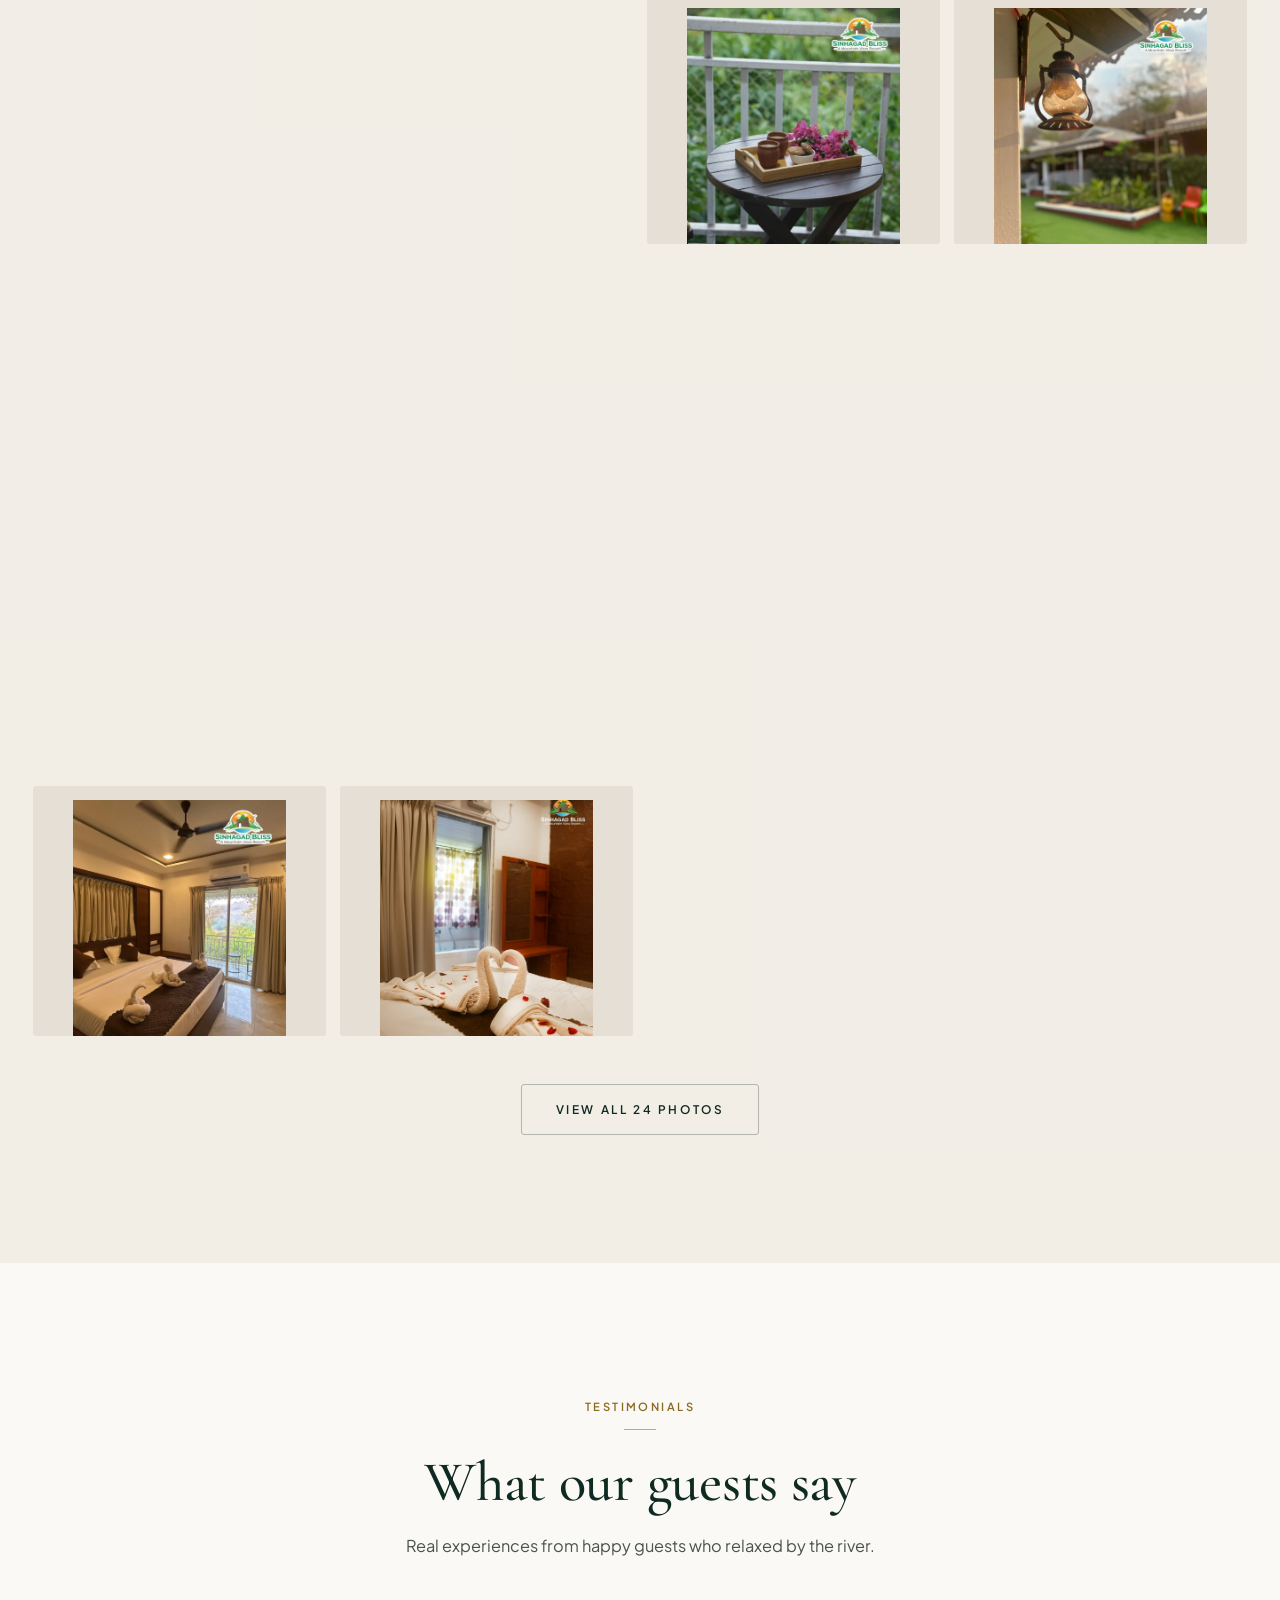
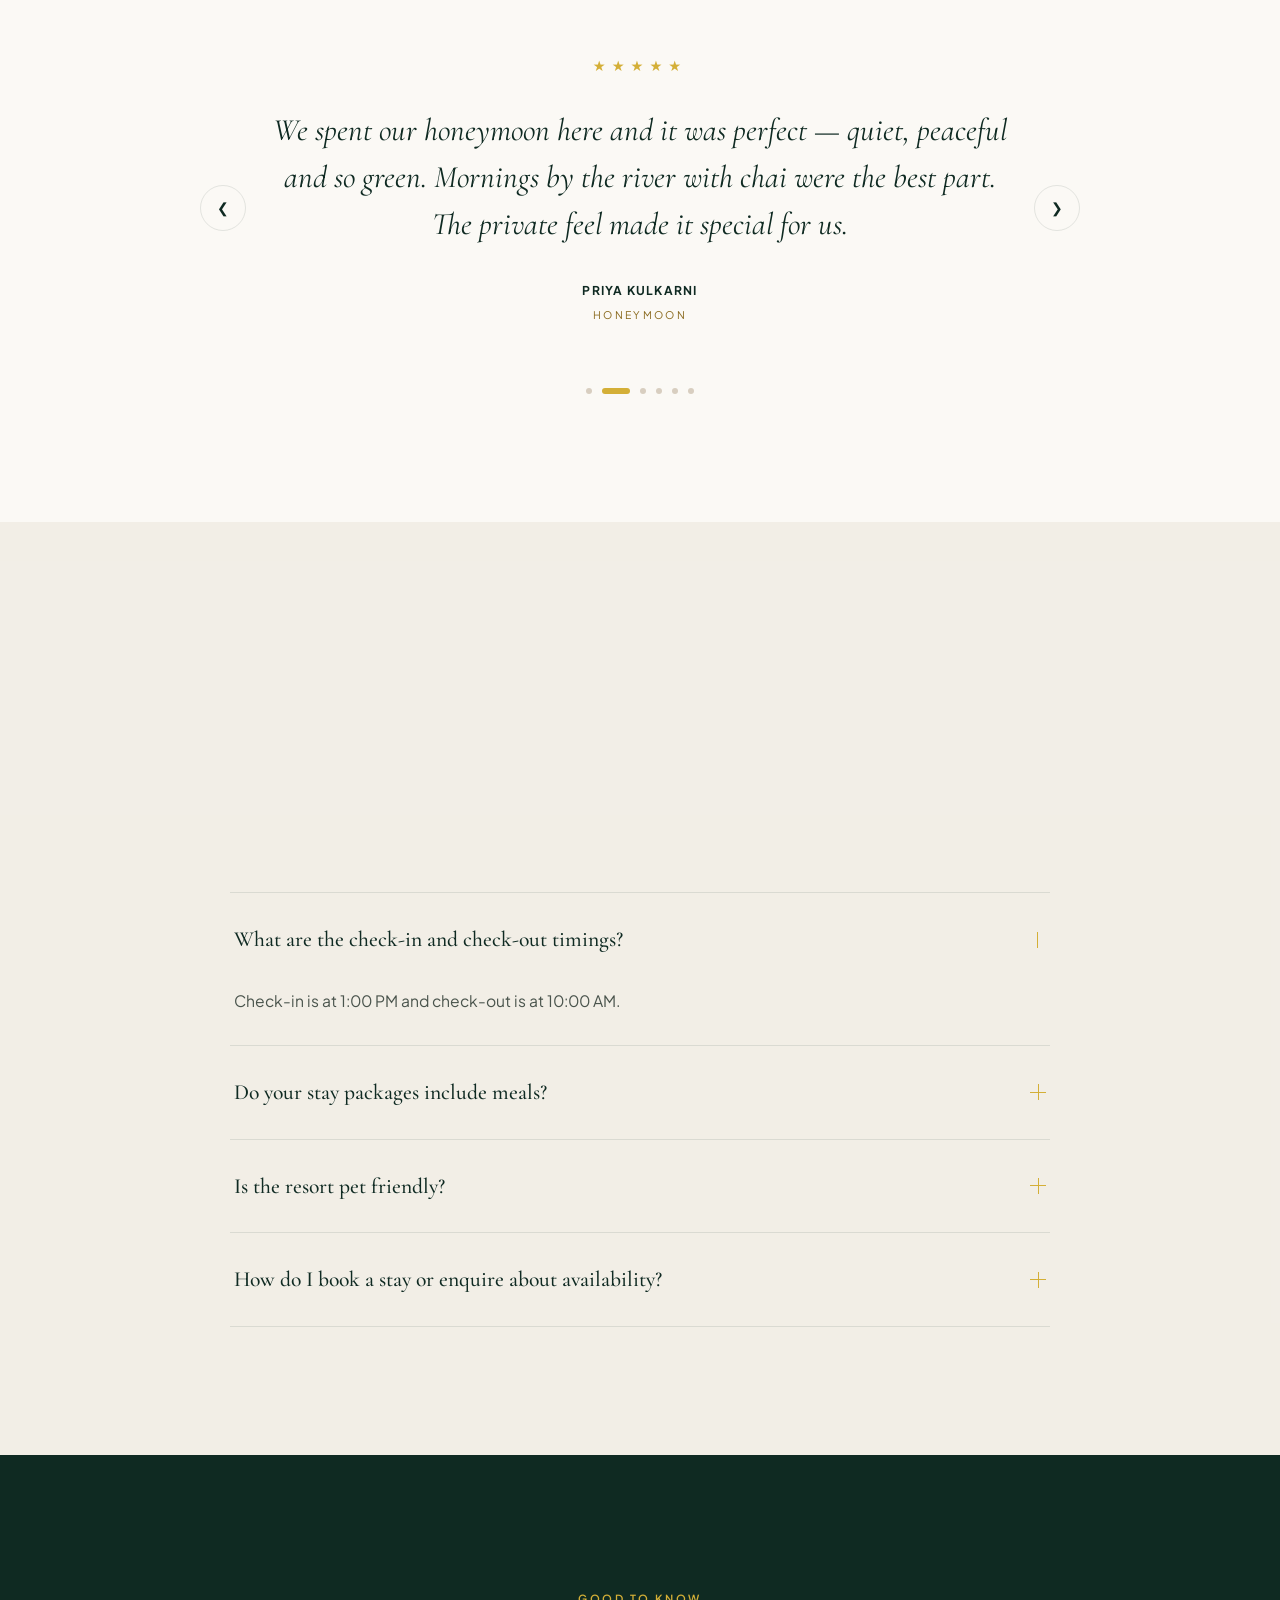
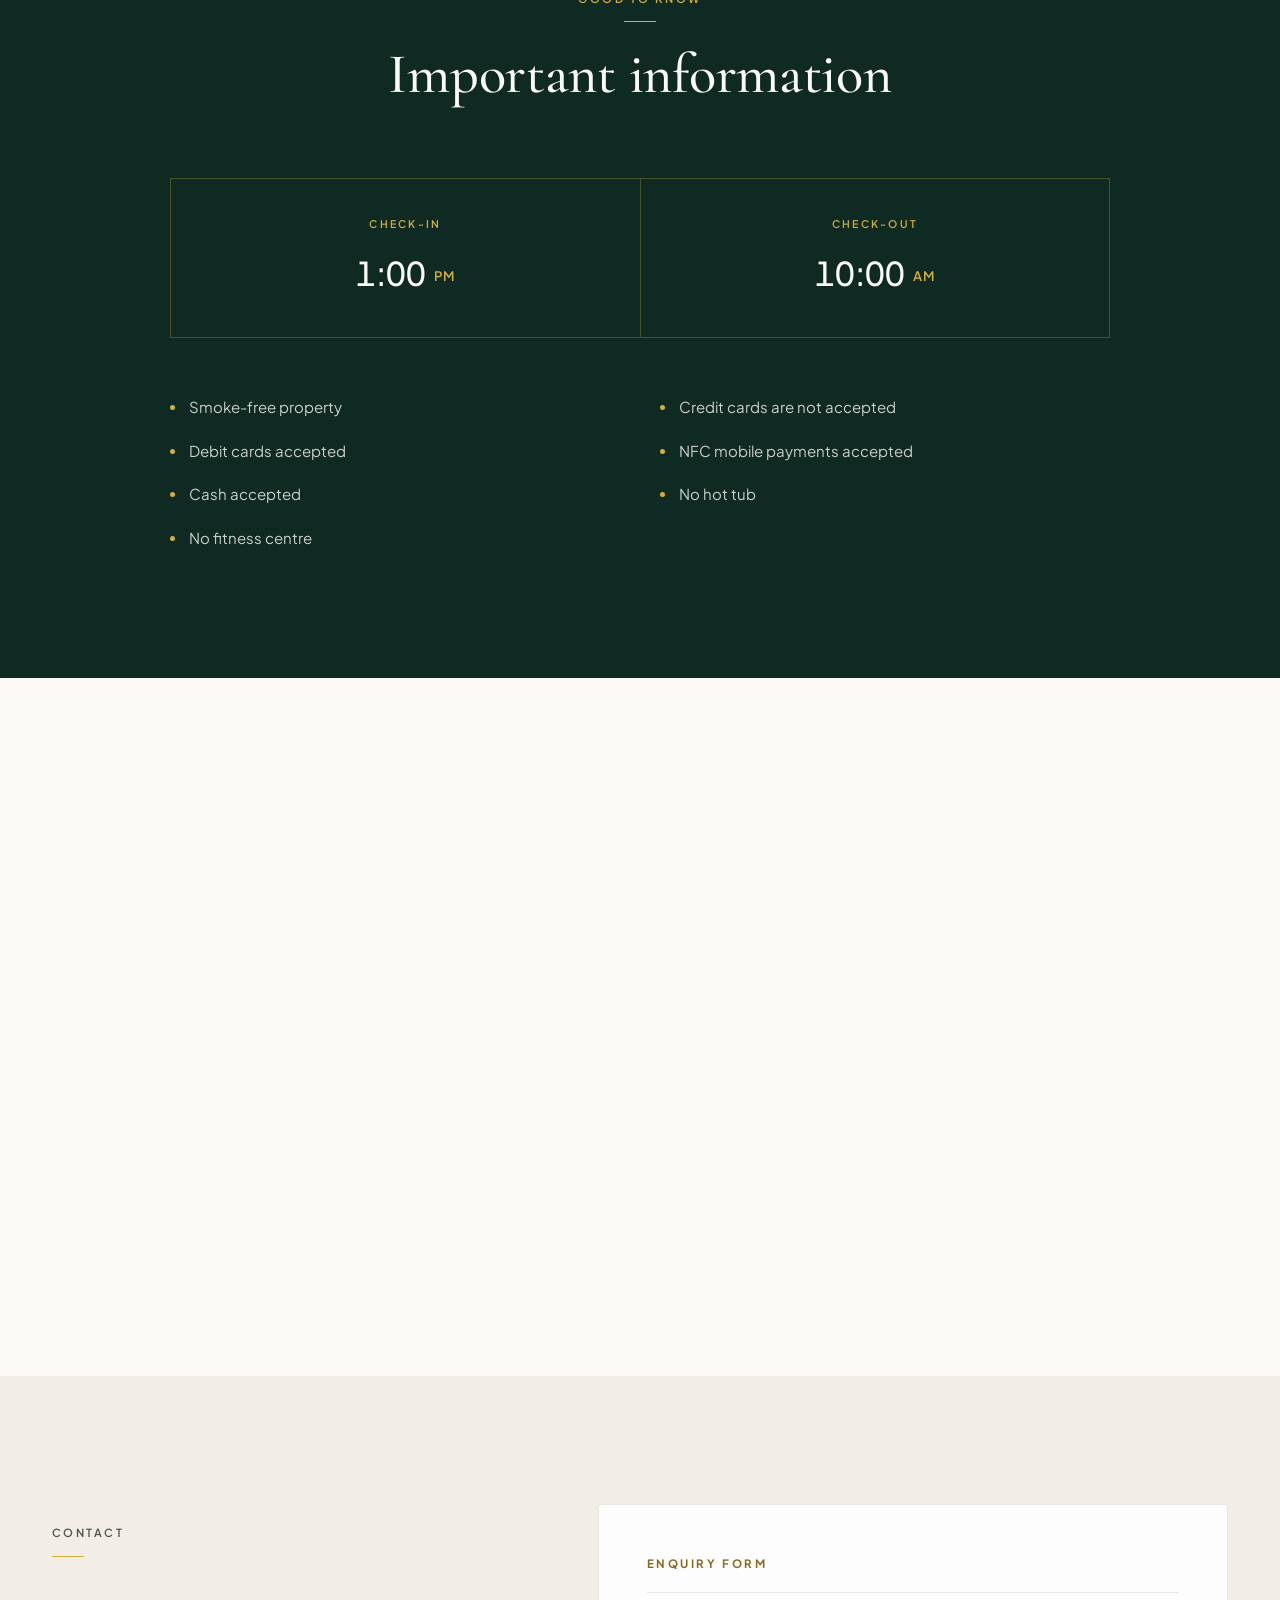
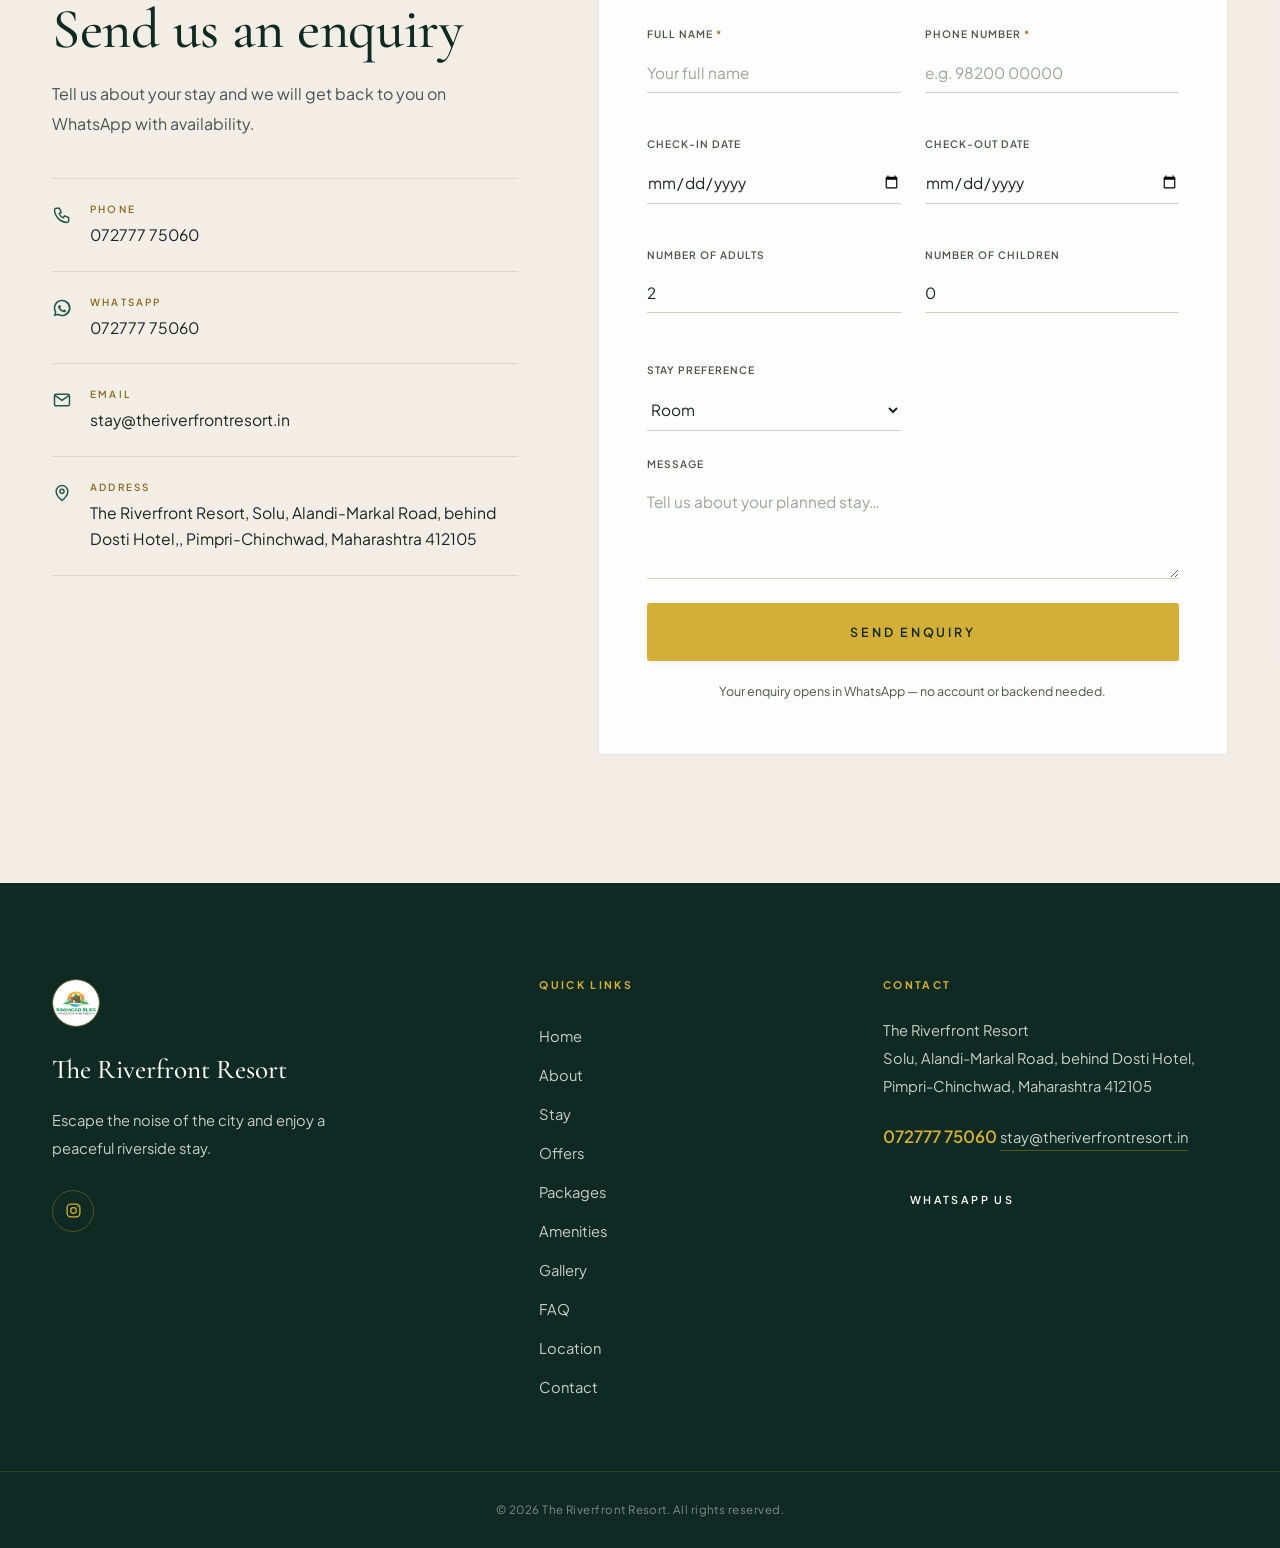
==== commit b9e388d7: "Fix mobile layout across the site; unpin Netlify's Python version THE HERO BUG .hero is display:flex" ====
--- a/index.html
+++ b/index.html
@@ -128,9 +128,17 @@
         </div>
       </div>
 
-      <!-- Floating availability bar -->
+    </section>
+
+    <!--
+      The availability bar sits OUTSIDE the hero on purpose. The hero is a
+      flex container, so a static child here would line up beside the hero
+      text instead of below it, and the hero's overflow:hidden would clip it.
+      As its own block it simply pulls up over the hero's bottom edge.
+    -->
+    <div class="avail-wrap">
       <form class="avail-bar" id="availBar" novalidate>
-        <div class="avail-inner container">
+        <div class="avail-inner">
           <div class="avail-field">
             <label for="aCheckIn" id="aCheckInLabel">Check-in</label>
             <input type="date" id="aCheckIn" name="checkin" />
@@ -151,7 +159,7 @@
         </div>
         <p class="avail-error" id="availError" role="alert"></p>
       </form>
-    </section>
+    </div>
 
     <!-- ============================ ABOUT ============================ -->
     <section class="section" id="about">
--- a/css/styles.css
+++ b/css/styles.css
@@ -91,6 +91,13 @@
 html {
   scroll-behavior: smooth;
   scroll-padding-top: var(--header-h);
+  /* Stop iOS inflating text in landscape. */
+  -webkit-text-size-adjust: 100%;
+  text-size-adjust: 100%;
+  /* A safety net for sideways scrolling on phones: `clip` blocks it without
+     turning the page into a scroll container the way `hidden` would, which
+     would break position: sticky and scroll-padding. */
+  overflow-x: clip;
 }
 
 body {
@@ -657,31 +664,31 @@
 }
 
 /* ---------------- floating availability bar ----------------
-   Sits across the bottom of the hero and overlaps the section below, so it
-   reads as a card resting on the page rather than part of the photo. */
-.avail-bar {
-  position: absolute;
-  left: 0;
-  right: 0;
-  bottom: 0;
+   A block of its own that pulls up over the hero's bottom edge, so it reads
+   as a card resting on the page. It is deliberately NOT inside .hero: the
+   hero is a flex container and clips its overflow, both of which fight this. */
+.avail-wrap {
+  position: relative;
   z-index: 3;
-  transform: translateY(50%);
+  margin: -58px auto 0;
+  width: 100%;
+  max-width: 1240px;
   padding: 0 32px;
   animation: fadeUp 1.4s var(--ease-soft) both;
   animation-delay: 0.95s;
 }
 .avail-inner {
   display: grid;
-  grid-template-columns: repeat(4, 1fr) auto;
+  grid-template-columns: repeat(4, minmax(0, 1fr)) auto;
   align-items: end;
   gap: 0;
   padding: 22px 26px;
-  background: rgba(251, 249, 245, 0.72);
+  background: rgba(251, 249, 245, 0.82);
   -webkit-backdrop-filter: blur(22px) saturate(140%);
   backdrop-filter: blur(22px) saturate(140%);
-  border: 1px solid rgba(255, 255, 255, 0.6);
+  border: 1px solid rgba(255, 255, 255, 0.7);
   border-radius: var(--radius);
-  box-shadow: 0 24px 60px rgba(9, 26, 21, 0.28);
+  box-shadow: 0 24px 60px rgba(9, 26, 21, 0.26);
 }
 .avail-field {
   display: flex;
@@ -702,36 +709,38 @@
 .avail-field input,
 .avail-field select {
   font-family: var(--font-body);
-  font-size: 0.92rem;
+  /* 16px minimum: anything smaller makes iOS Safari zoom in on focus. */
+  font-size: 16px;
   font-weight: 500;
   font-variant-numeric: lining-nums tabular-nums;
   color: var(--emerald-900);
   background: transparent;
   border: 0;
+  border-radius: 0;
   padding: 2px 0;
   width: 100%;
   min-width: 0;
   cursor: pointer;
-}
+  /* iOS gives date inputs its own chrome and vertical alignment; strip it. */
+  -webkit-appearance: none;
+  appearance: none;
+}
+.avail-field input[type="date"] { min-height: 24px; }
 .avail-field input:focus,
 .avail-field select:focus { outline: none; color: var(--emerald-700); }
 .avail-field input:focus-visible,
 .avail-field select:focus-visible { outline: 2px solid var(--gold); outline-offset: 4px; }
 .avail-submit { margin-left: 22px; white-space: nowrap; }
 .avail-error {
-  margin: 10px auto 0;
-  max-width: 1240px;
-  padding: 0 26px;
+  margin: 12px 0 0;
+  padding: 10px 18px;
   color: var(--white);
-  background: rgba(163, 35, 28, 0.92);
+  background: rgba(163, 35, 28, 0.94);
   border-radius: var(--radius);
   font-size: 0.78rem;
   text-align: center;
 }
 .avail-error:empty { display: none; }
-
-/* The bar overlaps the section below it, so that section needs headroom. */
-.hero + .section { padding-top: 200px; }
 
 .hero-scroll { display: none; }
 .hero-scroll-dot {
@@ -1742,7 +1751,7 @@
   /* Freezing durations is not enough — the blurred layers stay expensive to
      composite. Remove the decoration outright. */
   .bg-blob, .bg-mouse, .hero-particles { display: none; }
-  .avail-bar { animation: none; }
+  .avail-wrap { animation: none; }
   .hero-video { display: none; }
   .kb-layer.is-active img { animation: none; transform: scale(1.02); }
   .hero-scroll-dot, .skeleton::after { animation: none; }
@@ -1750,11 +1759,30 @@
 }
 
 /* ------------------------------ responsive ------------------------------ */
+/*
+  Breakpoints run largest to smallest so later rules always win. Values are
+  cumulative: a rule set at 900px still applies at 640px unless overridden.
+
+    1100  wide tablet / small laptop — grids tighten
+     992  the nav collapses to the hamburger
+     900  two-column layouts become one
+     640  phone — single column, comfortable tap targets
+     380  small phone — tighter padding and type
+*/
+
 @media (max-width: 1100px) {
+  .container { padding: 0 28px; }
   .about-grid { gap: 64px; }
   .location-grid { gap: 48px; }
   .contact-grid { gap: 56px; }
   .gallery-grid { grid-auto-rows: 220px; }
+
+  /* Five columns get too tight here, so the bar becomes a 2x2 grid. */
+  .avail-wrap { padding: 0 28px; margin-top: -48px; }
+  .avail-inner { grid-template-columns: repeat(2, minmax(0, 1fr)); gap: 20px 0; }
+  .avail-field:nth-child(2n) { border-right: 0; }
+  .avail-field:first-child { padding-left: 22px; }
+  .avail-submit { grid-column: 1 / -1; margin: 10px 22px 0; }
 }
 
 @media (max-width: 992px) {
@@ -1763,26 +1791,15 @@
   .nav-actions .btn { display: none; }
 }
 
-/* Below ~1100px the five columns get too tight, so the bar wraps to a grid
-   and stops floating over the section boundary. */
-@media (max-width: 1100px) {
-  .avail-bar { position: static; transform: none; padding: 0 32px; margin-top: -70px; }
-  .avail-inner { grid-template-columns: repeat(2, 1fr); gap: 18px 0; }
-  .avail-field:nth-child(2n) { border-right: 0; }
-  .avail-field:first-child { padding-left: 22px; }
-  .avail-submit { grid-column: 1 / -1; margin: 8px 22px 0; }
-  .hero + .section { padding-top: 128px; }
-}
-
 @media (max-width: 900px) {
   .section { padding: 96px 0; }
+  .section-head { margin-bottom: 56px; }
   .gallery-grid { grid-template-columns: repeat(3, 1fr); grid-auto-rows: 200px; gap: 10px; }
-  .section-head { margin-bottom: 56px; }
   .about-grid { grid-template-columns: 1fr; gap: 72px; }
   .about-media { max-width: 640px; }
   .about-media .img-frame { height: 440px; }
   .location-grid { grid-template-columns: 1fr; }
-  .location-map iframe { min-height: 360px; }
+  .location-map iframe, .map-facade { min-height: 360px; }
   .contact-grid { grid-template-columns: 1fr; gap: 56px; }
   .amenity-cats { grid-template-columns: 1fr; }
   .offers-grid { grid-template-columns: 1fr; }
@@ -1790,39 +1807,179 @@
   .footer-grid { grid-template-columns: 1fr 1fr; gap: 40px; }
 }
 
+/* ------------------------------ phones ------------------------------ */
 @media (max-width: 640px) {
-  .container { padding: 0 22px; }
-  .avail-bar { padding: 0 22px; margin-top: -48px; }
-  .avail-inner { grid-template-columns: 1fr; padding: 20px 18px; gap: 16px 0; }
-  .avail-field { border-right: 0; border-bottom: 1px solid rgba(15, 42, 34, 0.12); padding: 0 4px 14px; }
-  .avail-field:first-child { padding-left: 4px; }
-  .avail-field:last-of-type { border-bottom: 0; padding-bottom: 0; }
-  .avail-submit { grid-column: 1; margin: 12px 0 0; width: 100%; }
-  .map-facade, .location-map iframe { min-height: 300px; }
-  .hero + .section { padding-top: 96px; }
-  .section { padding: 76px 0; }
-  .stay-grid { grid-template-columns: 1fr; }
-  .stay-card .img-frame { height: 300px; }
-  .stay-body { padding: 30px 26px 32px; }
-  .plans-grid { grid-template-columns: 1fr; max-width: 440px; }
-  .plan-card { padding: 48px 28px 36px; }
-  .testim-slide { padding: 16px 8px 56px; }
+  /* A shorter header leaves more of the photo visible. Everything keyed to
+     --header-h (scroll offsets, the mobile menu, the hero) follows suit. */
+  :root { --header-h: 66px; }
+
+  .container { padding: 0 20px; }
+  .section { padding: 72px 0; }
+  .section-head { margin-bottom: 44px; }
+  .section-title { font-size: clamp(1.75rem, 8vw, 2.3rem); }
+  .section-sub { font-size: 0.96rem; margin-top: 14px; }
+  .eyebrow { font-size: 0.62rem; margin-bottom: 16px; padding-bottom: 12px; }
+
+  /* --- header --- */
+  .brand img { width: 36px; height: 36px; }
+  .brand-name { font-size: 1.1rem; }
+  .brand-name em { font-size: 0.5rem; letter-spacing: 0.18em; }
+  .nav-toggle { width: 42px; height: 42px; padding: 11px; }
+
+  /* The mobile menu must use the same side padding as .container, or its
+     links will not line up under the logo. */
+  .mobile-menu {
+    padding: 8px 20px 24px;
+    max-height: calc(100svh - var(--header-h));
+    overflow-y: auto;
+  }
+  .mobile-menu a { padding: 13px 2px; font-size: 0.74rem; }
+
+  /* --- hero --- */
+  .hero { min-height: 88svh; }
+  .hero-content { margin-top: var(--header-h); padding-top: 24px; }
+  .hero-title { font-size: clamp(2.1rem, 11vw, 3.1rem); margin-bottom: 18px; }
+  .hero-subtitle { font-size: 0.92rem; letter-spacing: 0.04em; margin-bottom: 30px; }
+  .hero-actions { flex-direction: column; gap: 12px; }
+  .hero-actions .btn { width: 100%; }
+  .btn-lg { padding: 17px 24px; font-size: 0.72rem; }
+
+  /* --- availability bar: one field per row --- */
+  .avail-wrap { padding: 0 20px; margin-top: -34px; }
+  .avail-inner { grid-template-columns: 1fr; padding: 6px 18px 18px; gap: 0; }
+  .avail-field {
+    border-right: 0;
+    border-bottom: 1px solid rgba(15, 42, 34, 0.12);
+    padding: 14px 2px;
+  }
+  .avail-field:first-child { padding-left: 2px; }
+  .avail-field:last-of-type { border-bottom: 0; }
+  .avail-submit { grid-column: 1; margin: 16px 0 0; width: 100%; }
+
+  /* --- stay --- */
+  .stay-grid { grid-template-columns: 1fr; gap: 22px; }
+  .stay-card .img-frame { height: 260px; }
+  .stay-body { padding: 26px 22px 28px; }
+  .stay-card h3 { font-size: 1.6rem; }
+  .stay-card .btn { align-self: stretch; }
+  .stay-note { margin-top: 40px; padding-top: 26px; font-size: 0.88rem; }
+
+  /* --- offers / packages --- */
+  .offer-card { padding: 40px 24px 34px; }
+  .offer-badge { font-size: 2.5rem; margin-bottom: 18px; }
+  .plans-grid { grid-template-columns: 1fr; max-width: 440px; gap: 22px; }
+  .plan-card { padding: 44px 24px 32px; }
+  .plan-price { font-size: 2.6rem; }
+  .plan-features { padding-top: 22px; margin-bottom: 28px; }
+
+  /* --- amenities: two columns is far too cramped at this width --- */
+  .amenity-cat { padding: 32px 22px; }
+  .amenity-grid { grid-template-columns: 1fr; gap: 16px; }
+
+  /* --- testimonials --- */
+  .testim-slide { padding: 8px 6px 48px; }
   .testim-nav { display: none; }
-  .gallery-grid { grid-template-columns: repeat(2, 1fr); grid-auto-rows: 168px; gap: 8px; }
-  .gallery-item::after { inset: 8px; }
-  .gallery-item .gallery-label { padding: 40px 14px 14px; font-size: 0.56rem; }
-  .gallery-item.g-feature .gallery-label { font-size: 0.6rem; padding-bottom: 18px; }
-  .gallery-more { margin-top: 32px; }
-  .info-times { grid-template-columns: 1fr; }
+  .testim-text { font-size: 1.15rem; margin-bottom: 26px; }
+  .testim-stars { margin-bottom: 22px; }
+
+  /* --- faq --- */
+  .faq-item summary { font-size: 1.12rem; padding: 20px 2px; gap: 14px; }
+  .faq-item p { padding: 0 24px 22px 2px; font-size: 0.94rem; }
+
+  /* --- gallery --- */
+  .gallery-filters { gap: 6px; margin-bottom: 32px; }
+  .filter-btn { padding: 11px 16px; font-size: 0.62rem; min-height: 42px; }
+  .gallery-grid { grid-template-columns: repeat(2, 1fr); grid-auto-rows: 158px; gap: 8px; }
+  .gallery-grid[data-count="1"] { grid-auto-rows: 320px; }
+  .gallery-grid[data-count="2"] { grid-auto-rows: 220px; }
+  .gallery-grid[data-count="3"] { grid-template-columns: repeat(2, 1fr); grid-auto-rows: 180px; }
+  .gallery-item::after { inset: 7px; }
+  .gallery-item .gallery-label { padding: 34px 12px 12px; font-size: 0.54rem; letter-spacing: 0.14em; }
+  .gallery-item.g-feature .gallery-label { font-size: 0.58rem; padding-bottom: 16px; }
+  .gallery-more { margin-top: 30px; }
+
+  /* --- good to know --- */
+  .info-times { grid-template-columns: 1fr; margin-bottom: 40px; }
+  .info-time { padding: 26px 18px; }
   .info-time + .info-time { border-left: 0; border-top: 1px solid rgba(212, 175, 55, 0.3); }
-  .info-list { grid-template-columns: 1fr; }
+  .info-time .it-value { font-size: 1.8rem; }
+  .info-list { grid-template-columns: 1fr; gap: 14px; }
+
+  /* --- location --- */
+  .location-map iframe, .map-facade { min-height: 300px; }
+  .location-address { font-size: 0.98rem; margin: 20px 0 28px; }
+  .location-actions .btn { flex: 1 1 100%; }
+  .map-facade-body { padding: 24px 20px; }
+  .map-facade-title { font-size: 1.4rem; }
+
+  /* --- contact + form --- */
+  .contact-info p { margin: 16px 0 30px; }
+  .enquiry-form { padding: 32px 22px; }
   .form-row { grid-template-columns: 1fr; gap: 0; }
-  .enquiry-form { padding: 36px 26px; }
-  .footer-grid { grid-template-columns: 1fr; padding: 64px 22px 40px; }
-  .about-media .img-frame { height: 320px; }
-  .about-media .img-frame.about-b { height: 170px; bottom: -28px; right: -12px; border-width: 6px; }
-  .hero-actions .btn { width: 100%; }
-  .faq-item summary { font-size: 1.15rem; padding: 22px 4px; }
-  .faq-item p { padding-right: 20px; }
-  .noscript-banner { margin: 100px 20px 20px; padding: 28px 24px; }
-}
+  .form-field { margin-bottom: 22px; }
+  /* 16px keeps iOS Safari from zooming the page when a field is focused. */
+  .form-field input,
+  .form-field select,
+  .form-field textarea { font-size: 16px; }
+
+  /* --- about --- */
+  .about-media { max-width: none; }
+  .about-media .img-frame { height: 300px; }
+  .about-media .img-frame.about-b {
+    height: 150px;
+    width: 44%;
+    bottom: -22px;
+    right: 0;            /* was -12px, which pushed past the screen edge */
+    border-width: 5px;
+  }
+  .about-text p { font-size: 0.98rem; }
+  .about-actions { margin-top: 30px; }
+  .about-actions .btn { flex: 1 1 100%; }
+
+  /* --- footer --- */
+  .footer-grid { grid-template-columns: 1fr; gap: 36px; padding: 56px 20px 36px; }
+  .footer-note { max-width: none; }
+  .footer-name { font-size: 1.5rem; }
+  .footer-col h4 { margin-bottom: 18px; }
+
+  /* --- lightbox: keep the arrows off the photo --- */
+  .lb-media { max-width: 92vw; }
+  .lb-media img { max-width: 92vw; max-height: 62vh; }
+  .lb-btn { width: 44px; height: 44px; }
+  .lb-close { top: 14px; right: 14px; }
+  .lb-prev, .lb-next { top: auto; bottom: 14px; transform: none; }
+  .lb-prev { left: calc(50% - 56px); }
+  .lb-next { right: calc(50% - 56px); }
+  .lb-caption { font-size: 0.78rem; margin-top: 16px; }
+
+  .back-to-top { right: 16px; bottom: 16px; width: 44px; height: 44px; }
+  .noscript-banner { margin: 90px 18px 18px; padding: 26px 22px; }
+  .noscript-banner h2 { font-size: 1.6rem; }
+}
+
+/* ------------------------------ small phones ------------------------------ */
+@media (max-width: 380px) {
+  .container { padding: 0 16px; }
+  .avail-wrap { padding: 0 16px; }
+  .hero-title { font-size: 1.95rem; }
+  .section-title { font-size: 1.6rem; }
+  .btn { padding: 15px 22px; font-size: 0.68rem; }
+  .btn-lg { padding: 16px 20px; }
+  .gallery-grid { grid-auto-rows: 132px; gap: 6px; }
+  .plan-price { font-size: 2.2rem; }
+  .offer-badge { font-size: 2.2rem; }
+  .footer-grid { padding: 48px 16px 32px; }
+  .enquiry-form { padding: 26px 18px; }
+  .stay-body { padding: 22px 18px 24px; }
+}
+
+/* A touch screen has no hover, so the states that only appear on hover would
+   never show at all. Make them permanent instead. */
+@media (hover: none) {
+  .gallery-item .gallery-label { opacity: 1; transform: none; }
+  .gallery-item::after { display: none; }
+  .btn::after { display: none; }
+  .gallery-item:hover img,
+  .stay-card:hover .stay-media img,
+  .about-media:hover .about-main img { transform: none; }
+}
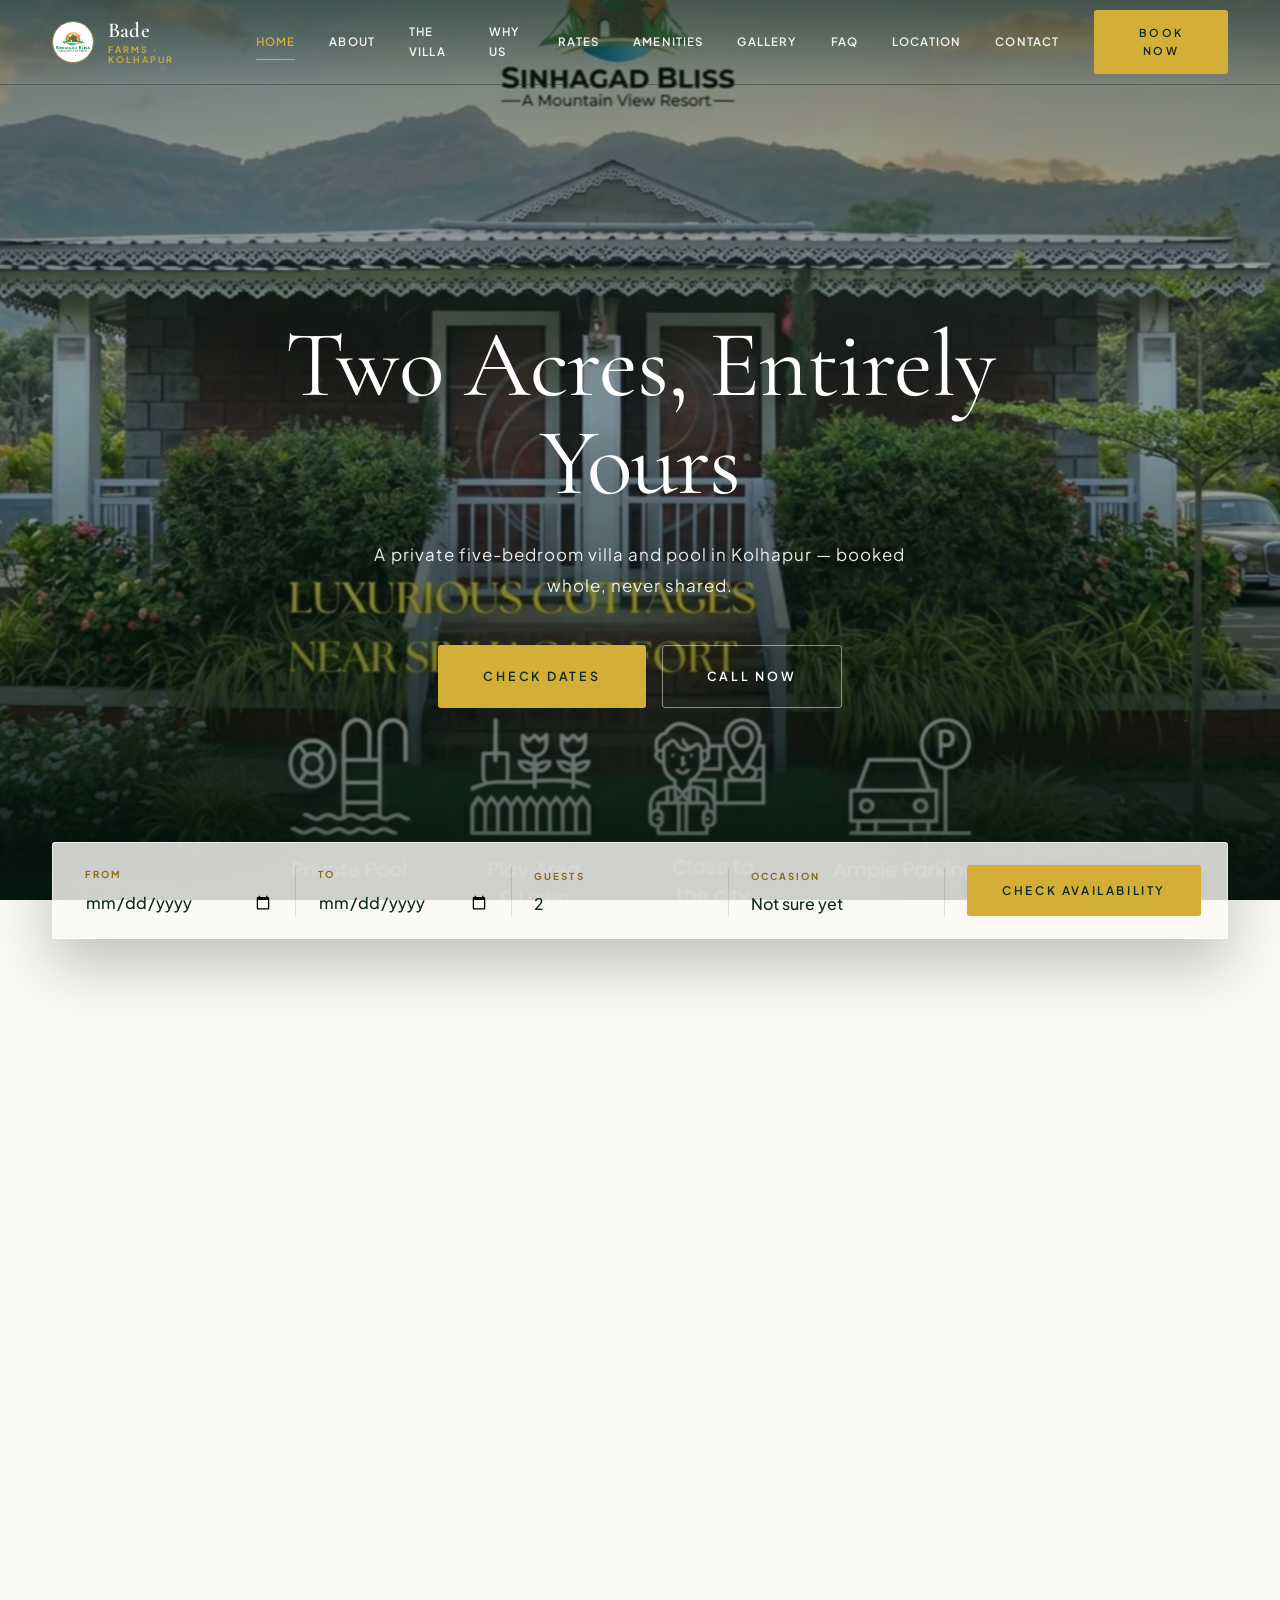
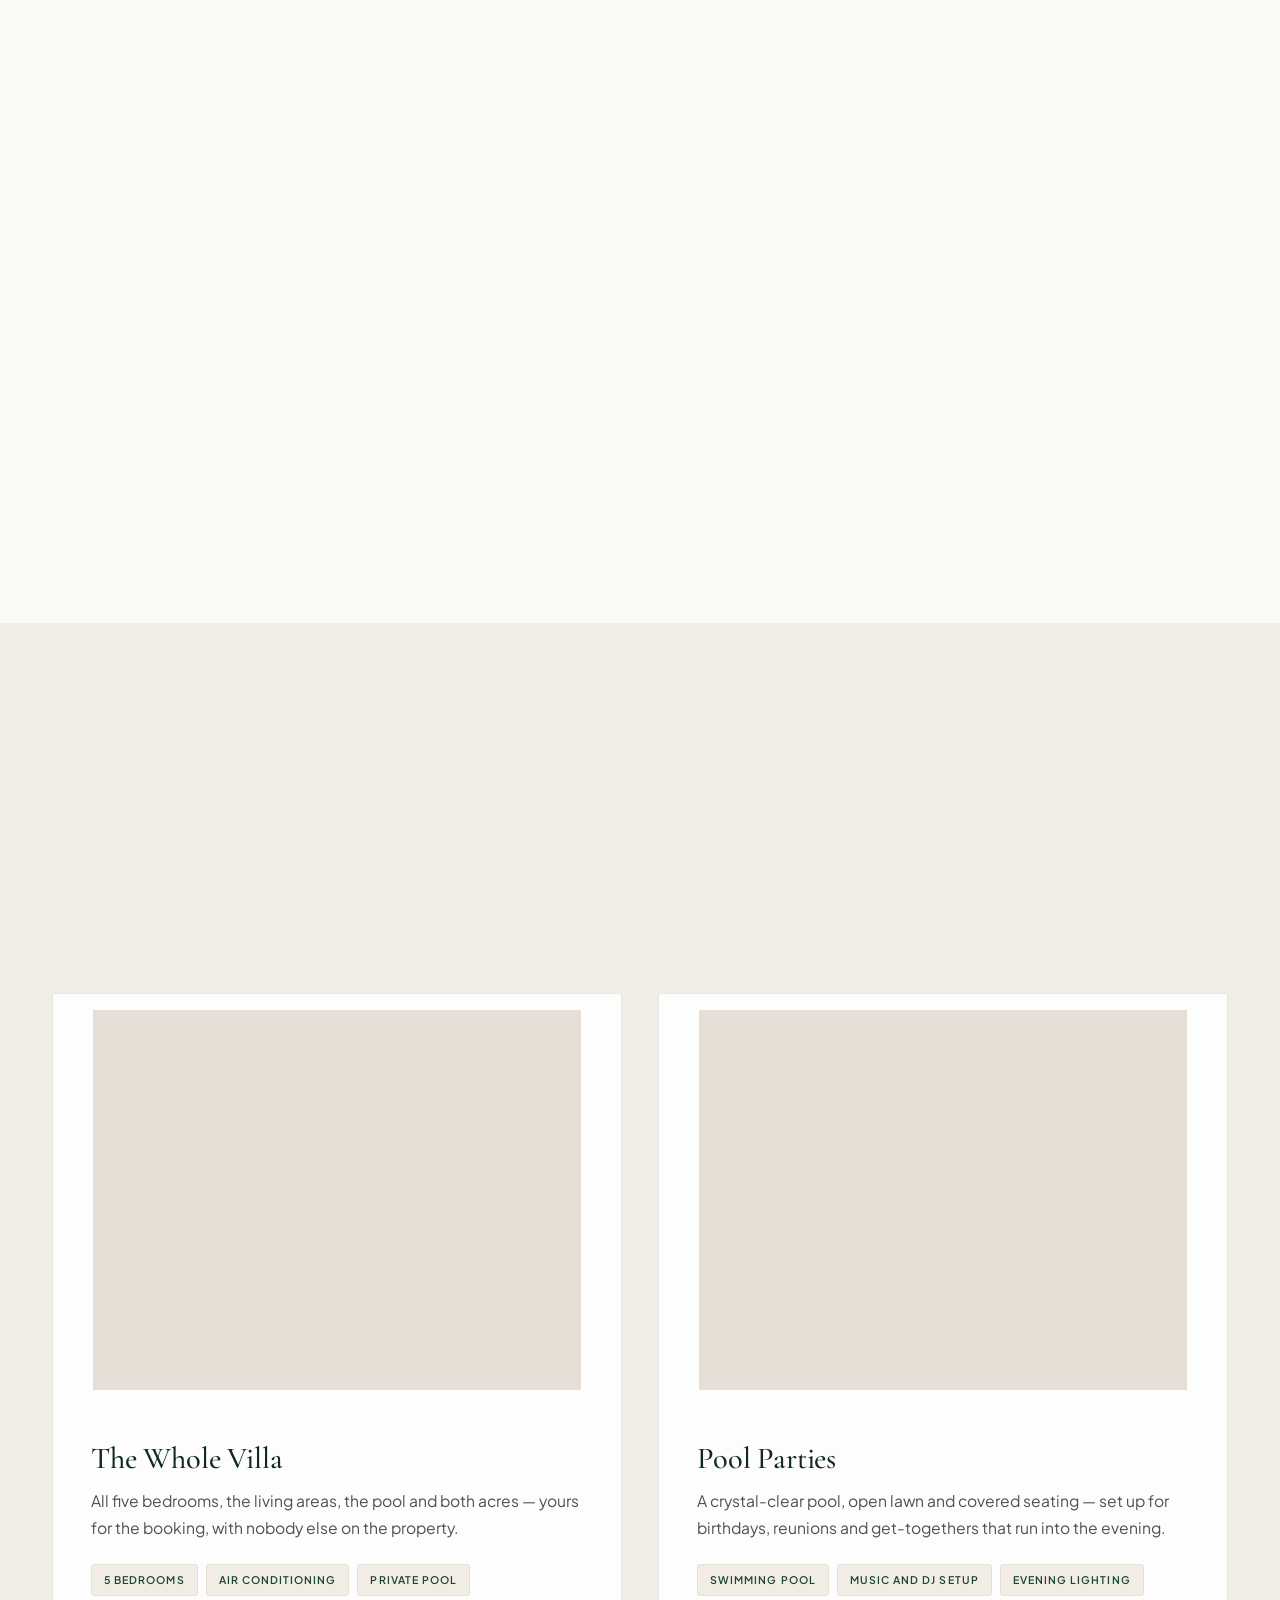
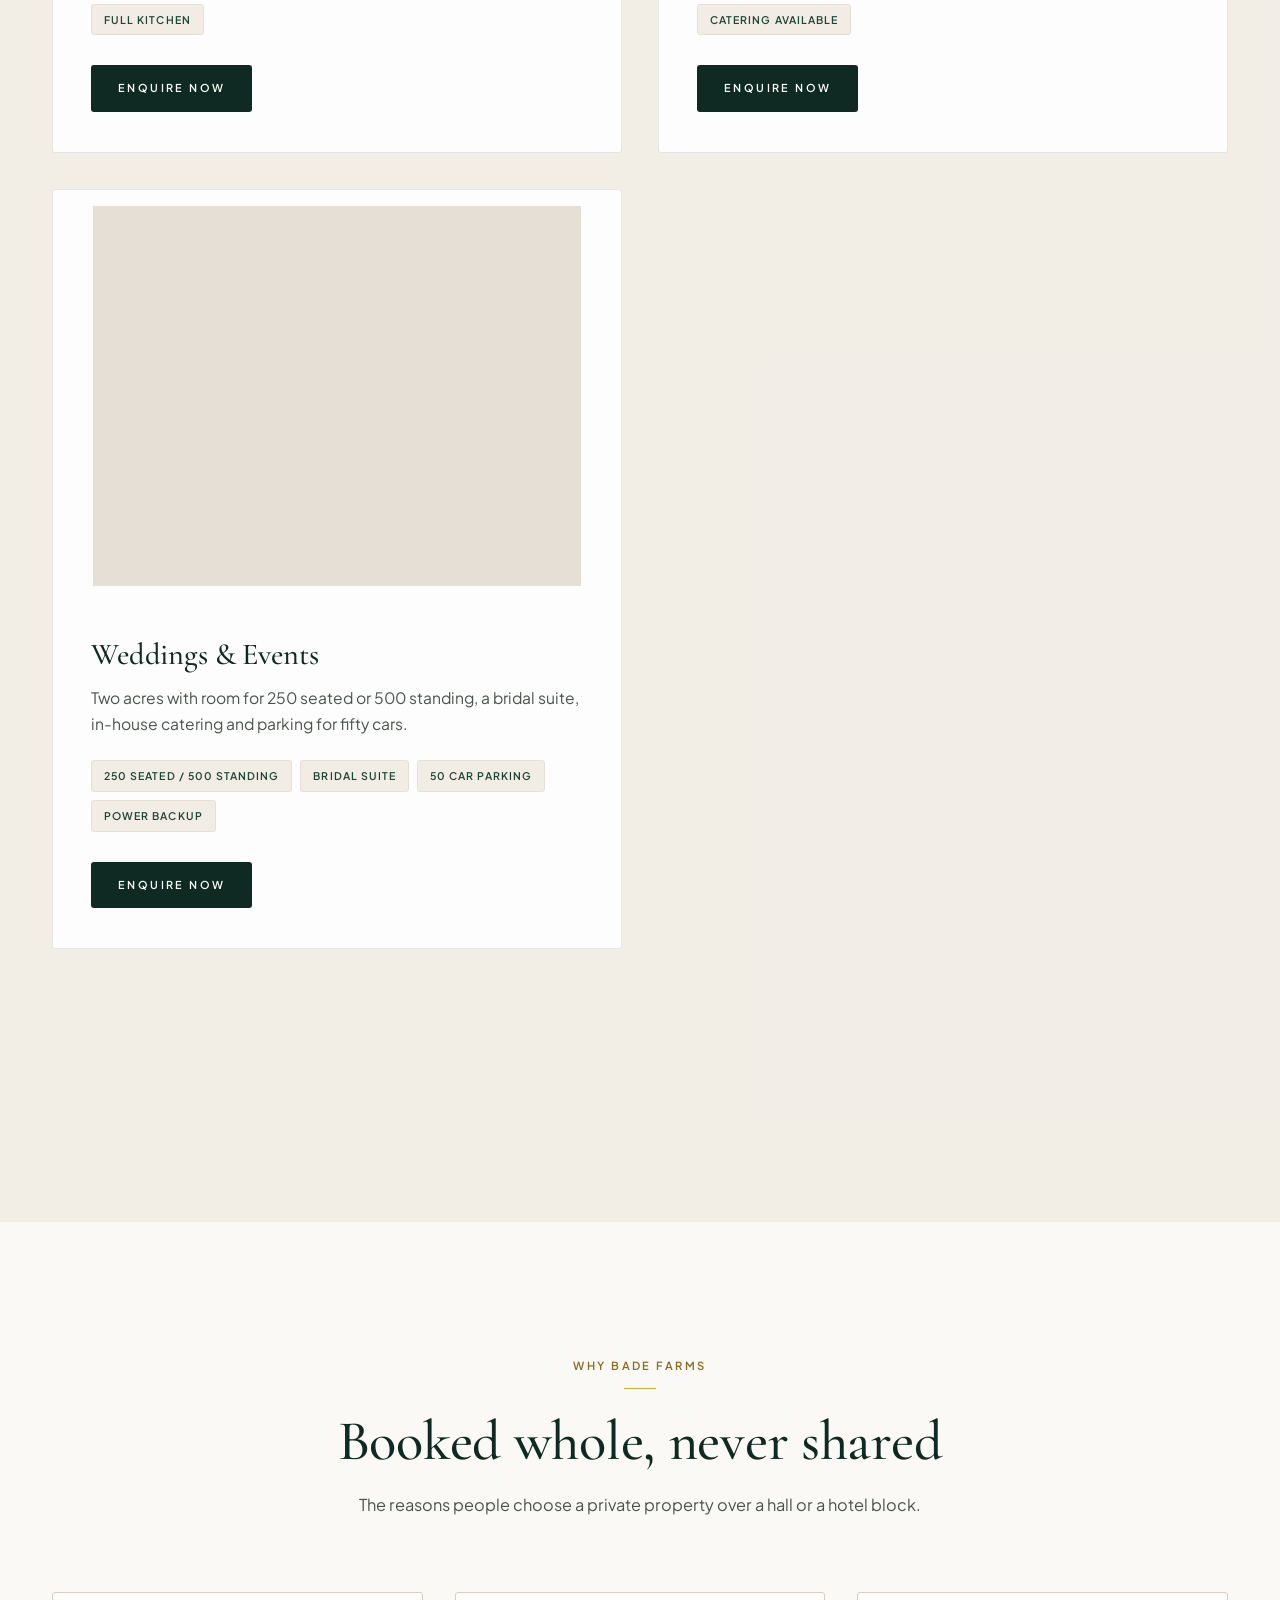
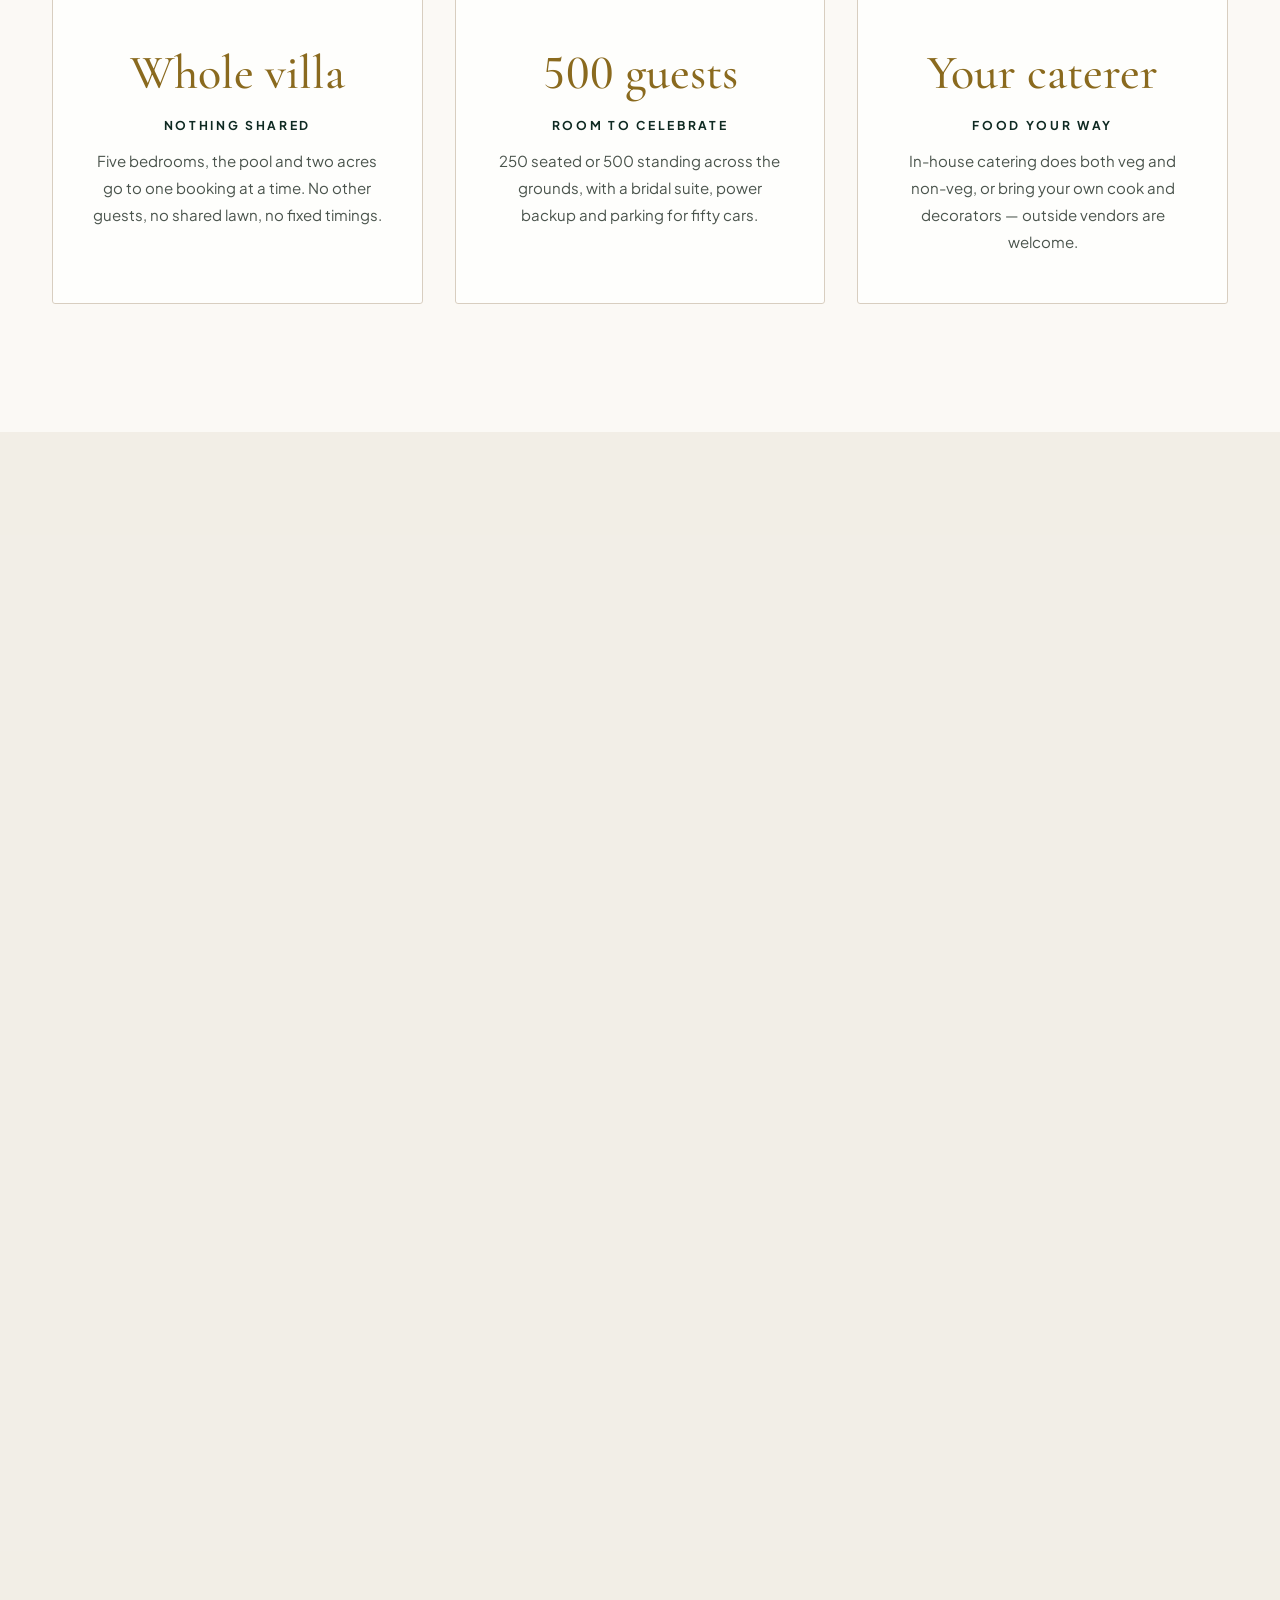
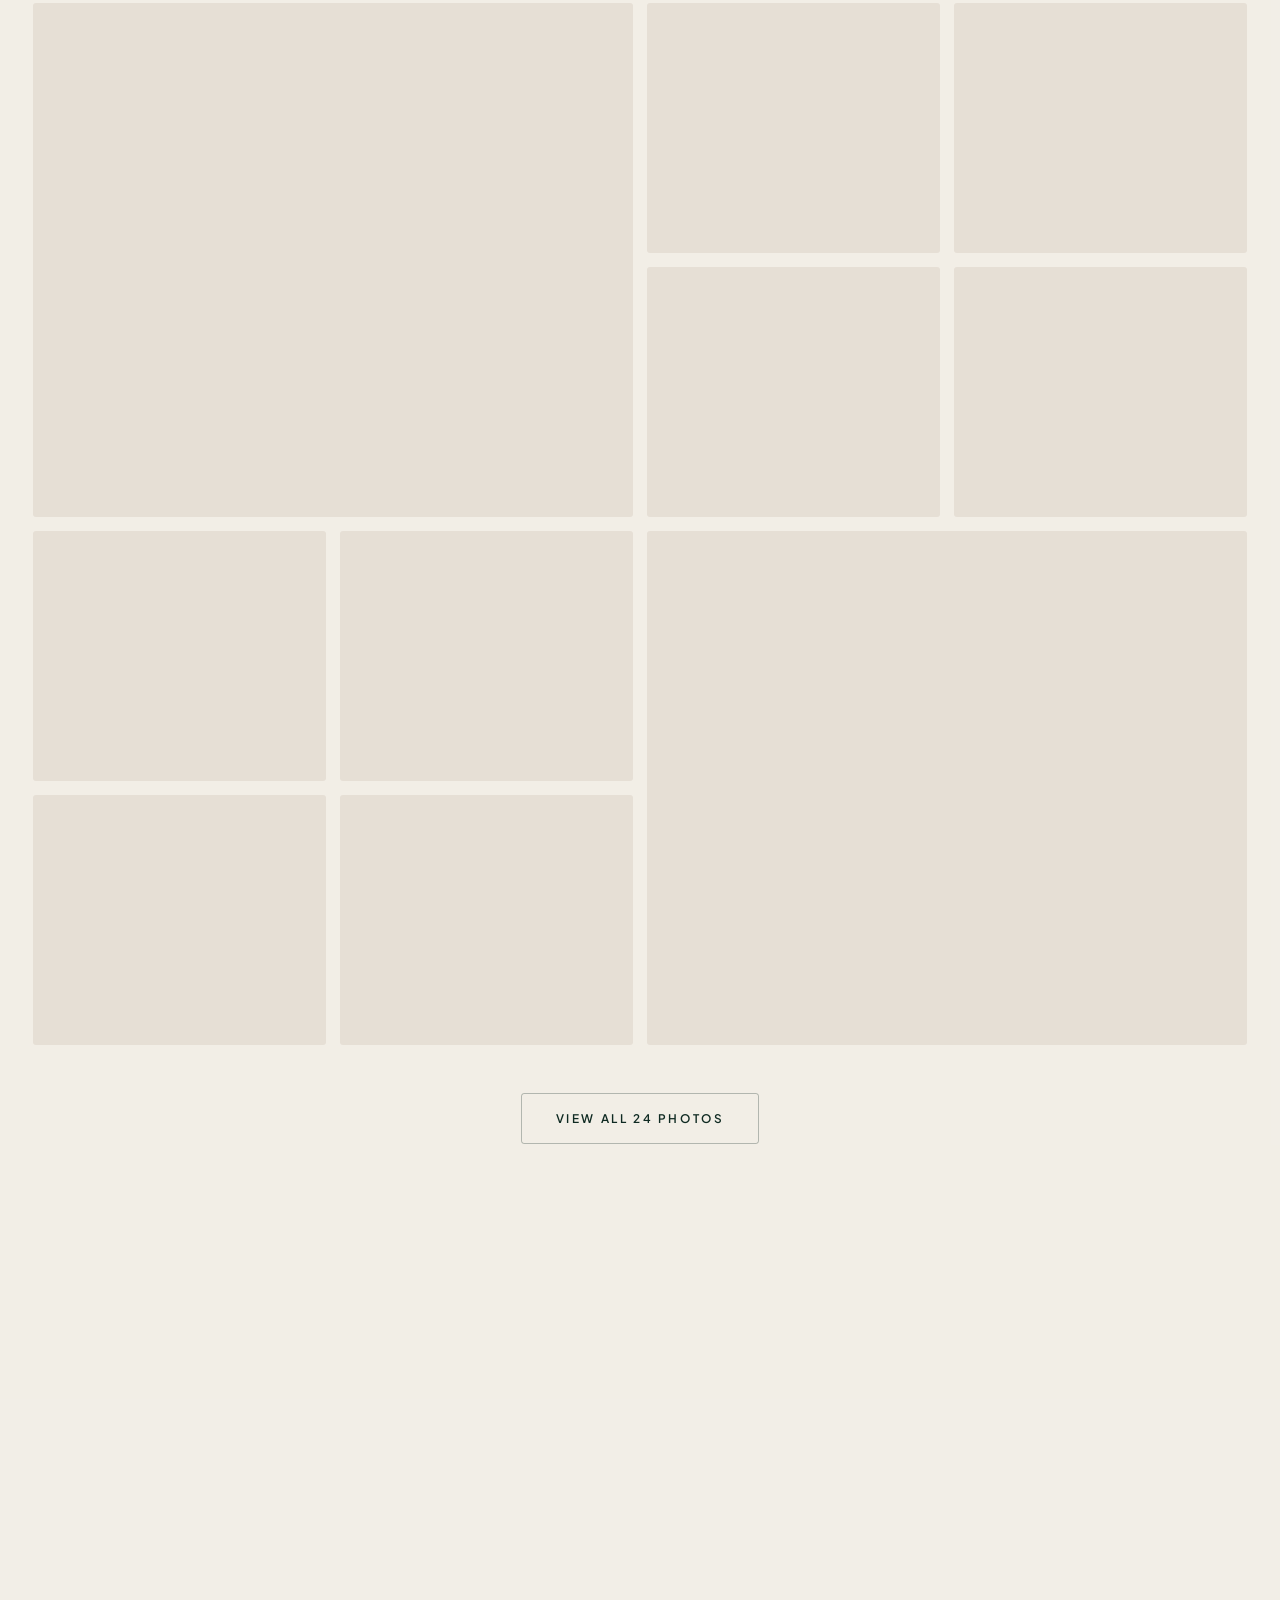
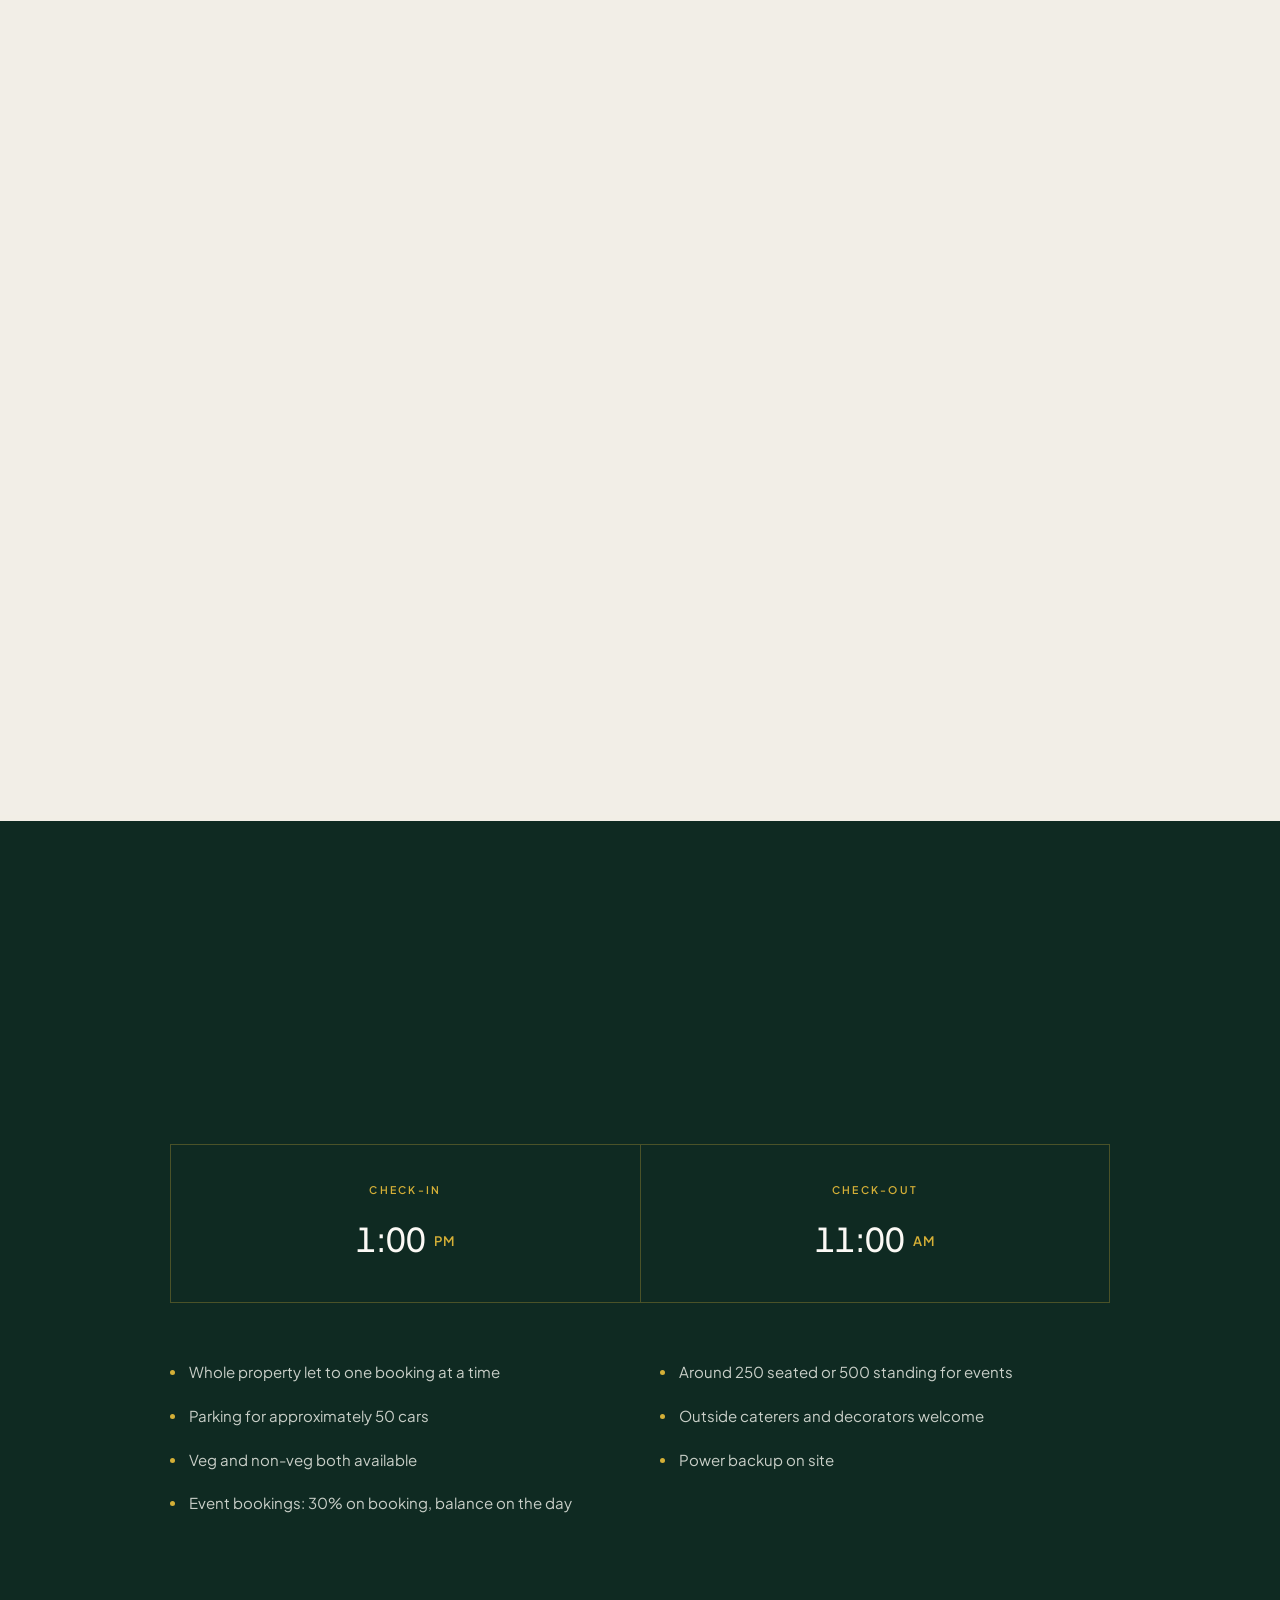
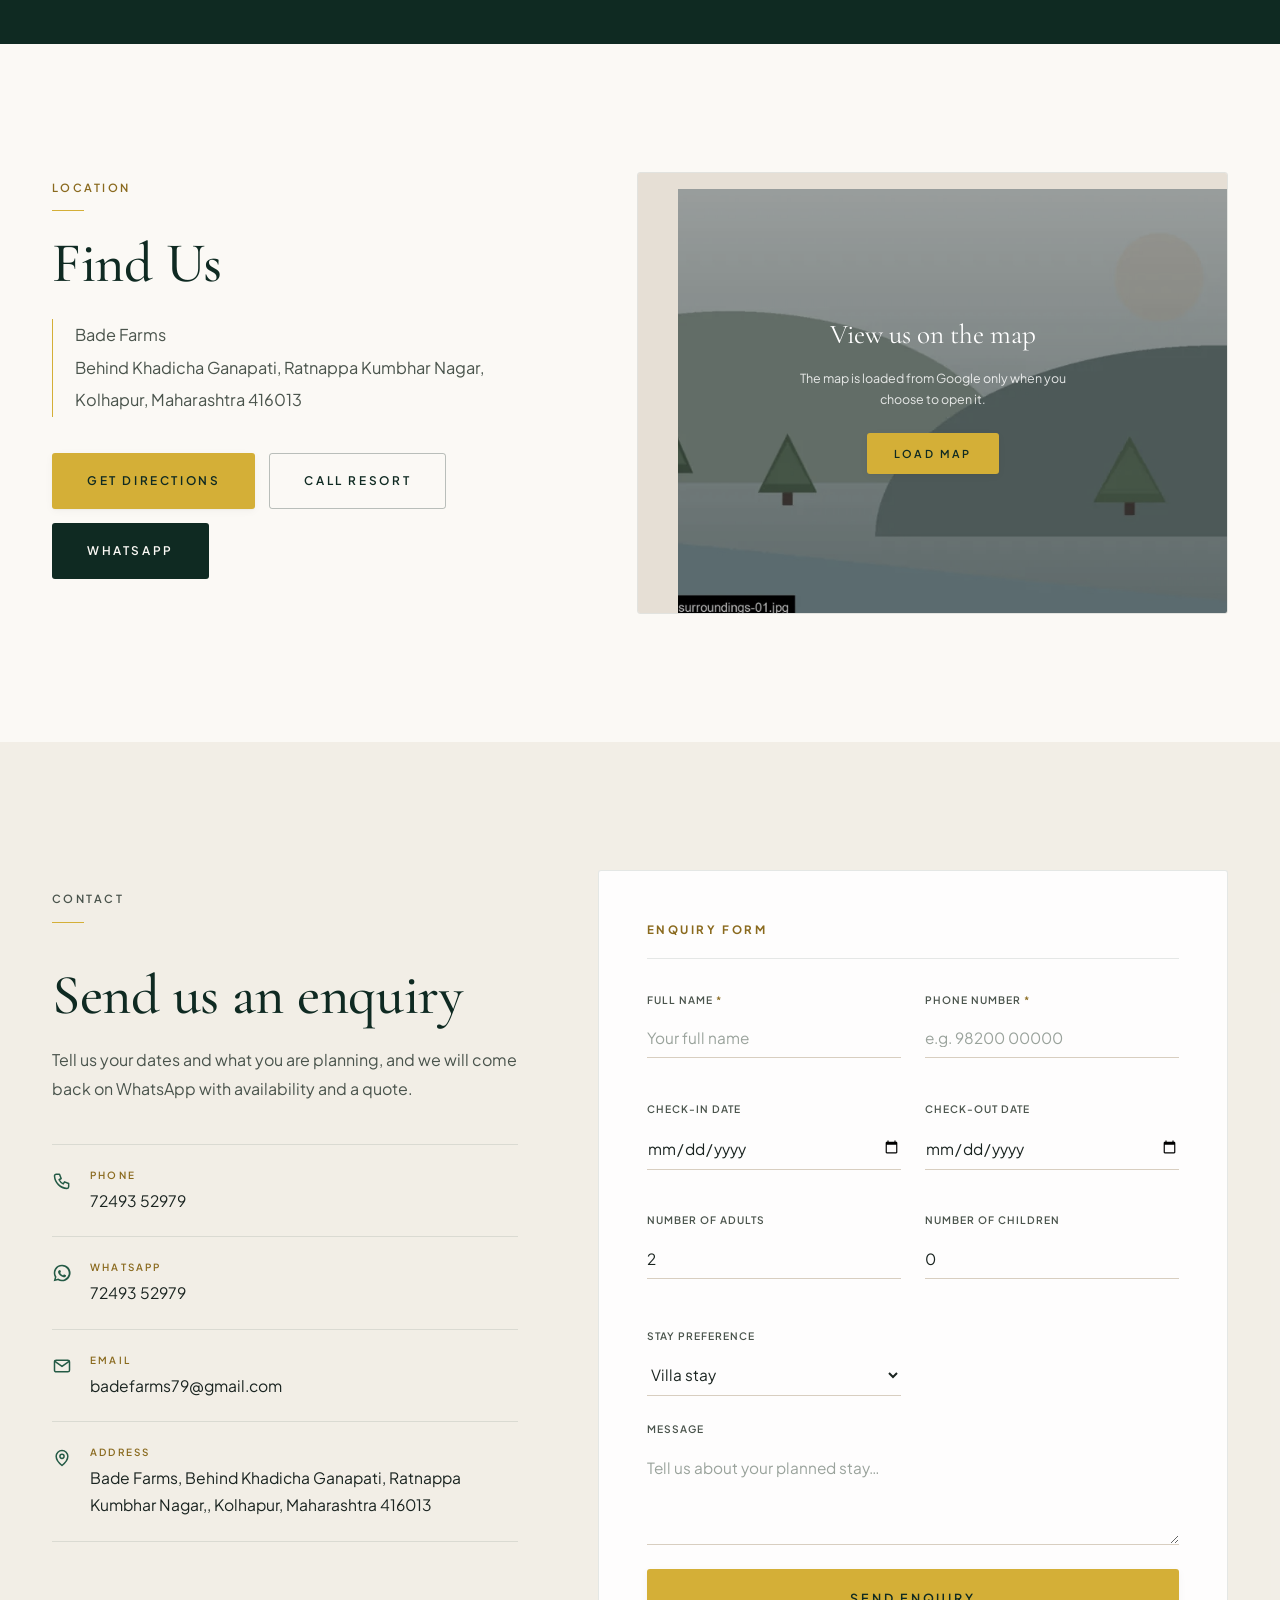
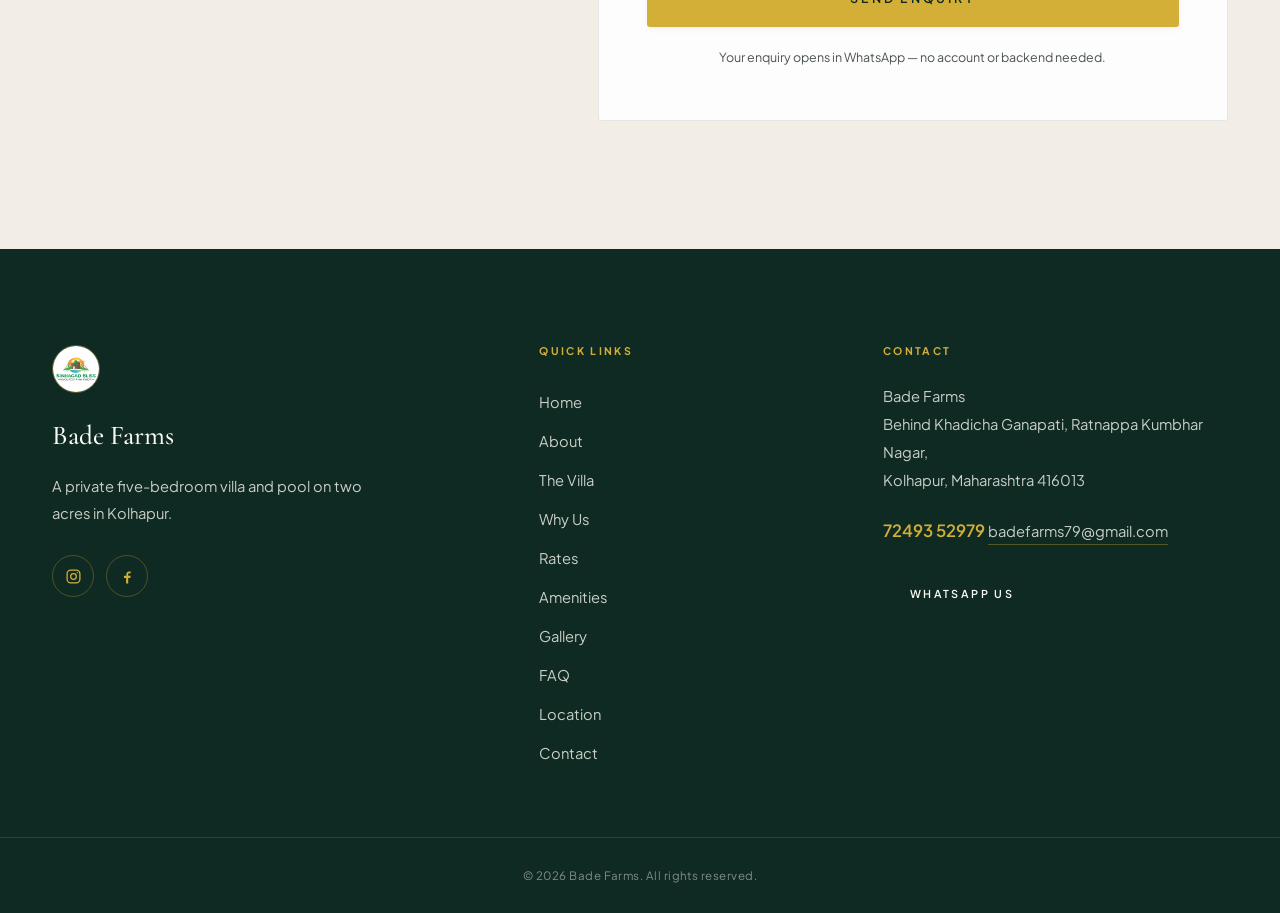
==== commit 474d27c6: "Rebrand for Bade Farms, Kolhapur A client branch off main. Same codebase, different property.  badef" ====
--- a/index.html
+++ b/index.html
@@ -3,11 +3,11 @@
 <head>
   <meta charset="UTF-8" />
   <meta name="viewport" content="width=device-width, initial-scale=1.0" />
-  <meta name="description" id="metaDescription" content="The Riverfront Resort — a peaceful riverside resort in Pimpri-Chinchwad for families, couples, groups and pet owners. Rooms, amenities and a welcoming atmosphere." />
-  <title>The Riverfront Resort | Relax by nature</title>
+  <meta name="description" id="metaDescription" content="Bade Farms — a private 5BHK villa on two acres in Kolhapur, with a crystal-clear swimming pool, lawns and parking for 50 cars. Book the whole property for stays, pool parties, weddings and corporate days out." />
+  <title>Bade Farms | Private 5BHK villa with pool, Kolhapur</title>
 
   <meta name="theme-color" content="#0f2a22" />
-  <link rel="canonical" id="canonicalLink" href="https://www.theriverfrontresort.in/" />
+  <link rel="canonical" id="canonicalLink" href="https://www.badefarms.com/" />
 
   <!--
     Social share preview. These values are refreshed from js/data.js at run
@@ -16,16 +16,16 @@
     The image must be a FULL https:// address — set `seo.siteUrl` in js/data.js.
   -->
   <meta property="og:type" content="website" />
-  <meta property="og:site_name" id="ogSiteName" content="The Riverfront Resort" />
-  <meta property="og:url" id="ogUrl" content="https://www.theriverfrontresort.in/" />
-  <meta property="og:title" id="ogTitle" content="The Riverfront Resort | Relax by nature" />
-  <meta property="og:description" id="ogDescription" content="The Riverfront Resort — a peaceful riverside resort in Pimpri-Chinchwad for families, couples, groups and pet owners." />
-  <meta property="og:image" id="ogImage" content="https://www.theriverfrontresort.in/assets/images/hero/Gemini_Generated_Image_fxf8qvfxf8qvfxf8.png" />
-  <meta property="og:image:alt" id="ogImageAlt" content="Riverside view of The Riverfront Resort" />
+  <meta property="og:site_name" id="ogSiteName" content="Bade Farms" />
+  <meta property="og:url" id="ogUrl" content="https://www.badefarms.com/" />
+  <meta property="og:title" id="ogTitle" content="Bade Farms | Private 5BHK villa with pool, Kolhapur" />
+  <meta property="og:description" id="ogDescription" content="Bade Farms — a private 5BHK villa on two acres in Kolhapur, with a crystal-clear swimming pool, lawns and parking for 50 cars. Book the whole property for stays, pool parties, weddings and corporate days out." />
+  <meta property="og:image" id="ogImage" content="https://www.badefarms.com/assets/images/hero/hero-01.jpg" />
+  <meta property="og:image:alt" id="ogImageAlt" content="The villa and pool at Bade Farms" />
   <meta name="twitter:card" content="summary_large_image" />
-  <meta name="twitter:title" id="twitterTitle" content="The Riverfront Resort | Relax by nature" />
-  <meta name="twitter:description" id="twitterDescription" content="A peaceful riverside resort in Pimpri-Chinchwad for families, couples, groups and pet owners." />
-  <meta name="twitter:image" id="twitterImage" content="https://www.theriverfrontresort.in/assets/images/hero/Gemini_Generated_Image_fxf8qvfxf8qvfxf8.png" />
+  <meta name="twitter:title" id="twitterTitle" content="Bade Farms | Private 5BHK villa with pool, Kolhapur" />
+  <meta name="twitter:description" id="twitterDescription" content="A private 5BHK villa and pool on two acres in Kolhapur, booked whole for stays, parties and weddings." />
+  <meta name="twitter:image" id="twitterImage" content="https://www.badefarms.com/assets/images/hero/hero-01.jpg" />
 
   <!-- Favicon (assets/images/branding/resort-logo.png) -->
   <link rel="icon" type="image/png" href="assets/images/branding/resort-logo.png" />
@@ -62,20 +62,21 @@
   -->
   <noscript>
     <div class="noscript-banner">
-      <h2>The Riverfront Resort</h2>
+      <h2>Bade Farms</h2>
       <p>
-        A peaceful riverside resort in Pimpri-Chinchwad for families, couples,
-        groups and pet owners. This page needs JavaScript for photos and the
-        enquiry form — please get in touch directly:
+        A private five-bedroom villa and swimming pool on two acres in
+        Kolhapur, booked whole for stays, parties and weddings. This page needs
+        JavaScript for photos and the enquiry form — please get in touch
+        directly:
       </p>
       <ul>
-        <li><strong>Phone:</strong> <a href="tel:+917277775060">072777 75060</a></li>
-        <li><strong>WhatsApp:</strong> <a href="https://wa.me/917277775060">072777 75060</a></li>
+        <li><strong>Phone:</strong> <a href="tel:+917249352979">72493 52979</a></li>
+        <li><strong>WhatsApp:</strong> <a href="https://wa.me/917249352979">72493 52979</a></li>
         <li>
-          <strong>Address:</strong> Solu, Alandi-Markal Road, behind Dosti Hotel,
-          Pimpri-Chinchwad, Maharashtra 412105
+          <strong>Address:</strong> Behind Khadicha Ganapati,
+          Ratnappa Kumbhar Nagar, Kolhapur, Maharashtra 416013
         </li>
-        <li><strong>Check-in:</strong> 1:00 PM &nbsp;·&nbsp; <strong>Check-out:</strong> 10:00 AM</li>
+        <li><strong>Whole property:</strong> one booking at a time &nbsp;·&nbsp; up to 500 guests</li>
       </ul>
     </div>
   </noscript>
@@ -84,9 +85,9 @@
   <header class="site-header" id="siteHeader">
     <nav class="nav container" aria-label="Main navigation">
       <a href="#home" class="brand">
-        <img id="navLogo" src="assets/images/branding/resort-logo.png" alt="The Riverfront Resort logo" width="42" height="42" />
+        <img id="navLogo" src="assets/images/branding/resort-logo.png" alt="Bade Farms logo" width="42" height="42" />
         <span class="brand-name">
-          <span class="brand-name-text" id="brandName">The Riverfront</span>
+          <span class="brand-name-text" id="brandName">Bade</span>
           <em id="brandSub">Resort</em>
         </span>
       </a>
@@ -120,11 +121,11 @@
       <div class="hero-overlay"></div>
 
       <div class="hero-content container">
-        <h1 class="hero-title" id="heroHeading">Where Luxury Meets Sanctuary</h1>
-        <p class="hero-subtitle" id="heroSubtitle">An exclusive retreat designed for serene indulgence.</p>
+        <h1 class="hero-title" id="heroHeading">Two Acres, Entirely Yours</h1>
+        <p class="hero-subtitle" id="heroSubtitle">A private five-bedroom villa and pool in Kolhapur — booked whole, never shared.</p>
         <div class="hero-actions">
           <a id="heroBookBtn" class="btn btn-primary btn-lg" target="_blank" rel="noopener">Book Your Stay</a>
-          <a id="heroCallBtn" class="btn btn-outline-light btn-lg" href="tel:+917277775060">Call Now</a>
+          <a id="heroCallBtn" class="btn btn-outline-light btn-lg" href="tel:+917249352979">Call Now</a>
         </div>
       </div>
 
@@ -167,7 +168,7 @@
         <div class="about-media reveal" id="aboutMedia"><!-- populated from data.js --></div>
         <div class="about-text reveal">
           <p class="eyebrow" id="aboutEyebrow">About the Resort</p>
-          <h2 class="section-title" id="aboutHeading">A peaceful escape on the riverfront</h2>
+          <h2 class="section-title" id="aboutHeading">A private villa, and the grounds around it</h2>
           <p id="aboutText"></p>
           <div class="about-actions">
             <a href="#stay" class="btn btn-secondary" id="aboutExploreBtn">Explore Stays</a>
@@ -231,7 +232,7 @@
       <div class="container">
         <header class="section-head reveal">
           <p class="eyebrow" id="galEyebrow">Gallery</p>
-          <h2 class="section-title" id="galTitle">Moments at The Riverfront</h2>
+          <h2 class="section-title" id="galTitle">A look around Bade Farms</h2>
           <p class="section-sub" id="galSub">A glimpse of the resort, rooms, pool and food.</p>
         </header>
         <div class="gallery-filters reveal" id="galleryFilters"><!-- populated from data.js --></div>
@@ -306,7 +307,7 @@
           <address class="location-address" id="locAddress"></address>
           <div class="location-actions">
             <a id="directionsBtn" class="btn btn-primary" target="_blank" rel="noopener">Get Directions</a>
-            <a id="locCallBtn" class="btn btn-outline" href="tel:+917277775060">Call Resort</a>
+            <a id="locCallBtn" class="btn btn-outline" href="tel:+917249352979">Call Resort</a>
             <a id="locWaBtn" class="btn btn-whatsapp" target="_blank" rel="noopener">WhatsApp</a>
           </div>
         </div>
@@ -339,7 +340,7 @@
           <ul class="contact-list">
             <li>
               <span class="ci-icon" data-icon="phone" aria-hidden="true"></span>
-              <div><strong>Phone</strong><a id="contactPhone" href="tel:+917277775060"></a></div>
+              <div><strong>Phone</strong><a id="contactPhone" href="tel:+917249352979"></a></div>
             </li>
             <li>
               <span class="ci-icon" data-icon="whatsapp" aria-hidden="true"></span>
@@ -419,7 +420,7 @@
   <footer class="site-footer" id="siteFooter">
     <div class="container footer-grid">
       <div class="footer-brand">
-        <img id="footerLogo" src="assets/images/branding/resort-logo.png" alt="The Riverfront Resort logo" width="48" height="48" />
+        <img id="footerLogo" src="assets/images/branding/resort-logo.png" alt="Bade Farms logo" width="48" height="48" />
         <p class="footer-name" id="footerName"></p>
         <p class="footer-note" id="footerNote"></p>
         <div class="footer-social" id="footerSocial"><!-- populated from data.js --></div>
@@ -431,7 +432,7 @@
       <div class="footer-col">
         <h4 id="footerContactTitle">Contact</h4>
         <address class="footer-address" id="footerAddress"></address>
-        <a class="footer-phone" id="footerPhone" href="tel:+917277775060"></a>
+        <a class="footer-phone" id="footerPhone" href="tel:+917249352979"></a>
         <a class="footer-email" id="footerEmail" href="#"></a>
         <a id="footerWaBtn" class="btn btn-whatsapp btn-sm" target="_blank" rel="noopener">WhatsApp Us</a>
       </div>
--- a/css/styles.css
+++ b/css/styles.css
@@ -1,5 +1,5 @@
 /* ============================================================================
-   THE RIVERFRONT RESORT — STYLES
+   BADE FARMS — STYLES
 
    Design language: understated luxury.
    Deep emerald + champagne gold on warm ivory, high-contrast serif headings,
